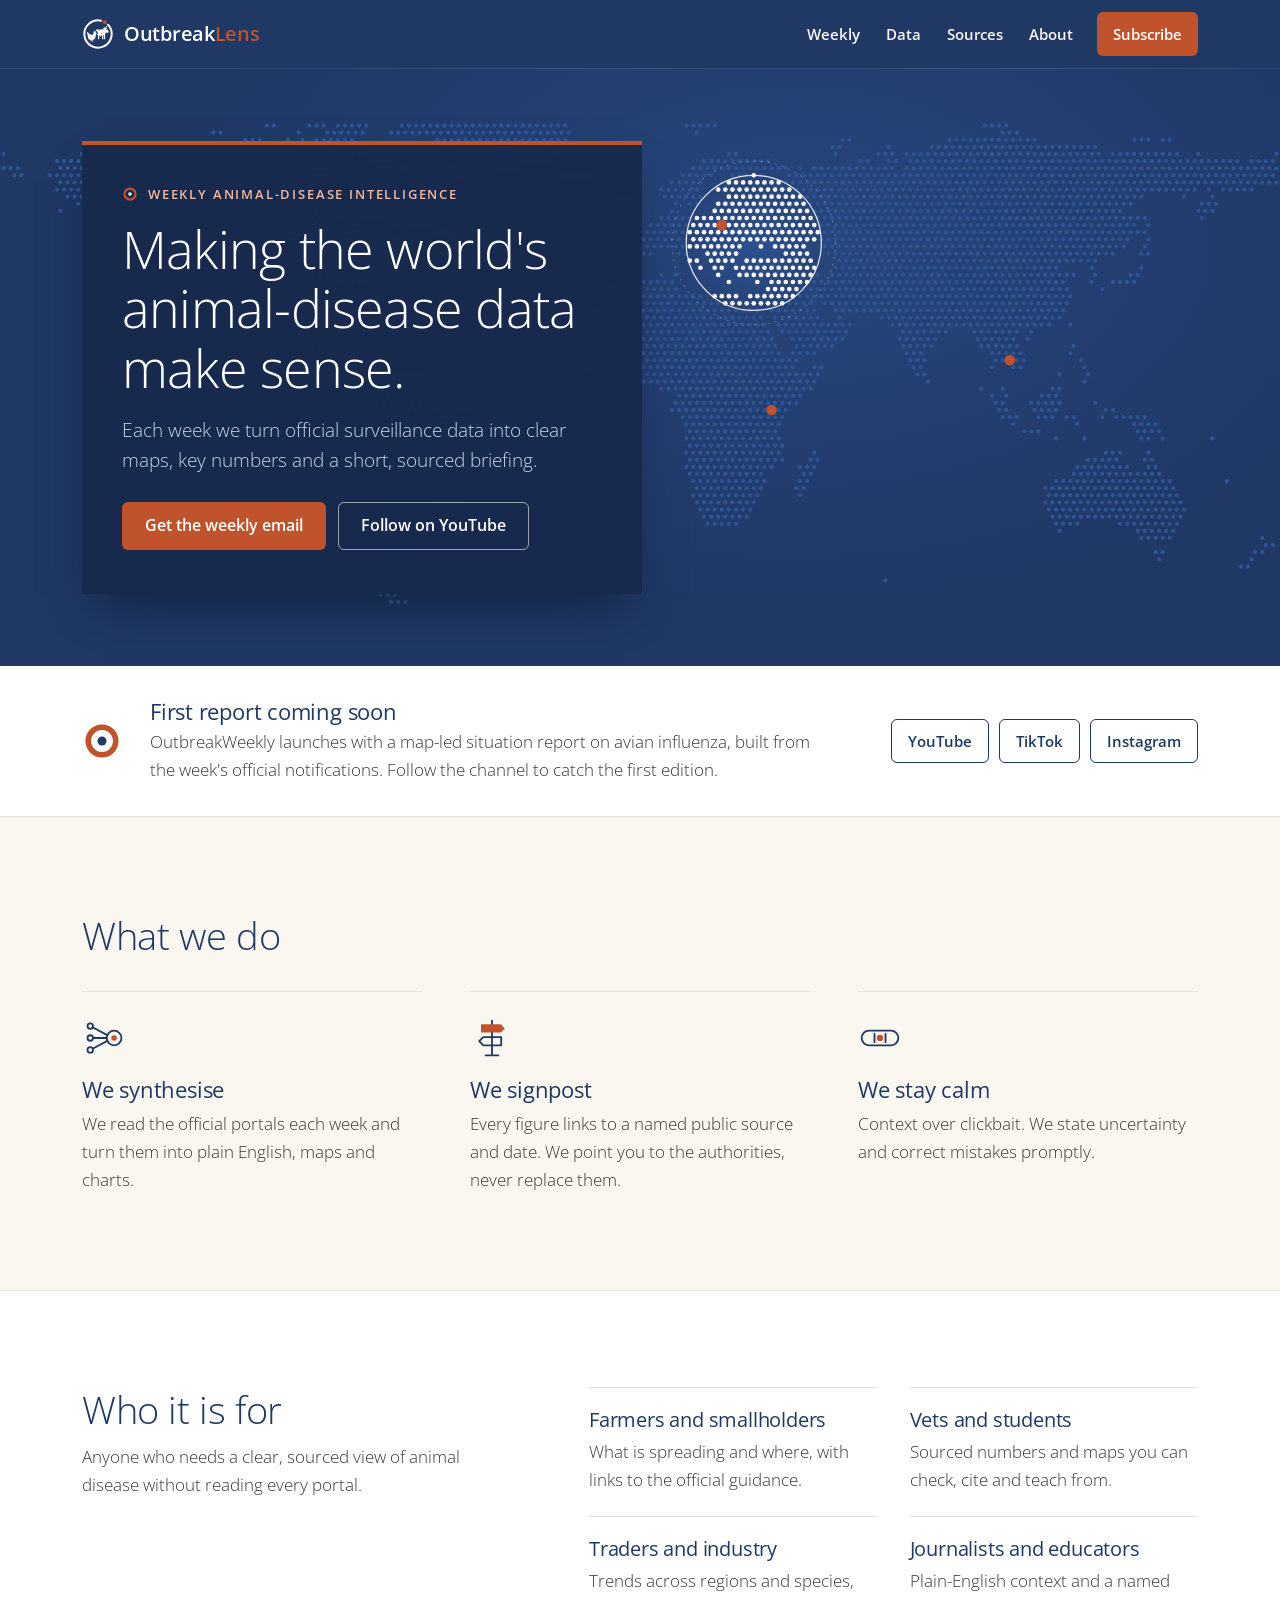
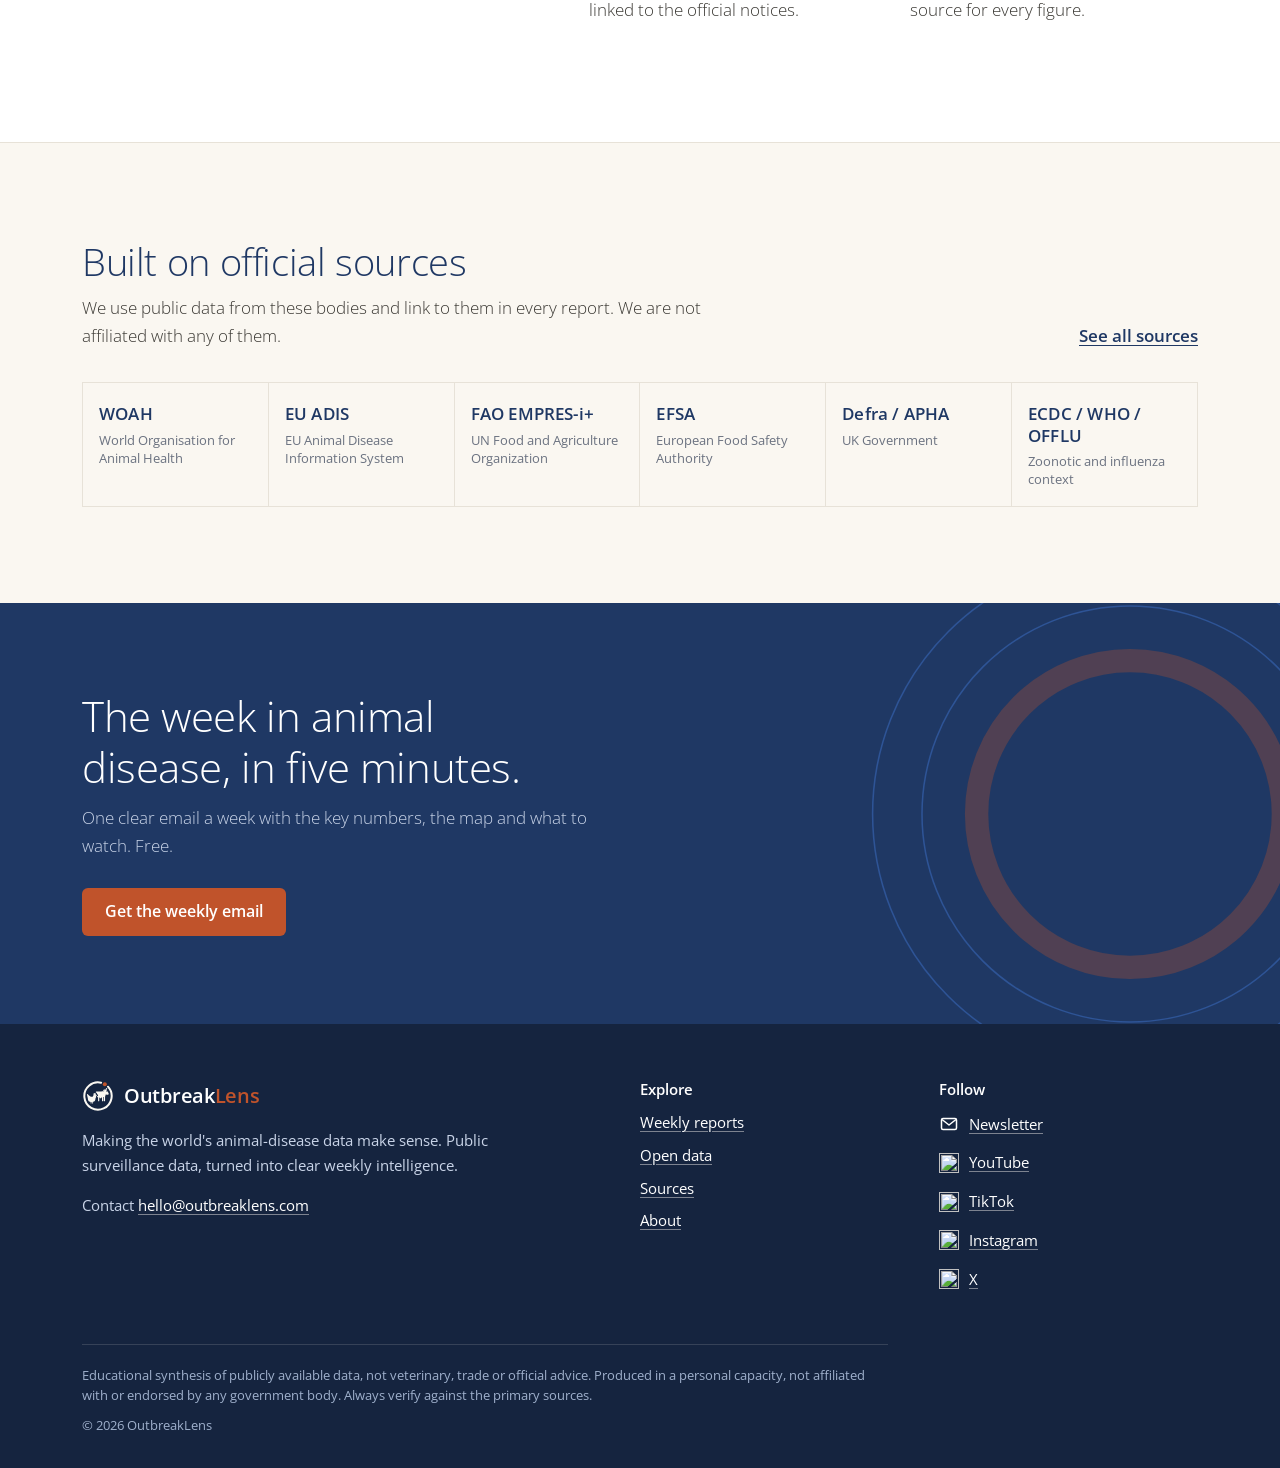
==== website/index.html @ 354661c5 "Add the currently deployed site (v5, 22 Oct 2026) as website/ to test the deploy workflow Co-Authore" ====
<!doctype html><html lang="en-GB"><head>
<meta charset="utf-8"><meta name="viewport" content="width=device-width,initial-scale=1">
<title>OutbreakLens | Weekly animal-disease intelligence</title><meta name="description" content="Weekly animal-disease intelligence. Official surveillance data turned into clear maps, key numbers and a short, sourced briefing.">
<meta name="theme-color" content="#1F3864">
<meta property="og:type" content="website"><meta property="og:site_name" content="OutbreakLens">
<meta property="og:title" content="OutbreakLens | Weekly animal-disease intelligence"><meta property="og:description" content="Weekly animal-disease intelligence. Official surveillance data turned into clear maps, key numbers and a short, sourced briefing.">
<meta property="og:image" content="https://outbreaklens.com/assets/og.png"><meta property="og:image:width" content="1200"><meta property="og:image:height" content="630"><meta property="og:image:alt" content="OutbreakLens. Making the world&#39;s animal-disease data make sense."><meta name="twitter:card" content="summary_large_image">
<link rel="preconnect" href="https://fonts.googleapis.com"><link rel="preconnect" href="https://fonts.gstatic.com" crossorigin>
<link href="https://fonts.googleapis.com/css2?family=Open+Sans:ital,wght@0,300;0,400;0,500;0,600;0,700;1,300&display=swap" rel="stylesheet">
<link rel="stylesheet" href="assets/styles.css">
<link rel="icon" type="image/svg+xml" href="assets/favicon.svg"><link rel="icon" href="assets/favicon.ico" sizes="any"><link rel="apple-touch-icon" href="assets/favicon-180.png">
</head><body>
<a class="skip" href="#main">Skip to main content</a>
<header class="site-header on-dark"><div class="wrap bar">
<a class="brand" href="index.html"><svg class="brand-mark" xmlns="http://www.w3.org/2000/svg" viewBox="0 0 96 96" aria-hidden="true" focusable="false"><path d="M78.01 20.06A41 41 0 1 1 57.19 8.04" fill="none" stroke="#FAF7F1" stroke-width="6" stroke-linecap="round"/><circle cx="68.5" cy="12.49" r="6" fill="#C0532B"/><path fill="#FAF7F1" fill-rule="evenodd" d="M73.55 29.53L73.8 28.75L74.13 28.11L74.32 27.84L74.65 27.46L75.34 26.91L75.5 26.75L75.7 26.43L75.82 26.08L75.86 25.78L75.83 25.48L75.75 25.19L75.61 24.92L75.42 24.68L75.19 24.49L74.93 24.34L74.64 24.25L74.42 24.22L74.12 24.23L73.83 24.3L73.55 24.42L72.75 25.04L72.05 25.75L71.52 26.5L71.08 27.31L70.74 28.18L70.45 29.28L70.13 29.1L69.81 28.97L69.37 28.85L68.96 28.78L67.95 28.72L66.87 28.81L65.79 29.03L64.79 29.37L63.95 29.8L63.63 30.02L63.31 30.3L63.08 30.59L62.9 30.92L62.85 31.2L62.88 31.47L63 31.72L63.25 31.99L63.54 32.18L63.91 32.35L64.42 32.49L64.92 32.58L65.46 32.62L66.03 32.62L66.62 32.57L67.22 32.49L67.8 32.36L68.41 32.19L67.78 32.55L66.99 32.94L65.82 33.41L65.21 33.6L64.57 33.75L62.74 33.96L60.77 34.11L57.66 34.23L48.79 34.39L46.55 34.48L44.32 34.61L42.81 34.75L42.51 34.81L42.1 35L41.92 35.15L41.72 35.37L41.6 35.57L41.48 35.85L41.42 36.3L41.49 36.75L41.69 37.16L41.88 37.39L42.12 37.58L42.92 37.97L43.44 38.31L43.81 38.63L44.19 39.06L44.58 39.64L44.9 40.36L45.06 41.02L45.16 41.98L45.25 42.27L45.4 42.53L45.59 42.76L45.83 42.95L46.94 43.5L47.2 43.67L47.48 43.9L47.74 44.2L47.96 44.54L48.09 44.81L48.22 45.19L48.29 45.72L48.26 46.25L48.13 46.77L47.9 47.25L47.58 47.68L47.21 48.01L46.84 48.24L45.95 48.67L45.59 48.96L45.41 49.21L45.28 49.48L45.21 49.78L45.19 50.12L45.28 50.57L45.46 50.91L45.71 51.2L46.03 51.41L46.31 51.53L46.68 51.59L48.2 51.67L48.2 62.5L48.25 62.8L48.38 63.15L48.55 63.4L48.82 63.66L49.15 63.85L49.51 63.95L50.32 63.96L50.69 63.9L51.04 63.74L51.34 63.51L51.6 63.15L51.74 62.8L51.79 62.43L51.79 51.58L52.64 51.56L52.57 51.92L52.55 52.25L52.6 52.64L52.69 52.96L52.82 53.26L53.01 53.58L53.25 53.87L53.51 54.11L53.98 54.43L54.52 54.67L55.1 54.81L55.7 54.85L56.37 54.77L57.01 54.56L57.6 54.22L58.1 53.77L58.45 53.24L58.57 52.96L58.65 52.64L58.7 52.05L58.65 51.73L58.57 51.42L59.98 51.38L59.98 62.43L60.03 62.8L60.16 63.15L60.43 63.51L60.73 63.74L61.07 63.9L61.44 63.96L62.25 63.95L62.62 63.85L62.94 63.66L63.17 63.46L63.38 63.15L63.52 62.8L63.56 62.5L63.57 51.29L65.34 51.25L65.36 62.43L65.42 62.87L65.62 63.28L65.92 63.61L66.31 63.85L66.67 63.95L67.66 63.96L68.04 63.92L68.25 63.85L68.52 63.7L68.7 63.57L68.9 63.34L69.02 63.15L69.13 62.87L69.2 62.43L69.2 50.29L69.94 47.77L70.51 46.01L71.16 44.29L71.75 42.98L72.36 43.32L73.01 43.63L73.69 43.89L74.42 44.08L75.18 44.22L75.97 44.3L76.8 44.3L77.65 44.24L77.93 44.2L78.44 44.03L78.89 43.78L79.26 43.44L79.43 43.25L79.7 42.81L79.89 42.32L80.01 41.79L80.06 41.23L80.03 40.64L79.92 40.05L79.72 39.45L79.44 38.87L78.15 36.73L77.33 35.49L76.54 34.39L75.42 33.01L74.71 32.27L74.36 31.95L73.67 31.42L73.3 31.18L73.41 30.22ZM75.53 35.26L75.46 35.49L75.34 35.71L75.2 35.88L75.02 36.04L74.81 36.15L74.58 36.23L74.34 36.25L74.1 36.23L73.87 36.17L73.66 36.06L73.47 35.91L73.31 35.72L73.19 35.51L73.12 35.28L73.09 35.04L73.11 34.8L73.18 34.57L73.29 34.36L73.44 34.17L73.62 34.01L73.85 33.89L74.08 33.82L74.32 33.8L74.56 33.82L74.79 33.89L75.01 34L75.19 34.16L75.34 34.34L75.46 34.55L75.53 34.78L75.55 35.02Z"/><g fill="#FAF7F1" transform="translate(9.64 34.87) scale(0.3866)"><path fill-rule="evenodd" d="M13.2 23A4.5 4.5 0 0 1 20.5 20.5C30 33 44 43 58 40L64.15 28.74A10 10 0 1 1 83.4 30.42C87 38 84 46 80 52A30 30 0 0 1 20 52ZM74.1 25A2.4 2.4 0 1 0 78.9 25A2.4 2.4 0 1 0 74.1 25Z"/><circle cx="68.5" cy="17.5" r="4.4"/><circle cx="74.5" cy="15" r="4.8"/><circle cx="80.6" cy="17.8" r="4.2"/><path d="M82.6 23.6L93 28.4L83.2 33Z"/><rect x="42" y="76" width="6" height="18" rx="3"/><rect x="55" y="76" width="6" height="18" rx="3"/></g></svg><span>Outbreak<span class="brand-lens">Lens</span></span></a>
<nav class="nav-desktop" aria-label="Main"><a href="weekly.html">Weekly</a><a href="data.html">Data</a><a href="sources.html">Sources</a><a href="about.html">About</a><a class="nav-cta" href="subscribe.html">Subscribe</a></nav>
<details class="nav-mobile"><summary>Menu <svg class="i-menu" viewBox="0 0 20 20" aria-hidden="true" focusable="false"><path d="M3 5.5h14M3 10h14M3 14.5h14" stroke="currentColor" stroke-width="2" stroke-linecap="round"/></svg><svg class="i-close" viewBox="0 0 20 20" aria-hidden="true" focusable="false"><path d="M5 5l10 10M15 5 5 15" stroke="currentColor" stroke-width="2" stroke-linecap="round"/></svg></summary><nav aria-label="Main"><a href="index.html" aria-current="page">Home</a><a href="weekly.html">Weekly</a><a href="data.html">Data</a><a href="sources.html">Sources</a><a href="about.html">About</a><a href="subscribe.html">Subscribe</a></nav></details>
</div></header>
<main id="main" tabindex="-1">
<section class="hero on-dark" aria-labelledby="hero-title">
<div class="hero-map"><svg class="hero-svg" viewBox="0 0 360 138" preserveAspectRatio="xMidYMid meet" aria-hidden="true" focusable="false"><defs><radialGradient id="lens-glow"><stop offset="0" stop-color="#2E5496" stop-opacity=".75"/><stop offset="1" stop-color="#2E5496" stop-opacity="0"/></radialGradient></defs><g fill="#2E5496"><g transform="translate(0 1)"><circle cx="75" r=".6"/><circle cx="77" r=".6"/><circle cx="87" r=".6"/><circle cx="89" r=".6"/><circle cx="91" r=".6"/><circle cx="95" r=".6"/><circle cx="97" r=".6"/><circle cx="99" r=".6"/><circle cx="101" r=".6"/><circle cx="103" r=".6"/><circle cx="113" r=".6"/><circle cx="115" r=".6"/><circle cx="117" r=".6"/><circle cx="119" r=".6"/><circle cx="121" r=".6"/><circle cx="123" r=".6"/><circle cx="125" r=".6"/><circle cx="127" r=".6"/><circle cx="129" r=".6"/><circle cx="131" r=".6"/><circle cx="133" r=".6"/><circle cx="135" r=".6"/><circle cx="137" r=".6"/><circle cx="139" r=".6"/><circle cx="141" r=".6"/><circle cx="143" r=".6"/><circle cx="145" r=".6"/><circle cx="147" r=".6"/><circle cx="149" r=".6"/><circle cx="151" r=".6"/><circle cx="153" r=".6"/><circle cx="155" r=".6"/><circle cx="157" r=".6"/><circle cx="159" r=".6"/><circle cx="193" r=".6"/><circle cx="195" r=".6"/><circle cx="197" r=".6"/><circle cx="199" r=".6"/><circle cx="201" r=".6"/><circle cx="277" r=".6"/><circle cx="279" r=".6"/><circle cx="281" r=".6"/><circle cx="283" r=".6"/></g><g transform="translate(0 3)"><circle cx="60" r=".6"/><circle cx="62" r=".6"/><circle cx="84" r=".6"/><circle cx="92" r=".6"/><circle cx="94" r=".6"/><circle cx="96" r=".6"/><circle cx="98" r=".6"/><circle cx="100" r=".6"/><circle cx="102" r=".6"/><circle cx="110" r=".6"/><circle cx="112" r=".6"/><circle cx="114" r=".6"/><circle cx="116" r=".6"/><circle cx="118" r=".6"/><circle cx="120" r=".6"/><circle cx="122" r=".6"/><circle cx="124" r=".6"/><circle cx="126" r=".6"/><circle cx="128" r=".6"/><circle cx="130" r=".6"/><circle cx="132" r=".6"/><circle cx="134" r=".6"/><circle cx="136" r=".6"/><circle cx="138" r=".6"/><circle cx="140" r=".6"/><circle cx="142" r=".6"/><circle cx="144" r=".6"/><circle cx="146" r=".6"/><circle cx="148" r=".6"/><circle cx="150" r=".6"/><circle cx="152" r=".6"/><circle cx="154" r=".6"/><circle cx="156" r=".6"/><circle cx="158" r=".6"/><circle cx="160" r=".6"/><circle cx="196" r=".6"/><circle cx="282" r=".6"/><circle cx="284" r=".6"/><circle cx="286" r=".6"/></g><g transform="translate(0 5)"><circle cx="69" r=".6"/><circle cx="71" r=".6"/><circle cx="73" r=".6"/><circle cx="81" r=".6"/><circle cx="85" r=".6"/><circle cx="89" r=".6"/><circle cx="91" r=".6"/><circle cx="93" r=".6"/><circle cx="95" r=".6"/><circle cx="97" r=".6"/><circle cx="99" r=".6"/><circle cx="123" r=".6"/><circle cx="125" r=".6"/><circle cx="127" r=".6"/><circle cx="129" r=".6"/><circle cx="131" r=".6"/><circle cx="133" r=".6"/><circle cx="135" r=".6"/><circle cx="137" r=".6"/><circle cx="139" r=".6"/><circle cx="141" r=".6"/><circle cx="143" r=".6"/><circle cx="145" r=".6"/><circle cx="147" r=".6"/><circle cx="149" r=".6"/><circle cx="151" r=".6"/><circle cx="153" r=".6"/><circle cx="155" r=".6"/><circle cx="157" r=".6"/><circle cx="159" r=".6"/><circle cx="237" r=".6"/><circle cx="239" r=".6"/><circle cx="267" r=".6"/><circle cx="269" r=".6"/><circle cx="271" r=".6"/><circle cx="273" r=".6"/><circle cx="275" r=".6"/><circle cx="277" r=".6"/><circle cx="279" r=".6"/><circle cx="281" r=".6"/><circle cx="283" r=".6"/><circle cx="285" r=".6"/><circle cx="287" r=".6"/><circle cx="289" r=".6"/><circle cx="291" r=".6"/><circle cx="319" r=".6"/><circle cx="321" r=".6"/><circle cx="323" r=".6"/><circle cx="327" r=".6"/><circle cx="329" r=".6"/></g><g transform="translate(0 7)"><circle cx="56" r=".6"/><circle cx="58" r=".6"/><circle cx="60" r=".6"/><circle cx="62" r=".6"/><circle cx="64" r=".6"/><circle cx="72" r=".6"/><circle cx="80" r=".6"/><circle cx="84" r=".6"/><circle cx="86" r=".6"/><circle cx="88" r=".6"/><circle cx="92" r=".6"/><circle cx="96" r=".6"/><circle cx="98" r=".6"/><circle cx="100" r=".6"/><circle cx="102" r=".6"/><circle cx="126" r=".6"/><circle cx="128" r=".6"/><circle cx="130" r=".6"/><circle cx="132" r=".6"/><circle cx="134" r=".6"/><circle cx="136" r=".6"/><circle cx="138" r=".6"/><circle cx="140" r=".6"/><circle cx="142" r=".6"/><circle cx="144" r=".6"/><circle cx="146" r=".6"/><circle cx="148" r=".6"/><circle cx="150" r=".6"/><circle cx="152" r=".6"/><circle cx="154" r=".6"/><circle cx="156" r=".6"/><circle cx="234" r=".6"/><circle cx="236" r=".6"/><circle cx="250" r=".6"/><circle cx="262" r=".6"/><circle cx="264" r=".6"/><circle cx="266" r=".6"/><circle cx="268" r=".6"/><circle cx="270" r=".6"/><circle cx="272" r=".6"/><circle cx="274" r=".6"/><circle cx="276" r=".6"/><circle cx="278" r=".6"/><circle cx="280" r=".6"/><circle cx="282" r=".6"/><circle cx="284" r=".6"/><circle cx="286" r=".6"/><circle cx="288" r=".6"/><circle cx="290" r=".6"/><circle cx="292" r=".6"/><circle cx="294" r=".6"/><circle cx="296" r=".6"/><circle cx="298" r=".6"/><circle cx="300" r=".6"/><circle cx="302" r=".6"/><circle cx="304" r=".6"/><circle cx="306" r=".6"/><circle cx="308" r=".6"/></g><g transform="translate(0 9)"><circle cx="1" r=".6"/><circle cx="23" r=".6"/><circle cx="25" r=".6"/><circle cx="57" r=".6"/><circle cx="63" r=".6"/><circle cx="65" r=".6"/><circle cx="67" r=".6"/><circle cx="69" r=".6"/><circle cx="71" r=".6"/><circle cx="73" r=".6"/><circle cx="75" r=".6"/><circle cx="85" r=".6"/><circle cx="87" r=".6"/><circle cx="93" r=".6"/><circle cx="95" r=".6"/><circle cx="97" r=".6"/><circle cx="99" r=".6"/><circle cx="101" r=".6"/><circle cx="103" r=".6"/><circle cx="105" r=".6"/><circle cx="107" r=".6"/><circle cx="129" r=".6"/><circle cx="131" r=".6"/><circle cx="133" r=".6"/><circle cx="135" r=".6"/><circle cx="137" r=".6"/><circle cx="139" r=".6"/><circle cx="141" r=".6"/><circle cx="143" r=".6"/><circle cx="145" r=".6"/><circle cx="147" r=".6"/><circle cx="149" r=".6"/><circle cx="151" r=".6"/><circle cx="153" r=".6"/><circle cx="157" r=".6"/><circle cx="205" r=".6"/><circle cx="207" r=".6"/><circle cx="235" r=".6"/><circle cx="247" r=".6"/><circle cx="249" r=".6"/><circle cx="251" r=".6"/><circle cx="255" r=".6"/><circle cx="257" r=".6"/><circle cx="259" r=".6"/><circle cx="261" r=".6"/><circle cx="263" r=".6"/><circle cx="265" r=".6"/><circle cx="267" r=".6"/><circle cx="269" r=".6"/><circle cx="271" r=".6"/><circle cx="273" r=".6"/><circle cx="275" r=".6"/><circle cx="277" r=".6"/><circle cx="279" r=".6"/><circle cx="281" r=".6"/><circle cx="283" r=".6"/><circle cx="285" r=".6"/><circle cx="287" r=".6"/><circle cx="289" r=".6"/><circle cx="291" r=".6"/><circle cx="293" r=".6"/><circle cx="295" r=".6"/><circle cx="297" r=".6"/><circle cx="299" r=".6"/><circle cx="301" r=".6"/><circle cx="303" r=".6"/><circle cx="305" r=".6"/><circle cx="307" r=".6"/><circle cx="309" r=".6"/><circle cx="313" r=".6"/><circle cx="315" r=".6"/><circle cx="317" r=".6"/><circle cx="319" r=".6"/><circle cx="321" r=".6"/><circle cx="323" r=".6"/><circle cx="325" r=".6"/><circle cx="327" r=".6"/><circle cx="329" r=".6"/><circle cx="331" r=".6"/><circle cx="337" r=".6"/><circle cx="359" r=".6"/></g><g transform="translate(0 11)"><circle cx="16" r=".6"/><circle cx="18" r=".6"/><circle cx="20" r=".6"/><circle cx="22" r=".6"/><circle cx="24" r=".6"/><circle cx="26" r=".6"/><circle cx="28" r=".6"/><circle cx="30" r=".6"/><circle cx="32" r=".6"/><circle cx="34" r=".6"/><circle cx="36" r=".6"/><circle cx="38" r=".6"/><circle cx="40" r=".6"/><circle cx="42" r=".6"/><circle cx="44" r=".6"/><circle cx="46" r=".6"/><circle cx="48" r=".6"/><circle cx="50" r=".6"/><circle cx="52" r=".6"/><circle cx="54" r=".6"/><circle cx="56" r=".6"/><circle cx="58" r=".6"/><circle cx="60" r=".6"/><circle cx="62" r=".6"/><circle cx="68" r=".6"/><circle cx="70" r=".6"/><circle cx="72" r=".6"/><circle cx="76" r=".6"/><circle cx="84" r=".6"/><circle cx="86" r=".6"/><circle cx="88" r=".6"/><circle cx="96" r=".6"/><circle cx="98" r=".6"/><circle cx="104" r=".6"/><circle cx="106" r=".6"/><circle cx="108" r=".6"/><circle cx="110" r=".6"/><circle cx="112" r=".6"/><circle cx="130" r=".6"/><circle cx="132" r=".6"/><circle cx="134" r=".6"/><circle cx="136" r=".6"/><circle cx="138" r=".6"/><circle cx="140" r=".6"/><circle cx="142" r=".6"/><circle cx="144" r=".6"/><circle cx="146" r=".6"/><circle cx="148" r=".6"/><circle cx="150" r=".6"/><circle cx="152" r=".6"/><circle cx="154" r=".6"/><circle cx="198" r=".6"/><circle cx="200" r=".6"/><circle cx="202" r=".6"/><circle cx="204" r=".6"/><circle cx="206" r=".6"/><circle cx="208" r=".6"/><circle cx="210" r=".6"/><circle cx="212" r=".6"/><circle cx="214" r=".6"/><circle cx="216" r=".6"/><circle cx="242" r=".6"/><circle cx="244" r=".6"/><circle cx="250" r=".6"/><circle cx="252" r=".6"/><circle cx="256" r=".6"/><circle cx="258" r=".6"/><circle cx="260" r=".6"/><circle cx="262" r=".6"/><circle cx="264" r=".6"/><circle cx="266" r=".6"/><circle cx="268" r=".6"/><circle cx="270" r=".6"/><circle cx="272" r=".6"/><circle cx="274" r=".6"/><circle cx="276" r=".6"/><circle cx="278" r=".6"/><circle cx="280" r=".6"/><circle cx="282" r=".6"/><circle cx="284" r=".6"/><circle cx="286" r=".6"/><circle cx="288" r=".6"/><circle cx="290" r=".6"/><circle cx="292" r=".6"/><circle cx="294" r=".6"/><circle cx="296" r=".6"/><circle cx="298" r=".6"/><circle cx="300" r=".6"/><circle cx="302" r=".6"/><circle cx="304" r=".6"/><circle cx="306" r=".6"/><circle cx="308" r=".6"/><circle cx="310" r=".6"/><circle cx="312" r=".6"/><circle cx="314" r=".6"/><circle cx="316" r=".6"/><circle cx="318" r=".6"/><circle cx="320" r=".6"/><circle cx="322" r=".6"/><circle cx="324" r=".6"/><circle cx="326" r=".6"/><circle cx="328" r=".6"/><circle cx="330" r=".6"/><circle cx="332" r=".6"/><circle cx="334" r=".6"/><circle cx="336" r=".6"/><circle cx="338" r=".6"/><circle cx="340" r=".6"/><circle cx="342" r=".6"/><circle cx="344" r=".6"/><circle cx="346" r=".6"/><circle cx="348" r=".6"/><circle cx="352" r=".6"/><circle cx="354" r=".6"/><circle cx="356" r=".6"/><circle cx="358" r=".6"/></g><g transform="translate(0 13)"><circle cx="1" r=".6"/><circle cx="3" r=".6"/><circle cx="5" r=".6"/><circle cx="17" r=".6"/><circle cx="19" r=".6"/><circle cx="21" r=".6"/><circle cx="23" r=".6"/><circle cx="25" r=".6"/><circle cx="27" r=".6"/><circle cx="29" r=".6"/><circle cx="31" r=".6"/><circle cx="33" r=".6"/><circle cx="35" r=".6"/><circle cx="37" r=".6"/><circle cx="39" r=".6"/><circle cx="41" r=".6"/><circle cx="43" r=".6"/><circle cx="45" r=".6"/><circle cx="47" r=".6"/><circle cx="49" r=".6"/><circle cx="51" r=".6"/><circle cx="53" r=".6"/><circle cx="55" r=".6"/><circle cx="57" r=".6"/><circle cx="59" r=".6"/><circle cx="61" r=".6"/><circle cx="63" r=".6"/><circle cx="65" r=".6"/><circle cx="67" r=".6"/><circle cx="69" r=".6"/><circle cx="71" r=".6"/><circle cx="73" r=".6"/><circle cx="75" r=".6"/><circle cx="77" r=".6"/><circle cx="79" r=".6"/><circle cx="81" r=".6"/><circle cx="83" r=".6"/><circle cx="85" r=".6"/><circle cx="87" r=".6"/><circle cx="89" r=".6"/><circle cx="91" r=".6"/><circle cx="93" r=".6"/><circle cx="95" r=".6"/><circle cx="97" r=".6"/><circle cx="107" r=".6"/><circle cx="109" r=".6"/><circle cx="111" r=".6"/><circle cx="113" r=".6"/><circle cx="115" r=".6"/><circle cx="127" r=".6"/><circle cx="129" r=".6"/><circle cx="131" r=".6"/><circle cx="133" r=".6"/><circle cx="135" r=".6"/><circle cx="137" r=".6"/><circle cx="139" r=".6"/><circle cx="141" r=".6"/><circle cx="143" r=".6"/><circle cx="145" r=".6"/><circle cx="195" r=".6"/><circle cx="197" r=".6"/><circle cx="199" r=".6"/><circle cx="201" r=".6"/><circle cx="203" r=".6"/><circle cx="205" r=".6"/><circle cx="207" r=".6"/><circle cx="209" r=".6"/><circle cx="211" r=".6"/><circle cx="213" r=".6"/><circle cx="215" r=".6"/><circle cx="217" r=".6"/><circle cx="219" r=".6"/><circle cx="221" r=".6"/><circle cx="225" r=".6"/><circle cx="229" r=".6"/><circle cx="231" r=".6"/><circle cx="233" r=".6"/><circle cx="235" r=".6"/><circle cx="237" r=".6"/><circle cx="239" r=".6"/><circle cx="241" r=".6"/><circle cx="243" r=".6"/><circle cx="245" r=".6"/><circle cx="247" r=".6"/><circle cx="249" r=".6"/><circle cx="251" r=".6"/><circle cx="255" r=".6"/><circle cx="257" r=".6"/><circle cx="259" r=".6"/><circle cx="261" r=".6"/><circle cx="263" r=".6"/><circle cx="265" r=".6"/><circle cx="267" r=".6"/><circle cx="269" r=".6"/><circle cx="271" r=".6"/><circle cx="273" r=".6"/><circle cx="275" r=".6"/><circle cx="277" r=".6"/><circle cx="279" r=".6"/><circle cx="281" r=".6"/><circle cx="283" r=".6"/><circle cx="285" r=".6"/><circle cx="287" r=".6"/><circle cx="289" r=".6"/><circle cx="291" r=".6"/><circle cx="293" r=".6"/><circle cx="295" r=".6"/><circle cx="297" r=".6"/><circle cx="299" r=".6"/><circle cx="301" r=".6"/><circle cx="303" r=".6"/><circle cx="305" r=".6"/><circle cx="307" r=".6"/><circle cx="309" r=".6"/><circle cx="311" r=".6"/><circle cx="313" r=".6"/><circle cx="315" r=".6"/><circle cx="317" r=".6"/><circle cx="319" r=".6"/><circle cx="321" r=".6"/><circle cx="323" r=".6"/><circle cx="325" r=".6"/><circle cx="327" r=".6"/><circle cx="329" r=".6"/><circle cx="331" r=".6"/><circle cx="333" r=".6"/><circle cx="335" r=".6"/><circle cx="337" r=".6"/><circle cx="339" r=".6"/><circle cx="341" r=".6"/><circle cx="343" r=".6"/><circle cx="345" r=".6"/><circle cx="347" r=".6"/><circle cx="349" r=".6"/><circle cx="351" r=".6"/><circle cx="353" r=".6"/><circle cx="355" r=".6"/><circle cx="357" r=".6"/><circle cx="359" r=".6"/></g><g transform="translate(0 15)"><circle cx="4" r=".6"/><circle cx="6" r=".6"/><circle cx="14" r=".6"/><circle cx="16" r=".6"/><circle cx="18" r=".6"/><circle cx="20" r=".6"/><circle cx="22" r=".6"/><circle cx="24" r=".6"/><circle cx="26" r=".6"/><circle cx="28" r=".6"/><circle cx="30" r=".6"/><circle cx="32" r=".6"/><circle cx="34" r=".6"/><circle cx="36" r=".6"/><circle cx="38" r=".6"/><circle cx="40" r=".6"/><circle cx="42" r=".6"/><circle cx="44" r=".6"/><circle cx="46" r=".6"/><circle cx="48" r=".6"/><circle cx="50" r=".6"/><circle cx="52" r=".6"/><circle cx="54" r=".6"/><circle cx="56" r=".6"/><circle cx="58" r=".6"/><circle cx="60" r=".6"/><circle cx="62" r=".6"/><circle cx="64" r=".6"/><circle cx="66" r=".6"/><circle cx="68" r=".6"/><circle cx="70" r=".6"/><circle cx="72" r=".6"/><circle cx="74" r=".6"/><circle cx="76" r=".6"/><circle cx="78" r=".6"/><circle cx="80" r=".6"/><circle cx="82" r=".6"/><circle cx="84" r=".6"/><circle cx="86" r=".6"/><circle cx="88" r=".6"/><circle cx="90" r=".6"/><circle cx="92" r=".6"/><circle cx="94" r=".6"/><circle cx="96" r=".6"/><circle cx="102" r=".6"/><circle cx="104" r=".6"/><circle cx="106" r=".6"/><circle cx="108" r=".6"/><circle cx="110" r=".6"/><circle cx="112" r=".6"/><circle cx="128" r=".6"/><circle cx="130" r=".6"/><circle cx="132" r=".6"/><circle cx="134" r=".6"/><circle cx="136" r=".6"/><circle cx="138" r=".6"/><circle cx="158" r=".6"/><circle cx="160" r=".6"/><circle cx="162" r=".6"/><circle cx="164" r=".6"/><circle cx="166" r=".6"/><circle cx="192" r=".6"/><circle cx="194" r=".6"/><circle cx="196" r=".6"/><circle cx="198" r=".6"/><circle cx="200" r=".6"/><circle cx="206" r=".6"/><circle cx="208" r=".6"/><circle cx="210" r=".6"/><circle cx="214" r=".6"/><circle cx="222" r=".6"/><circle cx="224" r=".6"/><circle cx="226" r=".6"/><circle cx="228" r=".6"/><circle cx="230" r=".6"/><circle cx="232" r=".6"/><circle cx="234" r=".6"/><circle cx="236" r=".6"/><circle cx="238" r=".6"/><circle cx="240" r=".6"/><circle cx="242" r=".6"/><circle cx="244" r=".6"/><circle cx="246" r=".6"/><circle cx="248" r=".6"/><circle cx="250" r=".6"/><circle cx="252" r=".6"/><circle cx="254" r=".6"/><circle cx="256" r=".6"/><circle cx="258" r=".6"/><circle cx="260" r=".6"/><circle cx="262" r=".6"/><circle cx="264" r=".6"/><circle cx="266" r=".6"/><circle cx="268" r=".6"/><circle cx="270" r=".6"/><circle cx="272" r=".6"/><circle cx="274" r=".6"/><circle cx="276" r=".6"/><circle cx="278" r=".6"/><circle cx="280" r=".6"/><circle cx="282" r=".6"/><circle cx="284" r=".6"/><circle cx="286" r=".6"/><circle cx="288" r=".6"/><circle cx="290" r=".6"/><circle cx="292" r=".6"/><circle cx="294" r=".6"/><circle cx="296" r=".6"/><circle cx="298" r=".6"/><circle cx="300" r=".6"/><circle cx="302" r=".6"/><circle cx="304" r=".6"/><circle cx="306" r=".6"/><circle cx="308" r=".6"/><circle cx="310" r=".6"/><circle cx="312" r=".6"/><circle cx="314" r=".6"/><circle cx="316" r=".6"/><circle cx="318" r=".6"/><circle cx="320" r=".6"/><circle cx="322" r=".6"/><circle cx="324" r=".6"/><circle cx="326" r=".6"/><circle cx="328" r=".6"/><circle cx="330" r=".6"/><circle cx="332" r=".6"/><circle cx="334" r=".6"/><circle cx="336" r=".6"/><circle cx="338" r=".6"/><circle cx="340" r=".6"/><circle cx="342" r=".6"/><circle cx="344" r=".6"/><circle cx="346" r=".6"/><circle cx="348" r=".6"/><circle cx="350" r=".6"/><circle cx="352" r=".6"/><circle cx="354" r=".6"/><circle cx="356" r=".6"/><circle cx="358" r=".6"/></g><g transform="translate(0 17)"><circle cx="17" r=".6"/><circle cx="19" r=".6"/><circle cx="21" r=".6"/><circle cx="23" r=".6"/><circle cx="25" r=".6"/><circle cx="27" r=".6"/><circle cx="29" r=".6"/><circle cx="31" r=".6"/><circle cx="33" r=".6"/><circle cx="35" r=".6"/><circle cx="37" r=".6"/><circle cx="39" r=".6"/><circle cx="41" r=".6"/><circle cx="43" r=".6"/><circle cx="45" r=".6"/><circle cx="47" r=".6"/><circle cx="49" r=".6"/><circle cx="51" r=".6"/><circle cx="53" r=".6"/><circle cx="55" r=".6"/><circle cx="57" r=".6"/><circle cx="59" r=".6"/><circle cx="61" r=".6"/><circle cx="63" r=".6"/><circle cx="65" r=".6"/><circle cx="67" r=".6"/><circle cx="69" r=".6"/><circle cx="71" r=".6"/><circle cx="73" r=".6"/><circle cx="75" r=".6"/><circle cx="77" r=".6"/><circle cx="79" r=".6"/><circle cx="81" r=".6"/><circle cx="83" r=".6"/><circle cx="85" r=".6"/><circle cx="87" r=".6"/><circle cx="89" r=".6"/><circle cx="109" r=".6"/><circle cx="111" r=".6"/><circle cx="115" r=".6"/><circle cx="131" r=".6"/><circle cx="133" r=".6"/><circle cx="135" r=".6"/><circle cx="137" r=".6"/><circle cx="189" r=".6"/><circle cx="191" r=".6"/><circle cx="193" r=".6"/><circle cx="195" r=".6"/><circle cx="197" r=".6"/><circle cx="203" r=".6"/><circle cx="221" r=".6"/><circle cx="223" r=".6"/><circle cx="225" r=".6"/><circle cx="227" r=".6"/><circle cx="229" r=".6"/><circle cx="231" r=".6"/><circle cx="233" r=".6"/><circle cx="235" r=".6"/><circle cx="237" r=".6"/><circle cx="239" r=".6"/><circle cx="241" r=".6"/><circle cx="243" r=".6"/><circle cx="245" r=".6"/><circle cx="247" r=".6"/><circle cx="249" r=".6"/><circle cx="251" r=".6"/><circle cx="253" r=".6"/><circle cx="255" r=".6"/><circle cx="257" r=".6"/><circle cx="259" r=".6"/><circle cx="261" r=".6"/><circle cx="263" r=".6"/><circle cx="265" r=".6"/><circle cx="267" r=".6"/><circle cx="269" r=".6"/><circle cx="271" r=".6"/><circle cx="273" r=".6"/><circle cx="275" r=".6"/><circle cx="277" r=".6"/><circle cx="279" r=".6"/><circle cx="281" r=".6"/><circle cx="283" r=".6"/><circle cx="285" r=".6"/><circle cx="287" r=".6"/><circle cx="289" r=".6"/><circle cx="291" r=".6"/><circle cx="293" r=".6"/><circle cx="295" r=".6"/><circle cx="297" r=".6"/><circle cx="299" r=".6"/><circle cx="301" r=".6"/><circle cx="303" r=".6"/><circle cx="305" r=".6"/><circle cx="307" r=".6"/><circle cx="309" r=".6"/><circle cx="311" r=".6"/><circle cx="313" r=".6"/><circle cx="315" r=".6"/><circle cx="317" r=".6"/><circle cx="319" r=".6"/><circle cx="321" r=".6"/><circle cx="323" r=".6"/><circle cx="325" r=".6"/><circle cx="327" r=".6"/><circle cx="329" r=".6"/><circle cx="331" r=".6"/><circle cx="333" r=".6"/><circle cx="335" r=".6"/><circle cx="337" r=".6"/><circle cx="339" r=".6"/><circle cx="341" r=".6"/><circle cx="343" r=".6"/><circle cx="345" r=".6"/><circle cx="347" r=".6"/><circle cx="349" r=".6"/><circle cx="351" r=".6"/><circle cx="353" r=".6"/><circle cx="355" r=".6"/><circle cx="357" r=".6"/><circle cx="359" r=".6"/></g><g transform="translate(0 19)"><circle cx="16" r=".6"/><circle cx="18" r=".6"/><circle cx="20" r=".6"/><circle cx="22" r=".6"/><circle cx="24" r=".6"/><circle cx="26" r=".6"/><circle cx="28" r=".6"/><circle cx="30" r=".6"/><circle cx="32" r=".6"/><circle cx="34" r=".6"/><circle cx="36" r=".6"/><circle cx="38" r=".6"/><circle cx="40" r=".6"/><circle cx="42" r=".6"/><circle cx="44" r=".6"/><circle cx="46" r=".6"/><circle cx="48" r=".6"/><circle cx="50" r=".6"/><circle cx="52" r=".6"/><circle cx="54" r=".6"/><circle cx="56" r=".6"/><circle cx="58" r=".6"/><circle cx="60" r=".6"/><circle cx="62" r=".6"/><circle cx="64" r=".6"/><circle cx="66" r=".6"/><circle cx="68" r=".6"/><circle cx="70" r=".6"/><circle cx="72" r=".6"/><circle cx="74" r=".6"/><circle cx="76" r=".6"/><circle cx="78" r=".6"/><circle cx="80" r=".6"/><circle cx="82" r=".6"/><circle cx="84" r=".6"/><circle cx="104" r=".6"/><circle cx="106" r=".6"/><circle cx="108" r=".6"/><circle cx="110" r=".6"/><circle cx="132" r=".6"/><circle cx="134" r=".6"/><circle cx="136" r=".6"/><circle cx="186" r=".6"/><circle cx="188" r=".6"/><circle cx="190" r=".6"/><circle cx="192" r=".6"/><circle cx="194" r=".6"/><circle cx="196" r=".6"/><circle cx="224" r=".6"/><circle cx="226" r=".6"/><circle cx="228" r=".6"/><circle cx="230" r=".6"/><circle cx="232" r=".6"/><circle cx="234" r=".6"/><circle cx="236" r=".6"/><circle cx="238" r=".6"/><circle cx="240" r=".6"/><circle cx="242" r=".6"/><circle cx="244" r=".6"/><circle cx="246" r=".6"/><circle cx="248" r=".6"/><circle cx="250" r=".6"/><circle cx="252" r=".6"/><circle cx="254" r=".6"/><circle cx="256" r=".6"/><circle cx="258" r=".6"/><circle cx="260" r=".6"/><circle cx="262" r=".6"/><circle cx="264" r=".6"/><circle cx="266" r=".6"/><circle cx="268" r=".6"/><circle cx="270" r=".6"/><circle cx="272" r=".6"/><circle cx="274" r=".6"/><circle cx="276" r=".6"/><circle cx="278" r=".6"/><circle cx="280" r=".6"/><circle cx="282" r=".6"/><circle cx="284" r=".6"/><circle cx="286" r=".6"/><circle cx="288" r=".6"/><circle cx="290" r=".6"/><circle cx="292" r=".6"/><circle cx="294" r=".6"/><circle cx="296" r=".6"/><circle cx="298" r=".6"/><circle cx="300" r=".6"/><circle cx="302" r=".6"/><circle cx="304" r=".6"/><circle cx="306" r=".6"/><circle cx="308" r=".6"/><circle cx="310" r=".6"/><circle cx="312" r=".6"/><circle cx="314" r=".6"/><circle cx="316" r=".6"/><circle cx="318" r=".6"/><circle cx="320" r=".6"/><circle cx="322" r=".6"/><circle cx="324" r=".6"/><circle cx="326" r=".6"/><circle cx="328" r=".6"/><circle cx="330" r=".6"/><circle cx="332" r=".6"/><circle cx="334" r=".6"/><circle cx="336" r=".6"/><circle cx="340" r=".6"/><circle cx="344" r=".6"/><circle cx="346" r=".6"/><circle cx="348" r=".6"/><circle cx="350" r=".6"/><circle cx="352" r=".6"/></g><g transform="translate(0 21)"><circle cx="19" r=".6"/><circle cx="21" r=".6"/><circle cx="23" r=".6"/><circle cx="25" r=".6"/><circle cx="43" r=".6"/><circle cx="45" r=".6"/><circle cx="47" r=".6"/><circle cx="49" r=".6"/><circle cx="51" r=".6"/><circle cx="53" r=".6"/><circle cx="55" r=".6"/><circle cx="57" r=".6"/><circle cx="59" r=".6"/><circle cx="61" r=".6"/><circle cx="63" r=".6"/><circle cx="65" r=".6"/><circle cx="67" r=".6"/><circle cx="69" r=".6"/><circle cx="71" r=".6"/><circle cx="73" r=".6"/><circle cx="75" r=".6"/><circle cx="77" r=".6"/><circle cx="79" r=".6"/><circle cx="81" r=".6"/><circle cx="83" r=".6"/><circle cx="85" r=".6"/><circle cx="103" r=".6"/><circle cx="105" r=".6"/><circle cx="107" r=".6"/><circle cx="109" r=".6"/><circle cx="115" r=".6"/><circle cx="187" r=".6"/><circle cx="189" r=".6"/><circle cx="191" r=".6"/><circle cx="193" r=".6"/><circle cx="195" r=".6"/><circle cx="197" r=".6"/><circle cx="227" r=".6"/><circle cx="229" r=".6"/><circle cx="231" r=".6"/><circle cx="233" r=".6"/><circle cx="235" r=".6"/><circle cx="237" r=".6"/><circle cx="239" r=".6"/><circle cx="241" r=".6"/><circle cx="243" r=".6"/><circle cx="245" r=".6"/><circle cx="247" r=".6"/><circle cx="249" r=".6"/><circle cx="251" r=".6"/><circle cx="253" r=".6"/><circle cx="255" r=".6"/><circle cx="257" r=".6"/><circle cx="259" r=".6"/><circle cx="261" r=".6"/><circle cx="263" r=".6"/><circle cx="265" r=".6"/><circle cx="267" r=".6"/><circle cx="269" r=".6"/><circle cx="271" r=".6"/><circle cx="273" r=".6"/><circle cx="275" r=".6"/><circle cx="277" r=".6"/><circle cx="279" r=".6"/><circle cx="281" r=".6"/><circle cx="283" r=".6"/><circle cx="285" r=".6"/><circle cx="287" r=".6"/><circle cx="289" r=".6"/><circle cx="291" r=".6"/><circle cx="293" r=".6"/><circle cx="295" r=".6"/><circle cx="297" r=".6"/><circle cx="299" r=".6"/><circle cx="301" r=".6"/><circle cx="303" r=".6"/><circle cx="305" r=".6"/><circle cx="307" r=".6"/><circle cx="309" r=".6"/><circle cx="311" r=".6"/><circle cx="313" r=".6"/><circle cx="315" r=".6"/><circle cx="317" r=".6"/><circle cx="319" r=".6"/><circle cx="321" r=".6"/><circle cx="333" r=".6"/><circle cx="341" r=".6"/></g><g transform="translate(0 23)"><circle cx="22" r=".6"/><circle cx="26" r=".6"/><circle cx="48" r=".6"/><circle cx="50" r=".6"/><circle cx="52" r=".6"/><circle cx="54" r=".6"/><circle cx="56" r=".6"/><circle cx="58" r=".6"/><circle cx="60" r=".6"/><circle cx="62" r=".6"/><circle cx="64" r=".6"/><circle cx="66" r=".6"/><circle cx="68" r=".6"/><circle cx="70" r=".6"/><circle cx="72" r=".6"/><circle cx="74" r=".6"/><circle cx="76" r=".6"/><circle cx="78" r=".6"/><circle cx="80" r=".6"/><circle cx="82" r=".6"/><circle cx="84" r=".6"/><circle cx="86" r=".6"/><circle cx="88" r=".6"/><circle cx="90" r=".6"/><circle cx="104" r=".6"/><circle cx="106" r=".6"/><circle cx="108" r=".6"/><circle cx="110" r=".6"/><circle cx="112" r=".6"/><circle cx="114" r=".6"/><circle cx="116" r=".6"/><circle cx="118" r=".6"/><circle cx="174" r=".6"/><circle cx="176" r=".6"/><circle cx="190" r=".6"/><circle cx="194" r=".6"/><circle cx="196" r=".6"/><circle cx="228" r=".6"/><circle cx="230" r=".6"/><circle cx="232" r=".6"/><circle cx="234" r=".6"/><circle cx="236" r=".6"/><circle cx="238" r=".6"/><circle cx="240" r=".6"/><circle cx="242" r=".6"/><circle cx="244" r=".6"/><circle cx="246" r=".6"/><circle cx="248" r=".6"/><circle cx="250" r=".6"/><circle cx="252" r=".6"/><circle cx="254" r=".6"/><circle cx="256" r=".6"/><circle cx="258" r=".6"/><circle cx="260" r=".6"/><circle cx="262" r=".6"/><circle cx="264" r=".6"/><circle cx="266" r=".6"/><circle cx="268" r=".6"/><circle cx="270" r=".6"/><circle cx="272" r=".6"/><circle cx="274" r=".6"/><circle cx="276" r=".6"/><circle cx="278" r=".6"/><circle cx="280" r=".6"/><circle cx="282" r=".6"/><circle cx="284" r=".6"/><circle cx="286" r=".6"/><circle cx="288" r=".6"/><circle cx="290" r=".6"/><circle cx="292" r=".6"/><circle cx="294" r=".6"/><circle cx="296" r=".6"/><circle cx="298" r=".6"/><circle cx="300" r=".6"/><circle cx="302" r=".6"/><circle cx="304" r=".6"/><circle cx="306" r=".6"/><circle cx="308" r=".6"/><circle cx="310" r=".6"/><circle cx="312" r=".6"/><circle cx="314" r=".6"/><circle cx="316" r=".6"/><circle cx="318" r=".6"/><circle cx="338" r=".6"/><circle cx="340" r=".6"/><circle cx="342" r=".6"/></g><g transform="translate(0 25)"><circle cx="17" r=".6"/><circle cx="51" r=".6"/><circle cx="53" r=".6"/><circle cx="55" r=".6"/><circle cx="57" r=".6"/><circle cx="59" r=".6"/><circle cx="61" r=".6"/><circle cx="63" r=".6"/><circle cx="65" r=".6"/><circle cx="67" r=".6"/><circle cx="69" r=".6"/><circle cx="71" r=".6"/><circle cx="73" r=".6"/><circle cx="75" r=".6"/><circle cx="77" r=".6"/><circle cx="79" r=".6"/><circle cx="81" r=".6"/><circle cx="83" r=".6"/><circle cx="85" r=".6"/><circle cx="87" r=".6"/><circle cx="89" r=".6"/><circle cx="91" r=".6"/><circle cx="93" r=".6"/><circle cx="95" r=".6"/><circle cx="97" r=".6"/><circle cx="103" r=".6"/><circle cx="105" r=".6"/><circle cx="107" r=".6"/><circle cx="109" r=".6"/><circle cx="111" r=".6"/><circle cx="113" r=".6"/><circle cx="115" r=".6"/><circle cx="117" r=".6"/><circle cx="119" r=".6"/><circle cx="121" r=".6"/><circle cx="173" r=".6"/><circle cx="175" r=".6"/><circle cx="177" r=".6"/><circle cx="189" r=".6"/><circle cx="229" r=".6"/><circle cx="231" r=".6"/><circle cx="233" r=".6"/><circle cx="235" r=".6"/><circle cx="237" r=".6"/><circle cx="239" r=".6"/><circle cx="241" r=".6"/><circle cx="243" r=".6"/><circle cx="245" r=".6"/><circle cx="247" r=".6"/><circle cx="249" r=".6"/><circle cx="251" r=".6"/><circle cx="253" r=".6"/><circle cx="255" r=".6"/><circle cx="257" r=".6"/><circle cx="259" r=".6"/><circle cx="261" r=".6"/><circle cx="263" r=".6"/><circle cx="265" r=".6"/><circle cx="267" r=".6"/><circle cx="269" r=".6"/><circle cx="271" r=".6"/><circle cx="273" r=".6"/><circle cx="275" r=".6"/><circle cx="277" r=".6"/><circle cx="279" r=".6"/><circle cx="281" r=".6"/><circle cx="283" r=".6"/><circle cx="285" r=".6"/><circle cx="287" r=".6"/><circle cx="289" r=".6"/><circle cx="291" r=".6"/><circle cx="293" r=".6"/><circle cx="295" r=".6"/><circle cx="297" r=".6"/><circle cx="299" r=".6"/><circle cx="301" r=".6"/><circle cx="303" r=".6"/><circle cx="305" r=".6"/><circle cx="307" r=".6"/><circle cx="309" r=".6"/><circle cx="311" r=".6"/><circle cx="313" r=".6"/><circle cx="315" r=".6"/><circle cx="337" r=".6"/><circle cx="339" r=".6"/><circle cx="341" r=".6"/></g><g transform="translate(0 27)"><circle cx="52" r=".6"/><circle cx="54" r=".6"/><circle cx="56" r=".6"/><circle cx="58" r=".6"/><circle cx="60" r=".6"/><circle cx="62" r=".6"/><circle cx="64" r=".6"/><circle cx="66" r=".6"/><circle cx="68" r=".6"/><circle cx="70" r=".6"/><circle cx="72" r=".6"/><circle cx="74" r=".6"/><circle cx="76" r=".6"/><circle cx="78" r=".6"/><circle cx="80" r=".6"/><circle cx="82" r=".6"/><circle cx="84" r=".6"/><circle cx="86" r=".6"/><circle cx="88" r=".6"/><circle cx="90" r=".6"/><circle cx="92" r=".6"/><circle cx="94" r=".6"/><circle cx="96" r=".6"/><circle cx="98" r=".6"/><circle cx="102" r=".6"/><circle cx="104" r=".6"/><circle cx="106" r=".6"/><circle cx="108" r=".6"/><circle cx="110" r=".6"/><circle cx="112" r=".6"/><circle cx="114" r=".6"/><circle cx="116" r=".6"/><circle cx="118" r=".6"/><circle cx="120" r=".6"/><circle cx="122" r=".6"/><circle cx="124" r=".6"/><circle cx="172" r=".6"/><circle cx="176" r=".6"/><circle cx="178" r=".6"/><circle cx="180" r=".6"/><circle cx="186" r=".6"/><circle cx="188" r=".6"/><circle cx="190" r=".6"/><circle cx="192" r=".6"/><circle cx="194" r=".6"/><circle cx="230" r=".6"/><circle cx="232" r=".6"/><circle cx="234" r=".6"/><circle cx="236" r=".6"/><circle cx="238" r=".6"/><circle cx="240" r=".6"/><circle cx="242" r=".6"/><circle cx="244" r=".6"/><circle cx="246" r=".6"/><circle cx="248" r=".6"/><circle cx="250" r=".6"/><circle cx="252" r=".6"/><circle cx="254" r=".6"/><circle cx="256" r=".6"/><circle cx="258" r=".6"/><circle cx="260" r=".6"/><circle cx="262" r=".6"/><circle cx="264" r=".6"/><circle cx="266" r=".6"/><circle cx="268" r=".6"/><circle cx="270" r=".6"/><circle cx="272" r=".6"/><circle cx="274" r=".6"/><circle cx="276" r=".6"/><circle cx="278" r=".6"/><circle cx="280" r=".6"/><circle cx="282" r=".6"/><circle cx="284" r=".6"/><circle cx="286" r=".6"/><circle cx="288" r=".6"/><circle cx="290" r=".6"/><circle cx="292" r=".6"/><circle cx="294" r=".6"/><circle cx="296" r=".6"/><circle cx="298" r=".6"/><circle cx="300" r=".6"/><circle cx="302" r=".6"/><circle cx="304" r=".6"/><circle cx="306" r=".6"/><circle cx="308" r=".6"/><circle cx="310" r=".6"/><circle cx="312" r=".6"/><circle cx="314" r=".6"/><circle cx="316" r=".6"/><circle cx="318" r=".6"/><circle cx="320" r=".6"/><circle cx="322" r=".6"/><circle cx="338" r=".6"/></g><g transform="translate(0 29)"><circle cx="53" r=".6"/><circle cx="55" r=".6"/><circle cx="57" r=".6"/><circle cx="59" r=".6"/><circle cx="61" r=".6"/><circle cx="63" r=".6"/><circle cx="65" r=".6"/><circle cx="67" r=".6"/><circle cx="69" r=".6"/><circle cx="71" r=".6"/><circle cx="73" r=".6"/><circle cx="75" r=".6"/><circle cx="77" r=".6"/><circle cx="79" r=".6"/><circle cx="81" r=".6"/><circle cx="83" r=".6"/><circle cx="85" r=".6"/><circle cx="87" r=".6"/><circle cx="89" r=".6"/><circle cx="91" r=".6"/><circle cx="93" r=".6"/><circle cx="95" r=".6"/><circle cx="97" r=".6"/><circle cx="99" r=".6"/><circle cx="101" r=".6"/><circle cx="103" r=".6"/><circle cx="105" r=".6"/><circle cx="107" r=".6"/><circle cx="109" r=".6"/><circle cx="111" r=".6"/><circle cx="113" r=".6"/><circle cx="115" r=".6"/><circle cx="117" r=".6"/><circle cx="119" r=".6"/><circle cx="121" r=".6"/><circle cx="123" r=".6"/><circle cx="177" r=".6"/><circle cx="179" r=".6"/><circle cx="183" r=".6"/><circle cx="185" r=".6"/><circle cx="187" r=".6"/><circle cx="189" r=".6"/><circle cx="191" r=".6"/><circle cx="193" r=".6"/><circle cx="231" r=".6"/><circle cx="233" r=".6"/><circle cx="235" r=".6"/><circle cx="237" r=".6"/><circle cx="239" r=".6"/><circle cx="241" r=".6"/><circle cx="243" r=".6"/><circle cx="245" r=".6"/><circle cx="247" r=".6"/><circle cx="249" r=".6"/><circle cx="251" r=".6"/><circle cx="253" r=".6"/><circle cx="255" r=".6"/><circle cx="257" r=".6"/><circle cx="259" r=".6"/><circle cx="261" r=".6"/><circle cx="263" r=".6"/><circle cx="265" r=".6"/><circle cx="267" r=".6"/><circle cx="269" r=".6"/><circle cx="271" r=".6"/><circle cx="273" r=".6"/><circle cx="275" r=".6"/><circle cx="277" r=".6"/><circle cx="279" r=".6"/><circle cx="281" r=".6"/><circle cx="283" r=".6"/><circle cx="285" r=".6"/><circle cx="287" r=".6"/><circle cx="289" r=".6"/><circle cx="291" r=".6"/><circle cx="293" r=".6"/><circle cx="295" r=".6"/><circle cx="297" r=".6"/><circle cx="299" r=".6"/><circle cx="301" r=".6"/><circle cx="303" r=".6"/><circle cx="305" r=".6"/><circle cx="307" r=".6"/><circle cx="309" r=".6"/><circle cx="311" r=".6"/><circle cx="313" r=".6"/><circle cx="315" r=".6"/><circle cx="317" r=".6"/><circle cx="319" r=".6"/><circle cx="323" r=".6"/></g><g transform="translate(0 31)"><circle cx="56" r=".6"/><circle cx="58" r=".6"/><circle cx="60" r=".6"/><circle cx="62" r=".6"/><circle cx="64" r=".6"/><circle cx="66" r=".6"/><circle cx="68" r=".6"/><circle cx="70" r=".6"/><circle cx="72" r=".6"/><circle cx="74" r=".6"/><circle cx="76" r=".6"/><circle cx="78" r=".6"/><circle cx="80" r=".6"/><circle cx="82" r=".6"/><circle cx="84" r=".6"/><circle cx="86" r=".6"/><circle cx="88" r=".6"/><circle cx="90" r=".6"/><circle cx="92" r=".6"/><circle cx="94" r=".6"/><circle cx="96" r=".6"/><circle cx="98" r=".6"/><circle cx="100" r=".6"/><circle cx="102" r=".6"/><circle cx="104" r=".6"/><circle cx="106" r=".6"/><circle cx="108" r=".6"/><circle cx="110" r=".6"/><circle cx="114" r=".6"/><circle cx="122" r=".6"/><circle cx="124" r=".6"/><circle cx="126" r=".6"/><circle cx="180" r=".6"/><circle cx="182" r=".6"/><circle cx="184" r=".6"/><circle cx="186" r=".6"/><circle cx="188" r=".6"/><circle cx="190" r=".6"/><circle cx="192" r=".6"/><circle cx="232" r=".6"/><circle cx="234" r=".6"/><circle cx="236" r=".6"/><circle cx="238" r=".6"/><circle cx="240" r=".6"/><circle cx="242" r=".6"/><circle cx="244" r=".6"/><circle cx="246" r=".6"/><circle cx="248" r=".6"/><circle cx="250" r=".6"/><circle cx="252" r=".6"/><circle cx="254" r=".6"/><circle cx="256" r=".6"/><circle cx="258" r=".6"/><circle cx="260" r=".6"/><circle cx="262" r=".6"/><circle cx="264" r=".6"/><circle cx="266" r=".6"/><circle cx="268" r=".6"/><circle cx="270" r=".6"/><circle cx="272" r=".6"/><circle cx="274" r=".6"/><circle cx="276" r=".6"/><circle cx="278" r=".6"/><circle cx="280" r=".6"/><circle cx="282" r=".6"/><circle cx="284" r=".6"/><circle cx="286" r=".6"/><circle cx="288" r=".6"/><circle cx="290" r=".6"/><circle cx="292" r=".6"/><circle cx="294" r=".6"/><circle cx="296" r=".6"/><circle cx="298" r=".6"/><circle cx="300" r=".6"/><circle cx="302" r=".6"/><circle cx="304" r=".6"/><circle cx="306" r=".6"/><circle cx="308" r=".6"/><circle cx="310" r=".6"/><circle cx="312" r=".6"/><circle cx="314" r=".6"/><circle cx="316" r=".6"/><circle cx="318" r=".6"/><circle cx="320" r=".6"/><circle cx="322" r=".6"/></g><g transform="translate(0 33)"><circle cx="57" r=".6"/><circle cx="59" r=".6"/><circle cx="61" r=".6"/><circle cx="63" r=".6"/><circle cx="65" r=".6"/><circle cx="67" r=".6"/><circle cx="69" r=".6"/><circle cx="71" r=".6"/><circle cx="73" r=".6"/><circle cx="75" r=".6"/><circle cx="77" r=".6"/><circle cx="79" r=".6"/><circle cx="81" r=".6"/><circle cx="83" r=".6"/><circle cx="85" r=".6"/><circle cx="87" r=".6"/><circle cx="89" r=".6"/><circle cx="91" r=".6"/><circle cx="93" r=".6"/><circle cx="95" r=".6"/><circle cx="97" r=".6"/><circle cx="99" r=".6"/><circle cx="101" r=".6"/><circle cx="103" r=".6"/><circle cx="105" r=".6"/><circle cx="107" r=".6"/><circle cx="109" r=".6"/><circle cx="111" r=".6"/><circle cx="113" r=".6"/><circle cx="115" r=".6"/><circle cx="127" r=".6"/><circle cx="179" r=".6"/><circle cx="181" r=".6"/><circle cx="183" r=".6"/><circle cx="185" r=".6"/><circle cx="187" r=".6"/><circle cx="189" r=".6"/><circle cx="191" r=".6"/><circle cx="193" r=".6"/><circle cx="231" r=".6"/><circle cx="233" r=".6"/><circle cx="235" r=".6"/><circle cx="237" r=".6"/><circle cx="239" r=".6"/><circle cx="241" r=".6"/><circle cx="243" r=".6"/><circle cx="245" r=".6"/><circle cx="247" r=".6"/><circle cx="249" r=".6"/><circle cx="251" r=".6"/><circle cx="253" r=".6"/><circle cx="255" r=".6"/><circle cx="257" r=".6"/><circle cx="259" r=".6"/><circle cx="261" r=".6"/><circle cx="263" r=".6"/><circle cx="265" r=".6"/><circle cx="267" r=".6"/><circle cx="269" r=".6"/><circle cx="271" r=".6"/><circle cx="273" r=".6"/><circle cx="275" r=".6"/><circle cx="277" r=".6"/><circle cx="279" r=".6"/><circle cx="281" r=".6"/><circle cx="283" r=".6"/><circle cx="285" r=".6"/><circle cx="287" r=".6"/><circle cx="289" r=".6"/><circle cx="291" r=".6"/><circle cx="293" r=".6"/><circle cx="295" r=".6"/><circle cx="297" r=".6"/><circle cx="299" r=".6"/><circle cx="301" r=".6"/><circle cx="303" r=".6"/><circle cx="305" r=".6"/><circle cx="307" r=".6"/><circle cx="309" r=".6"/><circle cx="311" r=".6"/><circle cx="313" r=".6"/><circle cx="315" r=".6"/><circle cx="317" r=".6"/><circle cx="323" r=".6"/></g><g transform="translate(0 35)"><circle cx="58" r=".6"/><circle cx="60" r=".6"/><circle cx="62" r=".6"/><circle cx="64" r=".6"/><circle cx="66" r=".6"/><circle cx="68" r=".6"/><circle cx="70" r=".6"/><circle cx="72" r=".6"/><circle cx="74" r=".6"/><circle cx="76" r=".6"/><circle cx="78" r=".6"/><circle cx="80" r=".6"/><circle cx="82" r=".6"/><circle cx="84" r=".6"/><circle cx="86" r=".6"/><circle cx="88" r=".6"/><circle cx="90" r=".6"/><circle cx="92" r=".6"/><circle cx="94" r=".6"/><circle cx="96" r=".6"/><circle cx="98" r=".6"/><circle cx="100" r=".6"/><circle cx="102" r=".6"/><circle cx="104" r=".6"/><circle cx="106" r=".6"/><circle cx="108" r=".6"/><circle cx="110" r=".6"/><circle cx="112" r=".6"/><circle cx="116" r=".6"/><circle cx="180" r=".6"/><circle cx="182" r=".6"/><circle cx="184" r=".6"/><circle cx="186" r=".6"/><circle cx="188" r=".6"/><circle cx="190" r=".6"/><circle cx="192" r=".6"/><circle cx="232" r=".6"/><circle cx="234" r=".6"/><circle cx="236" r=".6"/><circle cx="238" r=".6"/><circle cx="240" r=".6"/><circle cx="242" r=".6"/><circle cx="244" r=".6"/><circle cx="246" r=".6"/><circle cx="248" r=".6"/><circle cx="250" r=".6"/><circle cx="252" r=".6"/><circle cx="254" r=".6"/><circle cx="256" r=".6"/><circle cx="258" r=".6"/><circle cx="260" r=".6"/><circle cx="262" r=".6"/><circle cx="264" r=".6"/><circle cx="266" r=".6"/><circle cx="268" r=".6"/><circle cx="270" r=".6"/><circle cx="272" r=".6"/><circle cx="274" r=".6"/><circle cx="276" r=".6"/><circle cx="278" r=".6"/><circle cx="280" r=".6"/><circle cx="282" r=".6"/><circle cx="284" r=".6"/><circle cx="286" r=".6"/><circle cx="288" r=".6"/><circle cx="290" r=".6"/><circle cx="292" r=".6"/><circle cx="294" r=".6"/><circle cx="296" r=".6"/><circle cx="298" r=".6"/><circle cx="300" r=".6"/><circle cx="302" r=".6"/><circle cx="304" r=".6"/><circle cx="306" r=".6"/><circle cx="308" r=".6"/><circle cx="310" r=".6"/><circle cx="312" r=".6"/><circle cx="314" r=".6"/><circle cx="316" r=".6"/><circle cx="322" r=".6"/></g><g transform="translate(0 37)"><circle cx="57" r=".6"/><circle cx="59" r=".6"/><circle cx="61" r=".6"/><circle cx="63" r=".6"/><circle cx="65" r=".6"/><circle cx="67" r=".6"/><circle cx="69" r=".6"/><circle cx="71" r=".6"/><circle cx="73" r=".6"/><circle cx="75" r=".6"/><circle cx="77" r=".6"/><circle cx="79" r=".6"/><circle cx="81" r=".6"/><circle cx="83" r=".6"/><circle cx="85" r=".6"/><circle cx="87" r=".6"/><circle cx="89" r=".6"/><circle cx="91" r=".6"/><circle cx="93" r=".6"/><circle cx="95" r=".6"/><circle cx="97" r=".6"/><circle cx="99" r=".6"/><circle cx="101" r=".6"/><circle cx="103" r=".6"/><circle cx="105" r=".6"/><circle cx="107" r=".6"/><circle cx="109" r=".6"/><circle cx="171" r=".6"/><circle cx="173" r=".6"/><circle cx="175" r=".6"/><circle cx="177" r=".6"/><circle cx="179" r=".6"/><circle cx="181" r=".6"/><circle cx="183" r=".6"/><circle cx="191" r=".6"/><circle cx="193" r=".6"/><circle cx="233" r=".6"/><circle cx="235" r=".6"/><circle cx="237" r=".6"/><circle cx="239" r=".6"/><circle cx="241" r=".6"/><circle cx="243" r=".6"/><circle cx="245" r=".6"/><circle cx="247" r=".6"/><circle cx="249" r=".6"/><circle cx="251" r=".6"/><circle cx="253" r=".6"/><circle cx="255" r=".6"/><circle cx="257" r=".6"/><circle cx="259" r=".6"/><circle cx="261" r=".6"/><circle cx="263" r=".6"/><circle cx="265" r=".6"/><circle cx="267" r=".6"/><circle cx="269" r=".6"/><circle cx="271" r=".6"/><circle cx="273" r=".6"/><circle cx="275" r=".6"/><circle cx="277" r=".6"/><circle cx="279" r=".6"/><circle cx="281" r=".6"/><circle cx="283" r=".6"/><circle cx="285" r=".6"/><circle cx="287" r=".6"/><circle cx="289" r=".6"/><circle cx="291" r=".6"/><circle cx="293" r=".6"/><circle cx="295" r=".6"/><circle cx="297" r=".6"/><circle cx="299" r=".6"/><circle cx="301" r=".6"/><circle cx="303" r=".6"/><circle cx="305" r=".6"/><circle cx="307" r=".6"/><circle cx="309" r=".6"/><circle cx="311" r=".6"/><circle cx="313" r=".6"/><circle cx="321" r=".6"/><circle cx="323" r=".6"/></g><g transform="translate(0 39)"><circle cx="56" r=".6"/><circle cx="58" r=".6"/><circle cx="60" r=".6"/><circle cx="62" r=".6"/><circle cx="64" r=".6"/><circle cx="66" r=".6"/><circle cx="68" r=".6"/><circle cx="70" r=".6"/><circle cx="72" r=".6"/><circle cx="74" r=".6"/><circle cx="76" r=".6"/><circle cx="78" r=".6"/><circle cx="80" r=".6"/><circle cx="82" r=".6"/><circle cx="84" r=".6"/><circle cx="86" r=".6"/><circle cx="88" r=".6"/><circle cx="90" r=".6"/><circle cx="92" r=".6"/><circle cx="94" r=".6"/><circle cx="96" r=".6"/><circle cx="98" r=".6"/><circle cx="100" r=".6"/><circle cx="102" r=".6"/><circle cx="104" r=".6"/><circle cx="106" r=".6"/><circle cx="172" r=".6"/><circle cx="174" r=".6"/><circle cx="176" r=".6"/><circle cx="178" r=".6"/><circle cx="180" r=".6"/><circle cx="236" r=".6"/><circle cx="238" r=".6"/><circle cx="240" r=".6"/><circle cx="242" r=".6"/><circle cx="244" r=".6"/><circle cx="246" r=".6"/><circle cx="248" r=".6"/><circle cx="250" r=".6"/><circle cx="252" r=".6"/><circle cx="254" r=".6"/><circle cx="256" r=".6"/><circle cx="258" r=".6"/><circle cx="260" r=".6"/><circle cx="262" r=".6"/><circle cx="264" r=".6"/><circle cx="266" r=".6"/><circle cx="268" r=".6"/><circle cx="270" r=".6"/><circle cx="272" r=".6"/><circle cx="274" r=".6"/><circle cx="276" r=".6"/><circle cx="278" r=".6"/><circle cx="280" r=".6"/><circle cx="282" r=".6"/><circle cx="284" r=".6"/><circle cx="286" r=".6"/><circle cx="288" r=".6"/><circle cx="290" r=".6"/><circle cx="292" r=".6"/><circle cx="294" r=".6"/><circle cx="296" r=".6"/><circle cx="298" r=".6"/><circle cx="300" r=".6"/><circle cx="302" r=".6"/><circle cx="304" r=".6"/><circle cx="306" r=".6"/><circle cx="308" r=".6"/></g><g transform="translate(0 41)"><circle cx="57" r=".6"/><circle cx="59" r=".6"/><circle cx="61" r=".6"/><circle cx="63" r=".6"/><circle cx="65" r=".6"/><circle cx="67" r=".6"/><circle cx="69" r=".6"/><circle cx="71" r=".6"/><circle cx="73" r=".6"/><circle cx="75" r=".6"/><circle cx="77" r=".6"/><circle cx="79" r=".6"/><circle cx="81" r=".6"/><circle cx="83" r=".6"/><circle cx="85" r=".6"/><circle cx="87" r=".6"/><circle cx="89" r=".6"/><circle cx="91" r=".6"/><circle cx="93" r=".6"/><circle cx="95" r=".6"/><circle cx="97" r=".6"/><circle cx="99" r=".6"/><circle cx="101" r=".6"/><circle cx="103" r=".6"/><circle cx="171" r=".6"/><circle cx="173" r=".6"/><circle cx="175" r=".6"/><circle cx="177" r=".6"/><circle cx="179" r=".6"/><circle cx="235" r=".6"/><circle cx="237" r=".6"/><circle cx="239" r=".6"/><circle cx="241" r=".6"/><circle cx="243" r=".6"/><circle cx="245" r=".6"/><circle cx="247" r=".6"/><circle cx="249" r=".6"/><circle cx="251" r=".6"/><circle cx="253" r=".6"/><circle cx="255" r=".6"/><circle cx="257" r=".6"/><circle cx="259" r=".6"/><circle cx="261" r=".6"/><circle cx="263" r=".6"/><circle cx="265" r=".6"/><circle cx="267" r=".6"/><circle cx="269" r=".6"/><circle cx="271" r=".6"/><circle cx="273" r=".6"/><circle cx="275" r=".6"/><circle cx="277" r=".6"/><circle cx="279" r=".6"/><circle cx="281" r=".6"/><circle cx="283" r=".6"/><circle cx="285" r=".6"/><circle cx="287" r=".6"/><circle cx="289" r=".6"/><circle cx="291" r=".6"/><circle cx="293" r=".6"/><circle cx="295" r=".6"/><circle cx="297" r=".6"/><circle cx="307" r=".6"/><circle cx="321" r=".6"/></g><g transform="translate(0 43)"><circle cx="58" r=".6"/><circle cx="60" r=".6"/><circle cx="62" r=".6"/><circle cx="64" r=".6"/><circle cx="66" r=".6"/><circle cx="68" r=".6"/><circle cx="70" r=".6"/><circle cx="72" r=".6"/><circle cx="74" r=".6"/><circle cx="76" r=".6"/><circle cx="78" r=".6"/><circle cx="80" r=".6"/><circle cx="82" r=".6"/><circle cx="84" r=".6"/><circle cx="86" r=".6"/><circle cx="88" r=".6"/><circle cx="90" r=".6"/><circle cx="92" r=".6"/><circle cx="94" r=".6"/><circle cx="96" r=".6"/><circle cx="98" r=".6"/><circle cx="100" r=".6"/><circle cx="102" r=".6"/><circle cx="172" r=".6"/><circle cx="174" r=".6"/><circle cx="176" r=".6"/><circle cx="178" r=".6"/><circle cx="186" r=".6"/><circle cx="190" r=".6"/><circle cx="230" r=".6"/><circle cx="234" r=".6"/><circle cx="236" r=".6"/><circle cx="238" r=".6"/><circle cx="240" r=".6"/><circle cx="242" r=".6"/><circle cx="244" r=".6"/><circle cx="246" r=".6"/><circle cx="248" r=".6"/><circle cx="250" r=".6"/><circle cx="252" r=".6"/><circle cx="254" r=".6"/><circle cx="256" r=".6"/><circle cx="258" r=".6"/><circle cx="260" r=".6"/><circle cx="262" r=".6"/><circle cx="264" r=".6"/><circle cx="266" r=".6"/><circle cx="268" r=".6"/><circle cx="270" r=".6"/><circle cx="272" r=".6"/><circle cx="274" r=".6"/><circle cx="276" r=".6"/><circle cx="278" r=".6"/><circle cx="280" r=".6"/><circle cx="282" r=".6"/><circle cx="284" r=".6"/><circle cx="286" r=".6"/><circle cx="288" r=".6"/><circle cx="290" r=".6"/><circle cx="292" r=".6"/><circle cx="294" r=".6"/><circle cx="296" r=".6"/><circle cx="298" r=".6"/><circle cx="300" r=".6"/><circle cx="302" r=".6"/><circle cx="308" r=".6"/><circle cx="318" r=".6"/><circle cx="320" r=".6"/></g><g transform="translate(0 45)"><circle cx="61" r=".6"/><circle cx="63" r=".6"/><circle cx="65" r=".6"/><circle cx="67" r=".6"/><circle cx="69" r=".6"/><circle cx="71" r=".6"/><circle cx="73" r=".6"/><circle cx="75" r=".6"/><circle cx="77" r=".6"/><circle cx="79" r=".6"/><circle cx="81" r=".6"/><circle cx="83" r=".6"/><circle cx="85" r=".6"/><circle cx="87" r=".6"/><circle cx="89" r=".6"/><circle cx="91" r=".6"/><circle cx="93" r=".6"/><circle cx="95" r=".6"/><circle cx="97" r=".6"/><circle cx="99" r=".6"/><circle cx="101" r=".6"/><circle cx="103" r=".6"/><circle cx="175" r=".6"/><circle cx="177" r=".6"/><circle cx="179" r=".6"/><circle cx="181" r=".6"/><circle cx="183" r=".6"/><circle cx="185" r=".6"/><circle cx="187" r=".6"/><circle cx="189" r=".6"/><circle cx="229" r=".6"/><circle cx="231" r=".6"/><circle cx="233" r=".6"/><circle cx="235" r=".6"/><circle cx="237" r=".6"/><circle cx="239" r=".6"/><circle cx="241" r=".6"/><circle cx="243" r=".6"/><circle cx="245" r=".6"/><circle cx="247" r=".6"/><circle cx="249" r=".6"/><circle cx="251" r=".6"/><circle cx="253" r=".6"/><circle cx="255" r=".6"/><circle cx="257" r=".6"/><circle cx="259" r=".6"/><circle cx="261" r=".6"/><circle cx="263" r=".6"/><circle cx="265" r=".6"/><circle cx="267" r=".6"/><circle cx="269" r=".6"/><circle cx="271" r=".6"/><circle cx="273" r=".6"/><circle cx="275" r=".6"/><circle cx="277" r=".6"/><circle cx="279" r=".6"/><circle cx="281" r=".6"/><circle cx="283" r=".6"/><circle cx="285" r=".6"/><circle cx="287" r=".6"/><circle cx="289" r=".6"/><circle cx="291" r=".6"/><circle cx="293" r=".6"/><circle cx="295" r=".6"/><circle cx="297" r=".6"/><circle cx="299" r=".6"/><circle cx="307" r=".6"/><circle cx="313" r=".6"/><circle cx="315" r=".6"/><circle cx="317" r=".6"/><circle cx="319" r=".6"/></g><g transform="translate(0 47)"><circle cx="64" r=".6"/><circle cx="66" r=".6"/><circle cx="68" r=".6"/><circle cx="70" r=".6"/><circle cx="72" r=".6"/><circle cx="74" r=".6"/><circle cx="76" r=".6"/><circle cx="78" r=".6"/><circle cx="80" r=".6"/><circle cx="82" r=".6"/><circle cx="84" r=".6"/><circle cx="86" r=".6"/><circle cx="88" r=".6"/><circle cx="90" r=".6"/><circle cx="92" r=".6"/><circle cx="94" r=".6"/><circle cx="96" r=".6"/><circle cx="98" r=".6"/><circle cx="100" r=".6"/><circle cx="172" r=".6"/><circle cx="174" r=".6"/><circle cx="176" r=".6"/><circle cx="178" r=".6"/><circle cx="180" r=".6"/><circle cx="182" r=".6"/><circle cx="184" r=".6"/><circle cx="186" r=".6"/><circle cx="188" r=".6"/><circle cx="190" r=".6"/><circle cx="226" r=".6"/><circle cx="228" r=".6"/><circle cx="230" r=".6"/><circle cx="232" r=".6"/><circle cx="234" r=".6"/><circle cx="236" r=".6"/><circle cx="238" r=".6"/><circle cx="240" r=".6"/><circle cx="242" r=".6"/><circle cx="244" r=".6"/><circle cx="246" r=".6"/><circle cx="248" r=".6"/><circle cx="250" r=".6"/><circle cx="252" r=".6"/><circle cx="254" r=".6"/><circle cx="256" r=".6"/><circle cx="258" r=".6"/><circle cx="260" r=".6"/><circle cx="262" r=".6"/><circle cx="264" r=".6"/><circle cx="266" r=".6"/><circle cx="268" r=".6"/><circle cx="270" r=".6"/><circle cx="272" r=".6"/><circle cx="274" r=".6"/><circle cx="276" r=".6"/><circle cx="278" r=".6"/><circle cx="280" r=".6"/><circle cx="282" r=".6"/><circle cx="284" r=".6"/><circle cx="286" r=".6"/><circle cx="288" r=".6"/><circle cx="290" r=".6"/><circle cx="292" r=".6"/><circle cx="294" r=".6"/><circle cx="296" r=".6"/><circle cx="298" r=".6"/><circle cx="300" r=".6"/><circle cx="310" r=".6"/></g><g transform="translate(0 49)"><circle cx="65" r=".6"/><circle cx="67" r=".6"/><circle cx="69" r=".6"/><circle cx="71" r=".6"/><circle cx="73" r=".6"/><circle cx="75" r=".6"/><circle cx="77" r=".6"/><circle cx="79" r=".6"/><circle cx="81" r=".6"/><circle cx="83" r=".6"/><circle cx="85" r=".6"/><circle cx="87" r=".6"/><circle cx="89" r=".6"/><circle cx="91" r=".6"/><circle cx="93" r=".6"/><circle cx="95" r=".6"/><circle cx="97" r=".6"/><circle cx="171" r=".6"/><circle cx="173" r=".6"/><circle cx="175" r=".6"/><circle cx="177" r=".6"/><circle cx="179" r=".6"/><circle cx="181" r=".6"/><circle cx="183" r=".6"/><circle cx="185" r=".6"/><circle cx="187" r=".6"/><circle cx="189" r=".6"/><circle cx="191" r=".6"/><circle cx="193" r=".6"/><circle cx="195" r=".6"/><circle cx="197" r=".6"/><circle cx="225" r=".6"/><circle cx="227" r=".6"/><circle cx="229" r=".6"/><circle cx="231" r=".6"/><circle cx="233" r=".6"/><circle cx="235" r=".6"/><circle cx="237" r=".6"/><circle cx="239" r=".6"/><circle cx="241" r=".6"/><circle cx="243" r=".6"/><circle cx="245" r=".6"/><circle cx="247" r=".6"/><circle cx="249" r=".6"/><circle cx="251" r=".6"/><circle cx="253" r=".6"/><circle cx="255" r=".6"/><circle cx="257" r=".6"/><circle cx="259" r=".6"/><circle cx="261" r=".6"/><circle cx="263" r=".6"/><circle cx="265" r=".6"/><circle cx="267" r=".6"/><circle cx="269" r=".6"/><circle cx="271" r=".6"/><circle cx="273" r=".6"/><circle cx="275" r=".6"/><circle cx="277" r=".6"/><circle cx="279" r=".6"/><circle cx="281" r=".6"/><circle cx="283" r=".6"/><circle cx="285" r=".6"/><circle cx="287" r=".6"/><circle cx="289" r=".6"/><circle cx="291" r=".6"/><circle cx="293" r=".6"/><circle cx="295" r=".6"/><circle cx="297" r=".6"/><circle cx="299" r=".6"/><circle cx="301" r=".6"/></g><g transform="translate(0 51)"><circle cx="66" r=".6"/><circle cx="68" r=".6"/><circle cx="70" r=".6"/><circle cx="72" r=".6"/><circle cx="74" r=".6"/><circle cx="76" r=".6"/><circle cx="78" r=".6"/><circle cx="80" r=".6"/><circle cx="82" r=".6"/><circle cx="84" r=".6"/><circle cx="98" r=".6"/><circle cx="170" r=".6"/><circle cx="172" r=".6"/><circle cx="174" r=".6"/><circle cx="176" r=".6"/><circle cx="178" r=".6"/><circle cx="180" r=".6"/><circle cx="182" r=".6"/><circle cx="184" r=".6"/><circle cx="186" r=".6"/><circle cx="188" r=".6"/><circle cx="190" r=".6"/><circle cx="192" r=".6"/><circle cx="194" r=".6"/><circle cx="196" r=".6"/><circle cx="198" r=".6"/><circle cx="200" r=".6"/><circle cx="202" r=".6"/><circle cx="222" r=".6"/><circle cx="224" r=".6"/><circle cx="226" r=".6"/><circle cx="228" r=".6"/><circle cx="232" r=".6"/><circle cx="234" r=".6"/><circle cx="236" r=".6"/><circle cx="238" r=".6"/><circle cx="240" r=".6"/><circle cx="242" r=".6"/><circle cx="244" r=".6"/><circle cx="246" r=".6"/><circle cx="248" r=".6"/><circle cx="250" r=".6"/><circle cx="252" r=".6"/><circle cx="254" r=".6"/><circle cx="256" r=".6"/><circle cx="258" r=".6"/><circle cx="260" r=".6"/><circle cx="262" r=".6"/><circle cx="264" r=".6"/><circle cx="266" r=".6"/><circle cx="268" r=".6"/><circle cx="270" r=".6"/><circle cx="272" r=".6"/><circle cx="274" r=".6"/><circle cx="276" r=".6"/><circle cx="278" r=".6"/><circle cx="280" r=".6"/><circle cx="282" r=".6"/><circle cx="284" r=".6"/><circle cx="286" r=".6"/><circle cx="288" r=".6"/><circle cx="290" r=".6"/><circle cx="292" r=".6"/><circle cx="294" r=".6"/><circle cx="296" r=".6"/><circle cx="298" r=".6"/><circle cx="300" r=".6"/></g><g transform="translate(0 53)"><circle cx="67" r=".6"/><circle cx="71" r=".6"/><circle cx="73" r=".6"/><circle cx="75" r=".6"/><circle cx="77" r=".6"/><circle cx="79" r=".6"/><circle cx="81" r=".6"/><circle cx="99" r=".6"/><circle cx="167" r=".6"/><circle cx="169" r=".6"/><circle cx="171" r=".6"/><circle cx="173" r=".6"/><circle cx="175" r=".6"/><circle cx="177" r=".6"/><circle cx="179" r=".6"/><circle cx="181" r=".6"/><circle cx="183" r=".6"/><circle cx="185" r=".6"/><circle cx="187" r=".6"/><circle cx="189" r=".6"/><circle cx="191" r=".6"/><circle cx="193" r=".6"/><circle cx="195" r=".6"/><circle cx="197" r=".6"/><circle cx="199" r=".6"/><circle cx="201" r=".6"/><circle cx="203" r=".6"/><circle cx="205" r=".6"/><circle cx="207" r=".6"/><circle cx="209" r=".6"/><circle cx="211" r=".6"/><circle cx="213" r=".6"/><circle cx="217" r=".6"/><circle cx="219" r=".6"/><circle cx="221" r=".6"/><circle cx="223" r=".6"/><circle cx="225" r=".6"/><circle cx="227" r=".6"/><circle cx="229" r=".6"/><circle cx="235" r=".6"/><circle cx="237" r=".6"/><circle cx="239" r=".6"/><circle cx="241" r=".6"/><circle cx="243" r=".6"/><circle cx="245" r=".6"/><circle cx="247" r=".6"/><circle cx="249" r=".6"/><circle cx="251" r=".6"/><circle cx="253" r=".6"/><circle cx="255" r=".6"/><circle cx="257" r=".6"/><circle cx="259" r=".6"/><circle cx="261" r=".6"/><circle cx="263" r=".6"/><circle cx="265" r=".6"/><circle cx="267" r=".6"/><circle cx="269" r=".6"/><circle cx="271" r=".6"/><circle cx="273" r=".6"/><circle cx="275" r=".6"/><circle cx="277" r=".6"/><circle cx="279" r=".6"/><circle cx="281" r=".6"/><circle cx="283" r=".6"/><circle cx="285" r=".6"/><circle cx="287" r=".6"/><circle cx="289" r=".6"/><circle cx="291" r=".6"/><circle cx="293" r=".6"/><circle cx="295" r=".6"/><circle cx="297" r=".6"/><circle cx="299" r=".6"/></g><g transform="translate(0 55)"><circle cx="68" r=".6"/><circle cx="72" r=".6"/><circle cx="74" r=".6"/><circle cx="76" r=".6"/><circle cx="78" r=".6"/><circle cx="80" r=".6"/><circle cx="82" r=".6"/><circle cx="102" r=".6"/><circle cx="166" r=".6"/><circle cx="168" r=".6"/><circle cx="170" r=".6"/><circle cx="172" r=".6"/><circle cx="174" r=".6"/><circle cx="176" r=".6"/><circle cx="178" r=".6"/><circle cx="180" r=".6"/><circle cx="182" r=".6"/><circle cx="184" r=".6"/><circle cx="186" r=".6"/><circle cx="188" r=".6"/><circle cx="190" r=".6"/><circle cx="192" r=".6"/><circle cx="194" r=".6"/><circle cx="196" r=".6"/><circle cx="198" r=".6"/><circle cx="200" r=".6"/><circle cx="202" r=".6"/><circle cx="204" r=".6"/><circle cx="206" r=".6"/><circle cx="208" r=".6"/><circle cx="210" r=".6"/><circle cx="212" r=".6"/><circle cx="214" r=".6"/><circle cx="218" r=".6"/><circle cx="220" r=".6"/><circle cx="222" r=".6"/><circle cx="224" r=".6"/><circle cx="226" r=".6"/><circle cx="228" r=".6"/><circle cx="230" r=".6"/><circle cx="236" r=".6"/><circle cx="248" r=".6"/><circle cx="250" r=".6"/><circle cx="252" r=".6"/><circle cx="254" r=".6"/><circle cx="256" r=".6"/><circle cx="258" r=".6"/><circle cx="260" r=".6"/><circle cx="262" r=".6"/><circle cx="264" r=".6"/><circle cx="266" r=".6"/><circle cx="268" r=".6"/><circle cx="270" r=".6"/><circle cx="272" r=".6"/><circle cx="274" r=".6"/><circle cx="276" r=".6"/><circle cx="278" r=".6"/><circle cx="280" r=".6"/><circle cx="282" r=".6"/><circle cx="284" r=".6"/><circle cx="286" r=".6"/><circle cx="288" r=".6"/><circle cx="290" r=".6"/><circle cx="292" r=".6"/><circle cx="294" r=".6"/><circle cx="296" r=".6"/><circle cx="298" r=".6"/></g><g transform="translate(0 57)"><circle cx="75" r=".6"/><circle cx="77" r=".6"/><circle cx="79" r=".6"/><circle cx="81" r=".6"/><circle cx="97" r=".6"/><circle cx="99" r=".6"/><circle cx="165" r=".6"/><circle cx="167" r=".6"/><circle cx="169" r=".6"/><circle cx="171" r=".6"/><circle cx="173" r=".6"/><circle cx="175" r=".6"/><circle cx="177" r=".6"/><circle cx="179" r=".6"/><circle cx="181" r=".6"/><circle cx="183" r=".6"/><circle cx="185" r=".6"/><circle cx="187" r=".6"/><circle cx="189" r=".6"/><circle cx="191" r=".6"/><circle cx="193" r=".6"/><circle cx="195" r=".6"/><circle cx="197" r=".6"/><circle cx="199" r=".6"/><circle cx="201" r=".6"/><circle cx="203" r=".6"/><circle cx="205" r=".6"/><circle cx="207" r=".6"/><circle cx="209" r=".6"/><circle cx="211" r=".6"/><circle cx="213" r=".6"/><circle cx="215" r=".6"/><circle cx="219" r=".6"/><circle cx="221" r=".6"/><circle cx="223" r=".6"/><circle cx="225" r=".6"/><circle cx="227" r=".6"/><circle cx="229" r=".6"/><circle cx="231" r=".6"/><circle cx="233" r=".6"/><circle cx="235" r=".6"/><circle cx="237" r=".6"/><circle cx="239" r=".6"/><circle cx="251" r=".6"/><circle cx="253" r=".6"/><circle cx="255" r=".6"/><circle cx="257" r=".6"/><circle cx="259" r=".6"/><circle cx="261" r=".6"/><circle cx="263" r=".6"/><circle cx="265" r=".6"/><circle cx="267" r=".6"/><circle cx="269" r=".6"/><circle cx="271" r=".6"/><circle cx="273" r=".6"/><circle cx="275" r=".6"/><circle cx="277" r=".6"/><circle cx="279" r=".6"/><circle cx="281" r=".6"/><circle cx="283" r=".6"/><circle cx="285" r=".6"/><circle cx="287" r=".6"/><circle cx="289" r=".6"/><circle cx="291" r=".6"/><circle cx="293" r=".6"/><circle cx="295" r=".6"/><circle cx="301" r=".6"/></g><g transform="translate(0 59)"><circle cx="76" r=".6"/><circle cx="78" r=".6"/><circle cx="80" r=".6"/><circle cx="82" r=".6"/><circle cx="90" r=".6"/><circle cx="92" r=".6"/><circle cx="102" r=".6"/><circle cx="104" r=".6"/><circle cx="164" r=".6"/><circle cx="166" r=".6"/><circle cx="168" r=".6"/><circle cx="170" r=".6"/><circle cx="172" r=".6"/><circle cx="174" r=".6"/><circle cx="176" r=".6"/><circle cx="178" r=".6"/><circle cx="180" r=".6"/><circle cx="182" r=".6"/><circle cx="184" r=".6"/><circle cx="186" r=".6"/><circle cx="188" r=".6"/><circle cx="190" r=".6"/><circle cx="192" r=".6"/><circle cx="194" r=".6"/><circle cx="196" r=".6"/><circle cx="198" r=".6"/><circle cx="200" r=".6"/><circle cx="202" r=".6"/><circle cx="204" r=".6"/><circle cx="206" r=".6"/><circle cx="208" r=".6"/><circle cx="210" r=".6"/><circle cx="212" r=".6"/><circle cx="214" r=".6"/><circle cx="216" r=".6"/><circle cx="220" r=".6"/><circle cx="222" r=".6"/><circle cx="224" r=".6"/><circle cx="226" r=".6"/><circle cx="228" r=".6"/><circle cx="230" r=".6"/><circle cx="232" r=".6"/><circle cx="234" r=".6"/><circle cx="236" r=".6"/><circle cx="238" r=".6"/><circle cx="254" r=".6"/><circle cx="256" r=".6"/><circle cx="258" r=".6"/><circle cx="260" r=".6"/><circle cx="262" r=".6"/><circle cx="264" r=".6"/><circle cx="266" r=".6"/><circle cx="274" r=".6"/><circle cx="276" r=".6"/><circle cx="278" r=".6"/><circle cx="280" r=".6"/><circle cx="282" r=".6"/><circle cx="284" r=".6"/><circle cx="286" r=".6"/><circle cx="290" r=".6"/></g><g transform="translate(0 61)"><circle cx="77" r=".6"/><circle cx="79" r=".6"/><circle cx="81" r=".6"/><circle cx="83" r=".6"/><circle cx="89" r=".6"/><circle cx="91" r=".6"/><circle cx="109" r=".6"/><circle cx="165" r=".6"/><circle cx="167" r=".6"/><circle cx="169" r=".6"/><circle cx="171" r=".6"/><circle cx="173" r=".6"/><circle cx="175" r=".6"/><circle cx="177" r=".6"/><circle cx="179" r=".6"/><circle cx="181" r=".6"/><circle cx="183" r=".6"/><circle cx="185" r=".6"/><circle cx="187" r=".6"/><circle cx="189" r=".6"/><circle cx="191" r=".6"/><circle cx="193" r=".6"/><circle cx="195" r=".6"/><circle cx="197" r=".6"/><circle cx="199" r=".6"/><circle cx="201" r=".6"/><circle cx="203" r=".6"/><circle cx="205" r=".6"/><circle cx="207" r=".6"/><circle cx="209" r=".6"/><circle cx="211" r=".6"/><circle cx="213" r=".6"/><circle cx="215" r=".6"/><circle cx="217" r=".6"/><circle cx="223" r=".6"/><circle cx="225" r=".6"/><circle cx="227" r=".6"/><circle cx="229" r=".6"/><circle cx="231" r=".6"/><circle cx="233" r=".6"/><circle cx="235" r=".6"/><circle cx="237" r=".6"/><circle cx="253" r=".6"/><circle cx="255" r=".6"/><circle cx="257" r=".6"/><circle cx="259" r=".6"/><circle cx="261" r=".6"/><circle cx="263" r=".6"/><circle cx="275" r=".6"/><circle cx="277" r=".6"/><circle cx="279" r=".6"/><circle cx="281" r=".6"/><circle cx="283" r=".6"/><circle cx="285" r=".6"/><circle cx="289" r=".6"/></g><g transform="translate(0 63)"><circle cx="80" r=".6"/><circle cx="82" r=".6"/><circle cx="84" r=".6"/><circle cx="86" r=".6"/><circle cx="88" r=".6"/><circle cx="90" r=".6"/><circle cx="164" r=".6"/><circle cx="166" r=".6"/><circle cx="168" r=".6"/><circle cx="170" r=".6"/><circle cx="172" r=".6"/><circle cx="174" r=".6"/><circle cx="176" r=".6"/><circle cx="178" r=".6"/><circle cx="180" r=".6"/><circle cx="182" r=".6"/><circle cx="184" r=".6"/><circle cx="186" r=".6"/><circle cx="188" r=".6"/><circle cx="190" r=".6"/><circle cx="192" r=".6"/><circle cx="194" r=".6"/><circle cx="196" r=".6"/><circle cx="198" r=".6"/><circle cx="200" r=".6"/><circle cx="202" r=".6"/><circle cx="204" r=".6"/><circle cx="206" r=".6"/><circle cx="208" r=".6"/><circle cx="210" r=".6"/><circle cx="212" r=".6"/><circle cx="214" r=".6"/><circle cx="216" r=".6"/><circle cx="218" r=".6"/><circle cx="224" r=".6"/><circle cx="226" r=".6"/><circle cx="228" r=".6"/><circle cx="230" r=".6"/><circle cx="232" r=".6"/><circle cx="234" r=".6"/><circle cx="254" r=".6"/><circle cx="256" r=".6"/><circle cx="258" r=".6"/><circle cx="260" r=".6"/><circle cx="262" r=".6"/><circle cx="276" r=".6"/><circle cx="278" r=".6"/><circle cx="280" r=".6"/><circle cx="282" r=".6"/><circle cx="284" r=".6"/><circle cx="286" r=".6"/><circle cx="302" r=".6"/></g><g transform="translate(0 65)"><circle cx="89" r=".6"/><circle cx="91" r=".6"/><circle cx="93" r=".6"/><circle cx="95" r=".6"/><circle cx="163" r=".6"/><circle cx="165" r=".6"/><circle cx="167" r=".6"/><circle cx="169" r=".6"/><circle cx="171" r=".6"/><circle cx="173" r=".6"/><circle cx="175" r=".6"/><circle cx="177" r=".6"/><circle cx="179" r=".6"/><circle cx="181" r=".6"/><circle cx="183" r=".6"/><circle cx="185" r=".6"/><circle cx="187" r=".6"/><circle cx="189" r=".6"/><circle cx="191" r=".6"/><circle cx="193" r=".6"/><circle cx="195" r=".6"/><circle cx="197" r=".6"/><circle cx="199" r=".6"/><circle cx="201" r=".6"/><circle cx="203" r=".6"/><circle cx="205" r=".6"/><circle cx="207" r=".6"/><circle cx="209" r=".6"/><circle cx="211" r=".6"/><circle cx="213" r=".6"/><circle cx="215" r=".6"/><circle cx="217" r=".6"/><circle cx="219" r=".6"/><circle cx="223" r=".6"/><circle cx="225" r=".6"/><circle cx="227" r=".6"/><circle cx="229" r=".6"/><circle cx="255" r=".6"/><circle cx="257" r=".6"/><circle cx="259" r=".6"/><circle cx="279" r=".6"/><circle cx="281" r=".6"/><circle cx="283" r=".6"/><circle cx="285" r=".6"/><circle cx="287" r=".6"/><circle cx="301" r=".6"/></g><g transform="translate(0 67)"><circle cx="94" r=".6"/><circle cx="96" r=".6"/><circle cx="164" r=".6"/><circle cx="166" r=".6"/><circle cx="168" r=".6"/><circle cx="170" r=".6"/><circle cx="172" r=".6"/><circle cx="174" r=".6"/><circle cx="176" r=".6"/><circle cx="178" r=".6"/><circle cx="180" r=".6"/><circle cx="182" r=".6"/><circle cx="184" r=".6"/><circle cx="186" r=".6"/><circle cx="188" r=".6"/><circle cx="190" r=".6"/><circle cx="192" r=".6"/><circle cx="194" r=".6"/><circle cx="196" r=".6"/><circle cx="198" r=".6"/><circle cx="200" r=".6"/><circle cx="202" r=".6"/><circle cx="204" r=".6"/><circle cx="206" r=".6"/><circle cx="208" r=".6"/><circle cx="210" r=".6"/><circle cx="212" r=".6"/><circle cx="214" r=".6"/><circle cx="216" r=".6"/><circle cx="218" r=".6"/><circle cx="220" r=".6"/><circle cx="222" r=".6"/><circle cx="224" r=".6"/><circle cx="256" r=".6"/><circle cx="258" r=".6"/><circle cx="260" r=".6"/><circle cx="280" r=".6"/><circle cx="282" r=".6"/><circle cx="286" r=".6"/><circle cx="288" r=".6"/><circle cx="304" r=".6"/></g><g transform="translate(0 69)"><circle cx="95" r=".6"/><circle cx="105" r=".6"/><circle cx="107" r=".6"/><circle cx="109" r=".6"/><circle cx="111" r=".6"/><circle cx="165" r=".6"/><circle cx="167" r=".6"/><circle cx="169" r=".6"/><circle cx="171" r=".6"/><circle cx="173" r=".6"/><circle cx="175" r=".6"/><circle cx="177" r=".6"/><circle cx="179" r=".6"/><circle cx="181" r=".6"/><circle cx="183" r=".6"/><circle cx="185" r=".6"/><circle cx="187" r=".6"/><circle cx="189" r=".6"/><circle cx="191" r=".6"/><circle cx="193" r=".6"/><circle cx="195" r=".6"/><circle cx="197" r=".6"/><circle cx="199" r=".6"/><circle cx="201" r=".6"/><circle cx="203" r=".6"/><circle cx="205" r=".6"/><circle cx="207" r=".6"/><circle cx="209" r=".6"/><circle cx="211" r=".6"/><circle cx="213" r=".6"/><circle cx="215" r=".6"/><circle cx="217" r=".6"/><circle cx="219" r=".6"/><circle cx="221" r=".6"/><circle cx="223" r=".6"/><circle cx="229" r=".6"/><circle cx="231" r=".6"/><circle cx="257" r=".6"/><circle cx="259" r=".6"/><circle cx="279" r=".6"/><circle cx="285" r=".6"/><circle cx="287" r=".6"/><circle cx="305" r=".6"/></g><g transform="translate(0 71)"><circle cx="100" r=".6"/><circle cx="102" r=".6"/><circle cx="104" r=".6"/><circle cx="106" r=".6"/><circle cx="108" r=".6"/><circle cx="110" r=".6"/><circle cx="112" r=".6"/><circle cx="114" r=".6"/><circle cx="116" r=".6"/><circle cx="118" r=".6"/><circle cx="168" r=".6"/><circle cx="170" r=".6"/><circle cx="172" r=".6"/><circle cx="174" r=".6"/><circle cx="176" r=".6"/><circle cx="178" r=".6"/><circle cx="180" r=".6"/><circle cx="182" r=".6"/><circle cx="184" r=".6"/><circle cx="186" r=".6"/><circle cx="188" r=".6"/><circle cx="190" r=".6"/><circle cx="192" r=".6"/><circle cx="194" r=".6"/><circle cx="196" r=".6"/><circle cx="198" r=".6"/><circle cx="200" r=".6"/><circle cx="202" r=".6"/><circle cx="204" r=".6"/><circle cx="206" r=".6"/><circle cx="208" r=".6"/><circle cx="210" r=".6"/><circle cx="212" r=".6"/><circle cx="214" r=".6"/><circle cx="216" r=".6"/><circle cx="218" r=".6"/><circle cx="220" r=".6"/><circle cx="222" r=".6"/><circle cx="224" r=".6"/><circle cx="226" r=".6"/><circle cx="228" r=".6"/><circle cx="230" r=".6"/><circle cx="258" r=".6"/><circle cx="260" r=".6"/><circle cx="298" r=".6"/><circle cx="306" r=".6"/></g><g transform="translate(0 73)"><circle cx="103" r=".6"/><circle cx="105" r=".6"/><circle cx="107" r=".6"/><circle cx="109" r=".6"/><circle cx="111" r=".6"/><circle cx="113" r=".6"/><circle cx="115" r=".6"/><circle cx="117" r=".6"/><circle cx="119" r=".6"/><circle cx="121" r=".6"/><circle cx="169" r=".6"/><circle cx="171" r=".6"/><circle cx="173" r=".6"/><circle cx="175" r=".6"/><circle cx="177" r=".6"/><circle cx="179" r=".6"/><circle cx="181" r=".6"/><circle cx="183" r=".6"/><circle cx="185" r=".6"/><circle cx="187" r=".6"/><circle cx="189" r=".6"/><circle cx="191" r=".6"/><circle cx="193" r=".6"/><circle cx="195" r=".6"/><circle cx="197" r=".6"/><circle cx="199" r=".6"/><circle cx="201" r=".6"/><circle cx="203" r=".6"/><circle cx="205" r=".6"/><circle cx="207" r=".6"/><circle cx="209" r=".6"/><circle cx="211" r=".6"/><circle cx="213" r=".6"/><circle cx="215" r=".6"/><circle cx="217" r=".6"/><circle cx="219" r=".6"/><circle cx="221" r=".6"/><circle cx="223" r=".6"/><circle cx="225" r=".6"/><circle cx="227" r=".6"/><circle cx="229" r=".6"/><circle cx="261" r=".6"/><circle cx="305" r=".6"/></g><g transform="translate(0 75)"><circle cx="104" r=".6"/><circle cx="106" r=".6"/><circle cx="108" r=".6"/><circle cx="110" r=".6"/><circle cx="112" r=".6"/><circle cx="114" r=".6"/><circle cx="116" r=".6"/><circle cx="118" r=".6"/><circle cx="120" r=".6"/><circle cx="122" r=".6"/><circle cx="124" r=".6"/><circle cx="126" r=".6"/><circle cx="172" r=".6"/><circle cx="174" r=".6"/><circle cx="178" r=".6"/><circle cx="186" r=".6"/><circle cx="188" r=".6"/><circle cx="190" r=".6"/><circle cx="192" r=".6"/><circle cx="194" r=".6"/><circle cx="196" r=".6"/><circle cx="198" r=".6"/><circle cx="200" r=".6"/><circle cx="202" r=".6"/><circle cx="204" r=".6"/><circle cx="206" r=".6"/><circle cx="208" r=".6"/><circle cx="210" r=".6"/><circle cx="212" r=".6"/><circle cx="214" r=".6"/><circle cx="216" r=".6"/><circle cx="218" r=".6"/><circle cx="220" r=".6"/><circle cx="222" r=".6"/><circle cx="224" r=".6"/><circle cx="226" r=".6"/><circle cx="228" r=".6"/><circle cx="276" r=".6"/><circle cx="282" r=".6"/><circle cx="296" r=".6"/><circle cx="298" r=".6"/></g><g transform="translate(0 77)"><circle cx="103" r=".6"/><circle cx="105" r=".6"/><circle cx="107" r=".6"/><circle cx="109" r=".6"/><circle cx="111" r=".6"/><circle cx="113" r=".6"/><circle cx="115" r=".6"/><circle cx="117" r=".6"/><circle cx="119" r=".6"/><circle cx="121" r=".6"/><circle cx="123" r=".6"/><circle cx="125" r=".6"/><circle cx="127" r=".6"/><circle cx="129" r=".6"/><circle cx="191" r=".6"/><circle cx="193" r=".6"/><circle cx="195" r=".6"/><circle cx="197" r=".6"/><circle cx="199" r=".6"/><circle cx="201" r=".6"/><circle cx="203" r=".6"/><circle cx="205" r=".6"/><circle cx="207" r=".6"/><circle cx="209" r=".6"/><circle cx="211" r=".6"/><circle cx="213" r=".6"/><circle cx="215" r=".6"/><circle cx="217" r=".6"/><circle cx="219" r=".6"/><circle cx="221" r=".6"/><circle cx="223" r=".6"/><circle cx="225" r=".6"/><circle cx="279" r=".6"/><circle cx="283" r=".6"/><circle cx="293" r=".6"/><circle cx="295" r=".6"/><circle cx="297" r=".6"/></g><g transform="translate(0 79)"><circle cx="102" r=".6"/><circle cx="104" r=".6"/><circle cx="106" r=".6"/><circle cx="108" r=".6"/><circle cx="110" r=".6"/><circle cx="112" r=".6"/><circle cx="114" r=".6"/><circle cx="116" r=".6"/><circle cx="118" r=".6"/><circle cx="120" r=".6"/><circle cx="122" r=".6"/><circle cx="124" r=".6"/><circle cx="126" r=".6"/><circle cx="128" r=".6"/><circle cx="130" r=".6"/><circle cx="190" r=".6"/><circle cx="192" r=".6"/><circle cx="194" r=".6"/><circle cx="196" r=".6"/><circle cx="198" r=".6"/><circle cx="200" r=".6"/><circle cx="202" r=".6"/><circle cx="204" r=".6"/><circle cx="206" r=".6"/><circle cx="208" r=".6"/><circle cx="210" r=".6"/><circle cx="212" r=".6"/><circle cx="214" r=".6"/><circle cx="216" r=".6"/><circle cx="218" r=".6"/><circle cx="220" r=".6"/><circle cx="222" r=".6"/><circle cx="224" r=".6"/><circle cx="280" r=".6"/><circle cx="282" r=".6"/><circle cx="290" r=".6"/><circle cx="292" r=".6"/><circle cx="294" r=".6"/><circle cx="296" r=".6"/><circle cx="298" r=".6"/><circle cx="308" r=".6"/></g><g transform="translate(0 81)"><circle cx="101" r=".6"/><circle cx="103" r=".6"/><circle cx="105" r=".6"/><circle cx="107" r=".6"/><circle cx="109" r=".6"/><circle cx="111" r=".6"/><circle cx="113" r=".6"/><circle cx="115" r=".6"/><circle cx="117" r=".6"/><circle cx="119" r=".6"/><circle cx="121" r=".6"/><circle cx="123" r=".6"/><circle cx="125" r=".6"/><circle cx="127" r=".6"/><circle cx="129" r=".6"/><circle cx="131" r=".6"/><circle cx="133" r=".6"/><circle cx="189" r=".6"/><circle cx="191" r=".6"/><circle cx="193" r=".6"/><circle cx="195" r=".6"/><circle cx="197" r=".6"/><circle cx="199" r=".6"/><circle cx="201" r=".6"/><circle cx="203" r=".6"/><circle cx="205" r=".6"/><circle cx="207" r=".6"/><circle cx="209" r=".6"/><circle cx="211" r=".6"/><circle cx="213" r=".6"/><circle cx="215" r=".6"/><circle cx="219" r=".6"/><circle cx="221" r=".6"/><circle cx="281" r=".6"/><circle cx="283" r=".6"/><circle cx="291" r=".6"/><circle cx="293" r=".6"/><circle cx="295" r=".6"/><circle cx="297" r=".6"/><circle cx="311" r=".6"/><circle cx="313" r=".6"/></g><g transform="translate(0 83)"><circle cx="100" r=".6"/><circle cx="102" r=".6"/><circle cx="104" r=".6"/><circle cx="106" r=".6"/><circle cx="108" r=".6"/><circle cx="110" r=".6"/><circle cx="112" r=".6"/><circle cx="114" r=".6"/><circle cx="116" r=".6"/><circle cx="118" r=".6"/><circle cx="120" r=".6"/><circle cx="122" r=".6"/><circle cx="124" r=".6"/><circle cx="126" r=".6"/><circle cx="128" r=".6"/><circle cx="130" r=".6"/><circle cx="132" r=".6"/><circle cx="134" r=".6"/><circle cx="136" r=".6"/><circle cx="138" r=".6"/><circle cx="140" r=".6"/><circle cx="192" r=".6"/><circle cx="194" r=".6"/><circle cx="196" r=".6"/><circle cx="198" r=".6"/><circle cx="200" r=".6"/><circle cx="202" r=".6"/><circle cx="204" r=".6"/><circle cx="206" r=".6"/><circle cx="208" r=".6"/><circle cx="210" r=".6"/><circle cx="212" r=".6"/><circle cx="214" r=".6"/><circle cx="216" r=".6"/><circle cx="218" r=".6"/><circle cx="220" r=".6"/><circle cx="282" r=".6"/><circle cx="284" r=".6"/><circle cx="286" r=".6"/><circle cx="292" r=".6"/><circle cx="294" r=".6"/><circle cx="296" r=".6"/><circle cx="300" r=".6"/><circle cx="302" r=".6"/><circle cx="310" r=".6"/><circle cx="314" r=".6"/><circle cx="316" r=".6"/><circle cx="318" r=".6"/><circle cx="320" r=".6"/><circle cx="322" r=".6"/></g><g transform="translate(0 85)"><circle cx="99" r=".6"/><circle cx="101" r=".6"/><circle cx="103" r=".6"/><circle cx="105" r=".6"/><circle cx="107" r=".6"/><circle cx="109" r=".6"/><circle cx="111" r=".6"/><circle cx="113" r=".6"/><circle cx="115" r=".6"/><circle cx="117" r=".6"/><circle cx="119" r=".6"/><circle cx="121" r=".6"/><circle cx="123" r=".6"/><circle cx="125" r=".6"/><circle cx="127" r=".6"/><circle cx="129" r=".6"/><circle cx="131" r=".6"/><circle cx="133" r=".6"/><circle cx="135" r=".6"/><circle cx="137" r=".6"/><circle cx="139" r=".6"/><circle cx="141" r=".6"/><circle cx="143" r=".6"/><circle cx="193" r=".6"/><circle cx="195" r=".6"/><circle cx="197" r=".6"/><circle cx="199" r=".6"/><circle cx="201" r=".6"/><circle cx="203" r=".6"/><circle cx="205" r=".6"/><circle cx="207" r=".6"/><circle cx="209" r=".6"/><circle cx="211" r=".6"/><circle cx="213" r=".6"/><circle cx="215" r=".6"/><circle cx="217" r=".6"/><circle cx="219" r=".6"/><circle cx="285" r=".6"/><circle cx="303" r=".6"/><circle cx="319" r=".6"/><circle cx="321" r=".6"/><circle cx="323" r=".6"/><circle cx="325" r=".6"/></g><g transform="translate(0 87)"><circle cx="102" r=".6"/><circle cx="104" r=".6"/><circle cx="106" r=".6"/><circle cx="108" r=".6"/><circle cx="110" r=".6"/><circle cx="112" r=".6"/><circle cx="114" r=".6"/><circle cx="116" r=".6"/><circle cx="118" r=".6"/><circle cx="120" r=".6"/><circle cx="122" r=".6"/><circle cx="124" r=".6"/><circle cx="126" r=".6"/><circle cx="128" r=".6"/><circle cx="130" r=".6"/><circle cx="132" r=".6"/><circle cx="134" r=".6"/><circle cx="136" r=".6"/><circle cx="138" r=".6"/><circle cx="140" r=".6"/><circle cx="142" r=".6"/><circle cx="144" r=".6"/><circle cx="194" r=".6"/><circle cx="196" r=".6"/><circle cx="198" r=".6"/><circle cx="200" r=".6"/><circle cx="202" r=".6"/><circle cx="204" r=".6"/><circle cx="206" r=".6"/><circle cx="208" r=".6"/><circle cx="210" r=".6"/><circle cx="212" r=".6"/><circle cx="214" r=".6"/><circle cx="216" r=".6"/><circle cx="218" r=".6"/><circle cx="288" r=".6"/><circle cx="290" r=".6"/><circle cx="292" r=".6"/><circle cx="320" r=".6"/><circle cx="322" r=".6"/><circle cx="324" r=".6"/><circle cx="326" r=".6"/></g><g transform="translate(0 89)"><circle cx="103" r=".6"/><circle cx="105" r=".6"/><circle cx="107" r=".6"/><circle cx="109" r=".6"/><circle cx="111" r=".6"/><circle cx="113" r=".6"/><circle cx="115" r=".6"/><circle cx="117" r=".6"/><circle cx="119" r=".6"/><circle cx="121" r=".6"/><circle cx="123" r=".6"/><circle cx="125" r=".6"/><circle cx="127" r=".6"/><circle cx="129" r=".6"/><circle cx="131" r=".6"/><circle cx="133" r=".6"/><circle cx="135" r=".6"/><circle cx="137" r=".6"/><circle cx="139" r=".6"/><circle cx="141" r=".6"/><circle cx="143" r=".6"/><circle cx="193" r=".6"/><circle cx="195" r=".6"/><circle cx="197" r=".6"/><circle cx="199" r=".6"/><circle cx="201" r=".6"/><circle cx="203" r=".6"/><circle cx="205" r=".6"/><circle cx="207" r=".6"/><circle cx="209" r=".6"/><circle cx="211" r=".6"/><circle cx="213" r=".6"/><circle cx="215" r=".6"/><circle cx="217" r=".6"/><circle cx="219" r=".6"/><circle cx="297" r=".6"/><circle cx="305" r=".6"/><circle cx="321" r=".6"/><circle cx="323" r=".6"/><circle cx="327" r=".6"/><circle cx="341" r=".6"/></g><g transform="translate(0 91)"><circle cx="104" r=".6"/><circle cx="106" r=".6"/><circle cx="108" r=".6"/><circle cx="110" r=".6"/><circle cx="112" r=".6"/><circle cx="114" r=".6"/><circle cx="116" r=".6"/><circle cx="118" r=".6"/><circle cx="120" r=".6"/><circle cx="122" r=".6"/><circle cx="124" r=".6"/><circle cx="126" r=".6"/><circle cx="128" r=".6"/><circle cx="130" r=".6"/><circle cx="132" r=".6"/><circle cx="134" r=".6"/><circle cx="136" r=".6"/><circle cx="138" r=".6"/><circle cx="140" r=".6"/><circle cx="142" r=".6"/><circle cx="194" r=".6"/><circle cx="196" r=".6"/><circle cx="198" r=".6"/><circle cx="200" r=".6"/><circle cx="202" r=".6"/><circle cx="204" r=".6"/><circle cx="206" r=".6"/><circle cx="208" r=".6"/><circle cx="210" r=".6"/><circle cx="212" r=".6"/><circle cx="214" r=".6"/><circle cx="216" r=".6"/><circle cx="218" r=".6"/><circle cx="220" r=".6"/></g><g transform="translate(0 93)"><circle cx="105" r=".6"/><circle cx="107" r=".6"/><circle cx="109" r=".6"/><circle cx="111" r=".6"/><circle cx="113" r=".6"/><circle cx="115" r=".6"/><circle cx="117" r=".6"/><circle cx="119" r=".6"/><circle cx="121" r=".6"/><circle cx="123" r=".6"/><circle cx="125" r=".6"/><circle cx="127" r=".6"/><circle cx="129" r=".6"/><circle cx="131" r=".6"/><circle cx="133" r=".6"/><circle cx="135" r=".6"/><circle cx="137" r=".6"/><circle cx="139" r=".6"/><circle cx="141" r=".6"/><circle cx="193" r=".6"/><circle cx="195" r=".6"/><circle cx="197" r=".6"/><circle cx="199" r=".6"/><circle cx="201" r=".6"/><circle cx="203" r=".6"/><circle cx="205" r=".6"/><circle cx="207" r=".6"/><circle cx="209" r=".6"/><circle cx="211" r=".6"/><circle cx="213" r=".6"/><circle cx="215" r=".6"/><circle cx="217" r=".6"/><circle cx="219" r=".6"/><circle cx="229" r=".6"/><circle cx="311" r=".6"/><circle cx="313" r=".6"/><circle cx="315" r=".6"/><circle cx="323" r=".6"/></g><g transform="translate(0 95)"><circle cx="106" r=".6"/><circle cx="108" r=".6"/><circle cx="110" r=".6"/><circle cx="112" r=".6"/><circle cx="114" r=".6"/><circle cx="116" r=".6"/><circle cx="118" r=".6"/><circle cx="120" r=".6"/><circle cx="122" r=".6"/><circle cx="124" r=".6"/><circle cx="126" r=".6"/><circle cx="128" r=".6"/><circle cx="130" r=".6"/><circle cx="132" r=".6"/><circle cx="134" r=".6"/><circle cx="136" r=".6"/><circle cx="138" r=".6"/><circle cx="140" r=".6"/><circle cx="194" r=".6"/><circle cx="196" r=".6"/><circle cx="198" r=".6"/><circle cx="200" r=".6"/><circle cx="202" r=".6"/><circle cx="204" r=".6"/><circle cx="206" r=".6"/><circle cx="208" r=".6"/><circle cx="210" r=".6"/><circle cx="212" r=".6"/><circle cx="214" r=".6"/><circle cx="216" r=".6"/><circle cx="218" r=".6"/><circle cx="220" r=".6"/><circle cx="228" r=".6"/><circle cx="230" r=".6"/><circle cx="306" r=".6"/><circle cx="308" r=".6"/><circle cx="310" r=".6"/><circle cx="312" r=".6"/><circle cx="314" r=".6"/><circle cx="322" r=".6"/><circle cx="324" r=".6"/></g><g transform="translate(0 97)"><circle cx="109" r=".6"/><circle cx="111" r=".6"/><circle cx="113" r=".6"/><circle cx="115" r=".6"/><circle cx="117" r=".6"/><circle cx="119" r=".6"/><circle cx="121" r=".6"/><circle cx="123" r=".6"/><circle cx="125" r=".6"/><circle cx="127" r=".6"/><circle cx="129" r=".6"/><circle cx="131" r=".6"/><circle cx="133" r=".6"/><circle cx="135" r=".6"/><circle cx="137" r=".6"/><circle cx="139" r=".6"/><circle cx="193" r=".6"/><circle cx="195" r=".6"/><circle cx="197" r=".6"/><circle cx="199" r=".6"/><circle cx="201" r=".6"/><circle cx="203" r=".6"/><circle cx="205" r=".6"/><circle cx="207" r=".6"/><circle cx="209" r=".6"/><circle cx="211" r=".6"/><circle cx="213" r=".6"/><circle cx="215" r=".6"/><circle cx="217" r=".6"/><circle cx="225" r=".6"/><circle cx="227" r=".6"/><circle cx="229" r=".6"/><circle cx="303" r=".6"/><circle cx="305" r=".6"/><circle cx="307" r=".6"/><circle cx="309" r=".6"/><circle cx="311" r=".6"/><circle cx="313" r=".6"/><circle cx="315" r=".6"/><circle cx="317" r=".6"/><circle cx="323" r=".6"/><circle cx="325" r=".6"/></g><g transform="translate(0 99)"><circle cx="110" r=".6"/><circle cx="112" r=".6"/><circle cx="114" r=".6"/><circle cx="116" r=".6"/><circle cx="118" r=".6"/><circle cx="120" r=".6"/><circle cx="122" r=".6"/><circle cx="124" r=".6"/><circle cx="126" r=".6"/><circle cx="128" r=".6"/><circle cx="130" r=".6"/><circle cx="132" r=".6"/><circle cx="134" r=".6"/><circle cx="136" r=".6"/><circle cx="138" r=".6"/><circle cx="140" r=".6"/><circle cx="194" r=".6"/><circle cx="196" r=".6"/><circle cx="198" r=".6"/><circle cx="200" r=".6"/><circle cx="202" r=".6"/><circle cx="204" r=".6"/><circle cx="206" r=".6"/><circle cx="208" r=".6"/><circle cx="210" r=".6"/><circle cx="212" r=".6"/><circle cx="214" r=".6"/><circle cx="226" r=".6"/><circle cx="228" r=".6"/><circle cx="302" r=".6"/><circle cx="304" r=".6"/><circle cx="306" r=".6"/><circle cx="308" r=".6"/><circle cx="310" r=".6"/><circle cx="312" r=".6"/><circle cx="314" r=".6"/><circle cx="316" r=".6"/><circle cx="318" r=".6"/><circle cx="320" r=".6"/><circle cx="322" r=".6"/><circle cx="324" r=".6"/><circle cx="326" r=".6"/></g><g transform="translate(0 101)"><circle cx="111" r=".6"/><circle cx="113" r=".6"/><circle cx="115" r=".6"/><circle cx="117" r=".6"/><circle cx="119" r=".6"/><circle cx="121" r=".6"/><circle cx="123" r=".6"/><circle cx="125" r=".6"/><circle cx="127" r=".6"/><circle cx="129" r=".6"/><circle cx="131" r=".6"/><circle cx="133" r=".6"/><circle cx="135" r=".6"/><circle cx="137" r=".6"/><circle cx="139" r=".6"/><circle cx="195" r=".6"/><circle cx="197" r=".6"/><circle cx="199" r=".6"/><circle cx="201" r=".6"/><circle cx="203" r=".6"/><circle cx="205" r=".6"/><circle cx="207" r=".6"/><circle cx="209" r=".6"/><circle cx="211" r=".6"/><circle cx="213" r=".6"/><circle cx="215" r=".6"/><circle cx="225" r=".6"/><circle cx="227" r=".6"/><circle cx="297" r=".6"/><circle cx="299" r=".6"/><circle cx="301" r=".6"/><circle cx="303" r=".6"/><circle cx="305" r=".6"/><circle cx="307" r=".6"/><circle cx="309" r=".6"/><circle cx="311" r=".6"/><circle cx="313" r=".6"/><circle cx="315" r=".6"/><circle cx="317" r=".6"/><circle cx="319" r=".6"/><circle cx="321" r=".6"/><circle cx="323" r=".6"/><circle cx="325" r=".6"/><circle cx="327" r=".6"/><circle cx="329" r=".6"/><circle cx="345" r=".6"/></g><g transform="translate(0 103)"><circle cx="110" r=".6"/><circle cx="112" r=".6"/><circle cx="114" r=".6"/><circle cx="116" r=".6"/><circle cx="118" r=".6"/><circle cx="120" r=".6"/><circle cx="122" r=".6"/><circle cx="124" r=".6"/><circle cx="126" r=".6"/><circle cx="128" r=".6"/><circle cx="130" r=".6"/><circle cx="132" r=".6"/><circle cx="134" r=".6"/><circle cx="136" r=".6"/><circle cx="196" r=".6"/><circle cx="198" r=".6"/><circle cx="200" r=".6"/><circle cx="202" r=".6"/><circle cx="204" r=".6"/><circle cx="206" r=".6"/><circle cx="208" r=".6"/><circle cx="210" r=".6"/><circle cx="212" r=".6"/><circle cx="214" r=".6"/><circle cx="224" r=".6"/><circle cx="226" r=".6"/><circle cx="294" r=".6"/><circle cx="296" r=".6"/><circle cx="298" r=".6"/><circle cx="300" r=".6"/><circle cx="302" r=".6"/><circle cx="304" r=".6"/><circle cx="306" r=".6"/><circle cx="308" r=".6"/><circle cx="310" r=".6"/><circle cx="312" r=".6"/><circle cx="314" r=".6"/><circle cx="316" r=".6"/><circle cx="318" r=".6"/><circle cx="320" r=".6"/><circle cx="322" r=".6"/><circle cx="324" r=".6"/><circle cx="326" r=".6"/><circle cx="328" r=".6"/><circle cx="330" r=".6"/></g><g transform="translate(0 105)"><circle cx="111" r=".6"/><circle cx="113" r=".6"/><circle cx="115" r=".6"/><circle cx="117" r=".6"/><circle cx="119" r=".6"/><circle cx="121" r=".6"/><circle cx="123" r=".6"/><circle cx="125" r=".6"/><circle cx="127" r=".6"/><circle cx="129" r=".6"/><circle cx="131" r=".6"/><circle cx="195" r=".6"/><circle cx="197" r=".6"/><circle cx="199" r=".6"/><circle cx="201" r=".6"/><circle cx="203" r=".6"/><circle cx="205" r=".6"/><circle cx="207" r=".6"/><circle cx="209" r=".6"/><circle cx="211" r=".6"/><circle cx="213" r=".6"/><circle cx="225" r=".6"/><circle cx="295" r=".6"/><circle cx="297" r=".6"/><circle cx="299" r=".6"/><circle cx="301" r=".6"/><circle cx="303" r=".6"/><circle cx="305" r=".6"/><circle cx="307" r=".6"/><circle cx="309" r=".6"/><circle cx="311" r=".6"/><circle cx="313" r=".6"/><circle cx="315" r=".6"/><circle cx="317" r=".6"/><circle cx="319" r=".6"/><circle cx="321" r=".6"/><circle cx="323" r=".6"/><circle cx="325" r=".6"/><circle cx="327" r=".6"/><circle cx="329" r=".6"/><circle cx="331" r=".6"/></g><g transform="translate(0 107)"><circle cx="110" r=".6"/><circle cx="112" r=".6"/><circle cx="114" r=".6"/><circle cx="116" r=".6"/><circle cx="118" r=".6"/><circle cx="120" r=".6"/><circle cx="122" r=".6"/><circle cx="124" r=".6"/><circle cx="126" r=".6"/><circle cx="128" r=".6"/><circle cx="130" r=".6"/><circle cx="196" r=".6"/><circle cx="198" r=".6"/><circle cx="200" r=".6"/><circle cx="202" r=".6"/><circle cx="204" r=".6"/><circle cx="206" r=".6"/><circle cx="208" r=".6"/><circle cx="210" r=".6"/><circle cx="212" r=".6"/><circle cx="294" r=".6"/><circle cx="296" r=".6"/><circle cx="298" r=".6"/><circle cx="300" r=".6"/><circle cx="302" r=".6"/><circle cx="304" r=".6"/><circle cx="306" r=".6"/><circle cx="308" r=".6"/><circle cx="310" r=".6"/><circle cx="312" r=".6"/><circle cx="314" r=".6"/><circle cx="316" r=".6"/><circle cx="318" r=".6"/><circle cx="320" r=".6"/><circle cx="322" r=".6"/><circle cx="324" r=".6"/><circle cx="326" r=".6"/><circle cx="328" r=".6"/><circle cx="330" r=".6"/><circle cx="332" r=".6"/></g><g transform="translate(0 109)"><circle cx="109" r=".6"/><circle cx="111" r=".6"/><circle cx="113" r=".6"/><circle cx="115" r=".6"/><circle cx="117" r=".6"/><circle cx="119" r=".6"/><circle cx="121" r=".6"/><circle cx="123" r=".6"/><circle cx="125" r=".6"/><circle cx="127" r=".6"/><circle cx="129" r=".6"/><circle cx="197" r=".6"/><circle cx="199" r=".6"/><circle cx="201" r=".6"/><circle cx="203" r=".6"/><circle cx="205" r=".6"/><circle cx="207" r=".6"/><circle cx="209" r=".6"/><circle cx="211" r=".6"/><circle cx="295" r=".6"/><circle cx="297" r=".6"/><circle cx="299" r=".6"/><circle cx="301" r=".6"/><circle cx="303" r=".6"/><circle cx="305" r=".6"/><circle cx="307" r=".6"/><circle cx="309" r=".6"/><circle cx="311" r=".6"/><circle cx="313" r=".6"/><circle cx="315" r=".6"/><circle cx="317" r=".6"/><circle cx="319" r=".6"/><circle cx="321" r=".6"/><circle cx="323" r=".6"/><circle cx="325" r=".6"/><circle cx="327" r=".6"/><circle cx="329" r=".6"/><circle cx="331" r=".6"/><circle cx="333" r=".6"/></g><g transform="translate(0 111)"><circle cx="110" r=".6"/><circle cx="112" r=".6"/><circle cx="114" r=".6"/><circle cx="116" r=".6"/><circle cx="118" r=".6"/><circle cx="120" r=".6"/><circle cx="122" r=".6"/><circle cx="124" r=".6"/><circle cx="126" r=".6"/><circle cx="128" r=".6"/><circle cx="198" r=".6"/><circle cx="200" r=".6"/><circle cx="202" r=".6"/><circle cx="204" r=".6"/><circle cx="206" r=".6"/><circle cx="208" r=".6"/><circle cx="210" r=".6"/><circle cx="296" r=".6"/><circle cx="298" r=".6"/><circle cx="300" r=".6"/><circle cx="302" r=".6"/><circle cx="304" r=".6"/><circle cx="306" r=".6"/><circle cx="308" r=".6"/><circle cx="310" r=".6"/><circle cx="312" r=".6"/><circle cx="314" r=".6"/><circle cx="316" r=".6"/><circle cx="318" r=".6"/><circle cx="320" r=".6"/><circle cx="322" r=".6"/><circle cx="324" r=".6"/><circle cx="326" r=".6"/><circle cx="328" r=".6"/><circle cx="330" r=".6"/><circle cx="332" r=".6"/></g><g transform="translate(0 113)"><circle cx="109" r=".6"/><circle cx="111" r=".6"/><circle cx="113" r=".6"/><circle cx="115" r=".6"/><circle cx="117" r=".6"/><circle cx="119" r=".6"/><circle cx="121" r=".6"/><circle cx="123" r=".6"/><circle cx="125" r=".6"/><circle cx="127" r=".6"/><circle cx="199" r=".6"/><circle cx="201" r=".6"/><circle cx="203" r=".6"/><circle cx="205" r=".6"/><circle cx="207" r=".6"/><circle cx="297" r=".6"/><circle cx="299" r=".6"/><circle cx="301" r=".6"/><circle cx="303" r=".6"/><circle cx="315" r=".6"/><circle cx="317" r=".6"/><circle cx="319" r=".6"/><circle cx="321" r=".6"/><circle cx="323" r=".6"/><circle cx="325" r=".6"/><circle cx="327" r=".6"/><circle cx="329" r=".6"/><circle cx="331" r=".6"/></g><g transform="translate(0 115)"><circle cx="108" r=".6"/><circle cx="110" r=".6"/><circle cx="112" r=".6"/><circle cx="114" r=".6"/><circle cx="116" r=".6"/><circle cx="118" r=".6"/><circle cx="120" r=".6"/><circle cx="122" r=".6"/><circle cx="298" r=".6"/><circle cx="320" r=".6"/><circle cx="322" r=".6"/><circle cx="324" r=".6"/><circle cx="326" r=".6"/><circle cx="328" r=".6"/><circle cx="330" r=".6"/></g><g transform="translate(0 117)"><circle cx="107" r=".6"/><circle cx="109" r=".6"/><circle cx="111" r=".6"/><circle cx="113" r=".6"/><circle cx="115" r=".6"/><circle cx="117" r=".6"/><circle cx="119" r=".6"/><circle cx="121" r=".6"/><circle cx="123" r=".6"/><circle cx="321" r=".6"/><circle cx="323" r=".6"/><circle cx="325" r=".6"/><circle cx="327" r=".6"/><circle cx="329" r=".6"/><circle cx="355" r=".6"/></g><g transform="translate(0 119)"><circle cx="108" r=".6"/><circle cx="110" r=".6"/><circle cx="112" r=".6"/><circle cx="114" r=".6"/><circle cx="116" r=".6"/><circle cx="356" r=".6"/><circle cx="358" r=".6"/></g><g transform="translate(0 121)"><circle cx="107" r=".6"/><circle cx="109" r=".6"/><circle cx="111" r=".6"/><circle cx="113" r=".6"/><circle cx="117" r=".6"/><circle cx="325" r=".6"/><circle cx="327" r=".6"/><circle cx="353" r=".6"/><circle cx="355" r=".6"/></g><g transform="translate(0 123)"><circle cx="106" r=".6"/><circle cx="108" r=".6"/><circle cx="110" r=".6"/><circle cx="112" r=".6"/><circle cx="114" r=".6"/><circle cx="326" r=".6"/><circle cx="352" r=".6"/></g><g transform="translate(0 125)"><circle cx="107" r=".6"/><circle cx="109" r=".6"/><circle cx="111" r=".6"/><circle cx="113" r=".6"/><circle cx="349" r=".6"/><circle cx="351" r=".6"/></g><g transform="translate(0 127)"><circle cx="106" r=".6"/><circle cx="108" r=".6"/><circle cx="110" r=".6"/><circle cx="112" r=".6"/></g><g transform="translate(0 129)"><circle cx="105" r=".6"/><circle cx="107" r=".6"/><circle cx="109" r=".6"/><circle cx="111" r=".6"/><circle cx="249" r=".6"/></g><g transform="translate(0 131)"><circle cx="106" r=".6"/><circle cx="108" r=".6"/><circle cx="110" r=".6"/></g><g transform="translate(0 133)"><circle cx="107" r=".6"/><circle cx="109" r=".6"/><circle cx="111" r=".6"/></g><g transform="translate(0 135)"><circle cx="110" r=".6"/><circle cx="112" r=".6"/><circle cx="114" r=".6"/></g></g><circle cx="212" cy="34" r="19" fill="url(#lens-glow)"/><g fill="#FAF7F1"><g transform="translate(0 15)"><circle cx="212" r=".66"/></g><g transform="translate(0 17)"><circle cx="205" r=".66"/><circle cx="207" r=".66"/><circle cx="209" r=".66"/><circle cx="211" r=".66"/><circle cx="213" r=".66"/><circle cx="215" r=".66"/><circle cx="217" r=".66"/><circle cx="219" r=".66"/></g><g transform="translate(0 19)"><circle cx="202" r=".66"/><circle cx="204" r=".66"/><circle cx="206" r=".66"/><circle cx="208" r=".66"/><circle cx="210" r=".66"/><circle cx="212" r=".66"/><circle cx="214" r=".66"/><circle cx="216" r=".66"/><circle cx="218" r=".66"/><circle cx="220" r=".66"/><circle cx="222" r=".66"/></g><g transform="translate(0 21)"><circle cx="205" r=".66"/><circle cx="207" r=".66"/><circle cx="209" r=".66"/><circle cx="211" r=".66"/><circle cx="213" r=".66"/><circle cx="215" r=".66"/><circle cx="217" r=".66"/><circle cx="219" r=".66"/><circle cx="221" r=".66"/><circle cx="223" r=".66"/><circle cx="225" r=".66"/></g><g transform="translate(0 23)"><circle cx="202" r=".66"/><circle cx="204" r=".66"/><circle cx="206" r=".66"/><circle cx="208" r=".66"/><circle cx="210" r=".66"/><circle cx="212" r=".66"/><circle cx="214" r=".66"/><circle cx="216" r=".66"/><circle cx="218" r=".66"/><circle cx="220" r=".66"/><circle cx="222" r=".66"/><circle cx="224" r=".66"/><circle cx="226" r=".66"/></g><g transform="translate(0 25)"><circle cx="201" r=".66"/><circle cx="203" r=".66"/><circle cx="205" r=".66"/><circle cx="207" r=".66"/><circle cx="209" r=".66"/><circle cx="211" r=".66"/><circle cx="213" r=".66"/><circle cx="215" r=".66"/><circle cx="217" r=".66"/><circle cx="219" r=".66"/><circle cx="221" r=".66"/><circle cx="223" r=".66"/><circle cx="225" r=".66"/><circle cx="227" r=".66"/></g><g transform="translate(0 27)"><circle cx="196" r=".66"/><circle cx="198" r=".66"/><circle cx="200" r=".66"/><circle cx="202" r=".66"/><circle cx="204" r=".66"/><circle cx="206" r=".66"/><circle cx="208" r=".66"/><circle cx="210" r=".66"/><circle cx="212" r=".66"/><circle cx="214" r=".66"/><circle cx="216" r=".66"/><circle cx="218" r=".66"/><circle cx="220" r=".66"/><circle cx="222" r=".66"/><circle cx="224" r=".66"/><circle cx="226" r=".66"/><circle cx="228" r=".66"/></g><g transform="translate(0 29)"><circle cx="195" r=".66"/><circle cx="197" r=".66"/><circle cx="199" r=".66"/><circle cx="201" r=".66"/><circle cx="205" r=".66"/><circle cx="207" r=".66"/><circle cx="209" r=".66"/><circle cx="211" r=".66"/><circle cx="213" r=".66"/><circle cx="215" r=".66"/><circle cx="217" r=".66"/><circle cx="219" r=".66"/><circle cx="221" r=".66"/><circle cx="223" r=".66"/><circle cx="225" r=".66"/><circle cx="227" r=".66"/><circle cx="229" r=".66"/></g><g transform="translate(0 31)"><circle cx="194" r=".66"/><circle cx="196" r=".66"/><circle cx="198" r=".66"/><circle cx="200" r=".66"/><circle cx="202" r=".66"/><circle cx="204" r=".66"/><circle cx="206" r=".66"/><circle cx="208" r=".66"/><circle cx="210" r=".66"/><circle cx="212" r=".66"/><circle cx="214" r=".66"/><circle cx="216" r=".66"/><circle cx="218" r=".66"/><circle cx="220" r=".66"/><circle cx="222" r=".66"/><circle cx="224" r=".66"/><circle cx="226" r=".66"/><circle cx="228" r=".66"/><circle cx="230" r=".66"/></g><g transform="translate(0 33)"><circle cx="195" r=".66"/><circle cx="197" r=".66"/><circle cx="199" r=".66"/><circle cx="201" r=".66"/><circle cx="203" r=".66"/><circle cx="205" r=".66"/><circle cx="207" r=".66"/><circle cx="209" r=".66"/><circle cx="211" r=".66"/><circle cx="213" r=".66"/><circle cx="215" r=".66"/><circle cx="217" r=".66"/><circle cx="219" r=".66"/><circle cx="221" r=".66"/><circle cx="223" r=".66"/><circle cx="225" r=".66"/><circle cx="227" r=".66"/><circle cx="229" r=".66"/></g><g transform="translate(0 35)"><circle cx="194" r=".66"/><circle cx="196" r=".66"/><circle cx="198" r=".66"/><circle cx="200" r=".66"/><circle cx="202" r=".66"/><circle cx="204" r=".66"/><circle cx="206" r=".66"/><circle cx="208" r=".66"/><circle cx="214" r=".66"/><circle cx="218" r=".66"/><circle cx="220" r=".66"/><circle cx="222" r=".66"/><circle cx="224" r=".66"/><circle cx="226" r=".66"/></g><g transform="translate(0 37)"><circle cx="199" r=".66"/><circle cx="201" r=".66"/><circle cx="203" r=".66"/><circle cx="205" r=".66"/><circle cx="207" r=".66"/><circle cx="221" r=".66"/><circle cx="223" r=".66"/><circle cx="225" r=".66"/><circle cx="227" r=".66"/></g><g transform="translate(0 39)"><circle cx="194" r=".66"/><circle cx="196" r=".66"/><circle cx="200" r=".66"/><circle cx="202" r=".66"/><circle cx="204" r=".66"/><circle cx="206" r=".66"/><circle cx="210" r=".66"/><circle cx="212" r=".66"/><circle cx="214" r=".66"/><circle cx="216" r=".66"/><circle cx="218" r=".66"/><circle cx="220" r=".66"/><circle cx="222" r=".66"/><circle cx="224" r=".66"/><circle cx="226" r=".66"/><circle cx="228" r=".66"/></g><g transform="translate(0 41)"><circle cx="197" r=".66"/><circle cx="201" r=".66"/><circle cx="203" r=".66"/><circle cx="207" r=".66"/><circle cx="209" r=".66"/><circle cx="211" r=".66"/><circle cx="213" r=".66"/><circle cx="215" r=".66"/><circle cx="217" r=".66"/><circle cx="219" r=".66"/><circle cx="221" r=".66"/><circle cx="223" r=".66"/><circle cx="225" r=".66"/><circle cx="227" r=".66"/><circle cx="229" r=".66"/></g><g transform="translate(0 43)"><circle cx="202" r=".66"/><circle cx="208" r=".66"/><circle cx="210" r=".66"/><circle cx="212" r=".66"/><circle cx="214" r=".66"/><circle cx="216" r=".66"/><circle cx="218" r=".66"/><circle cx="220" r=".66"/><circle cx="222" r=".66"/><circle cx="224" r=".66"/><circle cx="226" r=".66"/><circle cx="228" r=".66"/></g><g transform="translate(0 45)"><circle cx="205" r=".66"/><circle cx="213" r=".66"/><circle cx="217" r=".66"/><circle cx="219" r=".66"/><circle cx="221" r=".66"/><circle cx="223" r=".66"/><circle cx="225" r=".66"/><circle cx="227" r=".66"/></g><g transform="translate(0 47)"><circle cx="216" r=".66"/><circle cx="218" r=".66"/><circle cx="220" r=".66"/><circle cx="222" r=".66"/><circle cx="224" r=".66"/></g><g transform="translate(0 49)"><circle cx="201" r=".66"/><circle cx="203" r=".66"/><circle cx="205" r=".66"/><circle cx="207" r=".66"/><circle cx="211" r=".66"/><circle cx="213" r=".66"/><circle cx="215" r=".66"/><circle cx="217" r=".66"/><circle cx="219" r=".66"/><circle cx="221" r=".66"/><circle cx="223" r=".66"/></g><g transform="translate(0 51)"><circle cx="204" r=".66"/><circle cx="206" r=".66"/><circle cx="208" r=".66"/><circle cx="210" r=".66"/><circle cx="212" r=".66"/><circle cx="214" r=".66"/><circle cx="216" r=".66"/><circle cx="218" r=".66"/><circle cx="220" r=".66"/></g></g><circle cx="212" cy="34" r="19" fill="none" stroke="#FAF7F1" stroke-opacity=".9" stroke-width="1.25" vector-effect="non-scaling-stroke"/><circle cx="212" cy="34" r="23" fill="none" stroke="#FAF7F1" stroke-opacity=".3" stroke-width="1" stroke-dasharray="2 5" vector-effect="non-scaling-stroke"/><circle class="sig-pulse d1" cx="203" cy="29" r="1.6"/><circle class="sig-pulse d2" cx="284" cy="67" r="1.6"/><circle class="sig-pulse d3" cx="217" cy="81" r="1.6"/><g fill="#C0532B"><circle cx="203" cy="29" r="1.5"/><circle cx="284" cy="67" r="1.5"/><circle cx="217" cy="81" r="1.5"/></g></svg></div>
<div class="hero-inner"><div class="hero-panel">
<p class="kicker"><svg class="kicker-mark" viewBox="0 0 32 32" aria-hidden="true" focusable="false"><circle cx="16" cy="16" r="11" fill="none" stroke="#C0532B" stroke-width="4.5"/><circle cx="16" cy="16" r="3.6" fill="#FAF7F1"/></svg>Weekly animal-disease intelligence</p>
<h1 id="hero-title">Making the world&#39;s <span class="nw">animal-disease</span> data make sense.</h1>
<p class="lead">Each week we turn official surveillance data into clear maps, key numbers and a short, sourced briefing.</p>
<div class="actions"><a class="btn btn-primary" href="subscribe.html">Get the weekly email</a><a class="btn btn-light" href="https://www.youtube.com/@outbreaklens" target="_blank" rel="noopener">Follow on YouTube<span class="vh"> (opens in a new tab)</span></a></div>
</div></div>
</section>
<section class="status" aria-labelledby="status-title"><div class="wrap status-inner">
<svg class="status-mark" viewBox="0 0 32 32" aria-hidden="true" focusable="false"><circle cx="16" cy="16" r="11" fill="none" stroke="#C0532B" stroke-width="4.5"/><circle cx="16" cy="16" r="3.6" fill="#1F3864"/></svg>
<div><h2 id="status-title">First report coming soon</h2>
<p>OutbreakWeekly launches with a map-led situation report on avian influenza, built from the week&#39;s official notifications. Follow the channel to catch the first edition.</p></div>
<div class="actions-row"><a class="btn btn-outline btn-sm" href="https://www.youtube.com/@outbreaklens" target="_blank" rel="noopener">YouTube<span class="vh"> (opens in a new tab)</span></a><a class="btn btn-outline btn-sm" href="https://www.tiktok.com/@outbreaklens" target="_blank" rel="noopener">TikTok<span class="vh"> (opens in a new tab)</span></a><a class="btn btn-outline btn-sm" href="https://www.instagram.com/outbreaklens" target="_blank" rel="noopener">Instagram<span class="vh"> (opens in a new tab)</span></a></div>
</div></section>
<section class="section" aria-labelledby="what-title"><div class="wrap">
<div class="section-head"><h2 id="what-title">What we do</h2></div>
<div class="pillars">
<div class="pillar"><svg class="icon" viewBox="0 0 48 48" aria-hidden="true" focusable="false"><g fill="none" stroke="currentColor" stroke-width="2" stroke-linecap="round" stroke-linejoin="round"><circle cx="9" cy="11" r="3"/><circle cx="9" cy="24" r="3"/><circle cx="9" cy="37" r="3"/><path d="M12 12.6 27.6 20.8M12 24h15M12 35.4 27.6 27.2"/><circle cx="35" cy="24" r="8"/></g><circle cx="35" cy="24" r="3" fill="#C0532B"/></svg><h3>We synthesise</h3><p>We read the official portals each week and turn them into plain English, maps and charts.</p></div>
<div class="pillar"><svg class="icon" viewBox="0 0 48 48" aria-hidden="true" focusable="false"><g fill="none" stroke="currentColor" stroke-width="2" stroke-linecap="round" stroke-linejoin="round"><path d="M24 5v38M17 43h14"/><path d="M34 23H14.5L10 27.5l4.5 4.5H34z"/></g><path d="M12 9h21.5l4.5 4.5-4.5 4.5H12z" fill="#C0532B"/></svg><h3>We signpost</h3><p>Every figure links to a named public source and date. We point you to the authorities, never replace them.</p></div>
<div class="pillar"><svg class="icon" viewBox="0 0 48 48" aria-hidden="true" focusable="false"><g fill="none" stroke="currentColor" stroke-width="2" stroke-linecap="round" stroke-linejoin="round"><rect x="4" y="16" width="40" height="16" rx="8"/><path d="M18 19.5v9M30 19.5v9"/></g><circle cx="24" cy="24" r="3.5" fill="#C0532B"/></svg><h3>We stay calm</h3><p>Context over clickbait. We state uncertainty and correct mistakes promptly.</p></div>
</div></div></section>

<section class="section band-white" aria-labelledby="who-title"><div class="wrap split">
<div class="section-head"><h2 id="who-title">Who it is for</h2><p>Anyone who needs a clear, sourced view of animal disease without reading every portal.</p></div>
<ul class="audience">
<li><h3>Farmers and smallholders</h3><p>What is spreading and where, with links to the official guidance.</p></li>
<li><h3>Vets and students</h3><p>Sourced numbers and maps you can check, cite and teach from.</p></li>
<li><h3>Traders and industry</h3><p>Trends across regions and species, linked to the official notices.</p></li>
<li><h3>Journalists and educators</h3><p>Plain-English context and a named source for every figure.</p></li>
</ul></div></section>

<section class="section" aria-labelledby="src-title"><div class="wrap">
<div class="head-row"><div class="section-head"><h2 id="src-title">Built on official sources</h2>
<p>We use public data from these bodies and link to them in every report. We are not affiliated with any of them.</p></div>
<a class="more" href="sources.html">See all sources</a></div>
<ul class="source-row">
<li><b>WOAH</b><span>World Organisation for Animal Health</span></li>
<li><b>EU ADIS</b><span>EU Animal Disease Information System</span></li>
<li><b>FAO EMPRES-i+</b><span>UN Food and Agriculture Organization</span></li>
<li><b>EFSA</b><span>European Food Safety Authority</span></li>
<li><b>Defra / APHA</b><span>UK Government</span></li>
<li><b>ECDC / WHO / OFFLU</b><span>Zoonotic and influenza context</span></li>
</ul></div></section>

<section class="cta-band on-dark" aria-labelledby="cta-title"><svg class="rings" viewBox="0 0 400 400" aria-hidden="true" focusable="false"><circle cx="200" cy="200" r="198" fill="none" stroke="#2E5496" stroke-width="1.2"/><circle cx="200" cy="200" r="160" fill="none" stroke="#2E5496" stroke-width="1.2"/><circle cx="200" cy="200" r="118" fill="none" stroke="#C0532B" stroke-opacity=".3" stroke-width="18"/></svg><div class="wrap">
<h2 id="cta-title">The week in animal disease, in five minutes.</h2>
<p>One clear email a week with the key numbers, the map and what to watch. Free.</p>
<a class="btn btn-primary" href="subscribe.html">Get the weekly email</a>
</div></section>
</main>
<footer class="site-footer on-dark"><div class="wrap">
<div class="foot-grid">
<div class="foot-brand"><a class="brand" href="index.html"><svg class="brand-mark" xmlns="http://www.w3.org/2000/svg" viewBox="0 0 96 96" aria-hidden="true" focusable="false"><path d="M78.01 20.06A41 41 0 1 1 57.19 8.04" fill="none" stroke="#FAF7F1" stroke-width="6" stroke-linecap="round"/><circle cx="68.5" cy="12.49" r="6" fill="#C0532B"/><path fill="#FAF7F1" fill-rule="evenodd" d="M73.55 29.53L73.8 28.75L74.13 28.11L74.32 27.84L74.65 27.46L75.34 26.91L75.5 26.75L75.7 26.43L75.82 26.08L75.86 25.78L75.83 25.48L75.75 25.19L75.61 24.92L75.42 24.68L75.19 24.49L74.93 24.34L74.64 24.25L74.42 24.22L74.12 24.23L73.83 24.3L73.55 24.42L72.75 25.04L72.05 25.75L71.52 26.5L71.08 27.31L70.74 28.18L70.45 29.28L70.13 29.1L69.81 28.97L69.37 28.85L68.96 28.78L67.95 28.72L66.87 28.81L65.79 29.03L64.79 29.37L63.95 29.8L63.63 30.02L63.31 30.3L63.08 30.59L62.9 30.92L62.85 31.2L62.88 31.47L63 31.72L63.25 31.99L63.54 32.18L63.91 32.35L64.42 32.49L64.92 32.58L65.46 32.62L66.03 32.62L66.62 32.57L67.22 32.49L67.8 32.36L68.41 32.19L67.78 32.55L66.99 32.94L65.82 33.41L65.21 33.6L64.57 33.75L62.74 33.96L60.77 34.11L57.66 34.23L48.79 34.39L46.55 34.48L44.32 34.61L42.81 34.75L42.51 34.81L42.1 35L41.92 35.15L41.72 35.37L41.6 35.57L41.48 35.85L41.42 36.3L41.49 36.75L41.69 37.16L41.88 37.39L42.12 37.58L42.92 37.97L43.44 38.31L43.81 38.63L44.19 39.06L44.58 39.64L44.9 40.36L45.06 41.02L45.16 41.98L45.25 42.27L45.4 42.53L45.59 42.76L45.83 42.95L46.94 43.5L47.2 43.67L47.48 43.9L47.74 44.2L47.96 44.54L48.09 44.81L48.22 45.19L48.29 45.72L48.26 46.25L48.13 46.77L47.9 47.25L47.58 47.68L47.21 48.01L46.84 48.24L45.95 48.67L45.59 48.96L45.41 49.21L45.28 49.48L45.21 49.78L45.19 50.12L45.28 50.57L45.46 50.91L45.71 51.2L46.03 51.41L46.31 51.53L46.68 51.59L48.2 51.67L48.2 62.5L48.25 62.8L48.38 63.15L48.55 63.4L48.82 63.66L49.15 63.85L49.51 63.95L50.32 63.96L50.69 63.9L51.04 63.74L51.34 63.51L51.6 63.15L51.74 62.8L51.79 62.43L51.79 51.58L52.64 51.56L52.57 51.92L52.55 52.25L52.6 52.64L52.69 52.96L52.82 53.26L53.01 53.58L53.25 53.87L53.51 54.11L53.98 54.43L54.52 54.67L55.1 54.81L55.7 54.85L56.37 54.77L57.01 54.56L57.6 54.22L58.1 53.77L58.45 53.24L58.57 52.96L58.65 52.64L58.7 52.05L58.65 51.73L58.57 51.42L59.98 51.38L59.98 62.43L60.03 62.8L60.16 63.15L60.43 63.51L60.73 63.74L61.07 63.9L61.44 63.96L62.25 63.95L62.62 63.85L62.94 63.66L63.17 63.46L63.38 63.15L63.52 62.8L63.56 62.5L63.57 51.29L65.34 51.25L65.36 62.43L65.42 62.87L65.62 63.28L65.92 63.61L66.31 63.85L66.67 63.95L67.66 63.96L68.04 63.92L68.25 63.85L68.52 63.7L68.7 63.57L68.9 63.34L69.02 63.15L69.13 62.87L69.2 62.43L69.2 50.29L69.94 47.77L70.51 46.01L71.16 44.29L71.75 42.98L72.36 43.32L73.01 43.63L73.69 43.89L74.42 44.08L75.18 44.22L75.97 44.3L76.8 44.3L77.65 44.24L77.93 44.2L78.44 44.03L78.89 43.78L79.26 43.44L79.43 43.25L79.7 42.81L79.89 42.32L80.01 41.79L80.06 41.23L80.03 40.64L79.92 40.05L79.72 39.45L79.44 38.87L78.15 36.73L77.33 35.49L76.54 34.39L75.42 33.01L74.71 32.27L74.36 31.95L73.67 31.42L73.3 31.18L73.41 30.22ZM75.53 35.26L75.46 35.49L75.34 35.71L75.2 35.88L75.02 36.04L74.81 36.15L74.58 36.23L74.34 36.25L74.1 36.23L73.87 36.17L73.66 36.06L73.47 35.91L73.31 35.72L73.19 35.51L73.12 35.28L73.09 35.04L73.11 34.8L73.18 34.57L73.29 34.36L73.44 34.17L73.62 34.01L73.85 33.89L74.08 33.82L74.32 33.8L74.56 33.82L74.79 33.89L75.01 34L75.19 34.16L75.34 34.34L75.46 34.55L75.53 34.78L75.55 35.02Z"/><g fill="#FAF7F1" transform="translate(9.64 34.87) scale(0.3866)"><path fill-rule="evenodd" d="M13.2 23A4.5 4.5 0 0 1 20.5 20.5C30 33 44 43 58 40L64.15 28.74A10 10 0 1 1 83.4 30.42C87 38 84 46 80 52A30 30 0 0 1 20 52ZM74.1 25A2.4 2.4 0 1 0 78.9 25A2.4 2.4 0 1 0 74.1 25Z"/><circle cx="68.5" cy="17.5" r="4.4"/><circle cx="74.5" cy="15" r="4.8"/><circle cx="80.6" cy="17.8" r="4.2"/><path d="M82.6 23.6L93 28.4L83.2 33Z"/><rect x="42" y="76" width="6" height="18" rx="3"/><rect x="55" y="76" width="6" height="18" rx="3"/></g></svg><span>Outbreak<span class="brand-lens">Lens</span></span></a>
<p>Making the world&#39;s animal-disease data make sense. Public surveillance data, turned into clear weekly intelligence.</p>
<p>Contact <a href="mailto:hello@outbreaklens.com">hello@outbreaklens.com</a></p></div>
<nav aria-label="Footer"><h2>Explore</h2><ul class="foot-links"><li><a href="weekly.html">Weekly reports</a></li><li><a href="data.html">Open data</a></li><li><a href="sources.html">Sources</a></li><li><a href="about.html">About</a></li></ul></nav>
<div><h2>Follow</h2><ul class="foot-links"><li><a class="plat" href="subscribe.html"><svg viewBox="0 0 20 20" aria-hidden="true" focusable="false"><rect x="2.5" y="4.5" width="15" height="11" rx="1.5" fill="none" stroke="currentColor" stroke-width="1.5"/><path d="m3 5.5 7 5.5 7-5.5" fill="none" stroke="currentColor" stroke-width="1.5" stroke-linejoin="round"/></svg>Newsletter</a></li><li><a class="plat" href="https://www.youtube.com/@outbreaklens" target="_blank" rel="noopener"><img src="https://cdn.simpleicons.org/youtube/FAF7F1" width="20" height="20" alt="" loading="lazy" decoding="async" referrerpolicy="no-referrer">YouTube<span class="vh"> (opens in a new tab)</span></a></li><li><a class="plat" href="https://www.tiktok.com/@outbreaklens" target="_blank" rel="noopener"><img src="https://cdn.simpleicons.org/tiktok/FAF7F1" width="20" height="20" alt="" loading="lazy" decoding="async" referrerpolicy="no-referrer">TikTok<span class="vh"> (opens in a new tab)</span></a></li><li><a class="plat" href="https://www.instagram.com/outbreaklens" target="_blank" rel="noopener"><img src="https://cdn.simpleicons.org/instagram/FAF7F1" width="20" height="20" alt="" loading="lazy" decoding="async" referrerpolicy="no-referrer">Instagram<span class="vh"> (opens in a new tab)</span></a></li><li><a class="plat" href="https://x.com/OutbreakWeekly" target="_blank" rel="noopener"><img src="https://cdn.simpleicons.org/x/FAF7F1" width="20" height="20" alt="" loading="lazy" decoding="async" referrerpolicy="no-referrer">X<span class="vh"> (opens in a new tab)</span></a></li></ul></div>
</div>
<p class="disclaimer">Educational synthesis of publicly available data, not veterinary, trade or official advice. Produced in a personal capacity, not affiliated with or endorsed by any government body. Always verify against the primary sources.</p>
<p class="copyright">&copy; 2026 OutbreakLens</p>
</div></footer></body></html>
---- website/assets/styles.css ----
:root{--navy:#1F3864;--navy2:#2E5496;--navy-deep:#17294B;--navy-ink:#15243F;
--accent:#C0532B;--accent-dark:#A9461F;--accent-soft:#F2B8A0;
--paper:#FAF7F1;--card:#fff;--ink:#1c1b19;--ink2:#3b3934;--muted:#6b7280;--line:#e7e2d8;--green:#2E7D32;
--on-dark:#FAF7F1;--on-dark2:#C9D4E8;--on-dark3:#9fb0cc;
--font:"Open Sans",system-ui,Arial,sans-serif;
--gutter:16px;--wrap:1180px;--radius:10px}
@media(min-width:768px){:root{--gutter:24px}}
@media(min-width:1024px){:root{--gutter:32px}}
*,*::before,*::after{box-sizing:border-box}
html{-webkit-text-size-adjust:100%;text-size-adjust:100%}
body{margin:0;background:var(--paper);color:var(--ink);font-family:var(--font);font-weight:300;font-size:17px;line-height:1.65;
overflow-wrap:break-word;-webkit-font-smoothing:antialiased}
svg,iframe,img{max-width:100%}
h1,h2,h3{font-family:var(--font);font-weight:300;color:var(--navy);line-height:1.2;letter-spacing:-.01em;margin:0 0 .5em;text-wrap:balance}
h3,.status h2,.card h2,.report-card h2,.promise-box h2,.signup h2,.follow h2{font-weight:400}
strong,b{font-weight:600}
.note,figcaption,.stat span,.source-row span,.domain,.meta,.crumbs,.site-footer,.data-table td{font-weight:400}
p{margin:0 0 1em}
a{color:var(--navy);text-decoration-thickness:1px;text-underline-offset:.2em}
a:hover{color:var(--accent-dark)}
:focus-visible{outline:3px solid var(--accent);outline-offset:3px}
.on-dark :focus-visible{outline-color:var(--accent-soft)}
main:focus{outline:none}
[id]{scroll-margin-top:84px}
.wrap{width:100%;max-width:var(--wrap);margin:0 auto;padding:0 var(--gutter)}
.narrow{max-width:46rem}
.nw{white-space:nowrap}
.vh{position:absolute!important;width:1px;height:1px;padding:0;margin:-1px;overflow:hidden;clip:rect(0 0 0 0);white-space:nowrap;border:0}
.skip{position:absolute;left:12px;top:-64px;z-index:100;background:var(--paper);color:var(--navy);padding:10px 16px;border-radius:6px;font-weight:600}
.skip:focus{top:12px}

/* header */
.site-header{position:sticky;top:0;z-index:50;background:var(--navy);border-bottom:1px solid rgba(250,247,241,.1)}
.bar{display:flex;align-items:center;justify-content:space-between;gap:16px;min-height:60px}
.brand{display:inline-flex;align-items:center;gap:10px;color:#fff;text-decoration:none;
font-weight:600;font-size:1.25rem;letter-spacing:-.015em;line-height:1}
.brand:hover{color:#fff}
.brand-mark{width:32px;height:32px;flex:none}
.brand-lens{color:var(--accent)}
.nav-desktop{display:none}
.nav-desktop a{color:var(--on-dark);text-decoration:none;font-size:.9375rem;font-weight:600;padding:10px 12px;border-radius:6px}
.nav-desktop a:hover{background:rgba(250,247,241,.08);color:#fff}
.nav-desktop a[aria-current="page"]{color:#fff;text-decoration:underline;text-decoration-color:var(--accent);
text-decoration-thickness:2px;text-underline-offset:9px}
.nav-desktop a.nav-cta{margin-left:10px;background:var(--accent);color:#fff;font-weight:600;padding:10px 16px;text-decoration:none}
.nav-desktop a.nav-cta:hover{background:var(--accent-dark)}
.nav-desktop a.nav-cta[aria-current="page"]{box-shadow:0 0 0 2px var(--navy),0 0 0 3.5px var(--accent-soft)}
.nav-mobile summary{display:inline-flex;align-items:center;gap:8px;min-height:44px;padding:0 14px;
border:1px solid rgba(250,247,241,.4);border-radius:6px;color:#fff;font-weight:600;font-size:.9375rem;
cursor:pointer;list-style:none;-webkit-user-select:none;user-select:none}
.nav-mobile summary::-webkit-details-marker{display:none}
.nav-mobile summary::marker{content:""}
.nav-mobile svg{width:18px;height:18px;display:block}
.nav-mobile .i-close,.nav-mobile[open] .i-menu{display:none}
.nav-mobile[open] .i-close{display:block}
.nav-mobile[open] summary{background:rgba(250,247,241,.12)}
.nav-mobile nav{position:absolute;left:0;right:0;top:100%;background:var(--navy-deep);border-bottom:4px solid var(--accent);
padding:6px 0 10px;box-shadow:0 18px 32px rgba(8,16,34,.35)}
.nav-mobile nav a{display:block;padding:13px var(--gutter);color:#fff;text-decoration:none;font-size:1.0625rem;
font-weight:600;border-left:4px solid transparent}
.nav-mobile nav a:hover{background:rgba(250,247,241,.06)}
.nav-mobile nav a[aria-current="page"]{border-left-color:var(--accent);background:rgba(250,247,241,.05)}
@media(min-width:768px){.bar{min-height:68px}.nav-desktop{display:flex;align-items:center;gap:2px}.nav-mobile{display:none}}

/* buttons */
.btn{display:inline-flex;align-items:center;justify-content:center;gap:8px;min-height:48px;padding:12px 22px;
border:1.5px solid transparent;border-radius:6px;font-family:var(--font);font-weight:600;font-size:1rem;line-height:1.2;
text-align:center;text-decoration:none;transition:background-color .15s,border-color .15s,color .15s}
.btn-primary{background:var(--accent);color:#fff}
.btn-primary:hover{background:var(--accent-dark);color:#fff}
.btn-light{border-color:rgba(250,247,241,.6);color:#fff}
.btn-light:hover{background:rgba(250,247,241,.1);border-color:#fff;color:#fff}
.btn-outline{border-color:var(--navy);color:var(--navy);background:transparent}
.btn-outline:hover{background:var(--navy);color:#fff}
.btn-sm{min-height:44px;padding:10px 16px;font-size:.9375rem}
.actions{display:flex;flex-direction:column;gap:12px}
.actions-row{display:flex;flex-wrap:wrap;gap:10px}
@media(min-width:480px){.actions{flex-direction:row;flex-wrap:wrap}}

/* hero */
.hero{position:relative;background:var(--navy) radial-gradient(70% 90% at 62% 28%,#27467d 0,rgba(31,56,100,0) 70%);color:var(--on-dark);overflow:hidden}
.hero-map{line-height:0;overflow:hidden}
.hero-svg{display:block;width:172%;max-width:none;height:auto;margin-left:-44%}
.sig-pulse{fill:none;stroke:var(--accent);stroke-width:1.5px;vector-effect:non-scaling-stroke;transform-box:fill-box;
transform-origin:center;opacity:0;animation:sig 3.6s cubic-bezier(.2,.6,.3,1) infinite}
.sig-pulse.d2{animation-delay:1.2s}.sig-pulse.d3{animation-delay:2.4s}
@keyframes sig{0%{transform:scale(1);opacity:.95}100%{transform:scale(4.4);opacity:0}}
.hero-inner{position:relative;padding:0 var(--gutter) 44px}
.hero-panel{position:relative;margin-top:-36px;background:var(--navy-deep);border-top:4px solid var(--accent);
padding:24px 20px 28px;box-shadow:0 22px 44px -18px rgba(6,14,30,.6)}
.kicker{display:flex;align-items:flex-start;gap:10px;margin:0 0 16px;color:var(--accent-soft);font-size:.8125rem;font-weight:600;
letter-spacing:.14em;text-transform:uppercase;line-height:1.4}
.kicker svg{width:16px;height:16px;flex:none;margin-top:1px}
.hero h1{color:#fff;font-size:clamp(2rem,1.3rem + 3vw,3.25rem);font-weight:300;line-height:1.14;letter-spacing:-.015em;margin:0 0 18px}
.hero .lead{color:var(--on-dark2);font-size:1.0625rem;line-height:1.6;margin:0 0 26px;max-width:32em}
@media(min-width:768px){
.hero-svg{width:122%;margin-left:-14%}
.hero-inner{padding-bottom:64px}
.hero-panel{margin-top:-64px;max-width:640px;padding:32px 36px 36px}
.hero .lead{font-size:1.1875rem}}
@media(min-width:1100px){
.hero{display:grid;align-items:center}
.hero-map,.hero-inner{grid-area:1/1}
.hero-svg{width:100%;max-width:1680px;margin:0 auto}
.hero-inner{width:100%;max-width:var(--wrap);margin:0 auto;padding:72px var(--gutter)}
.hero-panel{margin:0;max-width:520px;padding:40px 40px 44px;background:rgba(23,41,75,.92);
-webkit-backdrop-filter:blur(2px);backdrop-filter:blur(2px)}}
@media(min-width:1280px){.hero-panel{max-width:560px}}

/* sections */
.section{padding:56px 0}
@media(min-width:768px){.section{padding:80px 0}}
@media(min-width:1100px){.section{padding:96px 0}}
.band-white{background:var(--card);border-top:1px solid var(--line);border-bottom:1px solid var(--line)}
.section-head{max-width:42rem;margin:0 0 32px}
.section-head h2{font-size:clamp(1.75rem,1.35rem + 1.6vw,2.375rem);margin:0 0 10px}
.section-head p{margin:0;color:var(--ink2);font-size:1.0625rem}
.head-row{display:flex;flex-wrap:wrap;align-items:flex-end;justify-content:space-between;gap:12px 32px;margin:0 0 32px}
.head-row .section-head{margin:0}
.more{font-weight:600}

/* status strip (pre-launch) */
.status{background:var(--card);border-bottom:1px solid var(--line);padding:28px 0}
.status-inner{display:grid;gap:16px}
.status-mark{width:40px;height:40px}
.status h2{font-size:1.375rem;margin:0 0 4px}
.status p{margin:0;color:var(--ink2);max-width:40em}
@media(min-width:960px){.status{padding:32px 0}.status-inner{grid-template-columns:auto minmax(0,1fr) auto;align-items:center;gap:28px}}

/* what we do */
.pillars{display:grid;gap:32px}
@media(min-width:768px){.pillars{grid-template-columns:repeat(3,minmax(0,1fr));gap:28px}}
@media(min-width:1100px){.pillars{gap:48px}}
.pillar{border-top:1px solid var(--line);padding-top:24px}
.icon{width:44px;height:44px;color:var(--navy);display:block;margin:0 0 16px}
.pillar h3{font-size:1.375rem;margin:0 0 8px}
.pillar p{margin:0;color:var(--ink2)}

/* who it is for */
.split{display:grid}
@media(min-width:1100px){.split{grid-template-columns:minmax(0,5fr) minmax(0,7fr);gap:72px;align-items:start}}
.audience{list-style:none;margin:0;padding:0;display:grid}
@media(min-width:640px){.audience{grid-template-columns:repeat(2,minmax(0,1fr));column-gap:32px}}
.audience li{border-top:1px solid var(--line);padding:20px 0 22px}
.audience h3{font-size:1.25rem;margin:0 0 6px}
.audience p{margin:0;color:var(--ink2)}

/* official sources row */
.source-row{list-style:none;margin:0;padding:0;display:grid;grid-template-columns:repeat(2,minmax(0,1fr));
border-top:1px solid var(--line);border-left:1px solid var(--line)}
@media(min-width:768px){.source-row{grid-template-columns:repeat(3,minmax(0,1fr))}}
@media(min-width:1100px){.source-row{grid-template-columns:repeat(6,minmax(0,1fr))}}
.source-row li{border-right:1px solid var(--line);border-bottom:1px solid var(--line);padding:20px 16px 18px}
.source-row b{display:block;font-size:1.0625rem;font-weight:600;color:var(--navy);letter-spacing:.01em;line-height:1.25}
.source-row span{display:block;margin-top:6px;font-size:.8125rem;color:var(--muted);line-height:1.4}

/* call to action band */
.cta-band{position:relative;overflow:hidden;background:var(--navy);color:var(--on-dark);padding:64px 0}
.cta-band .wrap{position:relative}
.cta-band h2{color:#fff;font-size:clamp(1.75rem,1.3rem + 1.9vw,2.625rem);max-width:15em;margin:0 0 12px}
.cta-band p{color:var(--on-dark2);max-width:32em;margin:0 0 28px;font-size:1.0625rem}
.rings{position:absolute;pointer-events:none;width:380px;height:380px;right:-300px;top:-40px;opacity:.6}
@media(min-width:768px){.cta-band{padding:88px 0}.rings{width:520px;height:520px;right:-110px;top:50%;transform:translateY(-50%);opacity:1}}

/* inner page head */
.page-head{position:relative;overflow:hidden;background:var(--navy);color:var(--on-dark);padding:44px 0 48px}
.page-head .wrap{position:relative}
.page-head h1{color:#fff;font-size:clamp(2rem,1.45rem + 2.4vw,3.25rem);line-height:1.08;letter-spacing:-.018em;max-width:17em;margin:0 0 14px}
.page-head .lead{color:var(--on-dark2);font-size:clamp(1.0625rem,1rem + .35vw,1.25rem);max-width:38em;margin:0}
.page-head .lead a{color:#fff}
.page-head .actions{margin-top:28px}
.page-head .rings{top:-60px}
.page-head.overlap{padding-bottom:92px}
@media(min-width:768px){.page-head{padding:72px 0 76px}.page-head .rings{right:-90px;width:460px;height:460px;top:50%}
.page-head.overlap{padding-bottom:124px}}
.crumbs{background:var(--navy);color:var(--on-dark2);font-size:.9375rem;padding:14px 0}
.crumbs a{color:#fff}

/* cards */
.cards{display:grid;gap:16px}
@media(min-width:640px){.cards{grid-template-columns:repeat(2,minmax(0,1fr))}}
@media(min-width:1024px){.cards{grid-template-columns:repeat(3,minmax(0,1fr));gap:20px}}
.card{display:flex;flex-direction:column;background:var(--card);border:1px solid var(--line);border-radius:var(--radius);padding:24px}
.card h2{font-size:1.375rem;margin:0 0 8px}
.card p{margin:0 0 16px;color:var(--ink2)}
.card .domain{margin:auto 0 6px;font-size:.8125rem;color:var(--muted)}
.card-link{display:inline-flex;align-items:center;gap:6px;font-weight:600;min-height:32px}
.i-ext{width:14px;height:14px;flex:none}

/* lists */
.checklist{list-style:none;margin:0 0 32px;padding:0}
.checklist li{position:relative;padding:13px 0 13px 34px;border-top:1px solid var(--line)}
.checklist li:last-child{border-bottom:1px solid var(--line)}
.checklist li::before{content:"";position:absolute;left:3px;top:20px;width:14px;height:8px;
border-left:2.5px solid var(--green);border-bottom:2.5px solid var(--green);transform:rotate(-45deg)}
.promise{list-style:none;margin:0 0 24px;padding:0}
.promise li{position:relative;padding:14px 0 14px 34px;border-top:1px solid var(--line)}
.promise li:first-child{border-top:0}
.promise li::before{content:"";position:absolute;left:0;top:17px;width:20px;height:20px;border-radius:50%;border:4px solid var(--accent)}
.promise li::after{content:"";position:absolute;left:8px;top:25px;width:4px;height:4px;border-radius:50%;background:var(--navy)}

/* prose and about */
.prose{max-width:42rem}
.prose h1{font-size:clamp(1.875rem,1.4rem + 2vw,2.75rem)}
.prose h2{font-size:1.5rem;margin:1.8em 0 .5em}
.prose h2:first-child{margin-top:0}
.prose h3{font-size:1.25rem;margin:1.5em 0 .4em}
.prose ul{padding-left:1.25em;margin:0 0 1em}
.prose li{margin:0 0 .4em}
.prose blockquote{margin:24px 0;padding:14px 20px;border-left:4px solid var(--accent);background:var(--card);color:var(--ink2)}
.prose hr{border:0;border-top:1px solid var(--line);margin:32px 0}
.prose code{font-size:.9em;background:var(--card);border:1px solid var(--line);border-radius:4px;padding:1px 5px}
.prose .actions{margin-top:28px}
.intro{font-size:1.1875rem;line-height:1.55}
.note{font-size:.875rem;color:var(--muted)}
.about{display:grid;gap:40px}
.promise-box{background:var(--card);border:1px solid var(--line);border-top:4px solid var(--navy);border-radius:var(--radius);padding:28px 24px}
.promise-box h2{font-size:1.5rem;margin:0 0 8px}
@media(min-width:1024px){.about{grid-template-columns:minmax(0,1fr) 380px;gap:72px;align-items:start}
.promise-box{position:sticky;top:96px}}

/* subscribe */
.section.pull{padding-top:0}
.signup{position:relative;max-width:640px;margin-top:-56px;background:var(--card);border:1px solid var(--line);
border-top:4px solid var(--accent);border-radius:var(--radius);padding:28px 20px 24px;box-shadow:0 24px 48px -28px rgba(20,30,50,.45)}
.signup h2{font-size:1.5rem;margin:0 0 4px}
.signup .embed{min-height:120px;margin:12px 0 8px}
.signup .note{margin:0}
.follow{margin-top:48px}
.follow h2{font-size:1.25rem;margin:0 0 14px}
@media(min-width:768px){.signup{margin-top:-76px;padding:36px 40px 32px}}

/* weekly and data */
.report-card{display:grid;gap:8px;max-width:760px;background:var(--card);border:1px solid var(--line);border-left:4px solid var(--accent);
border-radius:var(--radius);padding:24px;color:var(--ink);text-decoration:none}
.report-card:hover{border-color:var(--navy2);border-left-color:var(--accent);color:var(--ink)}
.report-card h2{font-size:1.5rem;margin:0}
.report-card p{margin:0;color:var(--ink2)}
.report-card .meta{display:flex;flex-wrap:wrap;gap:10px;align-items:center;font-size:.875rem;color:var(--muted)}
.report-card .go{font-weight:600;color:var(--navy);text-decoration:underline;text-underline-offset:.2em}
.tag{display:inline-block;font-size:.75rem;font-weight:600;color:var(--navy2);background:#eef2f9;border-radius:999px;padding:2px 10px}
.archive-note{margin:20px 0 0}
.data-table{width:100%;border-collapse:separate;border-spacing:0;background:var(--card);border:1px solid var(--line);
border-radius:var(--radius);overflow:hidden;margin:0 0 20px}
.data-table th{background:var(--navy);color:#fff;text-align:left;font-weight:600;font-size:.875rem;padding:12px 16px}
.data-table td{padding:14px 16px;border-top:1px solid var(--line);vertical-align:top}
@media(max-width:639px){
.data-table,.data-table tbody{display:block}
.data-table thead{position:absolute;width:1px;height:1px;overflow:hidden;clip:rect(0 0 0 0)}
.data-table tr{display:block;padding:14px 16px;border-top:1px solid var(--line)}
.data-table tbody tr:first-child{border-top:0}
.data-table td{display:grid;grid-template-columns:6.5rem minmax(0,1fr);gap:12px;padding:4px 0;border:0}
.data-table td::before{content:attr(data-label);font-size:.8125rem;font-weight:600;color:var(--muted)}}

/* this week (full mode) */
.stats{display:grid;grid-template-columns:repeat(2,minmax(0,1fr));gap:1px;background:var(--line);border:1px solid var(--line);
border-radius:var(--radius);overflow:hidden;margin:0 0 56px}
@media(min-width:900px){.stats{grid-template-columns:repeat(4,minmax(0,1fr))}}
.stat{background:var(--paper);padding:20px 18px}
.stat b{display:block;font-weight:300;font-size:clamp(2rem,1.5rem + 1.8vw,2.875rem);color:var(--navy);line-height:1.1;margin:0 0 6px}
.stat span{display:block;font-size:.875rem;color:var(--muted);line-height:1.4}
.mapfig{margin:0}
.mapframe{border:1px solid var(--line);border-radius:var(--radius);overflow:hidden;background:var(--card)}
.mapframe iframe{display:block;width:100%;height:420px;border:0}
.mapfig figcaption{margin-top:10px;font-size:.875rem;color:var(--muted)}
@media(min-width:768px){.mapframe iframe{height:540px}}
.report{display:grid;gap:32px}
@media(min-width:1024px){.report{grid-template-columns:minmax(0,1fr) minmax(0,1fr);gap:48px;align-items:start}
.report .mapframe{position:sticky;top:92px}.report .mapframe iframe{height:600px}}

/* footer */
.site-footer{background:var(--navy-ink);color:var(--on-dark2);padding:56px 0 32px;font-size:.9375rem}
.site-footer a{color:#fff;text-decoration-color:rgba(250,247,241,.45)}
.site-footer a:hover{color:var(--accent-soft)}
.site-footer .brand{margin:0 0 16px;text-decoration:none}
.site-footer h2{font-size:.9375rem;font-weight:600;letter-spacing:0;color:#fff;margin:0 0 12px}
.foot-grid{display:grid;gap:32px}
@media(min-width:768px){.foot-grid{grid-template-columns:minmax(0,2fr) minmax(0,1fr) minmax(0,1fr);gap:40px}}
.foot-brand p{max-width:28em}
.foot-links{list-style:none;margin:0;padding:0}
.foot-links li{margin:0 0 8px}
.plat{display:inline-flex;align-items:center;gap:10px;min-height:28px}
.plat img,.plat svg{width:20px;height:20px;flex:none}
.disclaimer{margin:40px 0 0;padding-top:20px;border-top:1px solid rgba(250,247,241,.14);font-size:.8125rem;line-height:1.55;color:var(--on-dark3);max-width:62em}
.copyright{margin:10px 0 0;font-size:.8125rem;color:var(--on-dark3)}

@media(prefers-reduced-motion:reduce){*{transition:none!important}
.sig-pulse{animation:none;opacity:.55;transform:scale(2.2)}}
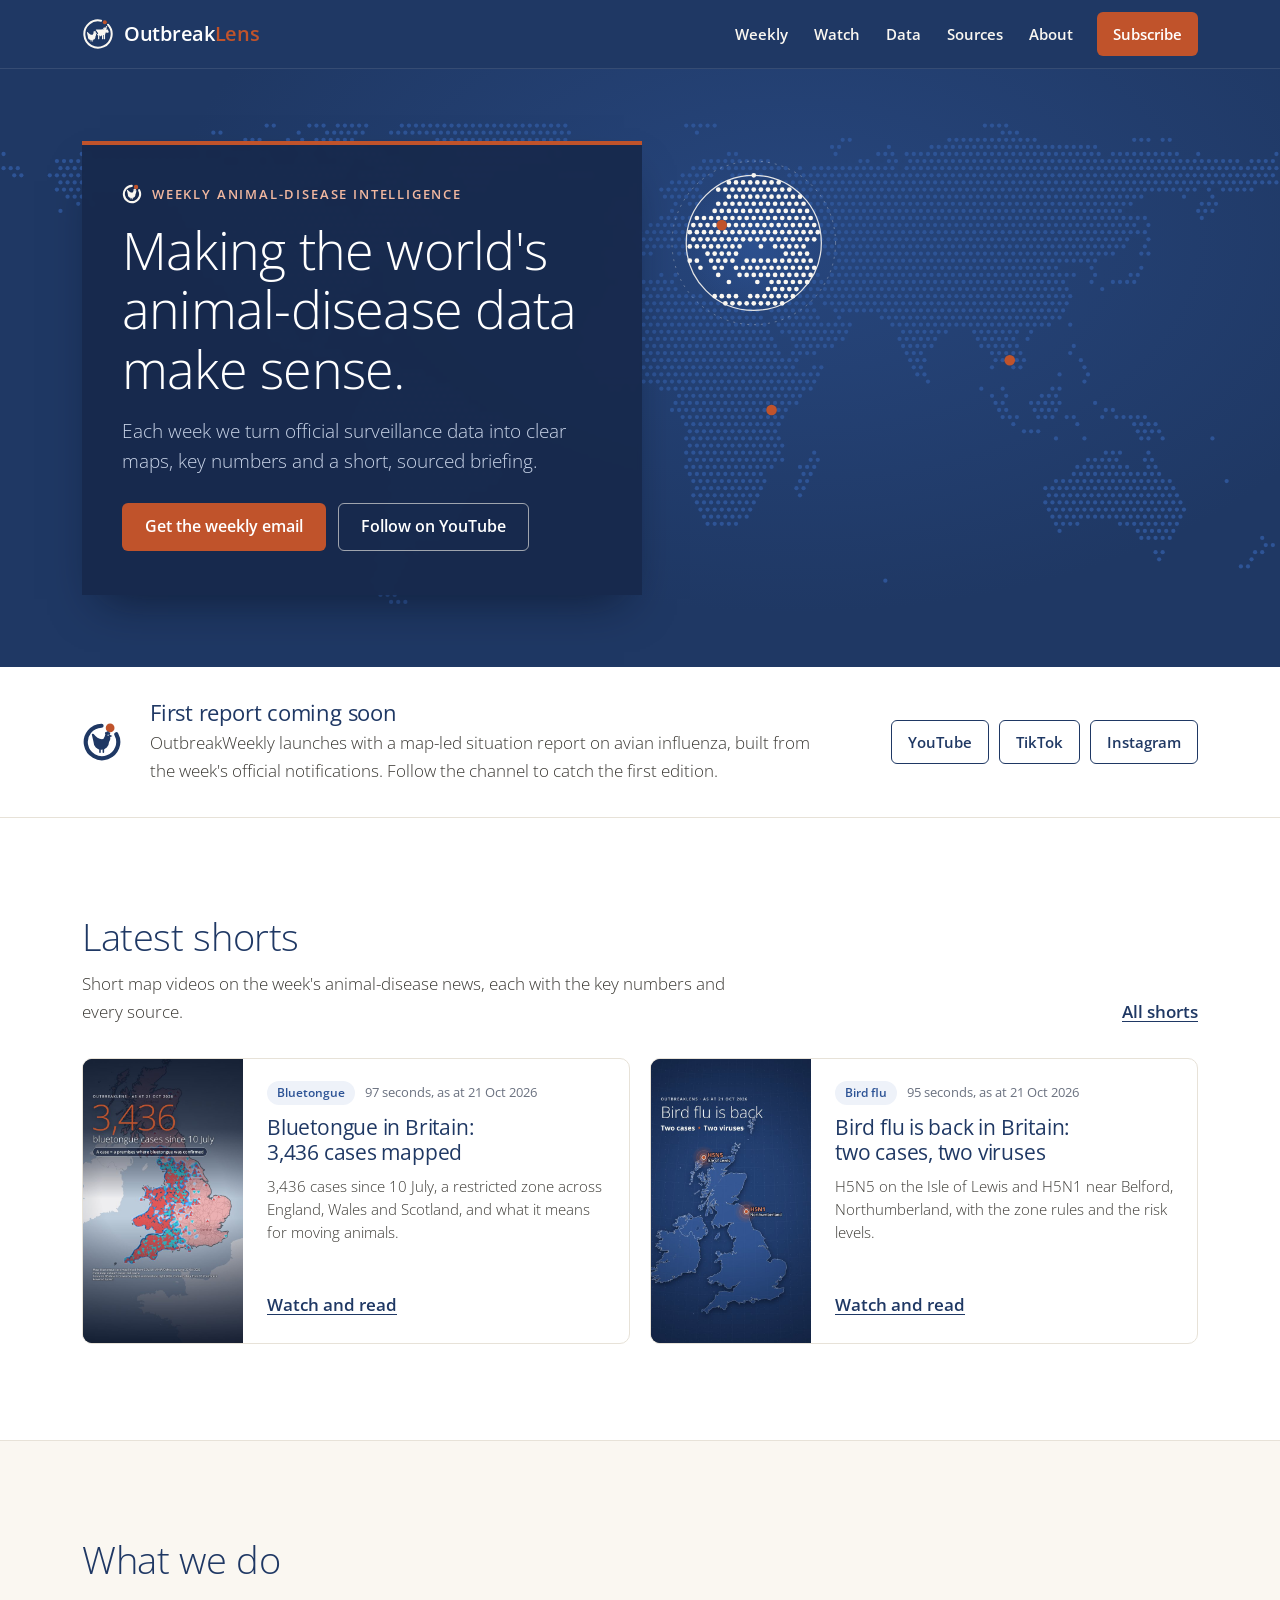
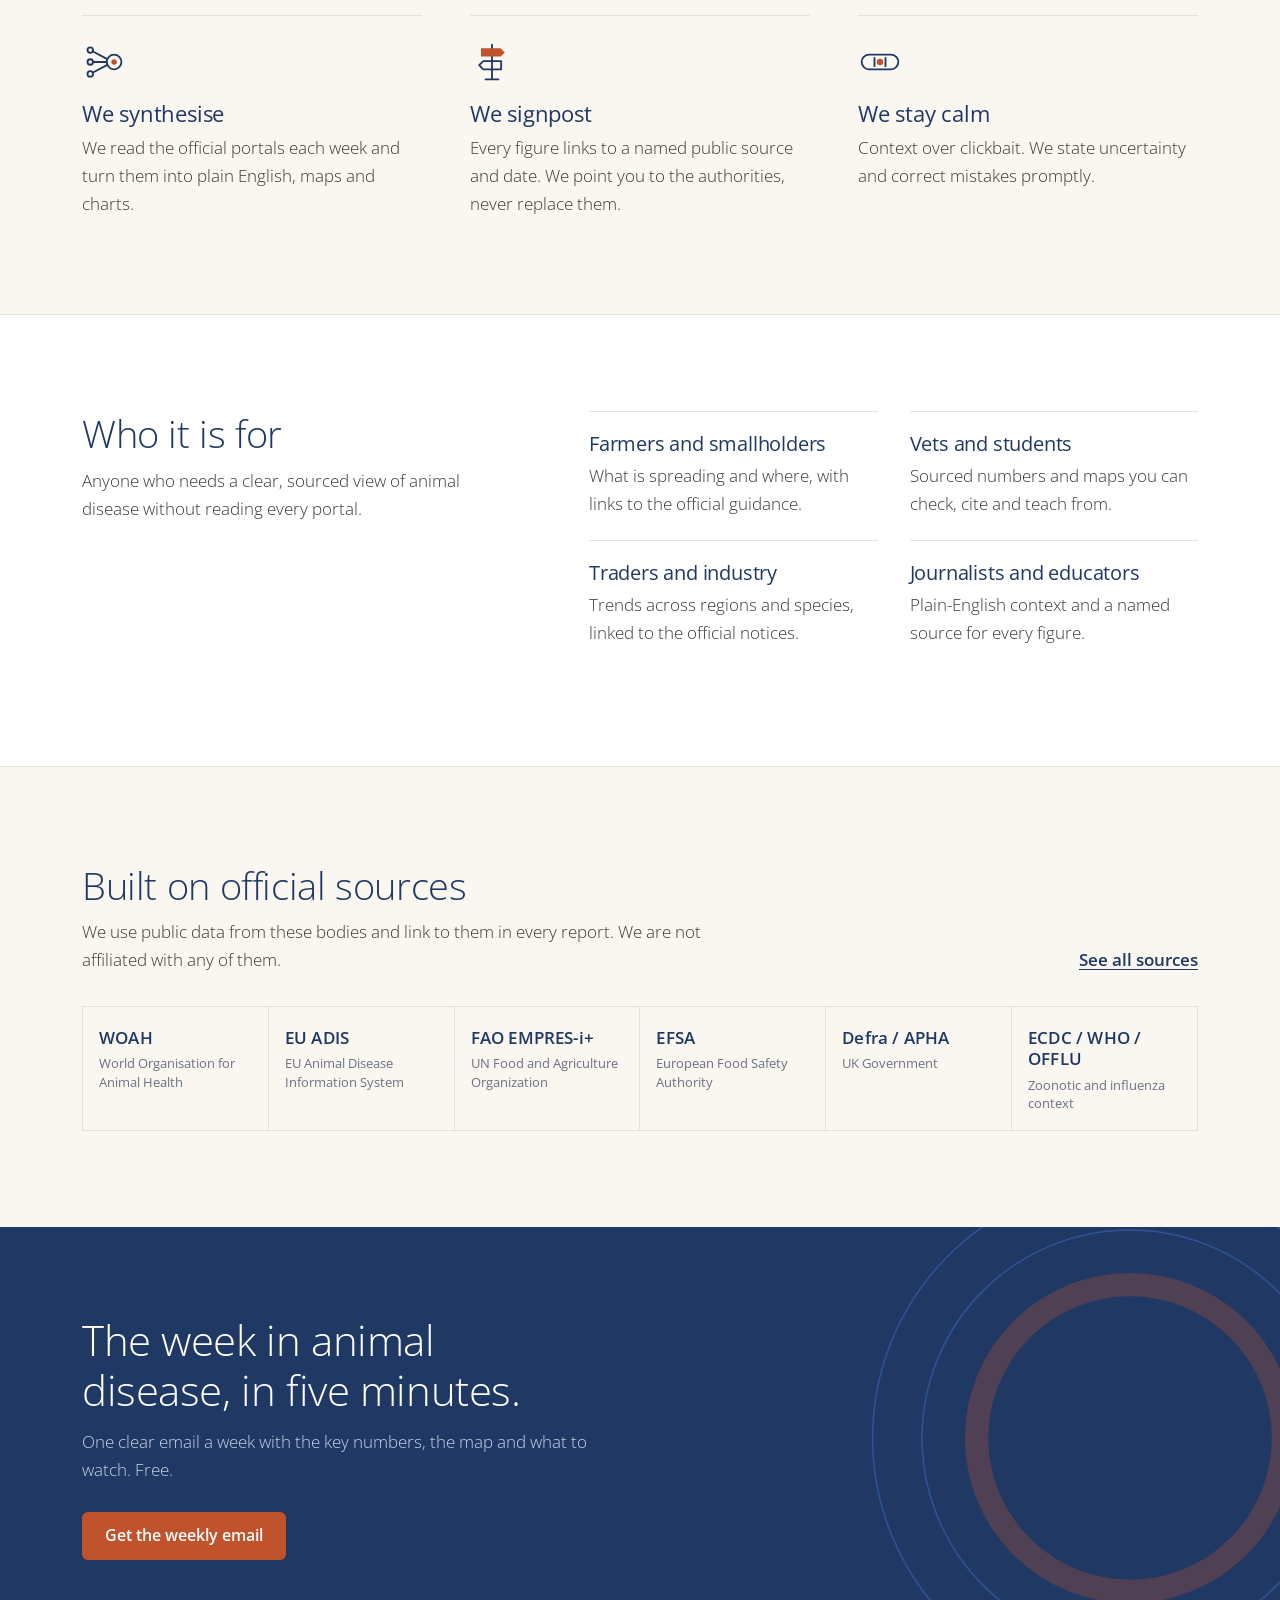
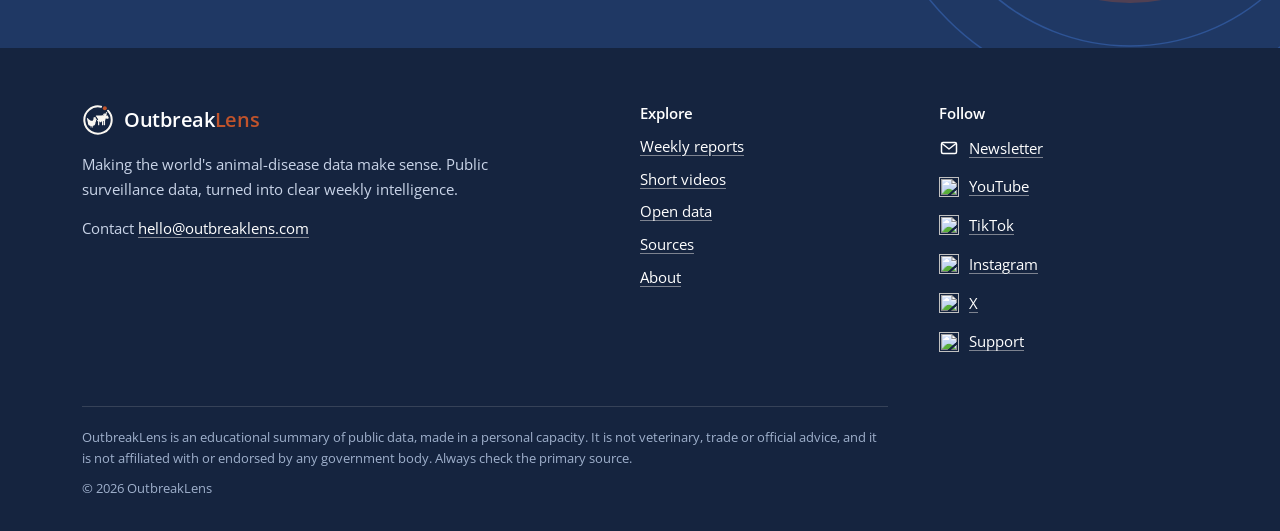
==== commit 01e11db4: "Site v6: search basics, structured data, Watch section with a page per short, Ko-fi, generator and b" ====
--- a/website/index.html
+++ b/website/index.html
@@ -1,36 +1,44 @@
 <!doctype html><html lang="en-GB"><head>
 <meta charset="utf-8"><meta name="viewport" content="width=device-width,initial-scale=1">
 <title>OutbreakLens | Weekly animal-disease intelligence</title><meta name="description" content="Weekly animal-disease intelligence. Official surveillance data turned into clear maps, key numbers and a short, sourced briefing.">
+<meta name="robots" content="index,follow"><link rel="canonical" href="https://outbreaklens.com/">
 <meta name="theme-color" content="#1F3864">
 <meta property="og:type" content="website"><meta property="og:site_name" content="OutbreakLens">
-<meta property="og:title" content="OutbreakLens | Weekly animal-disease intelligence"><meta property="og:description" content="Weekly animal-disease intelligence. Official surveillance data turned into clear maps, key numbers and a short, sourced briefing.">
+<meta property="og:title" content="OutbreakLens | Weekly animal-disease intelligence"><meta property="og:description" content="Weekly animal-disease intelligence. Official surveillance data turned into clear maps, key numbers and a short, sourced briefing."><meta property="og:url" content="https://outbreaklens.com/">
 <meta property="og:image" content="https://outbreaklens.com/assets/og.png"><meta property="og:image:width" content="1200"><meta property="og:image:height" content="630"><meta property="og:image:alt" content="OutbreakLens. Making the world&#39;s animal-disease data make sense."><meta name="twitter:card" content="summary_large_image">
 <link rel="preconnect" href="https://fonts.googleapis.com"><link rel="preconnect" href="https://fonts.gstatic.com" crossorigin>
 <link href="https://fonts.googleapis.com/css2?family=Open+Sans:ital,wght@0,300;0,400;0,500;0,600;0,700;1,300&display=swap" rel="stylesheet">
-<link rel="stylesheet" href="assets/styles.css">
+<link rel="stylesheet" href="assets/styles.css?v=b3e9b15c">
 <link rel="icon" type="image/svg+xml" href="assets/favicon.svg"><link rel="icon" href="assets/favicon.ico" sizes="any"><link rel="apple-touch-icon" href="assets/favicon-180.png">
+<script type="application/ld+json">{"@context":"https://schema.org","@graph":[{"@type":"Organization","@id":"https://outbreaklens.com/#organization","name":"OutbreakLens","url":"https://outbreaklens.com","logo":"https://outbreaklens.com/assets/logo-1024.png","sameAs":["https://www.youtube.com/@outbreaklens","https://www.tiktok.com/@outbreaklens","https://www.instagram.com/outbreaklens","https://x.com/OutbreakWeekly","https://ko-fi.com/outbreaklens"]},{"@type":"WebSite","@id":"https://outbreaklens.com/#website","name":"OutbreakLens","url":"https://outbreaklens.com","inLanguage":"en-GB","publisher":{"@id":"https://outbreaklens.com/#organization"}}]}</script>
 </head><body>
 <a class="skip" href="#main">Skip to main content</a>
 <header class="site-header on-dark"><div class="wrap bar">
 <a class="brand" href="index.html"><svg class="brand-mark" xmlns="http://www.w3.org/2000/svg" viewBox="0 0 96 96" aria-hidden="true" focusable="false"><path d="M78.01 20.06A41 41 0 1 1 57.19 8.04" fill="none" stroke="#FAF7F1" stroke-width="6" stroke-linecap="round"/><circle cx="68.5" cy="12.49" r="6" fill="#C0532B"/><path fill="#FAF7F1" fill-rule="evenodd" d="M73.55 29.53L73.8 28.75L74.13 28.11L74.32 27.84L74.65 27.46L75.34 26.91L75.5 26.75L75.7 26.43L75.82 26.08L75.86 25.78L75.83 25.48L75.75 25.19L75.61 24.92L75.42 24.68L75.19 24.49L74.93 24.34L74.64 24.25L74.42 24.22L74.12 24.23L73.83 24.3L73.55 24.42L72.75 25.04L72.05 25.75L71.52 26.5L71.08 27.31L70.74 28.18L70.45 29.28L70.13 29.1L69.81 28.97L69.37 28.85L68.96 28.78L67.95 28.72L66.87 28.81L65.79 29.03L64.79 29.37L63.95 29.8L63.63 30.02L63.31 30.3L63.08 30.59L62.9 30.92L62.85 31.2L62.88 31.47L63 31.72L63.25 31.99L63.54 32.18L63.91 32.35L64.42 32.49L64.92 32.58L65.46 32.62L66.03 32.62L66.62 32.57L67.22 32.49L67.8 32.36L68.41 32.19L67.78 32.55L66.99 32.94L65.82 33.41L65.21 33.6L64.57 33.75L62.74 33.96L60.77 34.11L57.66 34.23L48.79 34.39L46.55 34.48L44.32 34.61L42.81 34.75L42.51 34.81L42.1 35L41.92 35.15L41.72 35.37L41.6 35.57L41.48 35.85L41.42 36.3L41.49 36.75L41.69 37.16L41.88 37.39L42.12 37.58L42.92 37.97L43.44 38.31L43.81 38.63L44.19 39.06L44.58 39.64L44.9 40.36L45.06 41.02L45.16 41.98L45.25 42.27L45.4 42.53L45.59 42.76L45.83 42.95L46.94 43.5L47.2 43.67L47.48 43.9L47.74 44.2L47.96 44.54L48.09 44.81L48.22 45.19L48.29 45.72L48.26 46.25L48.13 46.77L47.9 47.25L47.58 47.68L47.21 48.01L46.84 48.24L45.95 48.67L45.59 48.96L45.41 49.21L45.28 49.48L45.21 49.78L45.19 50.12L45.28 50.57L45.46 50.91L45.71 51.2L46.03 51.41L46.31 51.53L46.68 51.59L48.2 51.67L48.2 62.5L48.25 62.8L48.38 63.15L48.55 63.4L48.82 63.66L49.15 63.85L49.51 63.95L50.32 63.96L50.69 63.9L51.04 63.74L51.34 63.51L51.6 63.15L51.74 62.8L51.79 62.43L51.79 51.58L52.64 51.56L52.57 51.92L52.55 52.25L52.6 52.64L52.69 52.96L52.82 53.26L53.01 53.58L53.25 53.87L53.51 54.11L53.98 54.43L54.52 54.67L55.1 54.81L55.7 54.85L56.37 54.77L57.01 54.56L57.6 54.22L58.1 53.77L58.45 53.24L58.57 52.96L58.65 52.64L58.7 52.05L58.65 51.73L58.57 51.42L59.98 51.38L59.98 62.43L60.03 62.8L60.16 63.15L60.43 63.51L60.73 63.74L61.07 63.9L61.44 63.96L62.25 63.95L62.62 63.85L62.94 63.66L63.17 63.46L63.38 63.15L63.52 62.8L63.56 62.5L63.57 51.29L65.34 51.25L65.36 62.43L65.42 62.87L65.62 63.28L65.92 63.61L66.31 63.85L66.67 63.95L67.66 63.96L68.04 63.92L68.25 63.85L68.52 63.7L68.7 63.57L68.9 63.34L69.02 63.15L69.13 62.87L69.2 62.43L69.2 50.29L69.94 47.77L70.51 46.01L71.16 44.29L71.75 42.98L72.36 43.32L73.01 43.63L73.69 43.89L74.42 44.08L75.18 44.22L75.97 44.3L76.8 44.3L77.65 44.24L77.93 44.2L78.44 44.03L78.89 43.78L79.26 43.44L79.43 43.25L79.7 42.81L79.89 42.32L80.01 41.79L80.06 41.23L80.03 40.64L79.92 40.05L79.72 39.45L79.44 38.87L78.15 36.73L77.33 35.49L76.54 34.39L75.42 33.01L74.71 32.27L74.36 31.95L73.67 31.42L73.3 31.18L73.41 30.22ZM75.53 35.26L75.46 35.49L75.34 35.71L75.2 35.88L75.02 36.04L74.81 36.15L74.58 36.23L74.34 36.25L74.1 36.23L73.87 36.17L73.66 36.06L73.47 35.91L73.31 35.72L73.19 35.51L73.12 35.28L73.09 35.04L73.11 34.8L73.18 34.57L73.29 34.36L73.44 34.17L73.62 34.01L73.85 33.89L74.08 33.82L74.32 33.8L74.56 33.82L74.79 33.89L75.01 34L75.19 34.16L75.34 34.34L75.46 34.55L75.53 34.78L75.55 35.02Z"/><g fill="#FAF7F1" transform="translate(9.64 34.87) scale(0.3866)"><path fill-rule="evenodd" d="M13.2 23A4.5 4.5 0 0 1 20.5 20.5C30 33 44 43 58 40L64.15 28.74A10 10 0 1 1 83.4 30.42C87 38 84 46 80 52A30 30 0 0 1 20 52ZM74.1 25A2.4 2.4 0 1 0 78.9 25A2.4 2.4 0 1 0 74.1 25Z"/><circle cx="68.5" cy="17.5" r="4.4"/><circle cx="74.5" cy="15" r="4.8"/><circle cx="80.6" cy="17.8" r="4.2"/><path d="M82.6 23.6L93 28.4L83.2 33Z"/><rect x="42" y="76" width="6" height="18" rx="3"/><rect x="55" y="76" width="6" height="18" rx="3"/></g></svg><span>Outbreak<span class="brand-lens">Lens</span></span></a>
-<nav class="nav-desktop" aria-label="Main"><a href="weekly.html">Weekly</a><a href="data.html">Data</a><a href="sources.html">Sources</a><a href="about.html">About</a><a class="nav-cta" href="subscribe.html">Subscribe</a></nav>
-<details class="nav-mobile"><summary>Menu <svg class="i-menu" viewBox="0 0 20 20" aria-hidden="true" focusable="false"><path d="M3 5.5h14M3 10h14M3 14.5h14" stroke="currentColor" stroke-width="2" stroke-linecap="round"/></svg><svg class="i-close" viewBox="0 0 20 20" aria-hidden="true" focusable="false"><path d="M5 5l10 10M15 5 5 15" stroke="currentColor" stroke-width="2" stroke-linecap="round"/></svg></summary><nav aria-label="Main"><a href="index.html" aria-current="page">Home</a><a href="weekly.html">Weekly</a><a href="data.html">Data</a><a href="sources.html">Sources</a><a href="about.html">About</a><a href="subscribe.html">Subscribe</a></nav></details>
+<nav class="nav-desktop" aria-label="Main"><a href="weekly.html">Weekly</a><a href="watch.html">Watch</a><a href="data.html">Data</a><a href="sources.html">Sources</a><a href="about.html">About</a><a class="nav-cta" href="subscribe.html">Subscribe</a></nav>
+<details class="nav-mobile"><summary>Menu <svg class="i-menu" viewBox="0 0 20 20" aria-hidden="true" focusable="false"><path d="M3 5.5h14M3 10h14M3 14.5h14" stroke="currentColor" stroke-width="2" stroke-linecap="round"/></svg><svg class="i-close" viewBox="0 0 20 20" aria-hidden="true" focusable="false"><path d="M5 5l10 10M15 5 5 15" stroke="currentColor" stroke-width="2" stroke-linecap="round"/></svg></summary><nav aria-label="Main"><a href="index.html" aria-current="page">Home</a><a href="weekly.html">Weekly</a><a href="watch.html">Watch</a><a href="data.html">Data</a><a href="sources.html">Sources</a><a href="about.html">About</a><a href="subscribe.html">Subscribe</a></nav></details>
 </div></header>
 <main id="main" tabindex="-1">
 <section class="hero on-dark" aria-labelledby="hero-title">
 <div class="hero-map"><svg class="hero-svg" viewBox="0 0 360 138" preserveAspectRatio="xMidYMid meet" aria-hidden="true" focusable="false"><defs><radialGradient id="lens-glow"><stop offset="0" stop-color="#2E5496" stop-opacity=".75"/><stop offset="1" stop-color="#2E5496" stop-opacity="0"/></radialGradient></defs><g fill="#2E5496"><g transform="translate(0 1)"><circle cx="75" r=".6"/><circle cx="77" r=".6"/><circle cx="87" r=".6"/><circle cx="89" r=".6"/><circle cx="91" r=".6"/><circle cx="95" r=".6"/><circle cx="97" r=".6"/><circle cx="99" r=".6"/><circle cx="101" r=".6"/><circle cx="103" r=".6"/><circle cx="113" r=".6"/><circle cx="115" r=".6"/><circle cx="117" r=".6"/><circle cx="119" r=".6"/><circle cx="121" r=".6"/><circle cx="123" r=".6"/><circle cx="125" r=".6"/><circle cx="127" r=".6"/><circle cx="129" r=".6"/><circle cx="131" r=".6"/><circle cx="133" r=".6"/><circle cx="135" r=".6"/><circle cx="137" r=".6"/><circle cx="139" r=".6"/><circle cx="141" r=".6"/><circle cx="143" r=".6"/><circle cx="145" r=".6"/><circle cx="147" r=".6"/><circle cx="149" r=".6"/><circle cx="151" r=".6"/><circle cx="153" r=".6"/><circle cx="155" r=".6"/><circle cx="157" r=".6"/><circle cx="159" r=".6"/><circle cx="193" r=".6"/><circle cx="195" r=".6"/><circle cx="197" r=".6"/><circle cx="199" r=".6"/><circle cx="201" r=".6"/><circle cx="277" r=".6"/><circle cx="279" r=".6"/><circle cx="281" r=".6"/><circle cx="283" r=".6"/></g><g transform="translate(0 3)"><circle cx="60" r=".6"/><circle cx="62" r=".6"/><circle cx="84" r=".6"/><circle cx="92" r=".6"/><circle cx="94" r=".6"/><circle cx="96" r=".6"/><circle cx="98" r=".6"/><circle cx="100" r=".6"/><circle cx="102" r=".6"/><circle cx="110" r=".6"/><circle cx="112" r=".6"/><circle cx="114" r=".6"/><circle cx="116" r=".6"/><circle cx="118" r=".6"/><circle cx="120" r=".6"/><circle cx="122" r=".6"/><circle cx="124" r=".6"/><circle cx="126" r=".6"/><circle cx="128" r=".6"/><circle cx="130" r=".6"/><circle cx="132" r=".6"/><circle cx="134" r=".6"/><circle cx="136" r=".6"/><circle cx="138" r=".6"/><circle cx="140" r=".6"/><circle cx="142" r=".6"/><circle cx="144" r=".6"/><circle cx="146" r=".6"/><circle cx="148" r=".6"/><circle cx="150" r=".6"/><circle cx="152" r=".6"/><circle cx="154" r=".6"/><circle cx="156" r=".6"/><circle cx="158" r=".6"/><circle cx="160" r=".6"/><circle cx="196" r=".6"/><circle cx="282" r=".6"/><circle cx="284" r=".6"/><circle cx="286" r=".6"/></g><g transform="translate(0 5)"><circle cx="69" r=".6"/><circle cx="71" r=".6"/><circle cx="73" r=".6"/><circle cx="81" r=".6"/><circle cx="85" r=".6"/><circle cx="89" r=".6"/><circle cx="91" r=".6"/><circle cx="93" r=".6"/><circle cx="95" r=".6"/><circle cx="97" r=".6"/><circle cx="99" r=".6"/><circle cx="123" r=".6"/><circle cx="125" r=".6"/><circle cx="127" r=".6"/><circle cx="129" r=".6"/><circle cx="131" r=".6"/><circle cx="133" r=".6"/><circle cx="135" r=".6"/><circle cx="137" r=".6"/><circle cx="139" r=".6"/><circle cx="141" r=".6"/><circle cx="143" r=".6"/><circle cx="145" r=".6"/><circle cx="147" r=".6"/><circle cx="149" r=".6"/><circle cx="151" r=".6"/><circle cx="153" r=".6"/><circle cx="155" r=".6"/><circle cx="157" r=".6"/><circle cx="159" r=".6"/><circle cx="237" r=".6"/><circle cx="239" r=".6"/><circle cx="267" r=".6"/><circle cx="269" r=".6"/><circle cx="271" r=".6"/><circle cx="273" r=".6"/><circle cx="275" r=".6"/><circle cx="277" r=".6"/><circle cx="279" r=".6"/><circle cx="281" r=".6"/><circle cx="283" r=".6"/><circle cx="285" r=".6"/><circle cx="287" r=".6"/><circle cx="289" r=".6"/><circle cx="291" r=".6"/><circle cx="319" r=".6"/><circle cx="321" r=".6"/><circle cx="323" r=".6"/><circle cx="327" r=".6"/><circle cx="329" r=".6"/></g><g transform="translate(0 7)"><circle cx="56" r=".6"/><circle cx="58" r=".6"/><circle cx="60" r=".6"/><circle cx="62" r=".6"/><circle cx="64" r=".6"/><circle cx="72" r=".6"/><circle cx="80" r=".6"/><circle cx="84" r=".6"/><circle cx="86" r=".6"/><circle cx="88" r=".6"/><circle cx="92" r=".6"/><circle cx="96" r=".6"/><circle cx="98" r=".6"/><circle cx="100" r=".6"/><circle cx="102" r=".6"/><circle cx="126" r=".6"/><circle cx="128" r=".6"/><circle cx="130" r=".6"/><circle cx="132" r=".6"/><circle cx="134" r=".6"/><circle cx="136" r=".6"/><circle cx="138" r=".6"/><circle cx="140" r=".6"/><circle cx="142" r=".6"/><circle cx="144" r=".6"/><circle cx="146" r=".6"/><circle cx="148" r=".6"/><circle cx="150" r=".6"/><circle cx="152" r=".6"/><circle cx="154" r=".6"/><circle cx="156" r=".6"/><circle cx="234" r=".6"/><circle cx="236" r=".6"/><circle cx="250" r=".6"/><circle cx="262" r=".6"/><circle cx="264" r=".6"/><circle cx="266" r=".6"/><circle cx="268" r=".6"/><circle cx="270" r=".6"/><circle cx="272" r=".6"/><circle cx="274" r=".6"/><circle cx="276" r=".6"/><circle cx="278" r=".6"/><circle cx="280" r=".6"/><circle cx="282" r=".6"/><circle cx="284" r=".6"/><circle cx="286" r=".6"/><circle cx="288" r=".6"/><circle cx="290" r=".6"/><circle cx="292" r=".6"/><circle cx="294" r=".6"/><circle cx="296" r=".6"/><circle cx="298" r=".6"/><circle cx="300" r=".6"/><circle cx="302" r=".6"/><circle cx="304" r=".6"/><circle cx="306" r=".6"/><circle cx="308" r=".6"/></g><g transform="translate(0 9)"><circle cx="1" r=".6"/><circle cx="23" r=".6"/><circle cx="25" r=".6"/><circle cx="57" r=".6"/><circle cx="63" r=".6"/><circle cx="65" r=".6"/><circle cx="67" r=".6"/><circle cx="69" r=".6"/><circle cx="71" r=".6"/><circle cx="73" r=".6"/><circle cx="75" r=".6"/><circle cx="85" r=".6"/><circle cx="87" r=".6"/><circle cx="93" r=".6"/><circle cx="95" r=".6"/><circle cx="97" r=".6"/><circle cx="99" r=".6"/><circle cx="101" r=".6"/><circle cx="103" r=".6"/><circle cx="105" r=".6"/><circle cx="107" r=".6"/><circle cx="129" r=".6"/><circle cx="131" r=".6"/><circle cx="133" r=".6"/><circle cx="135" r=".6"/><circle cx="137" r=".6"/><circle cx="139" r=".6"/><circle cx="141" r=".6"/><circle cx="143" r=".6"/><circle cx="145" r=".6"/><circle cx="147" r=".6"/><circle cx="149" r=".6"/><circle cx="151" r=".6"/><circle cx="153" r=".6"/><circle cx="157" r=".6"/><circle cx="205" r=".6"/><circle cx="207" r=".6"/><circle cx="235" r=".6"/><circle cx="247" r=".6"/><circle cx="249" r=".6"/><circle cx="251" r=".6"/><circle cx="255" r=".6"/><circle cx="257" r=".6"/><circle cx="259" r=".6"/><circle cx="261" r=".6"/><circle cx="263" r=".6"/><circle cx="265" r=".6"/><circle cx="267" r=".6"/><circle cx="269" r=".6"/><circle cx="271" r=".6"/><circle cx="273" r=".6"/><circle cx="275" r=".6"/><circle cx="277" r=".6"/><circle cx="279" r=".6"/><circle cx="281" r=".6"/><circle cx="283" r=".6"/><circle cx="285" r=".6"/><circle cx="287" r=".6"/><circle cx="289" r=".6"/><circle cx="291" r=".6"/><circle cx="293" r=".6"/><circle cx="295" r=".6"/><circle cx="297" r=".6"/><circle cx="299" r=".6"/><circle cx="301" r=".6"/><circle cx="303" r=".6"/><circle cx="305" r=".6"/><circle cx="307" r=".6"/><circle cx="309" r=".6"/><circle cx="313" r=".6"/><circle cx="315" r=".6"/><circle cx="317" r=".6"/><circle cx="319" r=".6"/><circle cx="321" r=".6"/><circle cx="323" r=".6"/><circle cx="325" r=".6"/><circle cx="327" r=".6"/><circle cx="329" r=".6"/><circle cx="331" r=".6"/><circle cx="337" r=".6"/><circle cx="359" r=".6"/></g><g transform="translate(0 11)"><circle cx="16" r=".6"/><circle cx="18" r=".6"/><circle cx="20" r=".6"/><circle cx="22" r=".6"/><circle cx="24" r=".6"/><circle cx="26" r=".6"/><circle cx="28" r=".6"/><circle cx="30" r=".6"/><circle cx="32" r=".6"/><circle cx="34" r=".6"/><circle cx="36" r=".6"/><circle cx="38" r=".6"/><circle cx="40" r=".6"/><circle cx="42" r=".6"/><circle cx="44" r=".6"/><circle cx="46" r=".6"/><circle cx="48" r=".6"/><circle cx="50" r=".6"/><circle cx="52" r=".6"/><circle cx="54" r=".6"/><circle cx="56" r=".6"/><circle cx="58" r=".6"/><circle cx="60" r=".6"/><circle cx="62" r=".6"/><circle cx="68" r=".6"/><circle cx="70" r=".6"/><circle cx="72" r=".6"/><circle cx="76" r=".6"/><circle cx="84" r=".6"/><circle cx="86" r=".6"/><circle cx="88" r=".6"/><circle cx="96" r=".6"/><circle cx="98" r=".6"/><circle cx="104" r=".6"/><circle cx="106" r=".6"/><circle cx="108" r=".6"/><circle cx="110" r=".6"/><circle cx="112" r=".6"/><circle cx="130" r=".6"/><circle cx="132" r=".6"/><circle cx="134" r=".6"/><circle cx="136" r=".6"/><circle cx="138" r=".6"/><circle cx="140" r=".6"/><circle cx="142" r=".6"/><circle cx="144" r=".6"/><circle cx="146" r=".6"/><circle cx="148" r=".6"/><circle cx="150" r=".6"/><circle cx="152" r=".6"/><circle cx="154" r=".6"/><circle cx="198" r=".6"/><circle cx="200" r=".6"/><circle cx="202" r=".6"/><circle cx="204" r=".6"/><circle cx="206" r=".6"/><circle cx="208" r=".6"/><circle cx="210" r=".6"/><circle cx="212" r=".6"/><circle cx="214" r=".6"/><circle cx="216" r=".6"/><circle cx="242" r=".6"/><circle cx="244" r=".6"/><circle cx="250" r=".6"/><circle cx="252" r=".6"/><circle cx="256" r=".6"/><circle cx="258" r=".6"/><circle cx="260" r=".6"/><circle cx="262" r=".6"/><circle cx="264" r=".6"/><circle cx="266" r=".6"/><circle cx="268" r=".6"/><circle cx="270" r=".6"/><circle cx="272" r=".6"/><circle cx="274" r=".6"/><circle cx="276" r=".6"/><circle cx="278" r=".6"/><circle cx="280" r=".6"/><circle cx="282" r=".6"/><circle cx="284" r=".6"/><circle cx="286" r=".6"/><circle cx="288" r=".6"/><circle cx="290" r=".6"/><circle cx="292" r=".6"/><circle cx="294" r=".6"/><circle cx="296" r=".6"/><circle cx="298" r=".6"/><circle cx="300" r=".6"/><circle cx="302" r=".6"/><circle cx="304" r=".6"/><circle cx="306" r=".6"/><circle cx="308" r=".6"/><circle cx="310" r=".6"/><circle cx="312" r=".6"/><circle cx="314" r=".6"/><circle cx="316" r=".6"/><circle cx="318" r=".6"/><circle cx="320" r=".6"/><circle cx="322" r=".6"/><circle cx="324" r=".6"/><circle cx="326" r=".6"/><circle cx="328" r=".6"/><circle cx="330" r=".6"/><circle cx="332" r=".6"/><circle cx="334" r=".6"/><circle cx="336" r=".6"/><circle cx="338" r=".6"/><circle cx="340" r=".6"/><circle cx="342" r=".6"/><circle cx="344" r=".6"/><circle cx="346" r=".6"/><circle cx="348" r=".6"/><circle cx="352" r=".6"/><circle cx="354" r=".6"/><circle cx="356" r=".6"/><circle cx="358" r=".6"/></g><g transform="translate(0 13)"><circle cx="1" r=".6"/><circle cx="3" r=".6"/><circle cx="5" r=".6"/><circle cx="17" r=".6"/><circle cx="19" r=".6"/><circle cx="21" r=".6"/><circle cx="23" r=".6"/><circle cx="25" r=".6"/><circle cx="27" r=".6"/><circle cx="29" r=".6"/><circle cx="31" r=".6"/><circle cx="33" r=".6"/><circle cx="35" r=".6"/><circle cx="37" r=".6"/><circle cx="39" r=".6"/><circle cx="41" r=".6"/><circle cx="43" r=".6"/><circle cx="45" r=".6"/><circle cx="47" r=".6"/><circle cx="49" r=".6"/><circle cx="51" r=".6"/><circle cx="53" r=".6"/><circle cx="55" r=".6"/><circle cx="57" r=".6"/><circle cx="59" r=".6"/><circle cx="61" r=".6"/><circle cx="63" r=".6"/><circle cx="65" r=".6"/><circle cx="67" r=".6"/><circle cx="69" r=".6"/><circle cx="71" r=".6"/><circle cx="73" r=".6"/><circle cx="75" r=".6"/><circle cx="77" r=".6"/><circle cx="79" r=".6"/><circle cx="81" r=".6"/><circle cx="83" r=".6"/><circle cx="85" r=".6"/><circle cx="87" r=".6"/><circle cx="89" r=".6"/><circle cx="91" r=".6"/><circle cx="93" r=".6"/><circle cx="95" r=".6"/><circle cx="97" r=".6"/><circle cx="107" r=".6"/><circle cx="109" r=".6"/><circle cx="111" r=".6"/><circle cx="113" r=".6"/><circle cx="115" r=".6"/><circle cx="127" r=".6"/><circle cx="129" r=".6"/><circle cx="131" r=".6"/><circle cx="133" r=".6"/><circle cx="135" r=".6"/><circle cx="137" r=".6"/><circle cx="139" r=".6"/><circle cx="141" r=".6"/><circle cx="143" r=".6"/><circle cx="145" r=".6"/><circle cx="195" r=".6"/><circle cx="197" r=".6"/><circle cx="199" r=".6"/><circle cx="201" r=".6"/><circle cx="203" r=".6"/><circle cx="205" r=".6"/><circle cx="207" r=".6"/><circle cx="209" r=".6"/><circle cx="211" r=".6"/><circle cx="213" r=".6"/><circle cx="215" r=".6"/><circle cx="217" r=".6"/><circle cx="219" r=".6"/><circle cx="221" r=".6"/><circle cx="225" r=".6"/><circle cx="229" r=".6"/><circle cx="231" r=".6"/><circle cx="233" r=".6"/><circle cx="235" r=".6"/><circle cx="237" r=".6"/><circle cx="239" r=".6"/><circle cx="241" r=".6"/><circle cx="243" r=".6"/><circle cx="245" r=".6"/><circle cx="247" r=".6"/><circle cx="249" r=".6"/><circle cx="251" r=".6"/><circle cx="255" r=".6"/><circle cx="257" r=".6"/><circle cx="259" r=".6"/><circle cx="261" r=".6"/><circle cx="263" r=".6"/><circle cx="265" r=".6"/><circle cx="267" r=".6"/><circle cx="269" r=".6"/><circle cx="271" r=".6"/><circle cx="273" r=".6"/><circle cx="275" r=".6"/><circle cx="277" r=".6"/><circle cx="279" r=".6"/><circle cx="281" r=".6"/><circle cx="283" r=".6"/><circle cx="285" r=".6"/><circle cx="287" r=".6"/><circle cx="289" r=".6"/><circle cx="291" r=".6"/><circle cx="293" r=".6"/><circle cx="295" r=".6"/><circle cx="297" r=".6"/><circle cx="299" r=".6"/><circle cx="301" r=".6"/><circle cx="303" r=".6"/><circle cx="305" r=".6"/><circle cx="307" r=".6"/><circle cx="309" r=".6"/><circle cx="311" r=".6"/><circle cx="313" r=".6"/><circle cx="315" r=".6"/><circle cx="317" r=".6"/><circle cx="319" r=".6"/><circle cx="321" r=".6"/><circle cx="323" r=".6"/><circle cx="325" r=".6"/><circle cx="327" r=".6"/><circle cx="329" r=".6"/><circle cx="331" r=".6"/><circle cx="333" r=".6"/><circle cx="335" r=".6"/><circle cx="337" r=".6"/><circle cx="339" r=".6"/><circle cx="341" r=".6"/><circle cx="343" r=".6"/><circle cx="345" r=".6"/><circle cx="347" r=".6"/><circle cx="349" r=".6"/><circle cx="351" r=".6"/><circle cx="353" r=".6"/><circle cx="355" r=".6"/><circle cx="357" r=".6"/><circle cx="359" r=".6"/></g><g transform="translate(0 15)"><circle cx="4" r=".6"/><circle cx="6" r=".6"/><circle cx="14" r=".6"/><circle cx="16" r=".6"/><circle cx="18" r=".6"/><circle cx="20" r=".6"/><circle cx="22" r=".6"/><circle cx="24" r=".6"/><circle cx="26" r=".6"/><circle cx="28" r=".6"/><circle cx="30" r=".6"/><circle cx="32" r=".6"/><circle cx="34" r=".6"/><circle cx="36" r=".6"/><circle cx="38" r=".6"/><circle cx="40" r=".6"/><circle cx="42" r=".6"/><circle cx="44" r=".6"/><circle cx="46" r=".6"/><circle cx="48" r=".6"/><circle cx="50" r=".6"/><circle cx="52" r=".6"/><circle cx="54" r=".6"/><circle cx="56" r=".6"/><circle cx="58" r=".6"/><circle cx="60" r=".6"/><circle cx="62" r=".6"/><circle cx="64" r=".6"/><circle cx="66" r=".6"/><circle cx="68" r=".6"/><circle cx="70" r=".6"/><circle cx="72" r=".6"/><circle cx="74" r=".6"/><circle cx="76" r=".6"/><circle cx="78" r=".6"/><circle cx="80" r=".6"/><circle cx="82" r=".6"/><circle cx="84" r=".6"/><circle cx="86" r=".6"/><circle cx="88" r=".6"/><circle cx="90" r=".6"/><circle cx="92" r=".6"/><circle cx="94" r=".6"/><circle cx="96" r=".6"/><circle cx="102" r=".6"/><circle cx="104" r=".6"/><circle cx="106" r=".6"/><circle cx="108" r=".6"/><circle cx="110" r=".6"/><circle cx="112" r=".6"/><circle cx="128" r=".6"/><circle cx="130" r=".6"/><circle cx="132" r=".6"/><circle cx="134" r=".6"/><circle cx="136" r=".6"/><circle cx="138" r=".6"/><circle cx="158" r=".6"/><circle cx="160" r=".6"/><circle cx="162" r=".6"/><circle cx="164" r=".6"/><circle cx="166" r=".6"/><circle cx="192" r=".6"/><circle cx="194" r=".6"/><circle cx="196" r=".6"/><circle cx="198" r=".6"/><circle cx="200" r=".6"/><circle cx="206" r=".6"/><circle cx="208" r=".6"/><circle cx="210" r=".6"/><circle cx="214" r=".6"/><circle cx="222" r=".6"/><circle cx="224" r=".6"/><circle cx="226" r=".6"/><circle cx="228" r=".6"/><circle cx="230" r=".6"/><circle cx="232" r=".6"/><circle cx="234" r=".6"/><circle cx="236" r=".6"/><circle cx="238" r=".6"/><circle cx="240" r=".6"/><circle cx="242" r=".6"/><circle cx="244" r=".6"/><circle cx="246" r=".6"/><circle cx="248" r=".6"/><circle cx="250" r=".6"/><circle cx="252" r=".6"/><circle cx="254" r=".6"/><circle cx="256" r=".6"/><circle cx="258" r=".6"/><circle cx="260" r=".6"/><circle cx="262" r=".6"/><circle cx="264" r=".6"/><circle cx="266" r=".6"/><circle cx="268" r=".6"/><circle cx="270" r=".6"/><circle cx="272" r=".6"/><circle cx="274" r=".6"/><circle cx="276" r=".6"/><circle cx="278" r=".6"/><circle cx="280" r=".6"/><circle cx="282" r=".6"/><circle cx="284" r=".6"/><circle cx="286" r=".6"/><circle cx="288" r=".6"/><circle cx="290" r=".6"/><circle cx="292" r=".6"/><circle cx="294" r=".6"/><circle cx="296" r=".6"/><circle cx="298" r=".6"/><circle cx="300" r=".6"/><circle cx="302" r=".6"/><circle cx="304" r=".6"/><circle cx="306" r=".6"/><circle cx="308" r=".6"/><circle cx="310" r=".6"/><circle cx="312" r=".6"/><circle cx="314" r=".6"/><circle cx="316" r=".6"/><circle cx="318" r=".6"/><circle cx="320" r=".6"/><circle cx="322" r=".6"/><circle cx="324" r=".6"/><circle cx="326" r=".6"/><circle cx="328" r=".6"/><circle cx="330" r=".6"/><circle cx="332" r=".6"/><circle cx="334" r=".6"/><circle cx="336" r=".6"/><circle cx="338" r=".6"/><circle cx="340" r=".6"/><circle cx="342" r=".6"/><circle cx="344" r=".6"/><circle cx="346" r=".6"/><circle cx="348" r=".6"/><circle cx="350" r=".6"/><circle cx="352" r=".6"/><circle cx="354" r=".6"/><circle cx="356" r=".6"/><circle cx="358" r=".6"/></g><g transform="translate(0 17)"><circle cx="17" r=".6"/><circle cx="19" r=".6"/><circle cx="21" r=".6"/><circle cx="23" r=".6"/><circle cx="25" r=".6"/><circle cx="27" r=".6"/><circle cx="29" r=".6"/><circle cx="31" r=".6"/><circle cx="33" r=".6"/><circle cx="35" r=".6"/><circle cx="37" r=".6"/><circle cx="39" r=".6"/><circle cx="41" r=".6"/><circle cx="43" r=".6"/><circle cx="45" r=".6"/><circle cx="47" r=".6"/><circle cx="49" r=".6"/><circle cx="51" r=".6"/><circle cx="53" r=".6"/><circle cx="55" r=".6"/><circle cx="57" r=".6"/><circle cx="59" r=".6"/><circle cx="61" r=".6"/><circle cx="63" r=".6"/><circle cx="65" r=".6"/><circle cx="67" r=".6"/><circle cx="69" r=".6"/><circle cx="71" r=".6"/><circle cx="73" r=".6"/><circle cx="75" r=".6"/><circle cx="77" r=".6"/><circle cx="79" r=".6"/><circle cx="81" r=".6"/><circle cx="83" r=".6"/><circle cx="85" r=".6"/><circle cx="87" r=".6"/><circle cx="89" r=".6"/><circle cx="109" r=".6"/><circle cx="111" r=".6"/><circle cx="115" r=".6"/><circle cx="131" r=".6"/><circle cx="133" r=".6"/><circle cx="135" r=".6"/><circle cx="137" r=".6"/><circle cx="189" r=".6"/><circle cx="191" r=".6"/><circle cx="193" r=".6"/><circle cx="195" r=".6"/><circle cx="197" r=".6"/><circle cx="203" r=".6"/><circle cx="221" r=".6"/><circle cx="223" r=".6"/><circle cx="225" r=".6"/><circle cx="227" r=".6"/><circle cx="229" r=".6"/><circle cx="231" r=".6"/><circle cx="233" r=".6"/><circle cx="235" r=".6"/><circle cx="237" r=".6"/><circle cx="239" r=".6"/><circle cx="241" r=".6"/><circle cx="243" r=".6"/><circle cx="245" r=".6"/><circle cx="247" r=".6"/><circle cx="249" r=".6"/><circle cx="251" r=".6"/><circle cx="253" r=".6"/><circle cx="255" r=".6"/><circle cx="257" r=".6"/><circle cx="259" r=".6"/><circle cx="261" r=".6"/><circle cx="263" r=".6"/><circle cx="265" r=".6"/><circle cx="267" r=".6"/><circle cx="269" r=".6"/><circle cx="271" r=".6"/><circle cx="273" r=".6"/><circle cx="275" r=".6"/><circle cx="277" r=".6"/><circle cx="279" r=".6"/><circle cx="281" r=".6"/><circle cx="283" r=".6"/><circle cx="285" r=".6"/><circle cx="287" r=".6"/><circle cx="289" r=".6"/><circle cx="291" r=".6"/><circle cx="293" r=".6"/><circle cx="295" r=".6"/><circle cx="297" r=".6"/><circle cx="299" r=".6"/><circle cx="301" r=".6"/><circle cx="303" r=".6"/><circle cx="305" r=".6"/><circle cx="307" r=".6"/><circle cx="309" r=".6"/><circle cx="311" r=".6"/><circle cx="313" r=".6"/><circle cx="315" r=".6"/><circle cx="317" r=".6"/><circle cx="319" r=".6"/><circle cx="321" r=".6"/><circle cx="323" r=".6"/><circle cx="325" r=".6"/><circle cx="327" r=".6"/><circle cx="329" r=".6"/><circle cx="331" r=".6"/><circle cx="333" r=".6"/><circle cx="335" r=".6"/><circle cx="337" r=".6"/><circle cx="339" r=".6"/><circle cx="341" r=".6"/><circle cx="343" r=".6"/><circle cx="345" r=".6"/><circle cx="347" r=".6"/><circle cx="349" r=".6"/><circle cx="351" r=".6"/><circle cx="353" r=".6"/><circle cx="355" r=".6"/><circle cx="357" r=".6"/><circle cx="359" r=".6"/></g><g transform="translate(0 19)"><circle cx="16" r=".6"/><circle cx="18" r=".6"/><circle cx="20" r=".6"/><circle cx="22" r=".6"/><circle cx="24" r=".6"/><circle cx="26" r=".6"/><circle cx="28" r=".6"/><circle cx="30" r=".6"/><circle cx="32" r=".6"/><circle cx="34" r=".6"/><circle cx="36" r=".6"/><circle cx="38" r=".6"/><circle cx="40" r=".6"/><circle cx="42" r=".6"/><circle cx="44" r=".6"/><circle cx="46" r=".6"/><circle cx="48" r=".6"/><circle cx="50" r=".6"/><circle cx="52" r=".6"/><circle cx="54" r=".6"/><circle cx="56" r=".6"/><circle cx="58" r=".6"/><circle cx="60" r=".6"/><circle cx="62" r=".6"/><circle cx="64" r=".6"/><circle cx="66" r=".6"/><circle cx="68" r=".6"/><circle cx="70" r=".6"/><circle cx="72" r=".6"/><circle cx="74" r=".6"/><circle cx="76" r=".6"/><circle cx="78" r=".6"/><circle cx="80" r=".6"/><circle cx="82" r=".6"/><circle cx="84" r=".6"/><circle cx="104" r=".6"/><circle cx="106" r=".6"/><circle cx="108" r=".6"/><circle cx="110" r=".6"/><circle cx="132" r=".6"/><circle cx="134" r=".6"/><circle cx="136" r=".6"/><circle cx="186" r=".6"/><circle cx="188" r=".6"/><circle cx="190" r=".6"/><circle cx="192" r=".6"/><circle cx="194" r=".6"/><circle cx="196" r=".6"/><circle cx="224" r=".6"/><circle cx="226" r=".6"/><circle cx="228" r=".6"/><circle cx="230" r=".6"/><circle cx="232" r=".6"/><circle cx="234" r=".6"/><circle cx="236" r=".6"/><circle cx="238" r=".6"/><circle cx="240" r=".6"/><circle cx="242" r=".6"/><circle cx="244" r=".6"/><circle cx="246" r=".6"/><circle cx="248" r=".6"/><circle cx="250" r=".6"/><circle cx="252" r=".6"/><circle cx="254" r=".6"/><circle cx="256" r=".6"/><circle cx="258" r=".6"/><circle cx="260" r=".6"/><circle cx="262" r=".6"/><circle cx="264" r=".6"/><circle cx="266" r=".6"/><circle cx="268" r=".6"/><circle cx="270" r=".6"/><circle cx="272" r=".6"/><circle cx="274" r=".6"/><circle cx="276" r=".6"/><circle cx="278" r=".6"/><circle cx="280" r=".6"/><circle cx="282" r=".6"/><circle cx="284" r=".6"/><circle cx="286" r=".6"/><circle cx="288" r=".6"/><circle cx="290" r=".6"/><circle cx="292" r=".6"/><circle cx="294" r=".6"/><circle cx="296" r=".6"/><circle cx="298" r=".6"/><circle cx="300" r=".6"/><circle cx="302" r=".6"/><circle cx="304" r=".6"/><circle cx="306" r=".6"/><circle cx="308" r=".6"/><circle cx="310" r=".6"/><circle cx="312" r=".6"/><circle cx="314" r=".6"/><circle cx="316" r=".6"/><circle cx="318" r=".6"/><circle cx="320" r=".6"/><circle cx="322" r=".6"/><circle cx="324" r=".6"/><circle cx="326" r=".6"/><circle cx="328" r=".6"/><circle cx="330" r=".6"/><circle cx="332" r=".6"/><circle cx="334" r=".6"/><circle cx="336" r=".6"/><circle cx="340" r=".6"/><circle cx="344" r=".6"/><circle cx="346" r=".6"/><circle cx="348" r=".6"/><circle cx="350" r=".6"/><circle cx="352" r=".6"/></g><g transform="translate(0 21)"><circle cx="19" r=".6"/><circle cx="21" r=".6"/><circle cx="23" r=".6"/><circle cx="25" r=".6"/><circle cx="43" r=".6"/><circle cx="45" r=".6"/><circle cx="47" r=".6"/><circle cx="49" r=".6"/><circle cx="51" r=".6"/><circle cx="53" r=".6"/><circle cx="55" r=".6"/><circle cx="57" r=".6"/><circle cx="59" r=".6"/><circle cx="61" r=".6"/><circle cx="63" r=".6"/><circle cx="65" r=".6"/><circle cx="67" r=".6"/><circle cx="69" r=".6"/><circle cx="71" r=".6"/><circle cx="73" r=".6"/><circle cx="75" r=".6"/><circle cx="77" r=".6"/><circle cx="79" r=".6"/><circle cx="81" r=".6"/><circle cx="83" r=".6"/><circle cx="85" r=".6"/><circle cx="103" r=".6"/><circle cx="105" r=".6"/><circle cx="107" r=".6"/><circle cx="109" r=".6"/><circle cx="115" r=".6"/><circle cx="187" r=".6"/><circle cx="189" r=".6"/><circle cx="191" r=".6"/><circle cx="193" r=".6"/><circle cx="195" r=".6"/><circle cx="197" r=".6"/><circle cx="227" r=".6"/><circle cx="229" r=".6"/><circle cx="231" r=".6"/><circle cx="233" r=".6"/><circle cx="235" r=".6"/><circle cx="237" r=".6"/><circle cx="239" r=".6"/><circle cx="241" r=".6"/><circle cx="243" r=".6"/><circle cx="245" r=".6"/><circle cx="247" r=".6"/><circle cx="249" r=".6"/><circle cx="251" r=".6"/><circle cx="253" r=".6"/><circle cx="255" r=".6"/><circle cx="257" r=".6"/><circle cx="259" r=".6"/><circle cx="261" r=".6"/><circle cx="263" r=".6"/><circle cx="265" r=".6"/><circle cx="267" r=".6"/><circle cx="269" r=".6"/><circle cx="271" r=".6"/><circle cx="273" r=".6"/><circle cx="275" r=".6"/><circle cx="277" r=".6"/><circle cx="279" r=".6"/><circle cx="281" r=".6"/><circle cx="283" r=".6"/><circle cx="285" r=".6"/><circle cx="287" r=".6"/><circle cx="289" r=".6"/><circle cx="291" r=".6"/><circle cx="293" r=".6"/><circle cx="295" r=".6"/><circle cx="297" r=".6"/><circle cx="299" r=".6"/><circle cx="301" r=".6"/><circle cx="303" r=".6"/><circle cx="305" r=".6"/><circle cx="307" r=".6"/><circle cx="309" r=".6"/><circle cx="311" r=".6"/><circle cx="313" r=".6"/><circle cx="315" r=".6"/><circle cx="317" r=".6"/><circle cx="319" r=".6"/><circle cx="321" r=".6"/><circle cx="333" r=".6"/><circle cx="341" r=".6"/></g><g transform="translate(0 23)"><circle cx="22" r=".6"/><circle cx="26" r=".6"/><circle cx="48" r=".6"/><circle cx="50" r=".6"/><circle cx="52" r=".6"/><circle cx="54" r=".6"/><circle cx="56" r=".6"/><circle cx="58" r=".6"/><circle cx="60" r=".6"/><circle cx="62" r=".6"/><circle cx="64" r=".6"/><circle cx="66" r=".6"/><circle cx="68" r=".6"/><circle cx="70" r=".6"/><circle cx="72" r=".6"/><circle cx="74" r=".6"/><circle cx="76" r=".6"/><circle cx="78" r=".6"/><circle cx="80" r=".6"/><circle cx="82" r=".6"/><circle cx="84" r=".6"/><circle cx="86" r=".6"/><circle cx="88" r=".6"/><circle cx="90" r=".6"/><circle cx="104" r=".6"/><circle cx="106" r=".6"/><circle cx="108" r=".6"/><circle cx="110" r=".6"/><circle cx="112" r=".6"/><circle cx="114" r=".6"/><circle cx="116" r=".6"/><circle cx="118" r=".6"/><circle cx="174" r=".6"/><circle cx="176" r=".6"/><circle cx="190" r=".6"/><circle cx="194" r=".6"/><circle cx="196" r=".6"/><circle cx="228" r=".6"/><circle cx="230" r=".6"/><circle cx="232" r=".6"/><circle cx="234" r=".6"/><circle cx="236" r=".6"/><circle cx="238" r=".6"/><circle cx="240" r=".6"/><circle cx="242" r=".6"/><circle cx="244" r=".6"/><circle cx="246" r=".6"/><circle cx="248" r=".6"/><circle cx="250" r=".6"/><circle cx="252" r=".6"/><circle cx="254" r=".6"/><circle cx="256" r=".6"/><circle cx="258" r=".6"/><circle cx="260" r=".6"/><circle cx="262" r=".6"/><circle cx="264" r=".6"/><circle cx="266" r=".6"/><circle cx="268" r=".6"/><circle cx="270" r=".6"/><circle cx="272" r=".6"/><circle cx="274" r=".6"/><circle cx="276" r=".6"/><circle cx="278" r=".6"/><circle cx="280" r=".6"/><circle cx="282" r=".6"/><circle cx="284" r=".6"/><circle cx="286" r=".6"/><circle cx="288" r=".6"/><circle cx="290" r=".6"/><circle cx="292" r=".6"/><circle cx="294" r=".6"/><circle cx="296" r=".6"/><circle cx="298" r=".6"/><circle cx="300" r=".6"/><circle cx="302" r=".6"/><circle cx="304" r=".6"/><circle cx="306" r=".6"/><circle cx="308" r=".6"/><circle cx="310" r=".6"/><circle cx="312" r=".6"/><circle cx="314" r=".6"/><circle cx="316" r=".6"/><circle cx="318" r=".6"/><circle cx="338" r=".6"/><circle cx="340" r=".6"/><circle cx="342" r=".6"/></g><g transform="translate(0 25)"><circle cx="17" r=".6"/><circle cx="51" r=".6"/><circle cx="53" r=".6"/><circle cx="55" r=".6"/><circle cx="57" r=".6"/><circle cx="59" r=".6"/><circle cx="61" r=".6"/><circle cx="63" r=".6"/><circle cx="65" r=".6"/><circle cx="67" r=".6"/><circle cx="69" r=".6"/><circle cx="71" r=".6"/><circle cx="73" r=".6"/><circle cx="75" r=".6"/><circle cx="77" r=".6"/><circle cx="79" r=".6"/><circle cx="81" r=".6"/><circle cx="83" r=".6"/><circle cx="85" r=".6"/><circle cx="87" r=".6"/><circle cx="89" r=".6"/><circle cx="91" r=".6"/><circle cx="93" r=".6"/><circle cx="95" r=".6"/><circle cx="97" r=".6"/><circle cx="103" r=".6"/><circle cx="105" r=".6"/><circle cx="107" r=".6"/><circle cx="109" r=".6"/><circle cx="111" r=".6"/><circle cx="113" r=".6"/><circle cx="115" r=".6"/><circle cx="117" r=".6"/><circle cx="119" r=".6"/><circle cx="121" r=".6"/><circle cx="173" r=".6"/><circle cx="175" r=".6"/><circle cx="177" r=".6"/><circle cx="189" r=".6"/><circle cx="229" r=".6"/><circle cx="231" r=".6"/><circle cx="233" r=".6"/><circle cx="235" r=".6"/><circle cx="237" r=".6"/><circle cx="239" r=".6"/><circle cx="241" r=".6"/><circle cx="243" r=".6"/><circle cx="245" r=".6"/><circle cx="247" r=".6"/><circle cx="249" r=".6"/><circle cx="251" r=".6"/><circle cx="253" r=".6"/><circle cx="255" r=".6"/><circle cx="257" r=".6"/><circle cx="259" r=".6"/><circle cx="261" r=".6"/><circle cx="263" r=".6"/><circle cx="265" r=".6"/><circle cx="267" r=".6"/><circle cx="269" r=".6"/><circle cx="271" r=".6"/><circle cx="273" r=".6"/><circle cx="275" r=".6"/><circle cx="277" r=".6"/><circle cx="279" r=".6"/><circle cx="281" r=".6"/><circle cx="283" r=".6"/><circle cx="285" r=".6"/><circle cx="287" r=".6"/><circle cx="289" r=".6"/><circle cx="291" r=".6"/><circle cx="293" r=".6"/><circle cx="295" r=".6"/><circle cx="297" r=".6"/><circle cx="299" r=".6"/><circle cx="301" r=".6"/><circle cx="303" r=".6"/><circle cx="305" r=".6"/><circle cx="307" r=".6"/><circle cx="309" r=".6"/><circle cx="311" r=".6"/><circle cx="313" r=".6"/><circle cx="315" r=".6"/><circle cx="337" r=".6"/><circle cx="339" r=".6"/><circle cx="341" r=".6"/></g><g transform="translate(0 27)"><circle cx="52" r=".6"/><circle cx="54" r=".6"/><circle cx="56" r=".6"/><circle cx="58" r=".6"/><circle cx="60" r=".6"/><circle cx="62" r=".6"/><circle cx="64" r=".6"/><circle cx="66" r=".6"/><circle cx="68" r=".6"/><circle cx="70" r=".6"/><circle cx="72" r=".6"/><circle cx="74" r=".6"/><circle cx="76" r=".6"/><circle cx="78" r=".6"/><circle cx="80" r=".6"/><circle cx="82" r=".6"/><circle cx="84" r=".6"/><circle cx="86" r=".6"/><circle cx="88" r=".6"/><circle cx="90" r=".6"/><circle cx="92" r=".6"/><circle cx="94" r=".6"/><circle cx="96" r=".6"/><circle cx="98" r=".6"/><circle cx="102" r=".6"/><circle cx="104" r=".6"/><circle cx="106" r=".6"/><circle cx="108" r=".6"/><circle cx="110" r=".6"/><circle cx="112" r=".6"/><circle cx="114" r=".6"/><circle cx="116" r=".6"/><circle cx="118" r=".6"/><circle cx="120" r=".6"/><circle cx="122" r=".6"/><circle cx="124" r=".6"/><circle cx="172" r=".6"/><circle cx="176" r=".6"/><circle cx="178" r=".6"/><circle cx="180" r=".6"/><circle cx="186" r=".6"/><circle cx="188" r=".6"/><circle cx="190" r=".6"/><circle cx="192" r=".6"/><circle cx="194" r=".6"/><circle cx="230" r=".6"/><circle cx="232" r=".6"/><circle cx="234" r=".6"/><circle cx="236" r=".6"/><circle cx="238" r=".6"/><circle cx="240" r=".6"/><circle cx="242" r=".6"/><circle cx="244" r=".6"/><circle cx="246" r=".6"/><circle cx="248" r=".6"/><circle cx="250" r=".6"/><circle cx="252" r=".6"/><circle cx="254" r=".6"/><circle cx="256" r=".6"/><circle cx="258" r=".6"/><circle cx="260" r=".6"/><circle cx="262" r=".6"/><circle cx="264" r=".6"/><circle cx="266" r=".6"/><circle cx="268" r=".6"/><circle cx="270" r=".6"/><circle cx="272" r=".6"/><circle cx="274" r=".6"/><circle cx="276" r=".6"/><circle cx="278" r=".6"/><circle cx="280" r=".6"/><circle cx="282" r=".6"/><circle cx="284" r=".6"/><circle cx="286" r=".6"/><circle cx="288" r=".6"/><circle cx="290" r=".6"/><circle cx="292" r=".6"/><circle cx="294" r=".6"/><circle cx="296" r=".6"/><circle cx="298" r=".6"/><circle cx="300" r=".6"/><circle cx="302" r=".6"/><circle cx="304" r=".6"/><circle cx="306" r=".6"/><circle cx="308" r=".6"/><circle cx="310" r=".6"/><circle cx="312" r=".6"/><circle cx="314" r=".6"/><circle cx="316" r=".6"/><circle cx="318" r=".6"/><circle cx="320" r=".6"/><circle cx="322" r=".6"/><circle cx="338" r=".6"/></g><g transform="translate(0 29)"><circle cx="53" r=".6"/><circle cx="55" r=".6"/><circle cx="57" r=".6"/><circle cx="59" r=".6"/><circle cx="61" r=".6"/><circle cx="63" r=".6"/><circle cx="65" r=".6"/><circle cx="67" r=".6"/><circle cx="69" r=".6"/><circle cx="71" r=".6"/><circle cx="73" r=".6"/><circle cx="75" r=".6"/><circle cx="77" r=".6"/><circle cx="79" r=".6"/><circle cx="81" r=".6"/><circle cx="83" r=".6"/><circle cx="85" r=".6"/><circle cx="87" r=".6"/><circle cx="89" r=".6"/><circle cx="91" r=".6"/><circle cx="93" r=".6"/><circle cx="95" r=".6"/><circle cx="97" r=".6"/><circle cx="99" r=".6"/><circle cx="101" r=".6"/><circle cx="103" r=".6"/><circle cx="105" r=".6"/><circle cx="107" r=".6"/><circle cx="109" r=".6"/><circle cx="111" r=".6"/><circle cx="113" r=".6"/><circle cx="115" r=".6"/><circle cx="117" r=".6"/><circle cx="119" r=".6"/><circle cx="121" r=".6"/><circle cx="123" r=".6"/><circle cx="177" r=".6"/><circle cx="179" r=".6"/><circle cx="183" r=".6"/><circle cx="185" r=".6"/><circle cx="187" r=".6"/><circle cx="189" r=".6"/><circle cx="191" r=".6"/><circle cx="193" r=".6"/><circle cx="231" r=".6"/><circle cx="233" r=".6"/><circle cx="235" r=".6"/><circle cx="237" r=".6"/><circle cx="239" r=".6"/><circle cx="241" r=".6"/><circle cx="243" r=".6"/><circle cx="245" r=".6"/><circle cx="247" r=".6"/><circle cx="249" r=".6"/><circle cx="251" r=".6"/><circle cx="253" r=".6"/><circle cx="255" r=".6"/><circle cx="257" r=".6"/><circle cx="259" r=".6"/><circle cx="261" r=".6"/><circle cx="263" r=".6"/><circle cx="265" r=".6"/><circle cx="267" r=".6"/><circle cx="269" r=".6"/><circle cx="271" r=".6"/><circle cx="273" r=".6"/><circle cx="275" r=".6"/><circle cx="277" r=".6"/><circle cx="279" r=".6"/><circle cx="281" r=".6"/><circle cx="283" r=".6"/><circle cx="285" r=".6"/><circle cx="287" r=".6"/><circle cx="289" r=".6"/><circle cx="291" r=".6"/><circle cx="293" r=".6"/><circle cx="295" r=".6"/><circle cx="297" r=".6"/><circle cx="299" r=".6"/><circle cx="301" r=".6"/><circle cx="303" r=".6"/><circle cx="305" r=".6"/><circle cx="307" r=".6"/><circle cx="309" r=".6"/><circle cx="311" r=".6"/><circle cx="313" r=".6"/><circle cx="315" r=".6"/><circle cx="317" r=".6"/><circle cx="319" r=".6"/><circle cx="323" r=".6"/></g><g transform="translate(0 31)"><circle cx="56" r=".6"/><circle cx="58" r=".6"/><circle cx="60" r=".6"/><circle cx="62" r=".6"/><circle cx="64" r=".6"/><circle cx="66" r=".6"/><circle cx="68" r=".6"/><circle cx="70" r=".6"/><circle cx="72" r=".6"/><circle cx="74" r=".6"/><circle cx="76" r=".6"/><circle cx="78" r=".6"/><circle cx="80" r=".6"/><circle cx="82" r=".6"/><circle cx="84" r=".6"/><circle cx="86" r=".6"/><circle cx="88" r=".6"/><circle cx="90" r=".6"/><circle cx="92" r=".6"/><circle cx="94" r=".6"/><circle cx="96" r=".6"/><circle cx="98" r=".6"/><circle cx="100" r=".6"/><circle cx="102" r=".6"/><circle cx="104" r=".6"/><circle cx="106" r=".6"/><circle cx="108" r=".6"/><circle cx="110" r=".6"/><circle cx="114" r=".6"/><circle cx="122" r=".6"/><circle cx="124" r=".6"/><circle cx="126" r=".6"/><circle cx="180" r=".6"/><circle cx="182" r=".6"/><circle cx="184" r=".6"/><circle cx="186" r=".6"/><circle cx="188" r=".6"/><circle cx="190" r=".6"/><circle cx="192" r=".6"/><circle cx="232" r=".6"/><circle cx="234" r=".6"/><circle cx="236" r=".6"/><circle cx="238" r=".6"/><circle cx="240" r=".6"/><circle cx="242" r=".6"/><circle cx="244" r=".6"/><circle cx="246" r=".6"/><circle cx="248" r=".6"/><circle cx="250" r=".6"/><circle cx="252" r=".6"/><circle cx="254" r=".6"/><circle cx="256" r=".6"/><circle cx="258" r=".6"/><circle cx="260" r=".6"/><circle cx="262" r=".6"/><circle cx="264" r=".6"/><circle cx="266" r=".6"/><circle cx="268" r=".6"/><circle cx="270" r=".6"/><circle cx="272" r=".6"/><circle cx="274" r=".6"/><circle cx="276" r=".6"/><circle cx="278" r=".6"/><circle cx="280" r=".6"/><circle cx="282" r=".6"/><circle cx="284" r=".6"/><circle cx="286" r=".6"/><circle cx="288" r=".6"/><circle cx="290" r=".6"/><circle cx="292" r=".6"/><circle cx="294" r=".6"/><circle cx="296" r=".6"/><circle cx="298" r=".6"/><circle cx="300" r=".6"/><circle cx="302" r=".6"/><circle cx="304" r=".6"/><circle cx="306" r=".6"/><circle cx="308" r=".6"/><circle cx="310" r=".6"/><circle cx="312" r=".6"/><circle cx="314" r=".6"/><circle cx="316" r=".6"/><circle cx="318" r=".6"/><circle cx="320" r=".6"/><circle cx="322" r=".6"/></g><g transform="translate(0 33)"><circle cx="57" r=".6"/><circle cx="59" r=".6"/><circle cx="61" r=".6"/><circle cx="63" r=".6"/><circle cx="65" r=".6"/><circle cx="67" r=".6"/><circle cx="69" r=".6"/><circle cx="71" r=".6"/><circle cx="73" r=".6"/><circle cx="75" r=".6"/><circle cx="77" r=".6"/><circle cx="79" r=".6"/><circle cx="81" r=".6"/><circle cx="83" r=".6"/><circle cx="85" r=".6"/><circle cx="87" r=".6"/><circle cx="89" r=".6"/><circle cx="91" r=".6"/><circle cx="93" r=".6"/><circle cx="95" r=".6"/><circle cx="97" r=".6"/><circle cx="99" r=".6"/><circle cx="101" r=".6"/><circle cx="103" r=".6"/><circle cx="105" r=".6"/><circle cx="107" r=".6"/><circle cx="109" r=".6"/><circle cx="111" r=".6"/><circle cx="113" r=".6"/><circle cx="115" r=".6"/><circle cx="127" r=".6"/><circle cx="179" r=".6"/><circle cx="181" r=".6"/><circle cx="183" r=".6"/><circle cx="185" r=".6"/><circle cx="187" r=".6"/><circle cx="189" r=".6"/><circle cx="191" r=".6"/><circle cx="193" r=".6"/><circle cx="231" r=".6"/><circle cx="233" r=".6"/><circle cx="235" r=".6"/><circle cx="237" r=".6"/><circle cx="239" r=".6"/><circle cx="241" r=".6"/><circle cx="243" r=".6"/><circle cx="245" r=".6"/><circle cx="247" r=".6"/><circle cx="249" r=".6"/><circle cx="251" r=".6"/><circle cx="253" r=".6"/><circle cx="255" r=".6"/><circle cx="257" r=".6"/><circle cx="259" r=".6"/><circle cx="261" r=".6"/><circle cx="263" r=".6"/><circle cx="265" r=".6"/><circle cx="267" r=".6"/><circle cx="269" r=".6"/><circle cx="271" r=".6"/><circle cx="273" r=".6"/><circle cx="275" r=".6"/><circle cx="277" r=".6"/><circle cx="279" r=".6"/><circle cx="281" r=".6"/><circle cx="283" r=".6"/><circle cx="285" r=".6"/><circle cx="287" r=".6"/><circle cx="289" r=".6"/><circle cx="291" r=".6"/><circle cx="293" r=".6"/><circle cx="295" r=".6"/><circle cx="297" r=".6"/><circle cx="299" r=".6"/><circle cx="301" r=".6"/><circle cx="303" r=".6"/><circle cx="305" r=".6"/><circle cx="307" r=".6"/><circle cx="309" r=".6"/><circle cx="311" r=".6"/><circle cx="313" r=".6"/><circle cx="315" r=".6"/><circle cx="317" r=".6"/><circle cx="323" r=".6"/></g><g transform="translate(0 35)"><circle cx="58" r=".6"/><circle cx="60" r=".6"/><circle cx="62" r=".6"/><circle cx="64" r=".6"/><circle cx="66" r=".6"/><circle cx="68" r=".6"/><circle cx="70" r=".6"/><circle cx="72" r=".6"/><circle cx="74" r=".6"/><circle cx="76" r=".6"/><circle cx="78" r=".6"/><circle cx="80" r=".6"/><circle cx="82" r=".6"/><circle cx="84" r=".6"/><circle cx="86" r=".6"/><circle cx="88" r=".6"/><circle cx="90" r=".6"/><circle cx="92" r=".6"/><circle cx="94" r=".6"/><circle cx="96" r=".6"/><circle cx="98" r=".6"/><circle cx="100" r=".6"/><circle cx="102" r=".6"/><circle cx="104" r=".6"/><circle cx="106" r=".6"/><circle cx="108" r=".6"/><circle cx="110" r=".6"/><circle cx="112" r=".6"/><circle cx="116" r=".6"/><circle cx="180" r=".6"/><circle cx="182" r=".6"/><circle cx="184" r=".6"/><circle cx="186" r=".6"/><circle cx="188" r=".6"/><circle cx="190" r=".6"/><circle cx="192" r=".6"/><circle cx="232" r=".6"/><circle cx="234" r=".6"/><circle cx="236" r=".6"/><circle cx="238" r=".6"/><circle cx="240" r=".6"/><circle cx="242" r=".6"/><circle cx="244" r=".6"/><circle cx="246" r=".6"/><circle cx="248" r=".6"/><circle cx="250" r=".6"/><circle cx="252" r=".6"/><circle cx="254" r=".6"/><circle cx="256" r=".6"/><circle cx="258" r=".6"/><circle cx="260" r=".6"/><circle cx="262" r=".6"/><circle cx="264" r=".6"/><circle cx="266" r=".6"/><circle cx="268" r=".6"/><circle cx="270" r=".6"/><circle cx="272" r=".6"/><circle cx="274" r=".6"/><circle cx="276" r=".6"/><circle cx="278" r=".6"/><circle cx="280" r=".6"/><circle cx="282" r=".6"/><circle cx="284" r=".6"/><circle cx="286" r=".6"/><circle cx="288" r=".6"/><circle cx="290" r=".6"/><circle cx="292" r=".6"/><circle cx="294" r=".6"/><circle cx="296" r=".6"/><circle cx="298" r=".6"/><circle cx="300" r=".6"/><circle cx="302" r=".6"/><circle cx="304" r=".6"/><circle cx="306" r=".6"/><circle cx="308" r=".6"/><circle cx="310" r=".6"/><circle cx="312" r=".6"/><circle cx="314" r=".6"/><circle cx="316" r=".6"/><circle cx="322" r=".6"/></g><g transform="translate(0 37)"><circle cx="57" r=".6"/><circle cx="59" r=".6"/><circle cx="61" r=".6"/><circle cx="63" r=".6"/><circle cx="65" r=".6"/><circle cx="67" r=".6"/><circle cx="69" r=".6"/><circle cx="71" r=".6"/><circle cx="73" r=".6"/><circle cx="75" r=".6"/><circle cx="77" r=".6"/><circle cx="79" r=".6"/><circle cx="81" r=".6"/><circle cx="83" r=".6"/><circle cx="85" r=".6"/><circle cx="87" r=".6"/><circle cx="89" r=".6"/><circle cx="91" r=".6"/><circle cx="93" r=".6"/><circle cx="95" r=".6"/><circle cx="97" r=".6"/><circle cx="99" r=".6"/><circle cx="101" r=".6"/><circle cx="103" r=".6"/><circle cx="105" r=".6"/><circle cx="107" r=".6"/><circle cx="109" r=".6"/><circle cx="171" r=".6"/><circle cx="173" r=".6"/><circle cx="175" r=".6"/><circle cx="177" r=".6"/><circle cx="179" r=".6"/><circle cx="181" r=".6"/><circle cx="183" r=".6"/><circle cx="191" r=".6"/><circle cx="193" r=".6"/><circle cx="233" r=".6"/><circle cx="235" r=".6"/><circle cx="237" r=".6"/><circle cx="239" r=".6"/><circle cx="241" r=".6"/><circle cx="243" r=".6"/><circle cx="245" r=".6"/><circle cx="247" r=".6"/><circle cx="249" r=".6"/><circle cx="251" r=".6"/><circle cx="253" r=".6"/><circle cx="255" r=".6"/><circle cx="257" r=".6"/><circle cx="259" r=".6"/><circle cx="261" r=".6"/><circle cx="263" r=".6"/><circle cx="265" r=".6"/><circle cx="267" r=".6"/><circle cx="269" r=".6"/><circle cx="271" r=".6"/><circle cx="273" r=".6"/><circle cx="275" r=".6"/><circle cx="277" r=".6"/><circle cx="279" r=".6"/><circle cx="281" r=".6"/><circle cx="283" r=".6"/><circle cx="285" r=".6"/><circle cx="287" r=".6"/><circle cx="289" r=".6"/><circle cx="291" r=".6"/><circle cx="293" r=".6"/><circle cx="295" r=".6"/><circle cx="297" r=".6"/><circle cx="299" r=".6"/><circle cx="301" r=".6"/><circle cx="303" r=".6"/><circle cx="305" r=".6"/><circle cx="307" r=".6"/><circle cx="309" r=".6"/><circle cx="311" r=".6"/><circle cx="313" r=".6"/><circle cx="321" r=".6"/><circle cx="323" r=".6"/></g><g transform="translate(0 39)"><circle cx="56" r=".6"/><circle cx="58" r=".6"/><circle cx="60" r=".6"/><circle cx="62" r=".6"/><circle cx="64" r=".6"/><circle cx="66" r=".6"/><circle cx="68" r=".6"/><circle cx="70" r=".6"/><circle cx="72" r=".6"/><circle cx="74" r=".6"/><circle cx="76" r=".6"/><circle cx="78" r=".6"/><circle cx="80" r=".6"/><circle cx="82" r=".6"/><circle cx="84" r=".6"/><circle cx="86" r=".6"/><circle cx="88" r=".6"/><circle cx="90" r=".6"/><circle cx="92" r=".6"/><circle cx="94" r=".6"/><circle cx="96" r=".6"/><circle cx="98" r=".6"/><circle cx="100" r=".6"/><circle cx="102" r=".6"/><circle cx="104" r=".6"/><circle cx="106" r=".6"/><circle cx="172" r=".6"/><circle cx="174" r=".6"/><circle cx="176" r=".6"/><circle cx="178" r=".6"/><circle cx="180" r=".6"/><circle cx="236" r=".6"/><circle cx="238" r=".6"/><circle cx="240" r=".6"/><circle cx="242" r=".6"/><circle cx="244" r=".6"/><circle cx="246" r=".6"/><circle cx="248" r=".6"/><circle cx="250" r=".6"/><circle cx="252" r=".6"/><circle cx="254" r=".6"/><circle cx="256" r=".6"/><circle cx="258" r=".6"/><circle cx="260" r=".6"/><circle cx="262" r=".6"/><circle cx="264" r=".6"/><circle cx="266" r=".6"/><circle cx="268" r=".6"/><circle cx="270" r=".6"/><circle cx="272" r=".6"/><circle cx="274" r=".6"/><circle cx="276" r=".6"/><circle cx="278" r=".6"/><circle cx="280" r=".6"/><circle cx="282" r=".6"/><circle cx="284" r=".6"/><circle cx="286" r=".6"/><circle cx="288" r=".6"/><circle cx="290" r=".6"/><circle cx="292" r=".6"/><circle cx="294" r=".6"/><circle cx="296" r=".6"/><circle cx="298" r=".6"/><circle cx="300" r=".6"/><circle cx="302" r=".6"/><circle cx="304" r=".6"/><circle cx="306" r=".6"/><circle cx="308" r=".6"/></g><g transform="translate(0 41)"><circle cx="57" r=".6"/><circle cx="59" r=".6"/><circle cx="61" r=".6"/><circle cx="63" r=".6"/><circle cx="65" r=".6"/><circle cx="67" r=".6"/><circle cx="69" r=".6"/><circle cx="71" r=".6"/><circle cx="73" r=".6"/><circle cx="75" r=".6"/><circle cx="77" r=".6"/><circle cx="79" r=".6"/><circle cx="81" r=".6"/><circle cx="83" r=".6"/><circle cx="85" r=".6"/><circle cx="87" r=".6"/><circle cx="89" r=".6"/><circle cx="91" r=".6"/><circle cx="93" r=".6"/><circle cx="95" r=".6"/><circle cx="97" r=".6"/><circle cx="99" r=".6"/><circle cx="101" r=".6"/><circle cx="103" r=".6"/><circle cx="171" r=".6"/><circle cx="173" r=".6"/><circle cx="175" r=".6"/><circle cx="177" r=".6"/><circle cx="179" r=".6"/><circle cx="235" r=".6"/><circle cx="237" r=".6"/><circle cx="239" r=".6"/><circle cx="241" r=".6"/><circle cx="243" r=".6"/><circle cx="245" r=".6"/><circle cx="247" r=".6"/><circle cx="249" r=".6"/><circle cx="251" r=".6"/><circle cx="253" r=".6"/><circle cx="255" r=".6"/><circle cx="257" r=".6"/><circle cx="259" r=".6"/><circle cx="261" r=".6"/><circle cx="263" r=".6"/><circle cx="265" r=".6"/><circle cx="267" r=".6"/><circle cx="269" r=".6"/><circle cx="271" r=".6"/><circle cx="273" r=".6"/><circle cx="275" r=".6"/><circle cx="277" r=".6"/><circle cx="279" r=".6"/><circle cx="281" r=".6"/><circle cx="283" r=".6"/><circle cx="285" r=".6"/><circle cx="287" r=".6"/><circle cx="289" r=".6"/><circle cx="291" r=".6"/><circle cx="293" r=".6"/><circle cx="295" r=".6"/><circle cx="297" r=".6"/><circle cx="307" r=".6"/><circle cx="321" r=".6"/></g><g transform="translate(0 43)"><circle cx="58" r=".6"/><circle cx="60" r=".6"/><circle cx="62" r=".6"/><circle cx="64" r=".6"/><circle cx="66" r=".6"/><circle cx="68" r=".6"/><circle cx="70" r=".6"/><circle cx="72" r=".6"/><circle cx="74" r=".6"/><circle cx="76" r=".6"/><circle cx="78" r=".6"/><circle cx="80" r=".6"/><circle cx="82" r=".6"/><circle cx="84" r=".6"/><circle cx="86" r=".6"/><circle cx="88" r=".6"/><circle cx="90" r=".6"/><circle cx="92" r=".6"/><circle cx="94" r=".6"/><circle cx="96" r=".6"/><circle cx="98" r=".6"/><circle cx="100" r=".6"/><circle cx="102" r=".6"/><circle cx="172" r=".6"/><circle cx="174" r=".6"/><circle cx="176" r=".6"/><circle cx="178" r=".6"/><circle cx="186" r=".6"/><circle cx="190" r=".6"/><circle cx="230" r=".6"/><circle cx="234" r=".6"/><circle cx="236" r=".6"/><circle cx="238" r=".6"/><circle cx="240" r=".6"/><circle cx="242" r=".6"/><circle cx="244" r=".6"/><circle cx="246" r=".6"/><circle cx="248" r=".6"/><circle cx="250" r=".6"/><circle cx="252" r=".6"/><circle cx="254" r=".6"/><circle cx="256" r=".6"/><circle cx="258" r=".6"/><circle cx="260" r=".6"/><circle cx="262" r=".6"/><circle cx="264" r=".6"/><circle cx="266" r=".6"/><circle cx="268" r=".6"/><circle cx="270" r=".6"/><circle cx="272" r=".6"/><circle cx="274" r=".6"/><circle cx="276" r=".6"/><circle cx="278" r=".6"/><circle cx="280" r=".6"/><circle cx="282" r=".6"/><circle cx="284" r=".6"/><circle cx="286" r=".6"/><circle cx="288" r=".6"/><circle cx="290" r=".6"/><circle cx="292" r=".6"/><circle cx="294" r=".6"/><circle cx="296" r=".6"/><circle cx="298" r=".6"/><circle cx="300" r=".6"/><circle cx="302" r=".6"/><circle cx="308" r=".6"/><circle cx="318" r=".6"/><circle cx="320" r=".6"/></g><g transform="translate(0 45)"><circle cx="61" r=".6"/><circle cx="63" r=".6"/><circle cx="65" r=".6"/><circle cx="67" r=".6"/><circle cx="69" r=".6"/><circle cx="71" r=".6"/><circle cx="73" r=".6"/><circle cx="75" r=".6"/><circle cx="77" r=".6"/><circle cx="79" r=".6"/><circle cx="81" r=".6"/><circle cx="83" r=".6"/><circle cx="85" r=".6"/><circle cx="87" r=".6"/><circle cx="89" r=".6"/><circle cx="91" r=".6"/><circle cx="93" r=".6"/><circle cx="95" r=".6"/><circle cx="97" r=".6"/><circle cx="99" r=".6"/><circle cx="101" r=".6"/><circle cx="103" r=".6"/><circle cx="175" r=".6"/><circle cx="177" r=".6"/><circle cx="179" r=".6"/><circle cx="181" r=".6"/><circle cx="183" r=".6"/><circle cx="185" r=".6"/><circle cx="187" r=".6"/><circle cx="189" r=".6"/><circle cx="229" r=".6"/><circle cx="231" r=".6"/><circle cx="233" r=".6"/><circle cx="235" r=".6"/><circle cx="237" r=".6"/><circle cx="239" r=".6"/><circle cx="241" r=".6"/><circle cx="243" r=".6"/><circle cx="245" r=".6"/><circle cx="247" r=".6"/><circle cx="249" r=".6"/><circle cx="251" r=".6"/><circle cx="253" r=".6"/><circle cx="255" r=".6"/><circle cx="257" r=".6"/><circle cx="259" r=".6"/><circle cx="261" r=".6"/><circle cx="263" r=".6"/><circle cx="265" r=".6"/><circle cx="267" r=".6"/><circle cx="269" r=".6"/><circle cx="271" r=".6"/><circle cx="273" r=".6"/><circle cx="275" r=".6"/><circle cx="277" r=".6"/><circle cx="279" r=".6"/><circle cx="281" r=".6"/><circle cx="283" r=".6"/><circle cx="285" r=".6"/><circle cx="287" r=".6"/><circle cx="289" r=".6"/><circle cx="291" r=".6"/><circle cx="293" r=".6"/><circle cx="295" r=".6"/><circle cx="297" r=".6"/><circle cx="299" r=".6"/><circle cx="307" r=".6"/><circle cx="313" r=".6"/><circle cx="315" r=".6"/><circle cx="317" r=".6"/><circle cx="319" r=".6"/></g><g transform="translate(0 47)"><circle cx="64" r=".6"/><circle cx="66" r=".6"/><circle cx="68" r=".6"/><circle cx="70" r=".6"/><circle cx="72" r=".6"/><circle cx="74" r=".6"/><circle cx="76" r=".6"/><circle cx="78" r=".6"/><circle cx="80" r=".6"/><circle cx="82" r=".6"/><circle cx="84" r=".6"/><circle cx="86" r=".6"/><circle cx="88" r=".6"/><circle cx="90" r=".6"/><circle cx="92" r=".6"/><circle cx="94" r=".6"/><circle cx="96" r=".6"/><circle cx="98" r=".6"/><circle cx="100" r=".6"/><circle cx="172" r=".6"/><circle cx="174" r=".6"/><circle cx="176" r=".6"/><circle cx="178" r=".6"/><circle cx="180" r=".6"/><circle cx="182" r=".6"/><circle cx="184" r=".6"/><circle cx="186" r=".6"/><circle cx="188" r=".6"/><circle cx="190" r=".6"/><circle cx="226" r=".6"/><circle cx="228" r=".6"/><circle cx="230" r=".6"/><circle cx="232" r=".6"/><circle cx="234" r=".6"/><circle cx="236" r=".6"/><circle cx="238" r=".6"/><circle cx="240" r=".6"/><circle cx="242" r=".6"/><circle cx="244" r=".6"/><circle cx="246" r=".6"/><circle cx="248" r=".6"/><circle cx="250" r=".6"/><circle cx="252" r=".6"/><circle cx="254" r=".6"/><circle cx="256" r=".6"/><circle cx="258" r=".6"/><circle cx="260" r=".6"/><circle cx="262" r=".6"/><circle cx="264" r=".6"/><circle cx="266" r=".6"/><circle cx="268" r=".6"/><circle cx="270" r=".6"/><circle cx="272" r=".6"/><circle cx="274" r=".6"/><circle cx="276" r=".6"/><circle cx="278" r=".6"/><circle cx="280" r=".6"/><circle cx="282" r=".6"/><circle cx="284" r=".6"/><circle cx="286" r=".6"/><circle cx="288" r=".6"/><circle cx="290" r=".6"/><circle cx="292" r=".6"/><circle cx="294" r=".6"/><circle cx="296" r=".6"/><circle cx="298" r=".6"/><circle cx="300" r=".6"/><circle cx="310" r=".6"/></g><g transform="translate(0 49)"><circle cx="65" r=".6"/><circle cx="67" r=".6"/><circle cx="69" r=".6"/><circle cx="71" r=".6"/><circle cx="73" r=".6"/><circle cx="75" r=".6"/><circle cx="77" r=".6"/><circle cx="79" r=".6"/><circle cx="81" r=".6"/><circle cx="83" r=".6"/><circle cx="85" r=".6"/><circle cx="87" r=".6"/><circle cx="89" r=".6"/><circle cx="91" r=".6"/><circle cx="93" r=".6"/><circle cx="95" r=".6"/><circle cx="97" r=".6"/><circle cx="171" r=".6"/><circle cx="173" r=".6"/><circle cx="175" r=".6"/><circle cx="177" r=".6"/><circle cx="179" r=".6"/><circle cx="181" r=".6"/><circle cx="183" r=".6"/><circle cx="185" r=".6"/><circle cx="187" r=".6"/><circle cx="189" r=".6"/><circle cx="191" r=".6"/><circle cx="193" r=".6"/><circle cx="195" r=".6"/><circle cx="197" r=".6"/><circle cx="225" r=".6"/><circle cx="227" r=".6"/><circle cx="229" r=".6"/><circle cx="231" r=".6"/><circle cx="233" r=".6"/><circle cx="235" r=".6"/><circle cx="237" r=".6"/><circle cx="239" r=".6"/><circle cx="241" r=".6"/><circle cx="243" r=".6"/><circle cx="245" r=".6"/><circle cx="247" r=".6"/><circle cx="249" r=".6"/><circle cx="251" r=".6"/><circle cx="253" r=".6"/><circle cx="255" r=".6"/><circle cx="257" r=".6"/><circle cx="259" r=".6"/><circle cx="261" r=".6"/><circle cx="263" r=".6"/><circle cx="265" r=".6"/><circle cx="267" r=".6"/><circle cx="269" r=".6"/><circle cx="271" r=".6"/><circle cx="273" r=".6"/><circle cx="275" r=".6"/><circle cx="277" r=".6"/><circle cx="279" r=".6"/><circle cx="281" r=".6"/><circle cx="283" r=".6"/><circle cx="285" r=".6"/><circle cx="287" r=".6"/><circle cx="289" r=".6"/><circle cx="291" r=".6"/><circle cx="293" r=".6"/><circle cx="295" r=".6"/><circle cx="297" r=".6"/><circle cx="299" r=".6"/><circle cx="301" r=".6"/></g><g transform="translate(0 51)"><circle cx="66" r=".6"/><circle cx="68" r=".6"/><circle cx="70" r=".6"/><circle cx="72" r=".6"/><circle cx="74" r=".6"/><circle cx="76" r=".6"/><circle cx="78" r=".6"/><circle cx="80" r=".6"/><circle cx="82" r=".6"/><circle cx="84" r=".6"/><circle cx="98" r=".6"/><circle cx="170" r=".6"/><circle cx="172" r=".6"/><circle cx="174" r=".6"/><circle cx="176" r=".6"/><circle cx="178" r=".6"/><circle cx="180" r=".6"/><circle cx="182" r=".6"/><circle cx="184" r=".6"/><circle cx="186" r=".6"/><circle cx="188" r=".6"/><circle cx="190" r=".6"/><circle cx="192" r=".6"/><circle cx="194" r=".6"/><circle cx="196" r=".6"/><circle cx="198" r=".6"/><circle cx="200" r=".6"/><circle cx="202" r=".6"/><circle cx="222" r=".6"/><circle cx="224" r=".6"/><circle cx="226" r=".6"/><circle cx="228" r=".6"/><circle cx="232" r=".6"/><circle cx="234" r=".6"/><circle cx="236" r=".6"/><circle cx="238" r=".6"/><circle cx="240" r=".6"/><circle cx="242" r=".6"/><circle cx="244" r=".6"/><circle cx="246" r=".6"/><circle cx="248" r=".6"/><circle cx="250" r=".6"/><circle cx="252" r=".6"/><circle cx="254" r=".6"/><circle cx="256" r=".6"/><circle cx="258" r=".6"/><circle cx="260" r=".6"/><circle cx="262" r=".6"/><circle cx="264" r=".6"/><circle cx="266" r=".6"/><circle cx="268" r=".6"/><circle cx="270" r=".6"/><circle cx="272" r=".6"/><circle cx="274" r=".6"/><circle cx="276" r=".6"/><circle cx="278" r=".6"/><circle cx="280" r=".6"/><circle cx="282" r=".6"/><circle cx="284" r=".6"/><circle cx="286" r=".6"/><circle cx="288" r=".6"/><circle cx="290" r=".6"/><circle cx="292" r=".6"/><circle cx="294" r=".6"/><circle cx="296" r=".6"/><circle cx="298" r=".6"/><circle cx="300" r=".6"/></g><g transform="translate(0 53)"><circle cx="67" r=".6"/><circle cx="71" r=".6"/><circle cx="73" r=".6"/><circle cx="75" r=".6"/><circle cx="77" r=".6"/><circle cx="79" r=".6"/><circle cx="81" r=".6"/><circle cx="99" r=".6"/><circle cx="167" r=".6"/><circle cx="169" r=".6"/><circle cx="171" r=".6"/><circle cx="173" r=".6"/><circle cx="175" r=".6"/><circle cx="177" r=".6"/><circle cx="179" r=".6"/><circle cx="181" r=".6"/><circle cx="183" r=".6"/><circle cx="185" r=".6"/><circle cx="187" r=".6"/><circle cx="189" r=".6"/><circle cx="191" r=".6"/><circle cx="193" r=".6"/><circle cx="195" r=".6"/><circle cx="197" r=".6"/><circle cx="199" r=".6"/><circle cx="201" r=".6"/><circle cx="203" r=".6"/><circle cx="205" r=".6"/><circle cx="207" r=".6"/><circle cx="209" r=".6"/><circle cx="211" r=".6"/><circle cx="213" r=".6"/><circle cx="217" r=".6"/><circle cx="219" r=".6"/><circle cx="221" r=".6"/><circle cx="223" r=".6"/><circle cx="225" r=".6"/><circle cx="227" r=".6"/><circle cx="229" r=".6"/><circle cx="235" r=".6"/><circle cx="237" r=".6"/><circle cx="239" r=".6"/><circle cx="241" r=".6"/><circle cx="243" r=".6"/><circle cx="245" r=".6"/><circle cx="247" r=".6"/><circle cx="249" r=".6"/><circle cx="251" r=".6"/><circle cx="253" r=".6"/><circle cx="255" r=".6"/><circle cx="257" r=".6"/><circle cx="259" r=".6"/><circle cx="261" r=".6"/><circle cx="263" r=".6"/><circle cx="265" r=".6"/><circle cx="267" r=".6"/><circle cx="269" r=".6"/><circle cx="271" r=".6"/><circle cx="273" r=".6"/><circle cx="275" r=".6"/><circle cx="277" r=".6"/><circle cx="279" r=".6"/><circle cx="281" r=".6"/><circle cx="283" r=".6"/><circle cx="285" r=".6"/><circle cx="287" r=".6"/><circle cx="289" r=".6"/><circle cx="291" r=".6"/><circle cx="293" r=".6"/><circle cx="295" r=".6"/><circle cx="297" r=".6"/><circle cx="299" r=".6"/></g><g transform="translate(0 55)"><circle cx="68" r=".6"/><circle cx="72" r=".6"/><circle cx="74" r=".6"/><circle cx="76" r=".6"/><circle cx="78" r=".6"/><circle cx="80" r=".6"/><circle cx="82" r=".6"/><circle cx="102" r=".6"/><circle cx="166" r=".6"/><circle cx="168" r=".6"/><circle cx="170" r=".6"/><circle cx="172" r=".6"/><circle cx="174" r=".6"/><circle cx="176" r=".6"/><circle cx="178" r=".6"/><circle cx="180" r=".6"/><circle cx="182" r=".6"/><circle cx="184" r=".6"/><circle cx="186" r=".6"/><circle cx="188" r=".6"/><circle cx="190" r=".6"/><circle cx="192" r=".6"/><circle cx="194" r=".6"/><circle cx="196" r=".6"/><circle cx="198" r=".6"/><circle cx="200" r=".6"/><circle cx="202" r=".6"/><circle cx="204" r=".6"/><circle cx="206" r=".6"/><circle cx="208" r=".6"/><circle cx="210" r=".6"/><circle cx="212" r=".6"/><circle cx="214" r=".6"/><circle cx="218" r=".6"/><circle cx="220" r=".6"/><circle cx="222" r=".6"/><circle cx="224" r=".6"/><circle cx="226" r=".6"/><circle cx="228" r=".6"/><circle cx="230" r=".6"/><circle cx="236" r=".6"/><circle cx="248" r=".6"/><circle cx="250" r=".6"/><circle cx="252" r=".6"/><circle cx="254" r=".6"/><circle cx="256" r=".6"/><circle cx="258" r=".6"/><circle cx="260" r=".6"/><circle cx="262" r=".6"/><circle cx="264" r=".6"/><circle cx="266" r=".6"/><circle cx="268" r=".6"/><circle cx="270" r=".6"/><circle cx="272" r=".6"/><circle cx="274" r=".6"/><circle cx="276" r=".6"/><circle cx="278" r=".6"/><circle cx="280" r=".6"/><circle cx="282" r=".6"/><circle cx="284" r=".6"/><circle cx="286" r=".6"/><circle cx="288" r=".6"/><circle cx="290" r=".6"/><circle cx="292" r=".6"/><circle cx="294" r=".6"/><circle cx="296" r=".6"/><circle cx="298" r=".6"/></g><g transform="translate(0 57)"><circle cx="75" r=".6"/><circle cx="77" r=".6"/><circle cx="79" r=".6"/><circle cx="81" r=".6"/><circle cx="97" r=".6"/><circle cx="99" r=".6"/><circle cx="165" r=".6"/><circle cx="167" r=".6"/><circle cx="169" r=".6"/><circle cx="171" r=".6"/><circle cx="173" r=".6"/><circle cx="175" r=".6"/><circle cx="177" r=".6"/><circle cx="179" r=".6"/><circle cx="181" r=".6"/><circle cx="183" r=".6"/><circle cx="185" r=".6"/><circle cx="187" r=".6"/><circle cx="189" r=".6"/><circle cx="191" r=".6"/><circle cx="193" r=".6"/><circle cx="195" r=".6"/><circle cx="197" r=".6"/><circle cx="199" r=".6"/><circle cx="201" r=".6"/><circle cx="203" r=".6"/><circle cx="205" r=".6"/><circle cx="207" r=".6"/><circle cx="209" r=".6"/><circle cx="211" r=".6"/><circle cx="213" r=".6"/><circle cx="215" r=".6"/><circle cx="219" r=".6"/><circle cx="221" r=".6"/><circle cx="223" r=".6"/><circle cx="225" r=".6"/><circle cx="227" r=".6"/><circle cx="229" r=".6"/><circle cx="231" r=".6"/><circle cx="233" r=".6"/><circle cx="235" r=".6"/><circle cx="237" r=".6"/><circle cx="239" r=".6"/><circle cx="251" r=".6"/><circle cx="253" r=".6"/><circle cx="255" r=".6"/><circle cx="257" r=".6"/><circle cx="259" r=".6"/><circle cx="261" r=".6"/><circle cx="263" r=".6"/><circle cx="265" r=".6"/><circle cx="267" r=".6"/><circle cx="269" r=".6"/><circle cx="271" r=".6"/><circle cx="273" r=".6"/><circle cx="275" r=".6"/><circle cx="277" r=".6"/><circle cx="279" r=".6"/><circle cx="281" r=".6"/><circle cx="283" r=".6"/><circle cx="285" r=".6"/><circle cx="287" r=".6"/><circle cx="289" r=".6"/><circle cx="291" r=".6"/><circle cx="293" r=".6"/><circle cx="295" r=".6"/><circle cx="301" r=".6"/></g><g transform="translate(0 59)"><circle cx="76" r=".6"/><circle cx="78" r=".6"/><circle cx="80" r=".6"/><circle cx="82" r=".6"/><circle cx="90" r=".6"/><circle cx="92" r=".6"/><circle cx="102" r=".6"/><circle cx="104" r=".6"/><circle cx="164" r=".6"/><circle cx="166" r=".6"/><circle cx="168" r=".6"/><circle cx="170" r=".6"/><circle cx="172" r=".6"/><circle cx="174" r=".6"/><circle cx="176" r=".6"/><circle cx="178" r=".6"/><circle cx="180" r=".6"/><circle cx="182" r=".6"/><circle cx="184" r=".6"/><circle cx="186" r=".6"/><circle cx="188" r=".6"/><circle cx="190" r=".6"/><circle cx="192" r=".6"/><circle cx="194" r=".6"/><circle cx="196" r=".6"/><circle cx="198" r=".6"/><circle cx="200" r=".6"/><circle cx="202" r=".6"/><circle cx="204" r=".6"/><circle cx="206" r=".6"/><circle cx="208" r=".6"/><circle cx="210" r=".6"/><circle cx="212" r=".6"/><circle cx="214" r=".6"/><circle cx="216" r=".6"/><circle cx="220" r=".6"/><circle cx="222" r=".6"/><circle cx="224" r=".6"/><circle cx="226" r=".6"/><circle cx="228" r=".6"/><circle cx="230" r=".6"/><circle cx="232" r=".6"/><circle cx="234" r=".6"/><circle cx="236" r=".6"/><circle cx="238" r=".6"/><circle cx="254" r=".6"/><circle cx="256" r=".6"/><circle cx="258" r=".6"/><circle cx="260" r=".6"/><circle cx="262" r=".6"/><circle cx="264" r=".6"/><circle cx="266" r=".6"/><circle cx="274" r=".6"/><circle cx="276" r=".6"/><circle cx="278" r=".6"/><circle cx="280" r=".6"/><circle cx="282" r=".6"/><circle cx="284" r=".6"/><circle cx="286" r=".6"/><circle cx="290" r=".6"/></g><g transform="translate(0 61)"><circle cx="77" r=".6"/><circle cx="79" r=".6"/><circle cx="81" r=".6"/><circle cx="83" r=".6"/><circle cx="89" r=".6"/><circle cx="91" r=".6"/><circle cx="109" r=".6"/><circle cx="165" r=".6"/><circle cx="167" r=".6"/><circle cx="169" r=".6"/><circle cx="171" r=".6"/><circle cx="173" r=".6"/><circle cx="175" r=".6"/><circle cx="177" r=".6"/><circle cx="179" r=".6"/><circle cx="181" r=".6"/><circle cx="183" r=".6"/><circle cx="185" r=".6"/><circle cx="187" r=".6"/><circle cx="189" r=".6"/><circle cx="191" r=".6"/><circle cx="193" r=".6"/><circle cx="195" r=".6"/><circle cx="197" r=".6"/><circle cx="199" r=".6"/><circle cx="201" r=".6"/><circle cx="203" r=".6"/><circle cx="205" r=".6"/><circle cx="207" r=".6"/><circle cx="209" r=".6"/><circle cx="211" r=".6"/><circle cx="213" r=".6"/><circle cx="215" r=".6"/><circle cx="217" r=".6"/><circle cx="223" r=".6"/><circle cx="225" r=".6"/><circle cx="227" r=".6"/><circle cx="229" r=".6"/><circle cx="231" r=".6"/><circle cx="233" r=".6"/><circle cx="235" r=".6"/><circle cx="237" r=".6"/><circle cx="253" r=".6"/><circle cx="255" r=".6"/><circle cx="257" r=".6"/><circle cx="259" r=".6"/><circle cx="261" r=".6"/><circle cx="263" r=".6"/><circle cx="275" r=".6"/><circle cx="277" r=".6"/><circle cx="279" r=".6"/><circle cx="281" r=".6"/><circle cx="283" r=".6"/><circle cx="285" r=".6"/><circle cx="289" r=".6"/></g><g transform="translate(0 63)"><circle cx="80" r=".6"/><circle cx="82" r=".6"/><circle cx="84" r=".6"/><circle cx="86" r=".6"/><circle cx="88" r=".6"/><circle cx="90" r=".6"/><circle cx="164" r=".6"/><circle cx="166" r=".6"/><circle cx="168" r=".6"/><circle cx="170" r=".6"/><circle cx="172" r=".6"/><circle cx="174" r=".6"/><circle cx="176" r=".6"/><circle cx="178" r=".6"/><circle cx="180" r=".6"/><circle cx="182" r=".6"/><circle cx="184" r=".6"/><circle cx="186" r=".6"/><circle cx="188" r=".6"/><circle cx="190" r=".6"/><circle cx="192" r=".6"/><circle cx="194" r=".6"/><circle cx="196" r=".6"/><circle cx="198" r=".6"/><circle cx="200" r=".6"/><circle cx="202" r=".6"/><circle cx="204" r=".6"/><circle cx="206" r=".6"/><circle cx="208" r=".6"/><circle cx="210" r=".6"/><circle cx="212" r=".6"/><circle cx="214" r=".6"/><circle cx="216" r=".6"/><circle cx="218" r=".6"/><circle cx="224" r=".6"/><circle cx="226" r=".6"/><circle cx="228" r=".6"/><circle cx="230" r=".6"/><circle cx="232" r=".6"/><circle cx="234" r=".6"/><circle cx="254" r=".6"/><circle cx="256" r=".6"/><circle cx="258" r=".6"/><circle cx="260" r=".6"/><circle cx="262" r=".6"/><circle cx="276" r=".6"/><circle cx="278" r=".6"/><circle cx="280" r=".6"/><circle cx="282" r=".6"/><circle cx="284" r=".6"/><circle cx="286" r=".6"/><circle cx="302" r=".6"/></g><g transform="translate(0 65)"><circle cx="89" r=".6"/><circle cx="91" r=".6"/><circle cx="93" r=".6"/><circle cx="95" r=".6"/><circle cx="163" r=".6"/><circle cx="165" r=".6"/><circle cx="167" r=".6"/><circle cx="169" r=".6"/><circle cx="171" r=".6"/><circle cx="173" r=".6"/><circle cx="175" r=".6"/><circle cx="177" r=".6"/><circle cx="179" r=".6"/><circle cx="181" r=".6"/><circle cx="183" r=".6"/><circle cx="185" r=".6"/><circle cx="187" r=".6"/><circle cx="189" r=".6"/><circle cx="191" r=".6"/><circle cx="193" r=".6"/><circle cx="195" r=".6"/><circle cx="197" r=".6"/><circle cx="199" r=".6"/><circle cx="201" r=".6"/><circle cx="203" r=".6"/><circle cx="205" r=".6"/><circle cx="207" r=".6"/><circle cx="209" r=".6"/><circle cx="211" r=".6"/><circle cx="213" r=".6"/><circle cx="215" r=".6"/><circle cx="217" r=".6"/><circle cx="219" r=".6"/><circle cx="223" r=".6"/><circle cx="225" r=".6"/><circle cx="227" r=".6"/><circle cx="229" r=".6"/><circle cx="255" r=".6"/><circle cx="257" r=".6"/><circle cx="259" r=".6"/><circle cx="279" r=".6"/><circle cx="281" r=".6"/><circle cx="283" r=".6"/><circle cx="285" r=".6"/><circle cx="287" r=".6"/><circle cx="301" r=".6"/></g><g transform="translate(0 67)"><circle cx="94" r=".6"/><circle cx="96" r=".6"/><circle cx="164" r=".6"/><circle cx="166" r=".6"/><circle cx="168" r=".6"/><circle cx="170" r=".6"/><circle cx="172" r=".6"/><circle cx="174" r=".6"/><circle cx="176" r=".6"/><circle cx="178" r=".6"/><circle cx="180" r=".6"/><circle cx="182" r=".6"/><circle cx="184" r=".6"/><circle cx="186" r=".6"/><circle cx="188" r=".6"/><circle cx="190" r=".6"/><circle cx="192" r=".6"/><circle cx="194" r=".6"/><circle cx="196" r=".6"/><circle cx="198" r=".6"/><circle cx="200" r=".6"/><circle cx="202" r=".6"/><circle cx="204" r=".6"/><circle cx="206" r=".6"/><circle cx="208" r=".6"/><circle cx="210" r=".6"/><circle cx="212" r=".6"/><circle cx="214" r=".6"/><circle cx="216" r=".6"/><circle cx="218" r=".6"/><circle cx="220" r=".6"/><circle cx="222" r=".6"/><circle cx="224" r=".6"/><circle cx="256" r=".6"/><circle cx="258" r=".6"/><circle cx="260" r=".6"/><circle cx="280" r=".6"/><circle cx="282" r=".6"/><circle cx="286" r=".6"/><circle cx="288" r=".6"/><circle cx="304" r=".6"/></g><g transform="translate(0 69)"><circle cx="95" r=".6"/><circle cx="105" r=".6"/><circle cx="107" r=".6"/><circle cx="109" r=".6"/><circle cx="111" r=".6"/><circle cx="165" r=".6"/><circle cx="167" r=".6"/><circle cx="169" r=".6"/><circle cx="171" r=".6"/><circle cx="173" r=".6"/><circle cx="175" r=".6"/><circle cx="177" r=".6"/><circle cx="179" r=".6"/><circle cx="181" r=".6"/><circle cx="183" r=".6"/><circle cx="185" r=".6"/><circle cx="187" r=".6"/><circle cx="189" r=".6"/><circle cx="191" r=".6"/><circle cx="193" r=".6"/><circle cx="195" r=".6"/><circle cx="197" r=".6"/><circle cx="199" r=".6"/><circle cx="201" r=".6"/><circle cx="203" r=".6"/><circle cx="205" r=".6"/><circle cx="207" r=".6"/><circle cx="209" r=".6"/><circle cx="211" r=".6"/><circle cx="213" r=".6"/><circle cx="215" r=".6"/><circle cx="217" r=".6"/><circle cx="219" r=".6"/><circle cx="221" r=".6"/><circle cx="223" r=".6"/><circle cx="229" r=".6"/><circle cx="231" r=".6"/><circle cx="257" r=".6"/><circle cx="259" r=".6"/><circle cx="279" r=".6"/><circle cx="285" r=".6"/><circle cx="287" r=".6"/><circle cx="305" r=".6"/></g><g transform="translate(0 71)"><circle cx="100" r=".6"/><circle cx="102" r=".6"/><circle cx="104" r=".6"/><circle cx="106" r=".6"/><circle cx="108" r=".6"/><circle cx="110" r=".6"/><circle cx="112" r=".6"/><circle cx="114" r=".6"/><circle cx="116" r=".6"/><circle cx="118" r=".6"/><circle cx="168" r=".6"/><circle cx="170" r=".6"/><circle cx="172" r=".6"/><circle cx="174" r=".6"/><circle cx="176" r=".6"/><circle cx="178" r=".6"/><circle cx="180" r=".6"/><circle cx="182" r=".6"/><circle cx="184" r=".6"/><circle cx="186" r=".6"/><circle cx="188" r=".6"/><circle cx="190" r=".6"/><circle cx="192" r=".6"/><circle cx="194" r=".6"/><circle cx="196" r=".6"/><circle cx="198" r=".6"/><circle cx="200" r=".6"/><circle cx="202" r=".6"/><circle cx="204" r=".6"/><circle cx="206" r=".6"/><circle cx="208" r=".6"/><circle cx="210" r=".6"/><circle cx="212" r=".6"/><circle cx="214" r=".6"/><circle cx="216" r=".6"/><circle cx="218" r=".6"/><circle cx="220" r=".6"/><circle cx="222" r=".6"/><circle cx="224" r=".6"/><circle cx="226" r=".6"/><circle cx="228" r=".6"/><circle cx="230" r=".6"/><circle cx="258" r=".6"/><circle cx="260" r=".6"/><circle cx="298" r=".6"/><circle cx="306" r=".6"/></g><g transform="translate(0 73)"><circle cx="103" r=".6"/><circle cx="105" r=".6"/><circle cx="107" r=".6"/><circle cx="109" r=".6"/><circle cx="111" r=".6"/><circle cx="113" r=".6"/><circle cx="115" r=".6"/><circle cx="117" r=".6"/><circle cx="119" r=".6"/><circle cx="121" r=".6"/><circle cx="169" r=".6"/><circle cx="171" r=".6"/><circle cx="173" r=".6"/><circle cx="175" r=".6"/><circle cx="177" r=".6"/><circle cx="179" r=".6"/><circle cx="181" r=".6"/><circle cx="183" r=".6"/><circle cx="185" r=".6"/><circle cx="187" r=".6"/><circle cx="189" r=".6"/><circle cx="191" r=".6"/><circle cx="193" r=".6"/><circle cx="195" r=".6"/><circle cx="197" r=".6"/><circle cx="199" r=".6"/><circle cx="201" r=".6"/><circle cx="203" r=".6"/><circle cx="205" r=".6"/><circle cx="207" r=".6"/><circle cx="209" r=".6"/><circle cx="211" r=".6"/><circle cx="213" r=".6"/><circle cx="215" r=".6"/><circle cx="217" r=".6"/><circle cx="219" r=".6"/><circle cx="221" r=".6"/><circle cx="223" r=".6"/><circle cx="225" r=".6"/><circle cx="227" r=".6"/><circle cx="229" r=".6"/><circle cx="261" r=".6"/><circle cx="305" r=".6"/></g><g transform="translate(0 75)"><circle cx="104" r=".6"/><circle cx="106" r=".6"/><circle cx="108" r=".6"/><circle cx="110" r=".6"/><circle cx="112" r=".6"/><circle cx="114" r=".6"/><circle cx="116" r=".6"/><circle cx="118" r=".6"/><circle cx="120" r=".6"/><circle cx="122" r=".6"/><circle cx="124" r=".6"/><circle cx="126" r=".6"/><circle cx="172" r=".6"/><circle cx="174" r=".6"/><circle cx="178" r=".6"/><circle cx="186" r=".6"/><circle cx="188" r=".6"/><circle cx="190" r=".6"/><circle cx="192" r=".6"/><circle cx="194" r=".6"/><circle cx="196" r=".6"/><circle cx="198" r=".6"/><circle cx="200" r=".6"/><circle cx="202" r=".6"/><circle cx="204" r=".6"/><circle cx="206" r=".6"/><circle cx="208" r=".6"/><circle cx="210" r=".6"/><circle cx="212" r=".6"/><circle cx="214" r=".6"/><circle cx="216" r=".6"/><circle cx="218" r=".6"/><circle cx="220" r=".6"/><circle cx="222" r=".6"/><circle cx="224" r=".6"/><circle cx="226" r=".6"/><circle cx="228" r=".6"/><circle cx="276" r=".6"/><circle cx="282" r=".6"/><circle cx="296" r=".6"/><circle cx="298" r=".6"/></g><g transform="translate(0 77)"><circle cx="103" r=".6"/><circle cx="105" r=".6"/><circle cx="107" r=".6"/><circle cx="109" r=".6"/><circle cx="111" r=".6"/><circle cx="113" r=".6"/><circle cx="115" r=".6"/><circle cx="117" r=".6"/><circle cx="119" r=".6"/><circle cx="121" r=".6"/><circle cx="123" r=".6"/><circle cx="125" r=".6"/><circle cx="127" r=".6"/><circle cx="129" r=".6"/><circle cx="191" r=".6"/><circle cx="193" r=".6"/><circle cx="195" r=".6"/><circle cx="197" r=".6"/><circle cx="199" r=".6"/><circle cx="201" r=".6"/><circle cx="203" r=".6"/><circle cx="205" r=".6"/><circle cx="207" r=".6"/><circle cx="209" r=".6"/><circle cx="211" r=".6"/><circle cx="213" r=".6"/><circle cx="215" r=".6"/><circle cx="217" r=".6"/><circle cx="219" r=".6"/><circle cx="221" r=".6"/><circle cx="223" r=".6"/><circle cx="225" r=".6"/><circle cx="279" r=".6"/><circle cx="283" r=".6"/><circle cx="293" r=".6"/><circle cx="295" r=".6"/><circle cx="297" r=".6"/></g><g transform="translate(0 79)"><circle cx="102" r=".6"/><circle cx="104" r=".6"/><circle cx="106" r=".6"/><circle cx="108" r=".6"/><circle cx="110" r=".6"/><circle cx="112" r=".6"/><circle cx="114" r=".6"/><circle cx="116" r=".6"/><circle cx="118" r=".6"/><circle cx="120" r=".6"/><circle cx="122" r=".6"/><circle cx="124" r=".6"/><circle cx="126" r=".6"/><circle cx="128" r=".6"/><circle cx="130" r=".6"/><circle cx="190" r=".6"/><circle cx="192" r=".6"/><circle cx="194" r=".6"/><circle cx="196" r=".6"/><circle cx="198" r=".6"/><circle cx="200" r=".6"/><circle cx="202" r=".6"/><circle cx="204" r=".6"/><circle cx="206" r=".6"/><circle cx="208" r=".6"/><circle cx="210" r=".6"/><circle cx="212" r=".6"/><circle cx="214" r=".6"/><circle cx="216" r=".6"/><circle cx="218" r=".6"/><circle cx="220" r=".6"/><circle cx="222" r=".6"/><circle cx="224" r=".6"/><circle cx="280" r=".6"/><circle cx="282" r=".6"/><circle cx="290" r=".6"/><circle cx="292" r=".6"/><circle cx="294" r=".6"/><circle cx="296" r=".6"/><circle cx="298" r=".6"/><circle cx="308" r=".6"/></g><g transform="translate(0 81)"><circle cx="101" r=".6"/><circle cx="103" r=".6"/><circle cx="105" r=".6"/><circle cx="107" r=".6"/><circle cx="109" r=".6"/><circle cx="111" r=".6"/><circle cx="113" r=".6"/><circle cx="115" r=".6"/><circle cx="117" r=".6"/><circle cx="119" r=".6"/><circle cx="121" r=".6"/><circle cx="123" r=".6"/><circle cx="125" r=".6"/><circle cx="127" r=".6"/><circle cx="129" r=".6"/><circle cx="131" r=".6"/><circle cx="133" r=".6"/><circle cx="189" r=".6"/><circle cx="191" r=".6"/><circle cx="193" r=".6"/><circle cx="195" r=".6"/><circle cx="197" r=".6"/><circle cx="199" r=".6"/><circle cx="201" r=".6"/><circle cx="203" r=".6"/><circle cx="205" r=".6"/><circle cx="207" r=".6"/><circle cx="209" r=".6"/><circle cx="211" r=".6"/><circle cx="213" r=".6"/><circle cx="215" r=".6"/><circle cx="219" r=".6"/><circle cx="221" r=".6"/><circle cx="281" r=".6"/><circle cx="283" r=".6"/><circle cx="291" r=".6"/><circle cx="293" r=".6"/><circle cx="295" r=".6"/><circle cx="297" r=".6"/><circle cx="311" r=".6"/><circle cx="313" r=".6"/></g><g transform="translate(0 83)"><circle cx="100" r=".6"/><circle cx="102" r=".6"/><circle cx="104" r=".6"/><circle cx="106" r=".6"/><circle cx="108" r=".6"/><circle cx="110" r=".6"/><circle cx="112" r=".6"/><circle cx="114" r=".6"/><circle cx="116" r=".6"/><circle cx="118" r=".6"/><circle cx="120" r=".6"/><circle cx="122" r=".6"/><circle cx="124" r=".6"/><circle cx="126" r=".6"/><circle cx="128" r=".6"/><circle cx="130" r=".6"/><circle cx="132" r=".6"/><circle cx="134" r=".6"/><circle cx="136" r=".6"/><circle cx="138" r=".6"/><circle cx="140" r=".6"/><circle cx="192" r=".6"/><circle cx="194" r=".6"/><circle cx="196" r=".6"/><circle cx="198" r=".6"/><circle cx="200" r=".6"/><circle cx="202" r=".6"/><circle cx="204" r=".6"/><circle cx="206" r=".6"/><circle cx="208" r=".6"/><circle cx="210" r=".6"/><circle cx="212" r=".6"/><circle cx="214" r=".6"/><circle cx="216" r=".6"/><circle cx="218" r=".6"/><circle cx="220" r=".6"/><circle cx="282" r=".6"/><circle cx="284" r=".6"/><circle cx="286" r=".6"/><circle cx="292" r=".6"/><circle cx="294" r=".6"/><circle cx="296" r=".6"/><circle cx="300" r=".6"/><circle cx="302" r=".6"/><circle cx="310" r=".6"/><circle cx="314" r=".6"/><circle cx="316" r=".6"/><circle cx="318" r=".6"/><circle cx="320" r=".6"/><circle cx="322" r=".6"/></g><g transform="translate(0 85)"><circle cx="99" r=".6"/><circle cx="101" r=".6"/><circle cx="103" r=".6"/><circle cx="105" r=".6"/><circle cx="107" r=".6"/><circle cx="109" r=".6"/><circle cx="111" r=".6"/><circle cx="113" r=".6"/><circle cx="115" r=".6"/><circle cx="117" r=".6"/><circle cx="119" r=".6"/><circle cx="121" r=".6"/><circle cx="123" r=".6"/><circle cx="125" r=".6"/><circle cx="127" r=".6"/><circle cx="129" r=".6"/><circle cx="131" r=".6"/><circle cx="133" r=".6"/><circle cx="135" r=".6"/><circle cx="137" r=".6"/><circle cx="139" r=".6"/><circle cx="141" r=".6"/><circle cx="143" r=".6"/><circle cx="193" r=".6"/><circle cx="195" r=".6"/><circle cx="197" r=".6"/><circle cx="199" r=".6"/><circle cx="201" r=".6"/><circle cx="203" r=".6"/><circle cx="205" r=".6"/><circle cx="207" r=".6"/><circle cx="209" r=".6"/><circle cx="211" r=".6"/><circle cx="213" r=".6"/><circle cx="215" r=".6"/><circle cx="217" r=".6"/><circle cx="219" r=".6"/><circle cx="285" r=".6"/><circle cx="303" r=".6"/><circle cx="319" r=".6"/><circle cx="321" r=".6"/><circle cx="323" r=".6"/><circle cx="325" r=".6"/></g><g transform="translate(0 87)"><circle cx="102" r=".6"/><circle cx="104" r=".6"/><circle cx="106" r=".6"/><circle cx="108" r=".6"/><circle cx="110" r=".6"/><circle cx="112" r=".6"/><circle cx="114" r=".6"/><circle cx="116" r=".6"/><circle cx="118" r=".6"/><circle cx="120" r=".6"/><circle cx="122" r=".6"/><circle cx="124" r=".6"/><circle cx="126" r=".6"/><circle cx="128" r=".6"/><circle cx="130" r=".6"/><circle cx="132" r=".6"/><circle cx="134" r=".6"/><circle cx="136" r=".6"/><circle cx="138" r=".6"/><circle cx="140" r=".6"/><circle cx="142" r=".6"/><circle cx="144" r=".6"/><circle cx="194" r=".6"/><circle cx="196" r=".6"/><circle cx="198" r=".6"/><circle cx="200" r=".6"/><circle cx="202" r=".6"/><circle cx="204" r=".6"/><circle cx="206" r=".6"/><circle cx="208" r=".6"/><circle cx="210" r=".6"/><circle cx="212" r=".6"/><circle cx="214" r=".6"/><circle cx="216" r=".6"/><circle cx="218" r=".6"/><circle cx="288" r=".6"/><circle cx="290" r=".6"/><circle cx="292" r=".6"/><circle cx="320" r=".6"/><circle cx="322" r=".6"/><circle cx="324" r=".6"/><circle cx="326" r=".6"/></g><g transform="translate(0 89)"><circle cx="103" r=".6"/><circle cx="105" r=".6"/><circle cx="107" r=".6"/><circle cx="109" r=".6"/><circle cx="111" r=".6"/><circle cx="113" r=".6"/><circle cx="115" r=".6"/><circle cx="117" r=".6"/><circle cx="119" r=".6"/><circle cx="121" r=".6"/><circle cx="123" r=".6"/><circle cx="125" r=".6"/><circle cx="127" r=".6"/><circle cx="129" r=".6"/><circle cx="131" r=".6"/><circle cx="133" r=".6"/><circle cx="135" r=".6"/><circle cx="137" r=".6"/><circle cx="139" r=".6"/><circle cx="141" r=".6"/><circle cx="143" r=".6"/><circle cx="193" r=".6"/><circle cx="195" r=".6"/><circle cx="197" r=".6"/><circle cx="199" r=".6"/><circle cx="201" r=".6"/><circle cx="203" r=".6"/><circle cx="205" r=".6"/><circle cx="207" r=".6"/><circle cx="209" r=".6"/><circle cx="211" r=".6"/><circle cx="213" r=".6"/><circle cx="215" r=".6"/><circle cx="217" r=".6"/><circle cx="219" r=".6"/><circle cx="297" r=".6"/><circle cx="305" r=".6"/><circle cx="321" r=".6"/><circle cx="323" r=".6"/><circle cx="327" r=".6"/><circle cx="341" r=".6"/></g><g transform="translate(0 91)"><circle cx="104" r=".6"/><circle cx="106" r=".6"/><circle cx="108" r=".6"/><circle cx="110" r=".6"/><circle cx="112" r=".6"/><circle cx="114" r=".6"/><circle cx="116" r=".6"/><circle cx="118" r=".6"/><circle cx="120" r=".6"/><circle cx="122" r=".6"/><circle cx="124" r=".6"/><circle cx="126" r=".6"/><circle cx="128" r=".6"/><circle cx="130" r=".6"/><circle cx="132" r=".6"/><circle cx="134" r=".6"/><circle cx="136" r=".6"/><circle cx="138" r=".6"/><circle cx="140" r=".6"/><circle cx="142" r=".6"/><circle cx="194" r=".6"/><circle cx="196" r=".6"/><circle cx="198" r=".6"/><circle cx="200" r=".6"/><circle cx="202" r=".6"/><circle cx="204" r=".6"/><circle cx="206" r=".6"/><circle cx="208" r=".6"/><circle cx="210" r=".6"/><circle cx="212" r=".6"/><circle cx="214" r=".6"/><circle cx="216" r=".6"/><circle cx="218" r=".6"/><circle cx="220" r=".6"/></g><g transform="translate(0 93)"><circle cx="105" r=".6"/><circle cx="107" r=".6"/><circle cx="109" r=".6"/><circle cx="111" r=".6"/><circle cx="113" r=".6"/><circle cx="115" r=".6"/><circle cx="117" r=".6"/><circle cx="119" r=".6"/><circle cx="121" r=".6"/><circle cx="123" r=".6"/><circle cx="125" r=".6"/><circle cx="127" r=".6"/><circle cx="129" r=".6"/><circle cx="131" r=".6"/><circle cx="133" r=".6"/><circle cx="135" r=".6"/><circle cx="137" r=".6"/><circle cx="139" r=".6"/><circle cx="141" r=".6"/><circle cx="193" r=".6"/><circle cx="195" r=".6"/><circle cx="197" r=".6"/><circle cx="199" r=".6"/><circle cx="201" r=".6"/><circle cx="203" r=".6"/><circle cx="205" r=".6"/><circle cx="207" r=".6"/><circle cx="209" r=".6"/><circle cx="211" r=".6"/><circle cx="213" r=".6"/><circle cx="215" r=".6"/><circle cx="217" r=".6"/><circle cx="219" r=".6"/><circle cx="229" r=".6"/><circle cx="311" r=".6"/><circle cx="313" r=".6"/><circle cx="315" r=".6"/><circle cx="323" r=".6"/></g><g transform="translate(0 95)"><circle cx="106" r=".6"/><circle cx="108" r=".6"/><circle cx="110" r=".6"/><circle cx="112" r=".6"/><circle cx="114" r=".6"/><circle cx="116" r=".6"/><circle cx="118" r=".6"/><circle cx="120" r=".6"/><circle cx="122" r=".6"/><circle cx="124" r=".6"/><circle cx="126" r=".6"/><circle cx="128" r=".6"/><circle cx="130" r=".6"/><circle cx="132" r=".6"/><circle cx="134" r=".6"/><circle cx="136" r=".6"/><circle cx="138" r=".6"/><circle cx="140" r=".6"/><circle cx="194" r=".6"/><circle cx="196" r=".6"/><circle cx="198" r=".6"/><circle cx="200" r=".6"/><circle cx="202" r=".6"/><circle cx="204" r=".6"/><circle cx="206" r=".6"/><circle cx="208" r=".6"/><circle cx="210" r=".6"/><circle cx="212" r=".6"/><circle cx="214" r=".6"/><circle cx="216" r=".6"/><circle cx="218" r=".6"/><circle cx="220" r=".6"/><circle cx="228" r=".6"/><circle cx="230" r=".6"/><circle cx="306" r=".6"/><circle cx="308" r=".6"/><circle cx="310" r=".6"/><circle cx="312" r=".6"/><circle cx="314" r=".6"/><circle cx="322" r=".6"/><circle cx="324" r=".6"/></g><g transform="translate(0 97)"><circle cx="109" r=".6"/><circle cx="111" r=".6"/><circle cx="113" r=".6"/><circle cx="115" r=".6"/><circle cx="117" r=".6"/><circle cx="119" r=".6"/><circle cx="121" r=".6"/><circle cx="123" r=".6"/><circle cx="125" r=".6"/><circle cx="127" r=".6"/><circle cx="129" r=".6"/><circle cx="131" r=".6"/><circle cx="133" r=".6"/><circle cx="135" r=".6"/><circle cx="137" r=".6"/><circle cx="139" r=".6"/><circle cx="193" r=".6"/><circle cx="195" r=".6"/><circle cx="197" r=".6"/><circle cx="199" r=".6"/><circle cx="201" r=".6"/><circle cx="203" r=".6"/><circle cx="205" r=".6"/><circle cx="207" r=".6"/><circle cx="209" r=".6"/><circle cx="211" r=".6"/><circle cx="213" r=".6"/><circle cx="215" r=".6"/><circle cx="217" r=".6"/><circle cx="225" r=".6"/><circle cx="227" r=".6"/><circle cx="229" r=".6"/><circle cx="303" r=".6"/><circle cx="305" r=".6"/><circle cx="307" r=".6"/><circle cx="309" r=".6"/><circle cx="311" r=".6"/><circle cx="313" r=".6"/><circle cx="315" r=".6"/><circle cx="317" r=".6"/><circle cx="323" r=".6"/><circle cx="325" r=".6"/></g><g transform="translate(0 99)"><circle cx="110" r=".6"/><circle cx="112" r=".6"/><circle cx="114" r=".6"/><circle cx="116" r=".6"/><circle cx="118" r=".6"/><circle cx="120" r=".6"/><circle cx="122" r=".6"/><circle cx="124" r=".6"/><circle cx="126" r=".6"/><circle cx="128" r=".6"/><circle cx="130" r=".6"/><circle cx="132" r=".6"/><circle cx="134" r=".6"/><circle cx="136" r=".6"/><circle cx="138" r=".6"/><circle cx="140" r=".6"/><circle cx="194" r=".6"/><circle cx="196" r=".6"/><circle cx="198" r=".6"/><circle cx="200" r=".6"/><circle cx="202" r=".6"/><circle cx="204" r=".6"/><circle cx="206" r=".6"/><circle cx="208" r=".6"/><circle cx="210" r=".6"/><circle cx="212" r=".6"/><circle cx="214" r=".6"/><circle cx="226" r=".6"/><circle cx="228" r=".6"/><circle cx="302" r=".6"/><circle cx="304" r=".6"/><circle cx="306" r=".6"/><circle cx="308" r=".6"/><circle cx="310" r=".6"/><circle cx="312" r=".6"/><circle cx="314" r=".6"/><circle cx="316" r=".6"/><circle cx="318" r=".6"/><circle cx="320" r=".6"/><circle cx="322" r=".6"/><circle cx="324" r=".6"/><circle cx="326" r=".6"/></g><g transform="translate(0 101)"><circle cx="111" r=".6"/><circle cx="113" r=".6"/><circle cx="115" r=".6"/><circle cx="117" r=".6"/><circle cx="119" r=".6"/><circle cx="121" r=".6"/><circle cx="123" r=".6"/><circle cx="125" r=".6"/><circle cx="127" r=".6"/><circle cx="129" r=".6"/><circle cx="131" r=".6"/><circle cx="133" r=".6"/><circle cx="135" r=".6"/><circle cx="137" r=".6"/><circle cx="139" r=".6"/><circle cx="195" r=".6"/><circle cx="197" r=".6"/><circle cx="199" r=".6"/><circle cx="201" r=".6"/><circle cx="203" r=".6"/><circle cx="205" r=".6"/><circle cx="207" r=".6"/><circle cx="209" r=".6"/><circle cx="211" r=".6"/><circle cx="213" r=".6"/><circle cx="215" r=".6"/><circle cx="225" r=".6"/><circle cx="227" r=".6"/><circle cx="297" r=".6"/><circle cx="299" r=".6"/><circle cx="301" r=".6"/><circle cx="303" r=".6"/><circle cx="305" r=".6"/><circle cx="307" r=".6"/><circle cx="309" r=".6"/><circle cx="311" r=".6"/><circle cx="313" r=".6"/><circle cx="315" r=".6"/><circle cx="317" r=".6"/><circle cx="319" r=".6"/><circle cx="321" r=".6"/><circle cx="323" r=".6"/><circle cx="325" r=".6"/><circle cx="327" r=".6"/><circle cx="329" r=".6"/><circle cx="345" r=".6"/></g><g transform="translate(0 103)"><circle cx="110" r=".6"/><circle cx="112" r=".6"/><circle cx="114" r=".6"/><circle cx="116" r=".6"/><circle cx="118" r=".6"/><circle cx="120" r=".6"/><circle cx="122" r=".6"/><circle cx="124" r=".6"/><circle cx="126" r=".6"/><circle cx="128" r=".6"/><circle cx="130" r=".6"/><circle cx="132" r=".6"/><circle cx="134" r=".6"/><circle cx="136" r=".6"/><circle cx="196" r=".6"/><circle cx="198" r=".6"/><circle cx="200" r=".6"/><circle cx="202" r=".6"/><circle cx="204" r=".6"/><circle cx="206" r=".6"/><circle cx="208" r=".6"/><circle cx="210" r=".6"/><circle cx="212" r=".6"/><circle cx="214" r=".6"/><circle cx="224" r=".6"/><circle cx="226" r=".6"/><circle cx="294" r=".6"/><circle cx="296" r=".6"/><circle cx="298" r=".6"/><circle cx="300" r=".6"/><circle cx="302" r=".6"/><circle cx="304" r=".6"/><circle cx="306" r=".6"/><circle cx="308" r=".6"/><circle cx="310" r=".6"/><circle cx="312" r=".6"/><circle cx="314" r=".6"/><circle cx="316" r=".6"/><circle cx="318" r=".6"/><circle cx="320" r=".6"/><circle cx="322" r=".6"/><circle cx="324" r=".6"/><circle cx="326" r=".6"/><circle cx="328" r=".6"/><circle cx="330" r=".6"/></g><g transform="translate(0 105)"><circle cx="111" r=".6"/><circle cx="113" r=".6"/><circle cx="115" r=".6"/><circle cx="117" r=".6"/><circle cx="119" r=".6"/><circle cx="121" r=".6"/><circle cx="123" r=".6"/><circle cx="125" r=".6"/><circle cx="127" r=".6"/><circle cx="129" r=".6"/><circle cx="131" r=".6"/><circle cx="195" r=".6"/><circle cx="197" r=".6"/><circle cx="199" r=".6"/><circle cx="201" r=".6"/><circle cx="203" r=".6"/><circle cx="205" r=".6"/><circle cx="207" r=".6"/><circle cx="209" r=".6"/><circle cx="211" r=".6"/><circle cx="213" r=".6"/><circle cx="225" r=".6"/><circle cx="295" r=".6"/><circle cx="297" r=".6"/><circle cx="299" r=".6"/><circle cx="301" r=".6"/><circle cx="303" r=".6"/><circle cx="305" r=".6"/><circle cx="307" r=".6"/><circle cx="309" r=".6"/><circle cx="311" r=".6"/><circle cx="313" r=".6"/><circle cx="315" r=".6"/><circle cx="317" r=".6"/><circle cx="319" r=".6"/><circle cx="321" r=".6"/><circle cx="323" r=".6"/><circle cx="325" r=".6"/><circle cx="327" r=".6"/><circle cx="329" r=".6"/><circle cx="331" r=".6"/></g><g transform="translate(0 107)"><circle cx="110" r=".6"/><circle cx="112" r=".6"/><circle cx="114" r=".6"/><circle cx="116" r=".6"/><circle cx="118" r=".6"/><circle cx="120" r=".6"/><circle cx="122" r=".6"/><circle cx="124" r=".6"/><circle cx="126" r=".6"/><circle cx="128" r=".6"/><circle cx="130" r=".6"/><circle cx="196" r=".6"/><circle cx="198" r=".6"/><circle cx="200" r=".6"/><circle cx="202" r=".6"/><circle cx="204" r=".6"/><circle cx="206" r=".6"/><circle cx="208" r=".6"/><circle cx="210" r=".6"/><circle cx="212" r=".6"/><circle cx="294" r=".6"/><circle cx="296" r=".6"/><circle cx="298" r=".6"/><circle cx="300" r=".6"/><circle cx="302" r=".6"/><circle cx="304" r=".6"/><circle cx="306" r=".6"/><circle cx="308" r=".6"/><circle cx="310" r=".6"/><circle cx="312" r=".6"/><circle cx="314" r=".6"/><circle cx="316" r=".6"/><circle cx="318" r=".6"/><circle cx="320" r=".6"/><circle cx="322" r=".6"/><circle cx="324" r=".6"/><circle cx="326" r=".6"/><circle cx="328" r=".6"/><circle cx="330" r=".6"/><circle cx="332" r=".6"/></g><g transform="translate(0 109)"><circle cx="109" r=".6"/><circle cx="111" r=".6"/><circle cx="113" r=".6"/><circle cx="115" r=".6"/><circle cx="117" r=".6"/><circle cx="119" r=".6"/><circle cx="121" r=".6"/><circle cx="123" r=".6"/><circle cx="125" r=".6"/><circle cx="127" r=".6"/><circle cx="129" r=".6"/><circle cx="197" r=".6"/><circle cx="199" r=".6"/><circle cx="201" r=".6"/><circle cx="203" r=".6"/><circle cx="205" r=".6"/><circle cx="207" r=".6"/><circle cx="209" r=".6"/><circle cx="211" r=".6"/><circle cx="295" r=".6"/><circle cx="297" r=".6"/><circle cx="299" r=".6"/><circle cx="301" r=".6"/><circle cx="303" r=".6"/><circle cx="305" r=".6"/><circle cx="307" r=".6"/><circle cx="309" r=".6"/><circle cx="311" r=".6"/><circle cx="313" r=".6"/><circle cx="315" r=".6"/><circle cx="317" r=".6"/><circle cx="319" r=".6"/><circle cx="321" r=".6"/><circle cx="323" r=".6"/><circle cx="325" r=".6"/><circle cx="327" r=".6"/><circle cx="329" r=".6"/><circle cx="331" r=".6"/><circle cx="333" r=".6"/></g><g transform="translate(0 111)"><circle cx="110" r=".6"/><circle cx="112" r=".6"/><circle cx="114" r=".6"/><circle cx="116" r=".6"/><circle cx="118" r=".6"/><circle cx="120" r=".6"/><circle cx="122" r=".6"/><circle cx="124" r=".6"/><circle cx="126" r=".6"/><circle cx="128" r=".6"/><circle cx="198" r=".6"/><circle cx="200" r=".6"/><circle cx="202" r=".6"/><circle cx="204" r=".6"/><circle cx="206" r=".6"/><circle cx="208" r=".6"/><circle cx="210" r=".6"/><circle cx="296" r=".6"/><circle cx="298" r=".6"/><circle cx="300" r=".6"/><circle cx="302" r=".6"/><circle cx="304" r=".6"/><circle cx="306" r=".6"/><circle cx="308" r=".6"/><circle cx="310" r=".6"/><circle cx="312" r=".6"/><circle cx="314" r=".6"/><circle cx="316" r=".6"/><circle cx="318" r=".6"/><circle cx="320" r=".6"/><circle cx="322" r=".6"/><circle cx="324" r=".6"/><circle cx="326" r=".6"/><circle cx="328" r=".6"/><circle cx="330" r=".6"/><circle cx="332" r=".6"/></g><g transform="translate(0 113)"><circle cx="109" r=".6"/><circle cx="111" r=".6"/><circle cx="113" r=".6"/><circle cx="115" r=".6"/><circle cx="117" r=".6"/><circle cx="119" r=".6"/><circle cx="121" r=".6"/><circle cx="123" r=".6"/><circle cx="125" r=".6"/><circle cx="127" r=".6"/><circle cx="199" r=".6"/><circle cx="201" r=".6"/><circle cx="203" r=".6"/><circle cx="205" r=".6"/><circle cx="207" r=".6"/><circle cx="297" r=".6"/><circle cx="299" r=".6"/><circle cx="301" r=".6"/><circle cx="303" r=".6"/><circle cx="315" r=".6"/><circle cx="317" r=".6"/><circle cx="319" r=".6"/><circle cx="321" r=".6"/><circle cx="323" r=".6"/><circle cx="325" r=".6"/><circle cx="327" r=".6"/><circle cx="329" r=".6"/><circle cx="331" r=".6"/></g><g transform="translate(0 115)"><circle cx="108" r=".6"/><circle cx="110" r=".6"/><circle cx="112" r=".6"/><circle cx="114" r=".6"/><circle cx="116" r=".6"/><circle cx="118" r=".6"/><circle cx="120" r=".6"/><circle cx="122" r=".6"/><circle cx="298" r=".6"/><circle cx="320" r=".6"/><circle cx="322" r=".6"/><circle cx="324" r=".6"/><circle cx="326" r=".6"/><circle cx="328" r=".6"/><circle cx="330" r=".6"/></g><g transform="translate(0 117)"><circle cx="107" r=".6"/><circle cx="109" r=".6"/><circle cx="111" r=".6"/><circle cx="113" r=".6"/><circle cx="115" r=".6"/><circle cx="117" r=".6"/><circle cx="119" r=".6"/><circle cx="121" r=".6"/><circle cx="123" r=".6"/><circle cx="321" r=".6"/><circle cx="323" r=".6"/><circle cx="325" r=".6"/><circle cx="327" r=".6"/><circle cx="329" r=".6"/><circle cx="355" r=".6"/></g><g transform="translate(0 119)"><circle cx="108" r=".6"/><circle cx="110" r=".6"/><circle cx="112" r=".6"/><circle cx="114" r=".6"/><circle cx="116" r=".6"/><circle cx="356" r=".6"/><circle cx="358" r=".6"/></g><g transform="translate(0 121)"><circle cx="107" r=".6"/><circle cx="109" r=".6"/><circle cx="111" r=".6"/><circle cx="113" r=".6"/><circle cx="117" r=".6"/><circle cx="325" r=".6"/><circle cx="327" r=".6"/><circle cx="353" r=".6"/><circle cx="355" r=".6"/></g><g transform="translate(0 123)"><circle cx="106" r=".6"/><circle cx="108" r=".6"/><circle cx="110" r=".6"/><circle cx="112" r=".6"/><circle cx="114" r=".6"/><circle cx="326" r=".6"/><circle cx="352" r=".6"/></g><g transform="translate(0 125)"><circle cx="107" r=".6"/><circle cx="109" r=".6"/><circle cx="111" r=".6"/><circle cx="113" r=".6"/><circle cx="349" r=".6"/><circle cx="351" r=".6"/></g><g transform="translate(0 127)"><circle cx="106" r=".6"/><circle cx="108" r=".6"/><circle cx="110" r=".6"/><circle cx="112" r=".6"/></g><g transform="translate(0 129)"><circle cx="105" r=".6"/><circle cx="107" r=".6"/><circle cx="109" r=".6"/><circle cx="111" r=".6"/><circle cx="249" r=".6"/></g><g transform="translate(0 131)"><circle cx="106" r=".6"/><circle cx="108" r=".6"/><circle cx="110" r=".6"/></g><g transform="translate(0 133)"><circle cx="107" r=".6"/><circle cx="109" r=".6"/><circle cx="111" r=".6"/></g><g transform="translate(0 135)"><circle cx="110" r=".6"/><circle cx="112" r=".6"/><circle cx="114" r=".6"/></g></g><circle cx="212" cy="34" r="19" fill="url(#lens-glow)"/><g fill="#FAF7F1"><g transform="translate(0 15)"><circle cx="212" r=".66"/></g><g transform="translate(0 17)"><circle cx="205" r=".66"/><circle cx="207" r=".66"/><circle cx="209" r=".66"/><circle cx="211" r=".66"/><circle cx="213" r=".66"/><circle cx="215" r=".66"/><circle cx="217" r=".66"/><circle cx="219" r=".66"/></g><g transform="translate(0 19)"><circle cx="202" r=".66"/><circle cx="204" r=".66"/><circle cx="206" r=".66"/><circle cx="208" r=".66"/><circle cx="210" r=".66"/><circle cx="212" r=".66"/><circle cx="214" r=".66"/><circle cx="216" r=".66"/><circle cx="218" r=".66"/><circle cx="220" r=".66"/><circle cx="222" r=".66"/></g><g transform="translate(0 21)"><circle cx="205" r=".66"/><circle cx="207" r=".66"/><circle cx="209" r=".66"/><circle cx="211" r=".66"/><circle cx="213" r=".66"/><circle cx="215" r=".66"/><circle cx="217" r=".66"/><circle cx="219" r=".66"/><circle cx="221" r=".66"/><circle cx="223" r=".66"/><circle cx="225" r=".66"/></g><g transform="translate(0 23)"><circle cx="202" r=".66"/><circle cx="204" r=".66"/><circle cx="206" r=".66"/><circle cx="208" r=".66"/><circle cx="210" r=".66"/><circle cx="212" r=".66"/><circle cx="214" r=".66"/><circle cx="216" r=".66"/><circle cx="218" r=".66"/><circle cx="220" r=".66"/><circle cx="222" r=".66"/><circle cx="224" r=".66"/><circle cx="226" r=".66"/></g><g transform="translate(0 25)"><circle cx="201" r=".66"/><circle cx="203" r=".66"/><circle cx="205" r=".66"/><circle cx="207" r=".66"/><circle cx="209" r=".66"/><circle cx="211" r=".66"/><circle cx="213" r=".66"/><circle cx="215" r=".66"/><circle cx="217" r=".66"/><circle cx="219" r=".66"/><circle cx="221" r=".66"/><circle cx="223" r=".66"/><circle cx="225" r=".66"/><circle cx="227" r=".66"/></g><g transform="translate(0 27)"><circle cx="196" r=".66"/><circle cx="198" r=".66"/><circle cx="200" r=".66"/><circle cx="202" r=".66"/><circle cx="204" r=".66"/><circle cx="206" r=".66"/><circle cx="208" r=".66"/><circle cx="210" r=".66"/><circle cx="212" r=".66"/><circle cx="214" r=".66"/><circle cx="216" r=".66"/><circle cx="218" r=".66"/><circle cx="220" r=".66"/><circle cx="222" r=".66"/><circle cx="224" r=".66"/><circle cx="226" r=".66"/><circle cx="228" r=".66"/></g><g transform="translate(0 29)"><circle cx="195" r=".66"/><circle cx="197" r=".66"/><circle cx="199" r=".66"/><circle cx="201" r=".66"/><circle cx="205" r=".66"/><circle cx="207" r=".66"/><circle cx="209" r=".66"/><circle cx="211" r=".66"/><circle cx="213" r=".66"/><circle cx="215" r=".66"/><circle cx="217" r=".66"/><circle cx="219" r=".66"/><circle cx="221" r=".66"/><circle cx="223" r=".66"/><circle cx="225" r=".66"/><circle cx="227" r=".66"/><circle cx="229" r=".66"/></g><g transform="translate(0 31)"><circle cx="194" r=".66"/><circle cx="196" r=".66"/><circle cx="198" r=".66"/><circle cx="200" r=".66"/><circle cx="202" r=".66"/><circle cx="204" r=".66"/><circle cx="206" r=".66"/><circle cx="208" r=".66"/><circle cx="210" r=".66"/><circle cx="212" r=".66"/><circle cx="214" r=".66"/><circle cx="216" r=".66"/><circle cx="218" r=".66"/><circle cx="220" r=".66"/><circle cx="222" r=".66"/><circle cx="224" r=".66"/><circle cx="226" r=".66"/><circle cx="228" r=".66"/><circle cx="230" r=".66"/></g><g transform="translate(0 33)"><circle cx="195" r=".66"/><circle cx="197" r=".66"/><circle cx="199" r=".66"/><circle cx="201" r=".66"/><circle cx="203" r=".66"/><circle cx="205" r=".66"/><circle cx="207" r=".66"/><circle cx="209" r=".66"/><circle cx="211" r=".66"/><circle cx="213" r=".66"/><circle cx="215" r=".66"/><circle cx="217" r=".66"/><circle cx="219" r=".66"/><circle cx="221" r=".66"/><circle cx="223" r=".66"/><circle cx="225" r=".66"/><circle cx="227" r=".66"/><circle cx="229" r=".66"/></g><g transform="translate(0 35)"><circle cx="194" r=".66"/><circle cx="196" r=".66"/><circle cx="198" r=".66"/><circle cx="200" r=".66"/><circle cx="202" r=".66"/><circle cx="204" r=".66"/><circle cx="206" r=".66"/><circle cx="208" r=".66"/><circle cx="214" r=".66"/><circle cx="218" r=".66"/><circle cx="220" r=".66"/><circle cx="222" r=".66"/><circle cx="224" r=".66"/><circle cx="226" r=".66"/></g><g transform="translate(0 37)"><circle cx="199" r=".66"/><circle cx="201" r=".66"/><circle cx="203" r=".66"/><circle cx="205" r=".66"/><circle cx="207" r=".66"/><circle cx="221" r=".66"/><circle cx="223" r=".66"/><circle cx="225" r=".66"/><circle cx="227" r=".66"/></g><g transform="translate(0 39)"><circle cx="194" r=".66"/><circle cx="196" r=".66"/><circle cx="200" r=".66"/><circle cx="202" r=".66"/><circle cx="204" r=".66"/><circle cx="206" r=".66"/><circle cx="210" r=".66"/><circle cx="212" r=".66"/><circle cx="214" r=".66"/><circle cx="216" r=".66"/><circle cx="218" r=".66"/><circle cx="220" r=".66"/><circle cx="222" r=".66"/><circle cx="224" r=".66"/><circle cx="226" r=".66"/><circle cx="228" r=".66"/></g><g transform="translate(0 41)"><circle cx="197" r=".66"/><circle cx="201" r=".66"/><circle cx="203" r=".66"/><circle cx="207" r=".66"/><circle cx="209" r=".66"/><circle cx="211" r=".66"/><circle cx="213" r=".66"/><circle cx="215" r=".66"/><circle cx="217" r=".66"/><circle cx="219" r=".66"/><circle cx="221" r=".66"/><circle cx="223" r=".66"/><circle cx="225" r=".66"/><circle cx="227" r=".66"/><circle cx="229" r=".66"/></g><g transform="translate(0 43)"><circle cx="202" r=".66"/><circle cx="208" r=".66"/><circle cx="210" r=".66"/><circle cx="212" r=".66"/><circle cx="214" r=".66"/><circle cx="216" r=".66"/><circle cx="218" r=".66"/><circle cx="220" r=".66"/><circle cx="222" r=".66"/><circle cx="224" r=".66"/><circle cx="226" r=".66"/><circle cx="228" r=".66"/></g><g transform="translate(0 45)"><circle cx="205" r=".66"/><circle cx="213" r=".66"/><circle cx="217" r=".66"/><circle cx="219" r=".66"/><circle cx="221" r=".66"/><circle cx="223" r=".66"/><circle cx="225" r=".66"/><circle cx="227" r=".66"/></g><g transform="translate(0 47)"><circle cx="216" r=".66"/><circle cx="218" r=".66"/><circle cx="220" r=".66"/><circle cx="222" r=".66"/><circle cx="224" r=".66"/></g><g transform="translate(0 49)"><circle cx="201" r=".66"/><circle cx="203" r=".66"/><circle cx="205" r=".66"/><circle cx="207" r=".66"/><circle cx="211" r=".66"/><circle cx="213" r=".66"/><circle cx="215" r=".66"/><circle cx="217" r=".66"/><circle cx="219" r=".66"/><circle cx="221" r=".66"/><circle cx="223" r=".66"/></g><g transform="translate(0 51)"><circle cx="204" r=".66"/><circle cx="206" r=".66"/><circle cx="208" r=".66"/><circle cx="210" r=".66"/><circle cx="212" r=".66"/><circle cx="214" r=".66"/><circle cx="216" r=".66"/><circle cx="218" r=".66"/><circle cx="220" r=".66"/></g></g><circle cx="212" cy="34" r="19" fill="none" stroke="#FAF7F1" stroke-opacity=".9" stroke-width="1.25" vector-effect="non-scaling-stroke"/><circle cx="212" cy="34" r="23" fill="none" stroke="#FAF7F1" stroke-opacity=".3" stroke-width="1" stroke-dasharray="2 5" vector-effect="non-scaling-stroke"/><circle class="sig-pulse d1" cx="203" cy="29" r="1.6"/><circle class="sig-pulse d2" cx="284" cy="67" r="1.6"/><circle class="sig-pulse d3" cx="217" cy="81" r="1.6"/><g fill="#C0532B"><circle cx="203" cy="29" r="1.5"/><circle cx="284" cy="67" r="1.5"/><circle cx="217" cy="81" r="1.5"/></g></svg></div>
 <div class="hero-inner"><div class="hero-panel">
-<p class="kicker"><svg class="kicker-mark" viewBox="0 0 32 32" aria-hidden="true" focusable="false"><circle cx="16" cy="16" r="11" fill="none" stroke="#C0532B" stroke-width="4.5"/><circle cx="16" cy="16" r="3.6" fill="#FAF7F1"/></svg>Weekly animal-disease intelligence</p>
+<p class="kicker"><svg class="kicker-mark" xmlns="http://www.w3.org/2000/svg" viewBox="0 0 96 96" aria-hidden="true" focusable="false"><path d="M82.3 29.44A39 39 0 1 1 46.92 9.01" fill="none" stroke="#FAF7F1" stroke-width="10" stroke-linecap="round"/><circle cx="67.5" cy="14.23" r="10.5" fill="#C0532B"/><g fill="#FAF7F1" transform="translate(15.31 16.04) scale(0.6196)"><path fill-rule="evenodd" d="M13.2 23A4.5 4.5 0 0 1 20.5 20.5C30 33 44 43 58 40L64.15 28.74A10 10 0 1 1 83.4 30.42C87 38 84 46 80 52A30 30 0 0 1 20 52ZM74.1 25A2.4 2.4 0 1 0 78.9 25A2.4 2.4 0 1 0 74.1 25Z"/><circle cx="68.5" cy="17.5" r="4.4"/><circle cx="74.5" cy="15" r="4.8"/><circle cx="80.6" cy="17.8" r="4.2"/><path d="M82.6 23.6L93 28.4L83.2 33Z"/><rect x="42" y="76" width="6" height="18" rx="3"/><rect x="55" y="76" width="6" height="18" rx="3"/></g></svg>Weekly animal-disease intelligence</p>
 <h1 id="hero-title">Making the world&#39;s <span class="nw">animal-disease</span> data make sense.</h1>
 <p class="lead">Each week we turn official surveillance data into clear maps, key numbers and a short, sourced briefing.</p>
 <div class="actions"><a class="btn btn-primary" href="subscribe.html">Get the weekly email</a><a class="btn btn-light" href="https://www.youtube.com/@outbreaklens" target="_blank" rel="noopener">Follow on YouTube<span class="vh"> (opens in a new tab)</span></a></div>
 </div></div>
 </section>
 <section class="status" aria-labelledby="status-title"><div class="wrap status-inner">
-<svg class="status-mark" viewBox="0 0 32 32" aria-hidden="true" focusable="false"><circle cx="16" cy="16" r="11" fill="none" stroke="#C0532B" stroke-width="4.5"/><circle cx="16" cy="16" r="3.6" fill="#1F3864"/></svg>
+<svg class="status-mark" xmlns="http://www.w3.org/2000/svg" viewBox="0 0 96 96" aria-hidden="true" focusable="false"><path d="M82.3 29.44A39 39 0 1 1 46.92 9.01" fill="none" stroke="#1F3864" stroke-width="10" stroke-linecap="round"/><circle cx="67.5" cy="14.23" r="10.5" fill="#C0532B"/><g fill="#1F3864" transform="translate(15.31 16.04) scale(0.6196)"><path fill-rule="evenodd" d="M13.2 23A4.5 4.5 0 0 1 20.5 20.5C30 33 44 43 58 40L64.15 28.74A10 10 0 1 1 83.4 30.42C87 38 84 46 80 52A30 30 0 0 1 20 52ZM74.1 25A2.4 2.4 0 1 0 78.9 25A2.4 2.4 0 1 0 74.1 25Z"/><circle cx="68.5" cy="17.5" r="4.4"/><circle cx="74.5" cy="15" r="4.8"/><circle cx="80.6" cy="17.8" r="4.2"/><path d="M82.6 23.6L93 28.4L83.2 33Z"/><rect x="42" y="76" width="6" height="18" rx="3"/><rect x="55" y="76" width="6" height="18" rx="3"/></g></svg>
 <div><h2 id="status-title">First report coming soon</h2>
 <p>OutbreakWeekly launches with a map-led situation report on avian influenza, built from the week&#39;s official notifications. Follow the channel to catch the first edition.</p></div>
 <div class="actions-row"><a class="btn btn-outline btn-sm" href="https://www.youtube.com/@outbreaklens" target="_blank" rel="noopener">YouTube<span class="vh"> (opens in a new tab)</span></a><a class="btn btn-outline btn-sm" href="https://www.tiktok.com/@outbreaklens" target="_blank" rel="noopener">TikTok<span class="vh"> (opens in a new tab)</span></a><a class="btn btn-outline btn-sm" href="https://www.instagram.com/outbreaklens" target="_blank" rel="noopener">Instagram<span class="vh"> (opens in a new tab)</span></a></div>
+</div></section>
+<section class="section band-white" aria-labelledby="shorts-title"><div class="wrap">
+<div class="head-row"><div class="section-head"><h2 id="shorts-title">Latest shorts</h2>
+<p>Short map videos on the week&#39;s animal-disease news, each with the key numbers and every source.</p></div>
+<a class="more" href="watch.html">All shorts</a></div>
+<div class="short-cards"><a class="short-card" href="shorts/02-bluetongue-mapped.html"><img src="assets/shorts/02-bluetongue-mapped.jpg" width="540" height="960" alt="" loading="lazy" decoding="async"><div class="short-text"><span class="meta"><span class="tag">Bluetongue</span>97 seconds, as at 21 Oct 2026</span><h3>Bluetongue in Britain: 3,436 cases mapped</h3><p>3,436 cases since 10 July, a restricted zone across England, Wales and Scotland, and what it means for moving animals.</p><span class="go">Watch and read</span></div></a><a class="short-card" href="shorts/01-bird-flu-two-cases.html"><img src="assets/shorts/01-bird-flu-two-cases.jpg" width="540" height="960" alt="" loading="lazy" decoding="async"><div class="short-text"><span class="meta"><span class="tag">Bird flu</span>95 seconds, as at 21 Oct 2026</span><h3>Bird flu is back in Britain: two cases, two viruses</h3><p>H5N5 on the Isle of Lewis and H5N1 near Belford, Northumberland, with the zone rules and the risk levels.</p><span class="go">Watch and read</span></div></a></div>
 </div></section>
 <section class="section" aria-labelledby="what-title"><div class="wrap">
 <div class="section-head"><h2 id="what-title">What we do</h2></div>
@@ -73,9 +81,9 @@
 <div class="foot-brand"><a class="brand" href="index.html"><svg class="brand-mark" xmlns="http://www.w3.org/2000/svg" viewBox="0 0 96 96" aria-hidden="true" focusable="false"><path d="M78.01 20.06A41 41 0 1 1 57.19 8.04" fill="none" stroke="#FAF7F1" stroke-width="6" stroke-linecap="round"/><circle cx="68.5" cy="12.49" r="6" fill="#C0532B"/><path fill="#FAF7F1" fill-rule="evenodd" d="M73.55 29.53L73.8 28.75L74.13 28.11L74.32 27.84L74.65 27.46L75.34 26.91L75.5 26.75L75.7 26.43L75.82 26.08L75.86 25.78L75.83 25.48L75.75 25.19L75.61 24.92L75.42 24.68L75.19 24.49L74.93 24.34L74.64 24.25L74.42 24.22L74.12 24.23L73.83 24.3L73.55 24.42L72.75 25.04L72.05 25.75L71.52 26.5L71.08 27.31L70.74 28.18L70.45 29.28L70.13 29.1L69.81 28.97L69.37 28.85L68.96 28.78L67.95 28.72L66.87 28.81L65.79 29.03L64.79 29.37L63.95 29.8L63.63 30.02L63.31 30.3L63.08 30.59L62.9 30.92L62.85 31.2L62.88 31.47L63 31.72L63.25 31.99L63.54 32.18L63.91 32.35L64.42 32.49L64.92 32.58L65.46 32.62L66.03 32.62L66.62 32.57L67.22 32.49L67.8 32.36L68.41 32.19L67.78 32.55L66.99 32.94L65.82 33.41L65.21 33.6L64.57 33.75L62.74 33.96L60.77 34.11L57.66 34.23L48.79 34.39L46.55 34.48L44.32 34.61L42.81 34.75L42.51 34.81L42.1 35L41.92 35.15L41.72 35.37L41.6 35.57L41.48 35.85L41.42 36.3L41.49 36.75L41.69 37.16L41.88 37.39L42.12 37.58L42.92 37.97L43.44 38.31L43.81 38.63L44.19 39.06L44.58 39.64L44.9 40.36L45.06 41.02L45.16 41.98L45.25 42.27L45.4 42.53L45.59 42.76L45.83 42.95L46.94 43.5L47.2 43.67L47.48 43.9L47.74 44.2L47.96 44.54L48.09 44.81L48.22 45.19L48.29 45.72L48.26 46.25L48.13 46.77L47.9 47.25L47.58 47.68L47.21 48.01L46.84 48.24L45.95 48.67L45.59 48.96L45.41 49.21L45.28 49.48L45.21 49.78L45.19 50.12L45.28 50.57L45.46 50.91L45.71 51.2L46.03 51.41L46.31 51.53L46.68 51.59L48.2 51.67L48.2 62.5L48.25 62.8L48.38 63.15L48.55 63.4L48.82 63.66L49.15 63.85L49.51 63.95L50.32 63.96L50.69 63.9L51.04 63.74L51.34 63.51L51.6 63.15L51.74 62.8L51.79 62.43L51.79 51.58L52.64 51.56L52.57 51.92L52.55 52.25L52.6 52.64L52.69 52.96L52.82 53.26L53.01 53.58L53.25 53.87L53.51 54.11L53.98 54.43L54.52 54.67L55.1 54.81L55.7 54.85L56.37 54.77L57.01 54.56L57.6 54.22L58.1 53.77L58.45 53.24L58.57 52.96L58.65 52.64L58.7 52.05L58.65 51.73L58.57 51.42L59.98 51.38L59.98 62.43L60.03 62.8L60.16 63.15L60.43 63.51L60.73 63.74L61.07 63.9L61.44 63.96L62.25 63.95L62.62 63.85L62.94 63.66L63.17 63.46L63.38 63.15L63.52 62.8L63.56 62.5L63.57 51.29L65.34 51.25L65.36 62.43L65.42 62.87L65.62 63.28L65.92 63.61L66.31 63.85L66.67 63.95L67.66 63.96L68.04 63.92L68.25 63.85L68.52 63.7L68.7 63.57L68.9 63.34L69.02 63.15L69.13 62.87L69.2 62.43L69.2 50.29L69.94 47.77L70.51 46.01L71.16 44.29L71.75 42.98L72.36 43.32L73.01 43.63L73.69 43.89L74.42 44.08L75.18 44.22L75.97 44.3L76.8 44.3L77.65 44.24L77.93 44.2L78.44 44.03L78.89 43.78L79.26 43.44L79.43 43.25L79.7 42.81L79.89 42.32L80.01 41.79L80.06 41.23L80.03 40.64L79.92 40.05L79.72 39.45L79.44 38.87L78.15 36.73L77.33 35.49L76.54 34.39L75.42 33.01L74.71 32.27L74.36 31.95L73.67 31.42L73.3 31.18L73.41 30.22ZM75.53 35.26L75.46 35.49L75.34 35.71L75.2 35.88L75.02 36.04L74.81 36.15L74.58 36.23L74.34 36.25L74.1 36.23L73.87 36.17L73.66 36.06L73.47 35.91L73.31 35.72L73.19 35.51L73.12 35.28L73.09 35.04L73.11 34.8L73.18 34.57L73.29 34.36L73.44 34.17L73.62 34.01L73.85 33.89L74.08 33.82L74.32 33.8L74.56 33.82L74.79 33.89L75.01 34L75.19 34.16L75.34 34.34L75.46 34.55L75.53 34.78L75.55 35.02Z"/><g fill="#FAF7F1" transform="translate(9.64 34.87) scale(0.3866)"><path fill-rule="evenodd" d="M13.2 23A4.5 4.5 0 0 1 20.5 20.5C30 33 44 43 58 40L64.15 28.74A10 10 0 1 1 83.4 30.42C87 38 84 46 80 52A30 30 0 0 1 20 52ZM74.1 25A2.4 2.4 0 1 0 78.9 25A2.4 2.4 0 1 0 74.1 25Z"/><circle cx="68.5" cy="17.5" r="4.4"/><circle cx="74.5" cy="15" r="4.8"/><circle cx="80.6" cy="17.8" r="4.2"/><path d="M82.6 23.6L93 28.4L83.2 33Z"/><rect x="42" y="76" width="6" height="18" rx="3"/><rect x="55" y="76" width="6" height="18" rx="3"/></g></svg><span>Outbreak<span class="brand-lens">Lens</span></span></a>
 <p>Making the world&#39;s animal-disease data make sense. Public surveillance data, turned into clear weekly intelligence.</p>
 <p>Contact <a href="mailto:hello@outbreaklens.com">hello@outbreaklens.com</a></p></div>
-<nav aria-label="Footer"><h2>Explore</h2><ul class="foot-links"><li><a href="weekly.html">Weekly reports</a></li><li><a href="data.html">Open data</a></li><li><a href="sources.html">Sources</a></li><li><a href="about.html">About</a></li></ul></nav>
-<div><h2>Follow</h2><ul class="foot-links"><li><a class="plat" href="subscribe.html"><svg viewBox="0 0 20 20" aria-hidden="true" focusable="false"><rect x="2.5" y="4.5" width="15" height="11" rx="1.5" fill="none" stroke="currentColor" stroke-width="1.5"/><path d="m3 5.5 7 5.5 7-5.5" fill="none" stroke="currentColor" stroke-width="1.5" stroke-linejoin="round"/></svg>Newsletter</a></li><li><a class="plat" href="https://www.youtube.com/@outbreaklens" target="_blank" rel="noopener"><img src="https://cdn.simpleicons.org/youtube/FAF7F1" width="20" height="20" alt="" loading="lazy" decoding="async" referrerpolicy="no-referrer">YouTube<span class="vh"> (opens in a new tab)</span></a></li><li><a class="plat" href="https://www.tiktok.com/@outbreaklens" target="_blank" rel="noopener"><img src="https://cdn.simpleicons.org/tiktok/FAF7F1" width="20" height="20" alt="" loading="lazy" decoding="async" referrerpolicy="no-referrer">TikTok<span class="vh"> (opens in a new tab)</span></a></li><li><a class="plat" href="https://www.instagram.com/outbreaklens" target="_blank" rel="noopener"><img src="https://cdn.simpleicons.org/instagram/FAF7F1" width="20" height="20" alt="" loading="lazy" decoding="async" referrerpolicy="no-referrer">Instagram<span class="vh"> (opens in a new tab)</span></a></li><li><a class="plat" href="https://x.com/OutbreakWeekly" target="_blank" rel="noopener"><img src="https://cdn.simpleicons.org/x/FAF7F1" width="20" height="20" alt="" loading="lazy" decoding="async" referrerpolicy="no-referrer">X<span class="vh"> (opens in a new tab)</span></a></li></ul></div>
+<nav aria-label="Footer"><h2>Explore</h2><ul class="foot-links"><li><a href="weekly.html">Weekly reports</a></li><li><a href="watch.html">Short videos</a></li><li><a href="data.html">Open data</a></li><li><a href="sources.html">Sources</a></li><li><a href="about.html">About</a></li></ul></nav>
+<div><h2>Follow</h2><ul class="foot-links"><li><a class="plat" href="subscribe.html"><svg viewBox="0 0 20 20" aria-hidden="true" focusable="false"><rect x="2.5" y="4.5" width="15" height="11" rx="1.5" fill="none" stroke="currentColor" stroke-width="1.5"/><path d="m3 5.5 7 5.5 7-5.5" fill="none" stroke="currentColor" stroke-width="1.5" stroke-linejoin="round"/></svg>Newsletter</a></li><li><a class="plat" href="https://www.youtube.com/@outbreaklens" target="_blank" rel="noopener"><img src="https://cdn.simpleicons.org/youtube/FAF7F1" width="20" height="20" alt="" loading="lazy" decoding="async" referrerpolicy="no-referrer">YouTube<span class="vh"> (opens in a new tab)</span></a></li><li><a class="plat" href="https://www.tiktok.com/@outbreaklens" target="_blank" rel="noopener"><img src="https://cdn.simpleicons.org/tiktok/FAF7F1" width="20" height="20" alt="" loading="lazy" decoding="async" referrerpolicy="no-referrer">TikTok<span class="vh"> (opens in a new tab)</span></a></li><li><a class="plat" href="https://www.instagram.com/outbreaklens" target="_blank" rel="noopener"><img src="https://cdn.simpleicons.org/instagram/FAF7F1" width="20" height="20" alt="" loading="lazy" decoding="async" referrerpolicy="no-referrer">Instagram<span class="vh"> (opens in a new tab)</span></a></li><li><a class="plat" href="https://x.com/OutbreakWeekly" target="_blank" rel="noopener"><img src="https://cdn.simpleicons.org/x/FAF7F1" width="20" height="20" alt="" loading="lazy" decoding="async" referrerpolicy="no-referrer">X<span class="vh"> (opens in a new tab)</span></a></li><li><a class="plat" href="https://ko-fi.com/outbreaklens" target="_blank" rel="noopener"><img src="https://cdn.simpleicons.org/kofi/FAF7F1" width="20" height="20" alt="" loading="lazy" decoding="async" referrerpolicy="no-referrer">Support<span class="vh"> OutbreakLens on Ko-fi (opens in a new tab)</span></a></li></ul></div>
 </div>
-<p class="disclaimer">Educational synthesis of publicly available data, not veterinary, trade or official advice. Produced in a personal capacity, not affiliated with or endorsed by any government body. Always verify against the primary sources.</p>
+<p class="disclaimer">OutbreakLens is an educational summary of public data, made in a personal capacity. It is not veterinary, trade or official advice, and it is not affiliated with or endorsed by any government body. Always check the primary source.</p>
 <p class="copyright">&copy; 2026 OutbreakLens</p>
 </div></footer></body></html>
--- a/website/assets/styles.css
+++ b/website/assets/styles.css
@@ -73,6 +73,7 @@
 .btn-outline{border-color:var(--navy);color:var(--navy);background:transparent}
 .btn-outline:hover{background:var(--navy);color:#fff}
 .btn-sm{min-height:44px;padding:10px 16px;font-size:.9375rem}
+@media(max-width:399px){.btn-sm{padding:10px 14px}}
 .actions{display:flex;flex-direction:column;gap:12px}
 .actions-row{display:flex;flex-wrap:wrap;gap:10px}
 @media(min-width:480px){.actions{flex-direction:row;flex-wrap:wrap}}
@@ -90,7 +91,7 @@
 padding:24px 20px 28px;box-shadow:0 22px 44px -18px rgba(6,14,30,.6)}
 .kicker{display:flex;align-items:flex-start;gap:10px;margin:0 0 16px;color:var(--accent-soft);font-size:.8125rem;font-weight:600;
 letter-spacing:.14em;text-transform:uppercase;line-height:1.4}
-.kicker svg{width:16px;height:16px;flex:none;margin-top:1px}
+.kicker svg{width:20px;height:20px;flex:none;margin-top:-1px}
 .hero h1{color:#fff;font-size:clamp(2rem,1.3rem + 3vw,3.25rem);font-weight:300;line-height:1.14;letter-spacing:-.015em;margin:0 0 18px}
 .hero .lead{color:var(--on-dark2);font-size:1.0625rem;line-height:1.6;margin:0 0 26px;max-width:32em}
 @media(min-width:768px){
@@ -194,10 +195,9 @@
 .checklist li::before{content:"";position:absolute;left:3px;top:20px;width:14px;height:8px;
 border-left:2.5px solid var(--green);border-bottom:2.5px solid var(--green);transform:rotate(-45deg)}
 .promise{list-style:none;margin:0 0 24px;padding:0}
-.promise li{position:relative;padding:14px 0 14px 34px;border-top:1px solid var(--line)}
+.promise li{position:relative;padding:14px 0 14px 36px;border-top:1px solid var(--line)}
 .promise li:first-child{border-top:0}
-.promise li::before{content:"";position:absolute;left:0;top:17px;width:20px;height:20px;border-radius:50%;border:4px solid var(--accent)}
-.promise li::after{content:"";position:absolute;left:8px;top:25px;width:4px;height:4px;border-radius:50%;background:var(--navy)}
+.promise-mark{position:absolute;left:0;top:16px;width:24px;height:24px}
 
 /* prose and about */
 .prose{max-width:42rem}
@@ -229,6 +229,53 @@
 .follow{margin-top:48px}
 .follow h2{font-size:1.25rem;margin:0 0 14px}
 @media(min-width:768px){.signup{margin-top:-76px;padding:36px 40px 32px}}
+.signup .support{margin-top:10px}
+.latest{margin-top:40px}
+.latest h2{font-size:1.25rem;font-weight:400;margin:0 0 6px}
+.latest p{margin:0}
+
+/* shorts: cards on the home and Watch pages */
+.status + .band-white,.band-white + .band-white{border-top:0}
+.short-card.no-cover{grid-template-columns:minmax(0,1fr)}
+.short-cards{display:grid;gap:16px}
+@media(min-width:1024px){.short-cards{grid-template-columns:repeat(2,minmax(0,1fr));gap:20px}}
+.short-card{display:grid;grid-template-columns:112px minmax(0,1fr);align-items:stretch;background:var(--card);
+border:1px solid var(--line);border-radius:var(--radius);overflow:hidden;color:var(--ink);text-decoration:none}
+.short-card:hover{border-color:var(--navy2);color:var(--ink)}
+/* the whole 9:16 cover always shows: no side crop, and any spare height below it is navy like the cover's edge */
+.short-card img{display:block;width:100%;height:100%;aspect-ratio:9/16;object-fit:contain;object-position:top center;
+background:var(--navy-ink)}
+@media(max-width:639px){.short-card p{display:none}}
+.short-text{display:flex;flex-direction:column;gap:8px;padding:16px 16px 18px;min-width:0}
+.short-card h3{font-size:1.1875rem;margin:0;color:var(--navy)}
+.short-card p{margin:0;color:var(--ink2);font-size:.9375rem;line-height:1.55}
+.short-card .meta{display:flex;flex-wrap:wrap;gap:6px 10px;align-items:center;font-size:.8125rem;color:var(--muted)}
+.short-card .go{margin-top:auto;padding-top:4px;font-weight:600;color:var(--navy);text-decoration:underline;text-underline-offset:.2em}
+.short-card:hover .go{color:var(--accent-dark)}
+@media(min-width:640px){.short-card{grid-template-columns:160px minmax(0,1fr)}
+.short-text{padding:22px 24px 24px;gap:10px}.short-card h3{font-size:1.3125rem}}
+
+/* shorts: one page per short */
+.short-layout{display:grid;gap:36px}
+.short-frame{position:relative;width:100%;max-width:420px;aspect-ratio:9/16;background:var(--navy-ink);
+border-radius:var(--radius);overflow:hidden;box-shadow:0 24px 48px -28px rgba(20,30,50,.5)}
+.short-frame iframe{position:absolute;top:0;left:0;width:100%;height:100%;border:0}
+.short-media .note{margin:10px 0 0;max-width:420px}
+@media(min-width:960px){.short-layout{grid-template-columns:360px minmax(0,1fr);gap:56px;align-items:start}
+.short-frame{max-width:none}}
+@media(min-width:960px) and (min-height:780px){.short-media{position:sticky;top:96px}}
+.prose .keynums{list-style:none;margin:0 0 12px;padding:0;border-top:1px solid var(--line)}
+.prose .keynums li{display:grid;grid-template-columns:7.25rem minmax(0,1fr);gap:4px 16px;align-items:baseline;
+margin:0;padding:11px 0 12px;border-bottom:1px solid var(--line)}
+.keynums b{font-weight:300;font-size:1.375rem;line-height:1.25;color:var(--navy)}
+.keynums span{color:var(--ink2)}
+@media(min-width:640px){.prose .keynums li{grid-template-columns:9rem minmax(0,1fr)}}
+.prose .src-list{padding-left:1.4em}
+.src-list li{padding-left:.2em}
+.src-list span{color:var(--muted);font-weight:400}
+.disclaimer-box{margin:28px 0 8px;padding:16px 20px;background:var(--card);border:1px solid var(--line);
+border-left:4px solid var(--navy);border-radius:6px;font-size:.9375rem;line-height:1.6;font-weight:400;color:var(--ink2)}
+.prose .actions-row{margin:0 0 8px}
 
 /* weekly and data */
 .report-card{display:grid;gap:8px;max-width:760px;background:var(--card);border:1px solid var(--line);border-left:4px solid var(--accent);
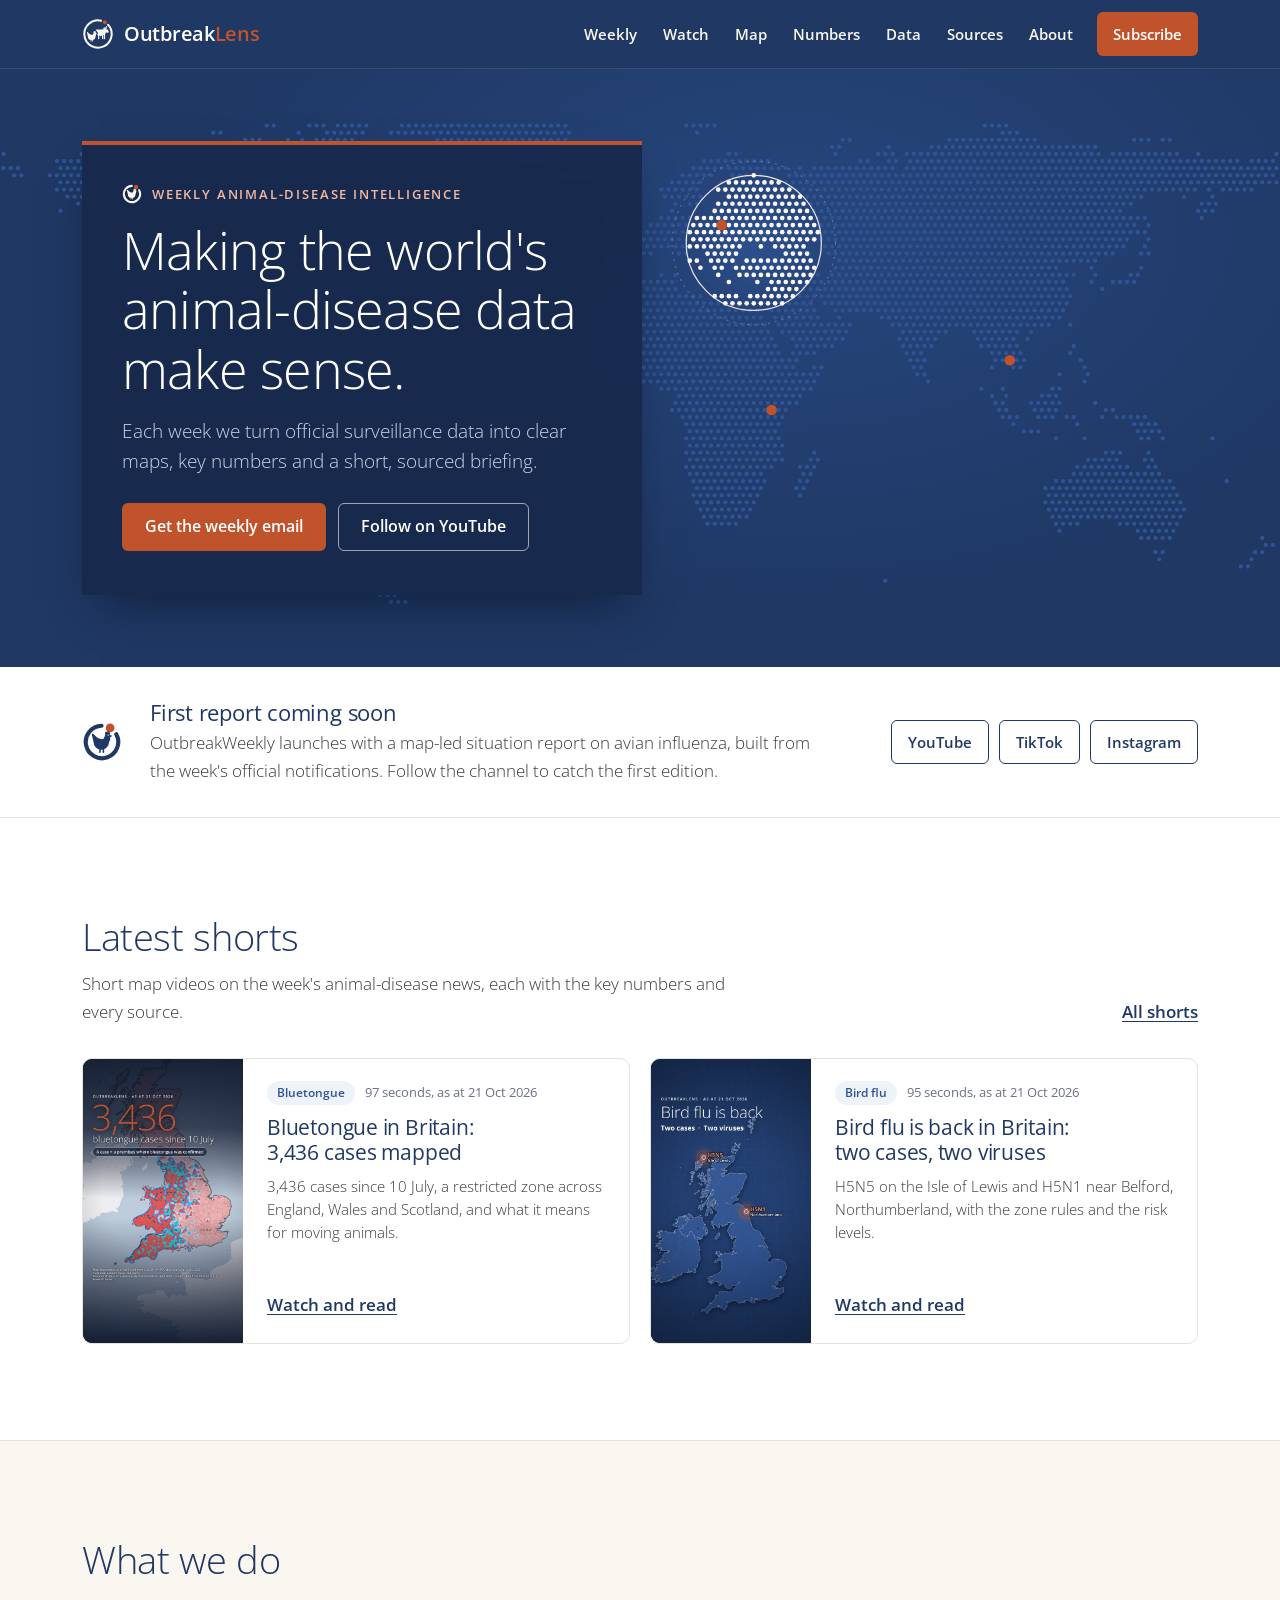
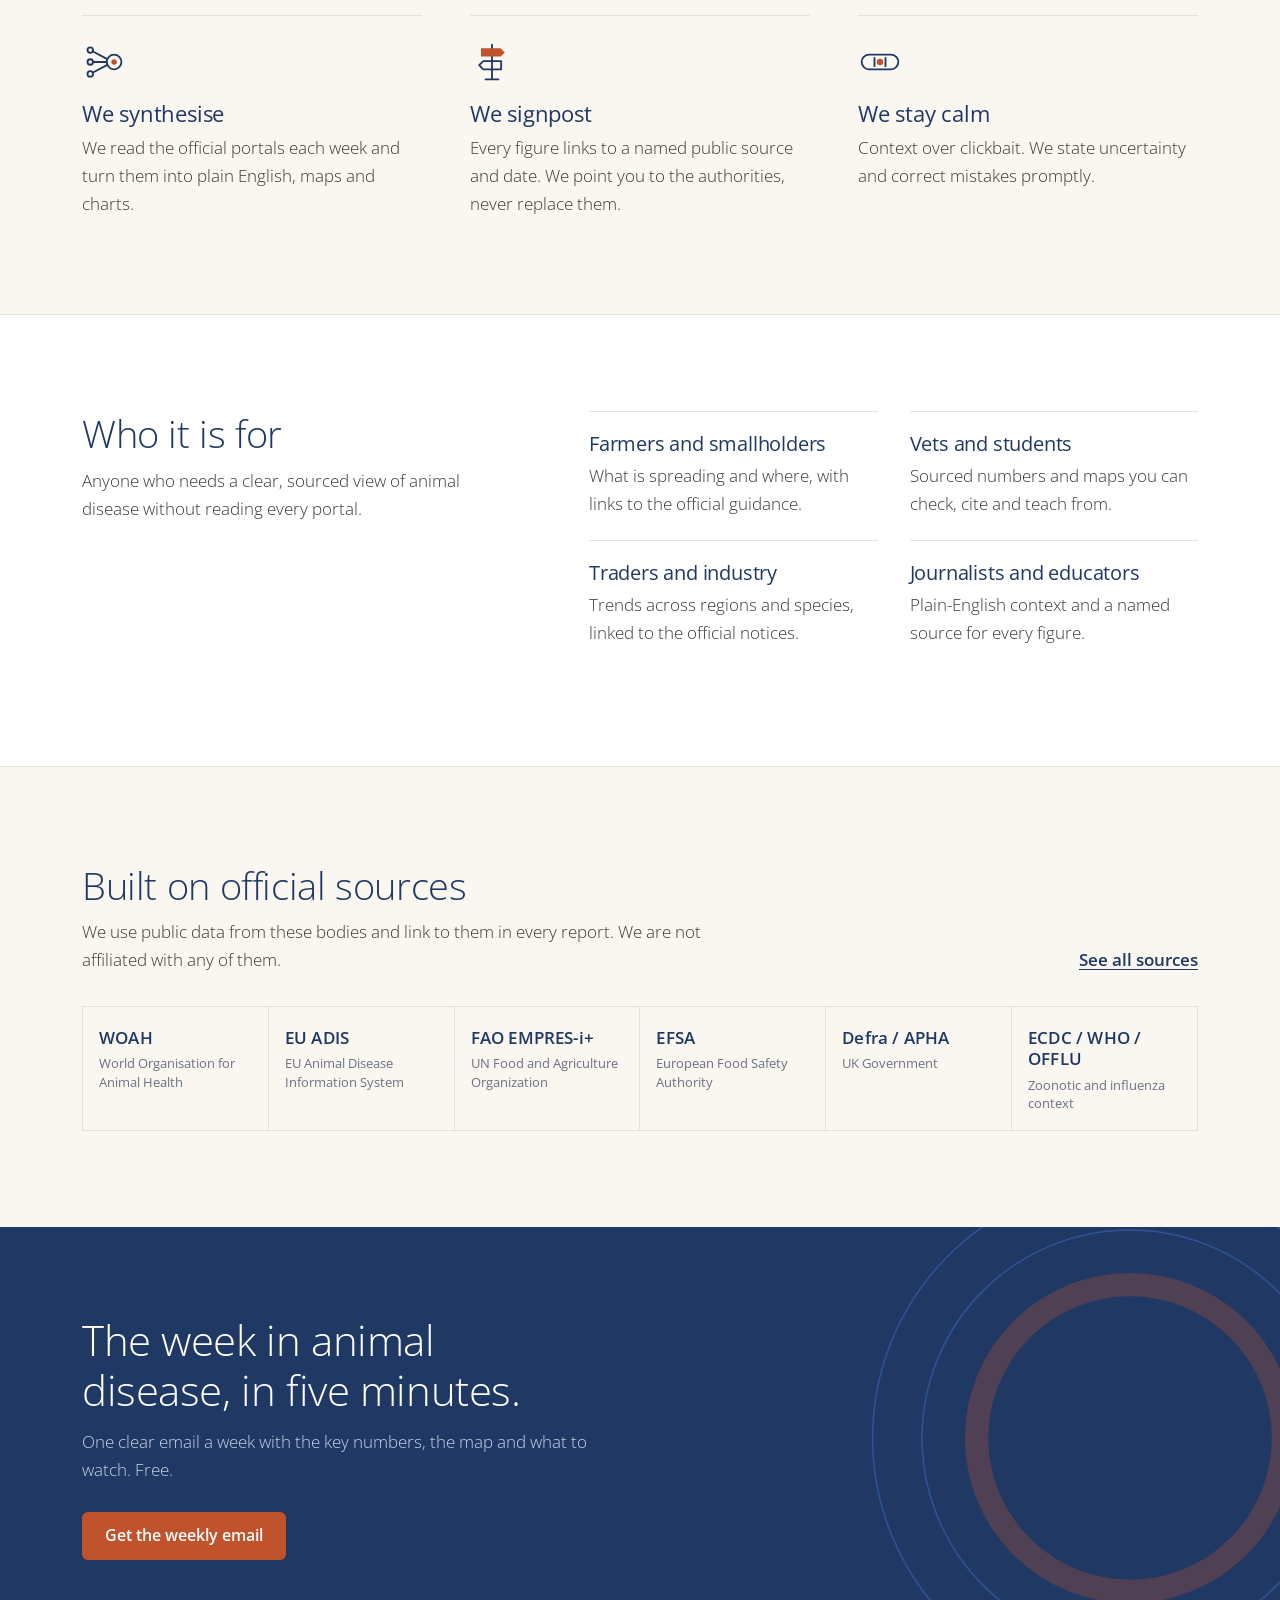
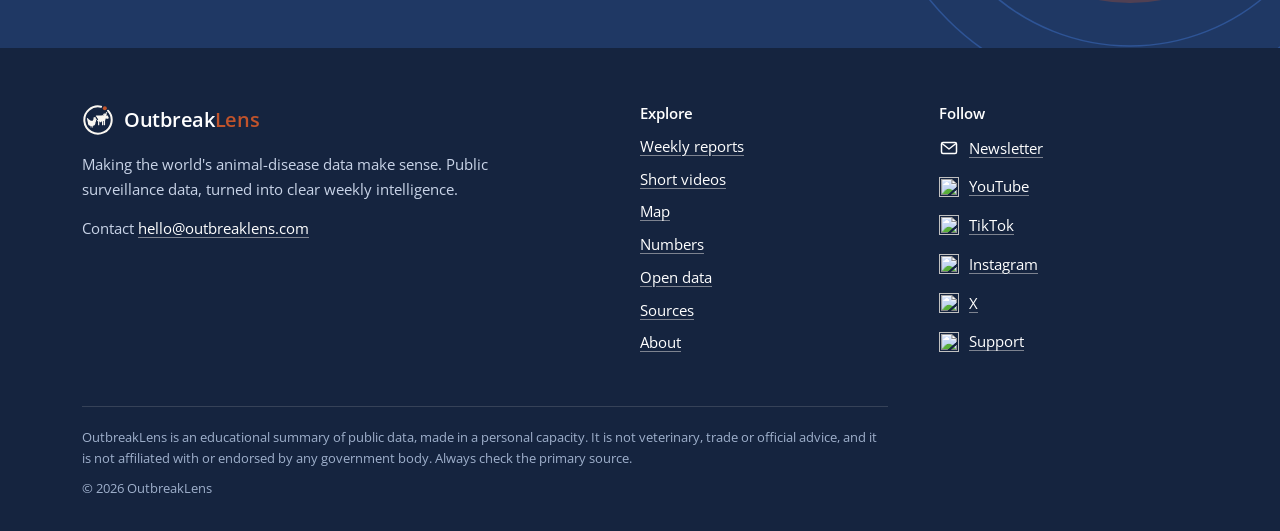
==== commit e3b8ac25: "Live data: pipeline, map, Numbers and open data pages - pipeline/: seven adapters (WOAH WAHIS, GOV.U" ====
--- a/website/index.html
+++ b/website/index.html
@@ -8,15 +8,15 @@
 <meta property="og:image" content="https://outbreaklens.com/assets/og.png"><meta property="og:image:width" content="1200"><meta property="og:image:height" content="630"><meta property="og:image:alt" content="OutbreakLens. Making the world&#39;s animal-disease data make sense."><meta name="twitter:card" content="summary_large_image">
 <link rel="preconnect" href="https://fonts.googleapis.com"><link rel="preconnect" href="https://fonts.gstatic.com" crossorigin>
 <link href="https://fonts.googleapis.com/css2?family=Open+Sans:ital,wght@0,300;0,400;0,500;0,600;0,700;1,300&display=swap" rel="stylesheet">
-<link rel="stylesheet" href="assets/styles.css?v=b3e9b15c">
+<link rel="stylesheet" href="assets/styles.css?v=ceddb2b5">
 <link rel="icon" type="image/svg+xml" href="assets/favicon.svg"><link rel="icon" href="assets/favicon.ico" sizes="any"><link rel="apple-touch-icon" href="assets/favicon-180.png">
 <script type="application/ld+json">{"@context":"https://schema.org","@graph":[{"@type":"Organization","@id":"https://outbreaklens.com/#organization","name":"OutbreakLens","url":"https://outbreaklens.com","logo":"https://outbreaklens.com/assets/logo-1024.png","sameAs":["https://www.youtube.com/@outbreaklens","https://www.tiktok.com/@outbreaklens","https://www.instagram.com/outbreaklens","https://x.com/OutbreakWeekly","https://ko-fi.com/outbreaklens"]},{"@type":"WebSite","@id":"https://outbreaklens.com/#website","name":"OutbreakLens","url":"https://outbreaklens.com","inLanguage":"en-GB","publisher":{"@id":"https://outbreaklens.com/#organization"}}]}</script>
 </head><body>
 <a class="skip" href="#main">Skip to main content</a>
 <header class="site-header on-dark"><div class="wrap bar">
 <a class="brand" href="index.html"><svg class="brand-mark" xmlns="http://www.w3.org/2000/svg" viewBox="0 0 96 96" aria-hidden="true" focusable="false"><path d="M78.01 20.06A41 41 0 1 1 57.19 8.04" fill="none" stroke="#FAF7F1" stroke-width="6" stroke-linecap="round"/><circle cx="68.5" cy="12.49" r="6" fill="#C0532B"/><path fill="#FAF7F1" fill-rule="evenodd" d="M73.55 29.53L73.8 28.75L74.13 28.11L74.32 27.84L74.65 27.46L75.34 26.91L75.5 26.75L75.7 26.43L75.82 26.08L75.86 25.78L75.83 25.48L75.75 25.19L75.61 24.92L75.42 24.68L75.19 24.49L74.93 24.34L74.64 24.25L74.42 24.22L74.12 24.23L73.83 24.3L73.55 24.42L72.75 25.04L72.05 25.75L71.52 26.5L71.08 27.31L70.74 28.18L70.45 29.28L70.13 29.1L69.81 28.97L69.37 28.85L68.96 28.78L67.95 28.72L66.87 28.81L65.79 29.03L64.79 29.37L63.95 29.8L63.63 30.02L63.31 30.3L63.08 30.59L62.9 30.92L62.85 31.2L62.88 31.47L63 31.72L63.25 31.99L63.54 32.18L63.91 32.35L64.42 32.49L64.92 32.58L65.46 32.62L66.03 32.62L66.62 32.57L67.22 32.49L67.8 32.36L68.41 32.19L67.78 32.55L66.99 32.94L65.82 33.41L65.21 33.6L64.57 33.75L62.74 33.96L60.77 34.11L57.66 34.23L48.79 34.39L46.55 34.48L44.32 34.61L42.81 34.75L42.51 34.81L42.1 35L41.92 35.15L41.72 35.37L41.6 35.57L41.48 35.85L41.42 36.3L41.49 36.75L41.69 37.16L41.88 37.39L42.12 37.58L42.92 37.97L43.44 38.31L43.81 38.63L44.19 39.06L44.58 39.64L44.9 40.36L45.06 41.02L45.16 41.98L45.25 42.27L45.4 42.53L45.59 42.76L45.83 42.95L46.94 43.5L47.2 43.67L47.48 43.9L47.74 44.2L47.96 44.54L48.09 44.81L48.22 45.19L48.29 45.72L48.26 46.25L48.13 46.77L47.9 47.25L47.58 47.68L47.21 48.01L46.84 48.24L45.95 48.67L45.59 48.96L45.41 49.21L45.28 49.48L45.21 49.78L45.19 50.12L45.28 50.57L45.46 50.91L45.71 51.2L46.03 51.41L46.31 51.53L46.68 51.59L48.2 51.67L48.2 62.5L48.25 62.8L48.38 63.15L48.55 63.4L48.82 63.66L49.15 63.85L49.51 63.95L50.32 63.96L50.69 63.9L51.04 63.74L51.34 63.51L51.6 63.15L51.74 62.8L51.79 62.43L51.79 51.58L52.64 51.56L52.57 51.92L52.55 52.25L52.6 52.64L52.69 52.96L52.82 53.26L53.01 53.58L53.25 53.87L53.51 54.11L53.98 54.43L54.52 54.67L55.1 54.81L55.7 54.85L56.37 54.77L57.01 54.56L57.6 54.22L58.1 53.77L58.45 53.24L58.57 52.96L58.65 52.64L58.7 52.05L58.65 51.73L58.57 51.42L59.98 51.38L59.98 62.43L60.03 62.8L60.16 63.15L60.43 63.51L60.73 63.74L61.07 63.9L61.44 63.96L62.25 63.95L62.62 63.85L62.94 63.66L63.17 63.46L63.38 63.15L63.52 62.8L63.56 62.5L63.57 51.29L65.34 51.25L65.36 62.43L65.42 62.87L65.62 63.28L65.92 63.61L66.31 63.85L66.67 63.95L67.66 63.96L68.04 63.92L68.25 63.85L68.52 63.7L68.7 63.57L68.9 63.34L69.02 63.15L69.13 62.87L69.2 62.43L69.2 50.29L69.94 47.77L70.51 46.01L71.16 44.29L71.75 42.98L72.36 43.32L73.01 43.63L73.69 43.89L74.42 44.08L75.18 44.22L75.97 44.3L76.8 44.3L77.65 44.24L77.93 44.2L78.44 44.03L78.89 43.78L79.26 43.44L79.43 43.25L79.7 42.81L79.89 42.32L80.01 41.79L80.06 41.23L80.03 40.64L79.92 40.05L79.72 39.45L79.44 38.87L78.15 36.73L77.33 35.49L76.54 34.39L75.42 33.01L74.71 32.27L74.36 31.95L73.67 31.42L73.3 31.18L73.41 30.22ZM75.53 35.26L75.46 35.49L75.34 35.71L75.2 35.88L75.02 36.04L74.81 36.15L74.58 36.23L74.34 36.25L74.1 36.23L73.87 36.17L73.66 36.06L73.47 35.91L73.31 35.72L73.19 35.51L73.12 35.28L73.09 35.04L73.11 34.8L73.18 34.57L73.29 34.36L73.44 34.17L73.62 34.01L73.85 33.89L74.08 33.82L74.32 33.8L74.56 33.82L74.79 33.89L75.01 34L75.19 34.16L75.34 34.34L75.46 34.55L75.53 34.78L75.55 35.02Z"/><g fill="#FAF7F1" transform="translate(9.64 34.87) scale(0.3866)"><path fill-rule="evenodd" d="M13.2 23A4.5 4.5 0 0 1 20.5 20.5C30 33 44 43 58 40L64.15 28.74A10 10 0 1 1 83.4 30.42C87 38 84 46 80 52A30 30 0 0 1 20 52ZM74.1 25A2.4 2.4 0 1 0 78.9 25A2.4 2.4 0 1 0 74.1 25Z"/><circle cx="68.5" cy="17.5" r="4.4"/><circle cx="74.5" cy="15" r="4.8"/><circle cx="80.6" cy="17.8" r="4.2"/><path d="M82.6 23.6L93 28.4L83.2 33Z"/><rect x="42" y="76" width="6" height="18" rx="3"/><rect x="55" y="76" width="6" height="18" rx="3"/></g></svg><span>Outbreak<span class="brand-lens">Lens</span></span></a>
-<nav class="nav-desktop" aria-label="Main"><a href="weekly.html">Weekly</a><a href="watch.html">Watch</a><a href="data.html">Data</a><a href="sources.html">Sources</a><a href="about.html">About</a><a class="nav-cta" href="subscribe.html">Subscribe</a></nav>
-<details class="nav-mobile"><summary>Menu <svg class="i-menu" viewBox="0 0 20 20" aria-hidden="true" focusable="false"><path d="M3 5.5h14M3 10h14M3 14.5h14" stroke="currentColor" stroke-width="2" stroke-linecap="round"/></svg><svg class="i-close" viewBox="0 0 20 20" aria-hidden="true" focusable="false"><path d="M5 5l10 10M15 5 5 15" stroke="currentColor" stroke-width="2" stroke-linecap="round"/></svg></summary><nav aria-label="Main"><a href="index.html" aria-current="page">Home</a><a href="weekly.html">Weekly</a><a href="watch.html">Watch</a><a href="data.html">Data</a><a href="sources.html">Sources</a><a href="about.html">About</a><a href="subscribe.html">Subscribe</a></nav></details>
+<nav class="nav-desktop" aria-label="Main"><a href="weekly.html">Weekly</a><a href="watch.html">Watch</a><a href="map.html">Map</a><a href="analytics.html">Numbers</a><a href="data.html">Data</a><a href="sources.html">Sources</a><a href="about.html">About</a><a class="nav-cta" href="subscribe.html">Subscribe</a></nav>
+<details class="nav-mobile"><summary>Menu <svg class="i-menu" viewBox="0 0 20 20" aria-hidden="true" focusable="false"><path d="M3 5.5h14M3 10h14M3 14.5h14" stroke="currentColor" stroke-width="2" stroke-linecap="round"/></svg><svg class="i-close" viewBox="0 0 20 20" aria-hidden="true" focusable="false"><path d="M5 5l10 10M15 5 5 15" stroke="currentColor" stroke-width="2" stroke-linecap="round"/></svg></summary><nav aria-label="Main"><a href="index.html" aria-current="page">Home</a><a href="weekly.html">Weekly</a><a href="watch.html">Watch</a><a href="map.html">Map</a><a href="analytics.html">Numbers</a><a href="data.html">Data</a><a href="sources.html">Sources</a><a href="about.html">About</a><a href="subscribe.html">Subscribe</a></nav></details>
 </div></header>
 <main id="main" tabindex="-1">
 <section class="hero on-dark" aria-labelledby="hero-title">
@@ -81,7 +81,7 @@
 <div class="foot-brand"><a class="brand" href="index.html"><svg class="brand-mark" xmlns="http://www.w3.org/2000/svg" viewBox="0 0 96 96" aria-hidden="true" focusable="false"><path d="M78.01 20.06A41 41 0 1 1 57.19 8.04" fill="none" stroke="#FAF7F1" stroke-width="6" stroke-linecap="round"/><circle cx="68.5" cy="12.49" r="6" fill="#C0532B"/><path fill="#FAF7F1" fill-rule="evenodd" d="M73.55 29.53L73.8 28.75L74.13 28.11L74.32 27.84L74.65 27.46L75.34 26.91L75.5 26.75L75.7 26.43L75.82 26.08L75.86 25.78L75.83 25.48L75.75 25.19L75.61 24.92L75.42 24.68L75.19 24.49L74.93 24.34L74.64 24.25L74.42 24.22L74.12 24.23L73.83 24.3L73.55 24.42L72.75 25.04L72.05 25.75L71.52 26.5L71.08 27.31L70.74 28.18L70.45 29.28L70.13 29.1L69.81 28.97L69.37 28.85L68.96 28.78L67.95 28.72L66.87 28.81L65.79 29.03L64.79 29.37L63.95 29.8L63.63 30.02L63.31 30.3L63.08 30.59L62.9 30.92L62.85 31.2L62.88 31.47L63 31.72L63.25 31.99L63.54 32.18L63.91 32.35L64.42 32.49L64.92 32.58L65.46 32.62L66.03 32.62L66.62 32.57L67.22 32.49L67.8 32.36L68.41 32.19L67.78 32.55L66.99 32.94L65.82 33.41L65.21 33.6L64.57 33.75L62.74 33.96L60.77 34.11L57.66 34.23L48.79 34.39L46.55 34.48L44.32 34.61L42.81 34.75L42.51 34.81L42.1 35L41.92 35.15L41.72 35.37L41.6 35.57L41.48 35.85L41.42 36.3L41.49 36.75L41.69 37.16L41.88 37.39L42.12 37.58L42.92 37.97L43.44 38.31L43.81 38.63L44.19 39.06L44.58 39.64L44.9 40.36L45.06 41.02L45.16 41.98L45.25 42.27L45.4 42.53L45.59 42.76L45.83 42.95L46.94 43.5L47.2 43.67L47.48 43.9L47.74 44.2L47.96 44.54L48.09 44.81L48.22 45.19L48.29 45.72L48.26 46.25L48.13 46.77L47.9 47.25L47.58 47.68L47.21 48.01L46.84 48.24L45.95 48.67L45.59 48.96L45.41 49.21L45.28 49.48L45.21 49.78L45.19 50.12L45.28 50.57L45.46 50.91L45.71 51.2L46.03 51.41L46.31 51.53L46.68 51.59L48.2 51.67L48.2 62.5L48.25 62.8L48.38 63.15L48.55 63.4L48.82 63.66L49.15 63.85L49.51 63.95L50.32 63.96L50.69 63.9L51.04 63.74L51.34 63.51L51.6 63.15L51.74 62.8L51.79 62.43L51.79 51.58L52.64 51.56L52.57 51.92L52.55 52.25L52.6 52.64L52.69 52.96L52.82 53.26L53.01 53.58L53.25 53.87L53.51 54.11L53.98 54.43L54.52 54.67L55.1 54.81L55.7 54.85L56.37 54.77L57.01 54.56L57.6 54.22L58.1 53.77L58.45 53.24L58.57 52.96L58.65 52.64L58.7 52.05L58.65 51.73L58.57 51.42L59.98 51.38L59.98 62.43L60.03 62.8L60.16 63.15L60.43 63.51L60.73 63.74L61.07 63.9L61.44 63.96L62.25 63.95L62.62 63.85L62.94 63.66L63.17 63.46L63.38 63.15L63.52 62.8L63.56 62.5L63.57 51.29L65.34 51.25L65.36 62.43L65.42 62.87L65.62 63.28L65.92 63.61L66.31 63.85L66.67 63.95L67.66 63.96L68.04 63.92L68.25 63.85L68.52 63.7L68.7 63.57L68.9 63.34L69.02 63.15L69.13 62.87L69.2 62.43L69.2 50.29L69.94 47.77L70.51 46.01L71.16 44.29L71.75 42.98L72.36 43.32L73.01 43.63L73.69 43.89L74.42 44.08L75.18 44.22L75.97 44.3L76.8 44.3L77.65 44.24L77.93 44.2L78.44 44.03L78.89 43.78L79.26 43.44L79.43 43.25L79.7 42.81L79.89 42.32L80.01 41.79L80.06 41.23L80.03 40.64L79.92 40.05L79.72 39.45L79.44 38.87L78.15 36.73L77.33 35.49L76.54 34.39L75.42 33.01L74.71 32.27L74.36 31.95L73.67 31.42L73.3 31.18L73.41 30.22ZM75.53 35.26L75.46 35.49L75.34 35.71L75.2 35.88L75.02 36.04L74.81 36.15L74.58 36.23L74.34 36.25L74.1 36.23L73.87 36.17L73.66 36.06L73.47 35.91L73.31 35.72L73.19 35.51L73.12 35.28L73.09 35.04L73.11 34.8L73.18 34.57L73.29 34.36L73.44 34.17L73.62 34.01L73.85 33.89L74.08 33.82L74.32 33.8L74.56 33.82L74.79 33.89L75.01 34L75.19 34.16L75.34 34.34L75.46 34.55L75.53 34.78L75.55 35.02Z"/><g fill="#FAF7F1" transform="translate(9.64 34.87) scale(0.3866)"><path fill-rule="evenodd" d="M13.2 23A4.5 4.5 0 0 1 20.5 20.5C30 33 44 43 58 40L64.15 28.74A10 10 0 1 1 83.4 30.42C87 38 84 46 80 52A30 30 0 0 1 20 52ZM74.1 25A2.4 2.4 0 1 0 78.9 25A2.4 2.4 0 1 0 74.1 25Z"/><circle cx="68.5" cy="17.5" r="4.4"/><circle cx="74.5" cy="15" r="4.8"/><circle cx="80.6" cy="17.8" r="4.2"/><path d="M82.6 23.6L93 28.4L83.2 33Z"/><rect x="42" y="76" width="6" height="18" rx="3"/><rect x="55" y="76" width="6" height="18" rx="3"/></g></svg><span>Outbreak<span class="brand-lens">Lens</span></span></a>
 <p>Making the world&#39;s animal-disease data make sense. Public surveillance data, turned into clear weekly intelligence.</p>
 <p>Contact <a href="mailto:hello@outbreaklens.com">hello@outbreaklens.com</a></p></div>
-<nav aria-label="Footer"><h2>Explore</h2><ul class="foot-links"><li><a href="weekly.html">Weekly reports</a></li><li><a href="watch.html">Short videos</a></li><li><a href="data.html">Open data</a></li><li><a href="sources.html">Sources</a></li><li><a href="about.html">About</a></li></ul></nav>
+<nav aria-label="Footer"><h2>Explore</h2><ul class="foot-links"><li><a href="weekly.html">Weekly reports</a></li><li><a href="watch.html">Short videos</a></li><li><a href="map.html">Map</a></li><li><a href="analytics.html">Numbers</a></li><li><a href="data.html">Open data</a></li><li><a href="sources.html">Sources</a></li><li><a href="about.html">About</a></li></ul></nav>
 <div><h2>Follow</h2><ul class="foot-links"><li><a class="plat" href="subscribe.html"><svg viewBox="0 0 20 20" aria-hidden="true" focusable="false"><rect x="2.5" y="4.5" width="15" height="11" rx="1.5" fill="none" stroke="currentColor" stroke-width="1.5"/><path d="m3 5.5 7 5.5 7-5.5" fill="none" stroke="currentColor" stroke-width="1.5" stroke-linejoin="round"/></svg>Newsletter</a></li><li><a class="plat" href="https://www.youtube.com/@outbreaklens" target="_blank" rel="noopener"><img src="https://cdn.simpleicons.org/youtube/FAF7F1" width="20" height="20" alt="" loading="lazy" decoding="async" referrerpolicy="no-referrer">YouTube<span class="vh"> (opens in a new tab)</span></a></li><li><a class="plat" href="https://www.tiktok.com/@outbreaklens" target="_blank" rel="noopener"><img src="https://cdn.simpleicons.org/tiktok/FAF7F1" width="20" height="20" alt="" loading="lazy" decoding="async" referrerpolicy="no-referrer">TikTok<span class="vh"> (opens in a new tab)</span></a></li><li><a class="plat" href="https://www.instagram.com/outbreaklens" target="_blank" rel="noopener"><img src="https://cdn.simpleicons.org/instagram/FAF7F1" width="20" height="20" alt="" loading="lazy" decoding="async" referrerpolicy="no-referrer">Instagram<span class="vh"> (opens in a new tab)</span></a></li><li><a class="plat" href="https://x.com/OutbreakWeekly" target="_blank" rel="noopener"><img src="https://cdn.simpleicons.org/x/FAF7F1" width="20" height="20" alt="" loading="lazy" decoding="async" referrerpolicy="no-referrer">X<span class="vh"> (opens in a new tab)</span></a></li><li><a class="plat" href="https://ko-fi.com/outbreaklens" target="_blank" rel="noopener"><img src="https://cdn.simpleicons.org/kofi/FAF7F1" width="20" height="20" alt="" loading="lazy" decoding="async" referrerpolicy="no-referrer">Support<span class="vh"> OutbreakLens on Ko-fi (opens in a new tab)</span></a></li></ul></div>
 </div>
 <p class="disclaimer">OutbreakLens is an educational summary of public data, made in a personal capacity. It is not veterinary, trade or official advice, and it is not affiliated with or endorsed by any government body. Always check the primary source.</p>
--- a/website/assets/styles.css
+++ b/website/assets/styles.css
@@ -60,7 +60,8 @@
 font-weight:600;border-left:4px solid transparent}
 .nav-mobile nav a:hover{background:rgba(250,247,241,.06)}
 .nav-mobile nav a[aria-current="page"]{border-left-color:var(--accent);background:rgba(250,247,241,.05)}
-@media(min-width:768px){.bar{min-height:68px}.nav-desktop{display:flex;align-items:center;gap:2px}.nav-mobile{display:none}}
+@media(min-width:768px){.bar{min-height:68px}}
+@media(min-width:1024px){.nav-desktop{display:flex;align-items:center;gap:2px}.nav-mobile{display:none}}
 
 /* buttons */
 .btn{display:inline-flex;align-items:center;justify-content:center;gap:8px;min-height:48px;padding:12px 22px;
@@ -331,5 +332,128 @@
 .disclaimer{margin:40px 0 0;padding-top:20px;border-top:1px solid rgba(250,247,241,.14);font-size:.8125rem;line-height:1.55;color:var(--on-dark3);max-width:62em}
 .copyright{margin:10px 0 0;font-size:.8125rem;color:var(--on-dark3)}
 
+/* live data pages: map, numbers, data */
+.section.tight{padding:28px 0 56px}
+@media(min-width:768px){.section.tight{padding:40px 0 72px}}
+.section.tight + .section.tight{padding-top:0}
+.lede-row{display:flex;flex-wrap:wrap;gap:6px 18px;align-items:baseline;margin:0 0 20px;font-size:.875rem;font-weight:400;color:var(--muted)}
+.filters{display:grid;gap:18px;margin:0 0 18px}
+.chips{border:0;margin:0;padding:0;min-width:0}
+.chips legend,.field-label{display:block;font-size:.875rem;font-weight:600;color:var(--ink2);margin:0 0 8px;padding:0}
+.chip-row{display:flex;flex-wrap:wrap;gap:8px}
+.chip{position:relative;display:inline-flex}
+.chip input{position:absolute;inset:0;width:100%;height:100%;margin:0;opacity:0;cursor:pointer}
+.chip span{display:inline-flex;align-items:center;gap:8px;min-height:40px;padding:8px 14px;border:1px solid #d9d2c5;
+border-radius:999px;background:var(--card);font-size:.875rem;font-weight:600;color:var(--navy);line-height:1.2}
+.chip input:hover + span{border-color:var(--navy2)}
+.chip input:checked + span{background:var(--navy);border-color:var(--navy);color:#fff}
+.chip input:focus-visible + span{outline:3px solid var(--accent);outline-offset:2px}
+.cat-dot{width:10px;height:10px;border-radius:50%;background:var(--c);flex:none;box-shadow:0 0 0 2px #fff}
+@media(max-width:639px){.chip-row{gap:6px}.chip span{min-height:36px;padding:6px 10px;gap:6px;font-size:.8125rem}}
+.time-row{display:grid;grid-template-columns:repeat(2,minmax(0,1fr));gap:12px}
+.time-row .slider{grid-column:1/-1}
+@media(min-width:900px){.time-row{grid-template-columns:11rem 11rem minmax(0,1fr);align-items:start;gap:20px}.time-row .slider{grid-column:auto}}
+.field{display:grid;gap:6px;min-width:0}
+.field select{font:inherit;font-size:.9375rem;font-weight:400;color:var(--ink);width:100%;min-height:44px;padding:8px 12px;
+border:1px solid #cfc8bb;border-radius:6px;background:#fff}
+.slider input[type=range]{width:100%;min-height:36px;margin:0;accent-color:var(--navy)}
+.slider output{display:block;font-size:.875rem;font-weight:400;color:var(--ink2)}
+.map-summary{margin:0 0 10px;font-size:.9375rem;font-weight:400;color:var(--ink2)}
+.map-shell{position:relative;border:1px solid var(--line);border-radius:var(--radius);overflow:hidden;background:#e3e9ec}
+.map-shell .leaflet-container{background:#e3e9ec}
+#map{height:64vh;min-height:360px;max-height:620px}
+@media(min-width:768px){#map{height:580px}}
+.map-shell noscript p{padding:24px}
+.map-shell .leaflet-container{font-family:var(--font);font-weight:400;font-size:.8125rem}
+.map-shell .leaflet-container a{color:var(--navy)}
+.map-shell .leaflet-control-attribution{font-size:11px}
+.pin-wrap{width:0!important;height:0!important;background:none;border:0}
+.pin{position:absolute;left:0;top:0;transform:translate(-50%,-50%);display:inline-flex;align-items:center;gap:4px;height:20px;
+padding:0 7px 0 5px;border-radius:999px;background:#fff;box-shadow:0 0 0 1px rgba(28,27,25,.16),0 1px 3px rgba(28,27,25,.28);
+font:600 11px/1 var(--font);letter-spacing:.02em;color:var(--ink);white-space:nowrap}
+.pin i,.key i{width:10px;height:10px;border-radius:50%;background:var(--c);flex:none}
+.cluster-wrap{background:none;border:0}
+.cluster{display:flex;align-items:center;justify-content:center;width:100%;height:100%;border-radius:50%;background:var(--navy);
+color:#fff;font:600 12px/1 var(--font);box-shadow:0 0 0 3px rgba(250,247,241,.92),0 1px 4px rgba(0,0,0,.3)}
+.map-shell .leaflet-popup-content{margin:14px 16px;font-size:.875rem;line-height:1.5;color:var(--ink)}
+.map-shell .leaflet-popup-content p{margin:0}
+.map-shell .leaflet-popup-content .pop-title{font-size:1rem;font-weight:600;color:var(--navy);margin:0 0 2px;line-height:1.3}
+.map-shell .leaflet-popup-content .pop-place{margin:0 0 10px;color:var(--ink2)}
+.map-shell .pop-n{display:block;font-size:1.5rem;font-weight:300;color:var(--navy);line-height:1.1;margin:0 0 2px}
+.map-shell .leaflet-popup-content .pop-meta{margin:8px 0 0;color:var(--muted);font-size:.8125rem;line-height:1.45}
+.map-shell .leaflet-popup-content .pop-links{margin:10px 0 0;padding:8px 0 0;border-top:1px solid var(--line);font-size:.8125rem}
+.key-list{display:flex;flex-wrap:wrap;gap:8px 16px;list-style:none;margin:14px 0 0;padding:0;font-size:.875rem;font-weight:400;color:var(--ink2)}
+.key-list li{display:inline-flex;align-items:center;gap:8px}
+.key{display:inline-flex;align-items:center;gap:4px;height:20px;padding:0 7px 0 5px;border-radius:999px;background:#fff;
+box-shadow:0 0 0 1px rgba(28,27,25,.16);font:600 11px/1 var(--font);letter-spacing:.02em;color:var(--ink)}
+.key-cluster{display:inline-flex;align-items:center;justify-content:center;width:22px;height:22px;border-radius:50%;background:var(--navy);
+color:#fff;font:600 10px/1 var(--font)}
+.below-map{display:grid;gap:4px;margin:18px 0 0;max-width:52rem}
+.below-map p{margin:0 0 6px}
+.updated{font-size:.875rem;font-weight:400;color:var(--ink2)}
+.src-block{max-width:52rem;margin:40px 0 0;padding-top:24px;border-top:1px solid var(--line)}
+.src-block h2{font-size:1.375rem;margin:0 0 12px}
+.src-items{list-style:none;margin:0 0 14px;padding:0;font-size:.9375rem;font-weight:400}
+.src-items li{padding:10px 0;border-bottom:1px solid var(--line)}
+.src-items li:first-child{border-top:1px solid var(--line)}
+.src-items b{font-weight:600;color:var(--navy)}
+.src-items span{display:block;color:var(--muted);font-size:.8125rem;margin-top:2px}
+.fine{font-size:.8125rem;line-height:1.55;font-weight:400;color:var(--muted);margin:0 0 8px}
+.tiles{display:grid;gap:1px;background:var(--line);border:1px solid var(--line);border-radius:var(--radius);overflow:hidden;margin:0 0 28px}
+@media(min-width:640px){.tiles{grid-template-columns:repeat(2,minmax(0,1fr))}}
+@media(min-width:1024px){.tiles{grid-template-columns:repeat(3,minmax(0,1fr))}}
+.tile{background:var(--card);padding:20px 20px 18px;display:flex;flex-direction:column;gap:6px;min-width:0}
+.tile b{display:block;font-weight:300;font-size:clamp(2.25rem,1.9rem + 1.4vw,3rem);line-height:1.05;color:var(--navy)}
+.tile .t-label{color:var(--ink);font-weight:400;line-height:1.45}
+.tile .t-src{margin-top:auto;padding-top:6px;font-size:.8125rem;color:var(--muted);font-weight:400;line-height:1.45}
+.facts{margin:0;border-top:1px solid var(--line)}
+.facts div{display:grid;gap:2px 20px;padding:12px 0;border-bottom:1px solid var(--line)}
+@media(min-width:768px){.facts div{grid-template-columns:15rem minmax(0,1fr)}}
+.facts dt{font-weight:600;color:var(--navy);font-size:.9375rem}
+.facts dd{margin:0;color:var(--ink2);font-weight:400;font-size:.9375rem}
+.charts{display:grid;gap:16px;margin:18px 0 20px}
+@media(min-width:700px){.charts{grid-template-columns:repeat(2,minmax(0,1fr))}}
+@media(min-width:1100px){.charts{grid-template-columns:repeat(3,minmax(0,1fr));gap:20px}}
+.chart-card{position:relative;display:flex;flex-direction:column;min-width:0;background:var(--card);border:1px solid var(--line);
+border-radius:var(--radius);padding:20px 18px 16px}
+.chart-card[hidden]{display:none}
+.chart-card h3{display:flex;align-items:center;gap:10px;font-size:1.1875rem;margin:0 0 4px}
+.chart-sub{margin:0 0 12px;font-size:.875rem;line-height:1.45;color:var(--ink2);font-weight:400}
+.chart{display:block;width:100%;max-width:520px;height:auto;overflow:visible}
+.chart:focus-visible{outline:3px solid var(--accent);outline-offset:4px;border-radius:4px}
+.chart .grid{stroke:#ece7de;stroke-width:1}
+.chart .base{stroke:#c9c2b5;stroke-width:1}
+.chart text{font-family:var(--font)}
+.chart .tick,.chart .xl{font-size:11px;font-weight:400;fill:#6b7280;font-variant-numeric:tabular-nums}
+.chart .bar{fill:#6b7280}
+.chart .bar.now{fill:var(--accent)}
+.chart .bar.on{fill:#454c58}
+.chart .bar.now.on{fill:var(--accent-dark)}
+.chart .val{font-size:12px;font-weight:600;fill:var(--ink)}
+.chart .hit{fill:transparent}
+.chart-top,.chart-src{margin:8px 0 0;font-size:.8125rem;line-height:1.45;font-weight:400;color:var(--ink2)}
+.chart-src{color:var(--muted)}
+.chart-card details{margin-top:8px;font-size:.875rem}
+.chart-card summary,.dict summary{cursor:pointer;font-weight:600;color:var(--navy);min-height:36px;display:flex;align-items:center;
+gap:10px;list-style:none}
+.chart-card summary::-webkit-details-marker,.dict summary::-webkit-details-marker{display:none}
+.chart-card summary::after,.dict summary::after{content:"";width:7px;height:7px;border-right:2px solid currentColor;
+border-bottom:2px solid currentColor;transform:translateY(-2px) rotate(45deg)}
+.chart-card details[open] > summary::after,.dict[open] > summary::after{transform:translateY(2px) rotate(-135deg)}
+.mini-table{width:100%;border-collapse:collapse;font-size:.8125rem;margin:4px 0 0;font-variant-numeric:tabular-nums}
+.mini-table th,.mini-table td{padding:5px 6px;border-bottom:1px solid var(--line);text-align:right;font-weight:400}
+.mini-table th{font-weight:600;color:var(--ink2)}
+.mini-table th:first-child,.mini-table td:first-child{text-align:left}
+.chart-tip{position:absolute;z-index:5;pointer-events:none;background:var(--navy-ink);color:#fff;font-size:.8125rem;line-height:1.35;
+padding:6px 10px;border-radius:6px;white-space:nowrap;transform:translate(-50%,calc(-100% - 8px));opacity:0;transition:opacity .1s}
+.chart-tip.show{opacity:1}
+.chart-tip strong{display:block;font-size:1rem;font-weight:600}
+.dl-cats{display:flex;flex-wrap:wrap;gap:4px 14px}
+.dict{margin:0 0 32px}
+.dict .data-table td:first-child{white-space:nowrap;font-weight:600}
+.status-live{color:var(--green);font-weight:600}
+.status-fallback{color:#8a5a00;font-weight:600}
+.status-failed{color:#b42318;font-weight:600}
+
 @media(prefers-reduced-motion:reduce){*{transition:none!important}
 .sig-pulse{animation:none;opacity:.55;transform:scale(2.2)}}
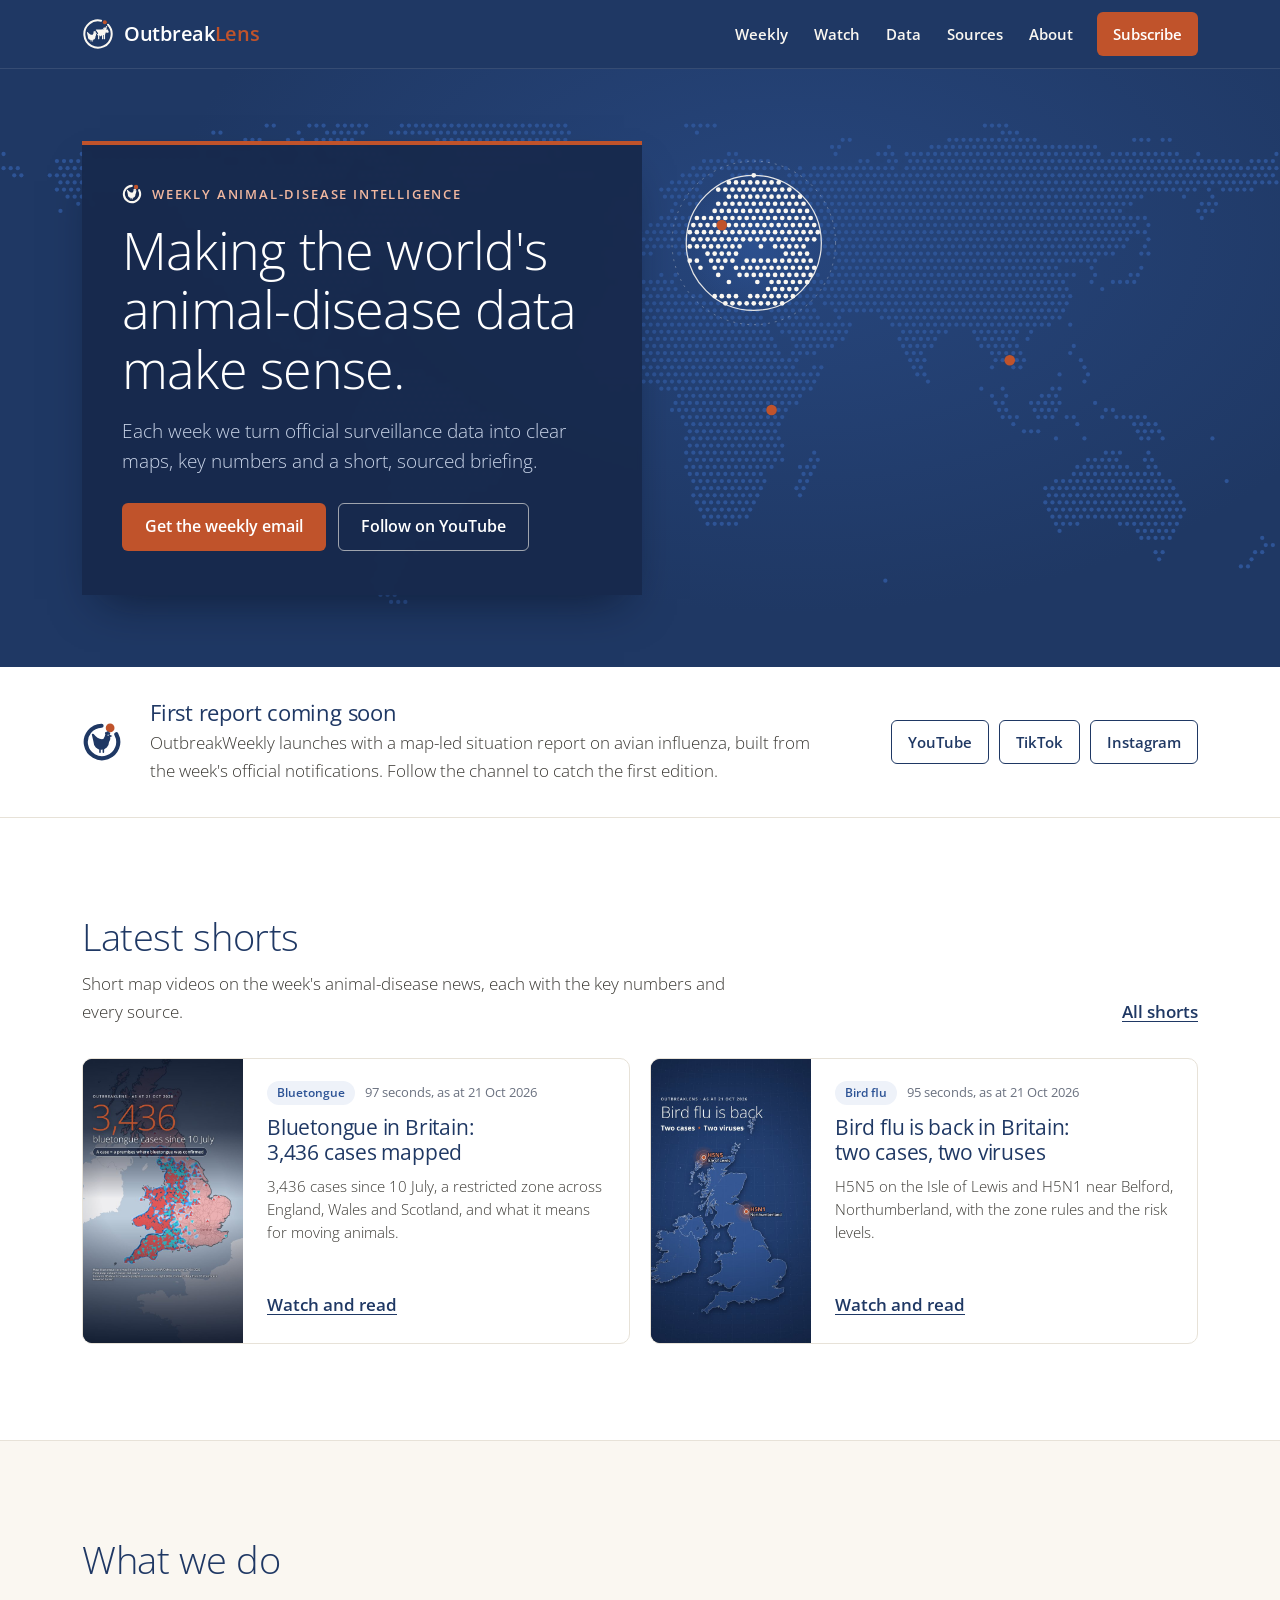
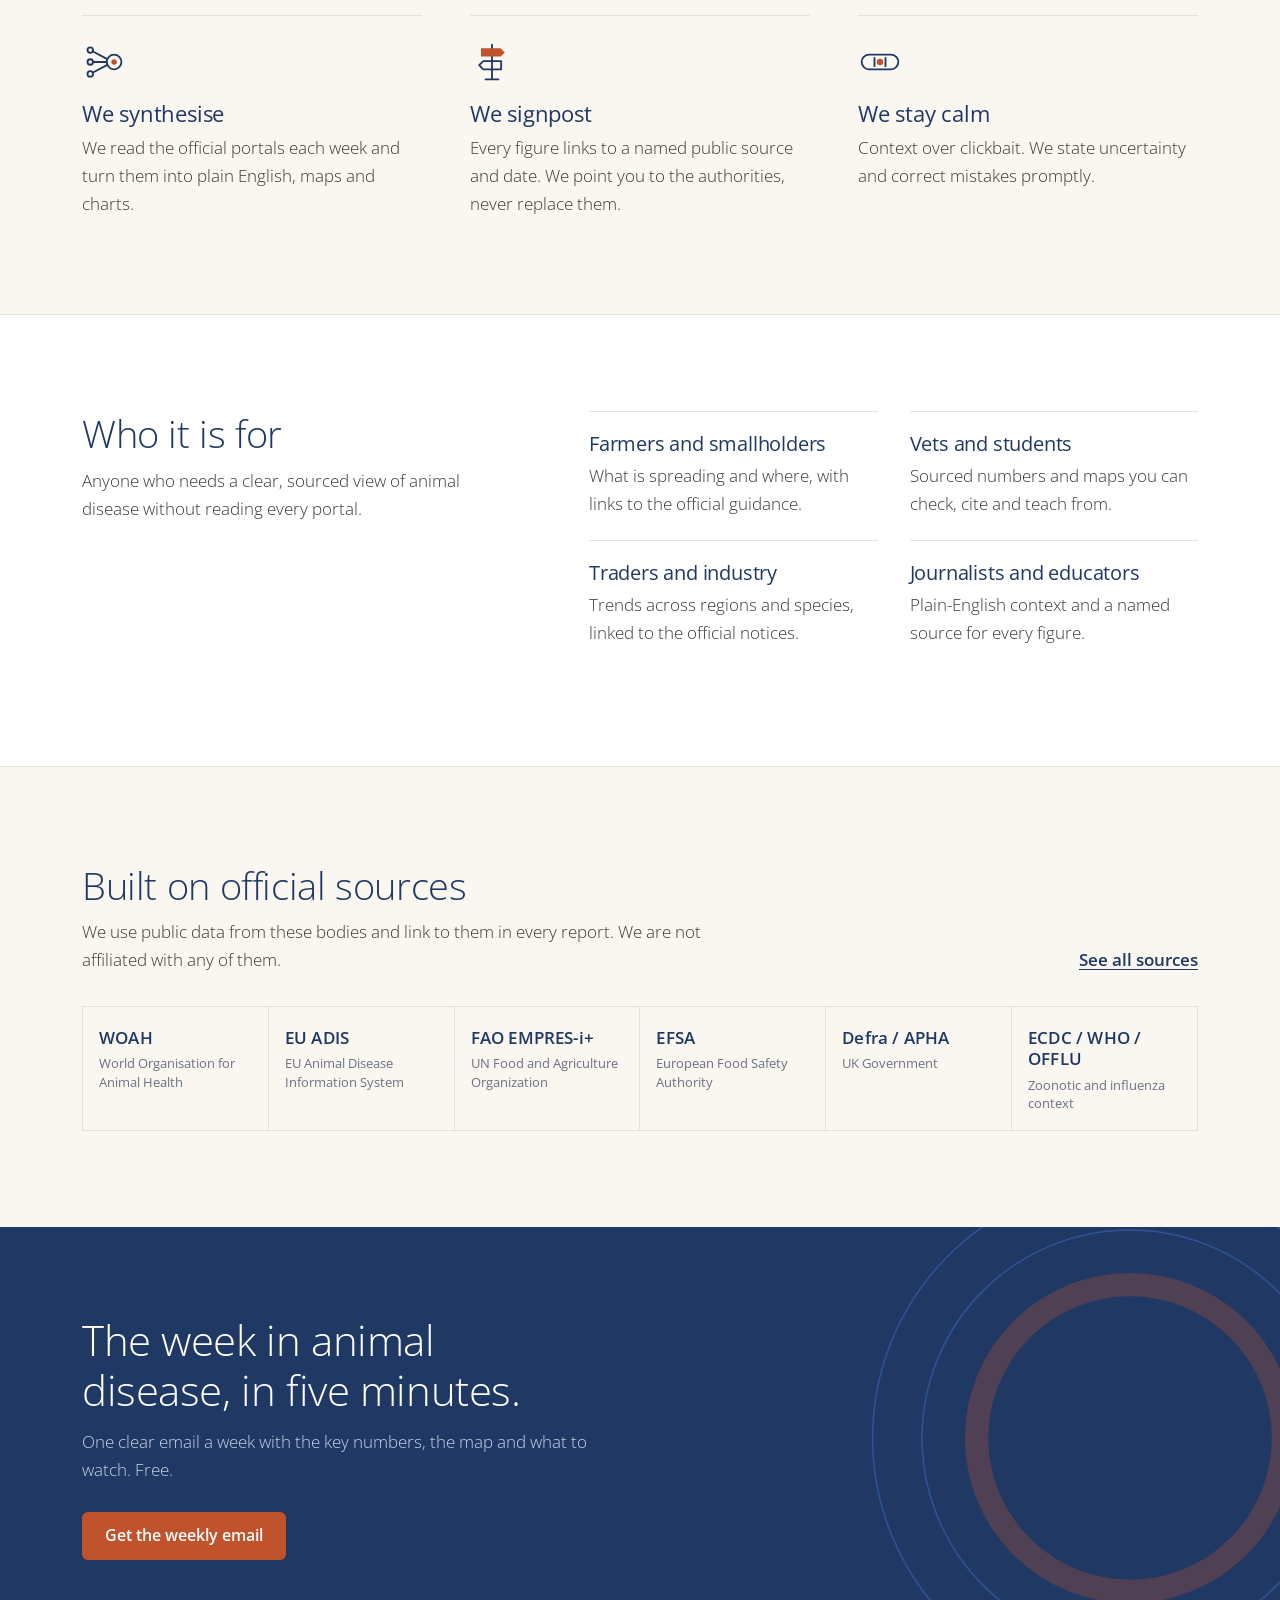
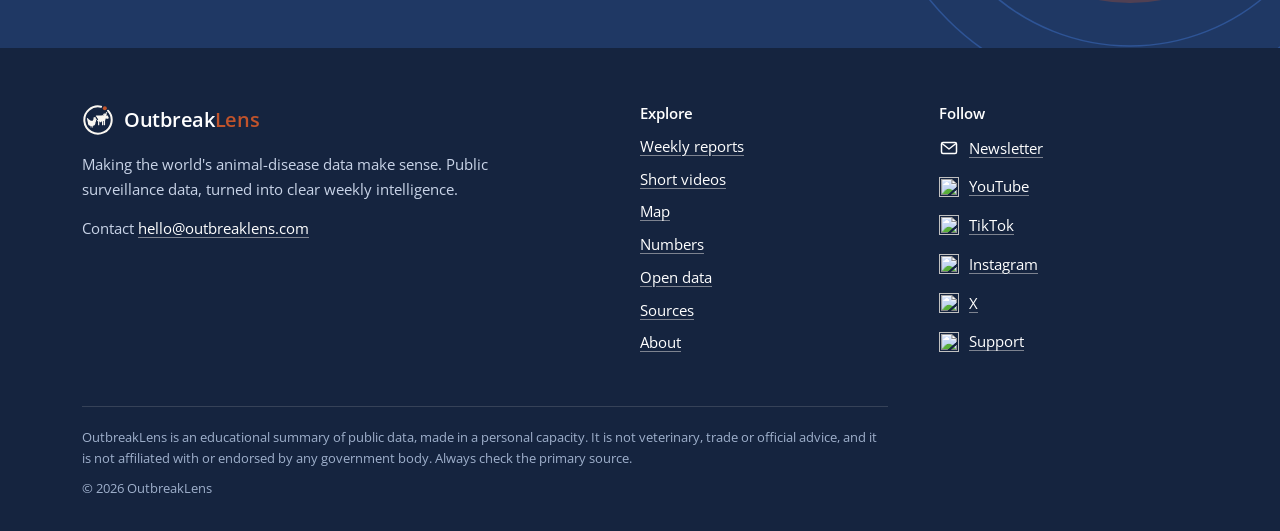
==== commit a3027677: "Data pages: OSM basemap, shape and colour symbols, HPAI naming, tables - Map: MapLibre GL JS 5.24.0 " ====
--- a/website/index.html
+++ b/website/index.html
@@ -8,15 +8,15 @@
 <meta property="og:image" content="https://outbreaklens.com/assets/og.png"><meta property="og:image:width" content="1200"><meta property="og:image:height" content="630"><meta property="og:image:alt" content="OutbreakLens. Making the world&#39;s animal-disease data make sense."><meta name="twitter:card" content="summary_large_image">
 <link rel="preconnect" href="https://fonts.googleapis.com"><link rel="preconnect" href="https://fonts.gstatic.com" crossorigin>
 <link href="https://fonts.googleapis.com/css2?family=Open+Sans:ital,wght@0,300;0,400;0,500;0,600;0,700;1,300&display=swap" rel="stylesheet">
-<link rel="stylesheet" href="assets/styles.css?v=ceddb2b5">
+<link rel="stylesheet" href="assets/styles.css?v=685a149b">
 <link rel="icon" type="image/svg+xml" href="assets/favicon.svg"><link rel="icon" href="assets/favicon.ico" sizes="any"><link rel="apple-touch-icon" href="assets/favicon-180.png">
 <script type="application/ld+json">{"@context":"https://schema.org","@graph":[{"@type":"Organization","@id":"https://outbreaklens.com/#organization","name":"OutbreakLens","url":"https://outbreaklens.com","logo":"https://outbreaklens.com/assets/logo-1024.png","sameAs":["https://www.youtube.com/@outbreaklens","https://www.tiktok.com/@outbreaklens","https://www.instagram.com/outbreaklens","https://x.com/OutbreakWeekly","https://ko-fi.com/outbreaklens"]},{"@type":"WebSite","@id":"https://outbreaklens.com/#website","name":"OutbreakLens","url":"https://outbreaklens.com","inLanguage":"en-GB","publisher":{"@id":"https://outbreaklens.com/#organization"}}]}</script>
 </head><body>
 <a class="skip" href="#main">Skip to main content</a>
 <header class="site-header on-dark"><div class="wrap bar">
 <a class="brand" href="index.html"><svg class="brand-mark" xmlns="http://www.w3.org/2000/svg" viewBox="0 0 96 96" aria-hidden="true" focusable="false"><path d="M78.01 20.06A41 41 0 1 1 57.19 8.04" fill="none" stroke="#FAF7F1" stroke-width="6" stroke-linecap="round"/><circle cx="68.5" cy="12.49" r="6" fill="#C0532B"/><path fill="#FAF7F1" fill-rule="evenodd" d="M73.55 29.53L73.8 28.75L74.13 28.11L74.32 27.84L74.65 27.46L75.34 26.91L75.5 26.75L75.7 26.43L75.82 26.08L75.86 25.78L75.83 25.48L75.75 25.19L75.61 24.92L75.42 24.68L75.19 24.49L74.93 24.34L74.64 24.25L74.42 24.22L74.12 24.23L73.83 24.3L73.55 24.42L72.75 25.04L72.05 25.75L71.52 26.5L71.08 27.31L70.74 28.18L70.45 29.28L70.13 29.1L69.81 28.97L69.37 28.85L68.96 28.78L67.95 28.72L66.87 28.81L65.79 29.03L64.79 29.37L63.95 29.8L63.63 30.02L63.31 30.3L63.08 30.59L62.9 30.92L62.85 31.2L62.88 31.47L63 31.72L63.25 31.99L63.54 32.18L63.91 32.35L64.42 32.49L64.92 32.58L65.46 32.62L66.03 32.62L66.62 32.57L67.22 32.49L67.8 32.36L68.41 32.19L67.78 32.55L66.99 32.94L65.82 33.41L65.21 33.6L64.57 33.75L62.74 33.96L60.77 34.11L57.66 34.23L48.79 34.39L46.55 34.48L44.32 34.61L42.81 34.75L42.51 34.81L42.1 35L41.92 35.15L41.72 35.37L41.6 35.57L41.48 35.85L41.42 36.3L41.49 36.75L41.69 37.16L41.88 37.39L42.12 37.58L42.92 37.97L43.44 38.31L43.81 38.63L44.19 39.06L44.58 39.64L44.9 40.36L45.06 41.02L45.16 41.98L45.25 42.27L45.4 42.53L45.59 42.76L45.83 42.95L46.94 43.5L47.2 43.67L47.48 43.9L47.74 44.2L47.96 44.54L48.09 44.81L48.22 45.19L48.29 45.72L48.26 46.25L48.13 46.77L47.9 47.25L47.58 47.68L47.21 48.01L46.84 48.24L45.95 48.67L45.59 48.96L45.41 49.21L45.28 49.48L45.21 49.78L45.19 50.12L45.28 50.57L45.46 50.91L45.71 51.2L46.03 51.41L46.31 51.53L46.68 51.59L48.2 51.67L48.2 62.5L48.25 62.8L48.38 63.15L48.55 63.4L48.82 63.66L49.15 63.85L49.51 63.95L50.32 63.96L50.69 63.9L51.04 63.74L51.34 63.51L51.6 63.15L51.74 62.8L51.79 62.43L51.79 51.58L52.64 51.56L52.57 51.92L52.55 52.25L52.6 52.64L52.69 52.96L52.82 53.26L53.01 53.58L53.25 53.87L53.51 54.11L53.98 54.43L54.52 54.67L55.1 54.81L55.7 54.85L56.37 54.77L57.01 54.56L57.6 54.22L58.1 53.77L58.45 53.24L58.57 52.96L58.65 52.64L58.7 52.05L58.65 51.73L58.57 51.42L59.98 51.38L59.98 62.43L60.03 62.8L60.16 63.15L60.43 63.51L60.73 63.74L61.07 63.9L61.44 63.96L62.25 63.95L62.62 63.85L62.94 63.66L63.17 63.46L63.38 63.15L63.52 62.8L63.56 62.5L63.57 51.29L65.34 51.25L65.36 62.43L65.42 62.87L65.62 63.28L65.92 63.61L66.31 63.85L66.67 63.95L67.66 63.96L68.04 63.92L68.25 63.85L68.52 63.7L68.7 63.57L68.9 63.34L69.02 63.15L69.13 62.87L69.2 62.43L69.2 50.29L69.94 47.77L70.51 46.01L71.16 44.29L71.75 42.98L72.36 43.32L73.01 43.63L73.69 43.89L74.42 44.08L75.18 44.22L75.97 44.3L76.8 44.3L77.65 44.24L77.93 44.2L78.44 44.03L78.89 43.78L79.26 43.44L79.43 43.25L79.7 42.81L79.89 42.32L80.01 41.79L80.06 41.23L80.03 40.64L79.92 40.05L79.72 39.45L79.44 38.87L78.15 36.73L77.33 35.49L76.54 34.39L75.42 33.01L74.71 32.27L74.36 31.95L73.67 31.42L73.3 31.18L73.41 30.22ZM75.53 35.26L75.46 35.49L75.34 35.71L75.2 35.88L75.02 36.04L74.81 36.15L74.58 36.23L74.34 36.25L74.1 36.23L73.87 36.17L73.66 36.06L73.47 35.91L73.31 35.72L73.19 35.51L73.12 35.28L73.09 35.04L73.11 34.8L73.18 34.57L73.29 34.36L73.44 34.17L73.62 34.01L73.85 33.89L74.08 33.82L74.32 33.8L74.56 33.82L74.79 33.89L75.01 34L75.19 34.16L75.34 34.34L75.46 34.55L75.53 34.78L75.55 35.02Z"/><g fill="#FAF7F1" transform="translate(9.64 34.87) scale(0.3866)"><path fill-rule="evenodd" d="M13.2 23A4.5 4.5 0 0 1 20.5 20.5C30 33 44 43 58 40L64.15 28.74A10 10 0 1 1 83.4 30.42C87 38 84 46 80 52A30 30 0 0 1 20 52ZM74.1 25A2.4 2.4 0 1 0 78.9 25A2.4 2.4 0 1 0 74.1 25Z"/><circle cx="68.5" cy="17.5" r="4.4"/><circle cx="74.5" cy="15" r="4.8"/><circle cx="80.6" cy="17.8" r="4.2"/><path d="M82.6 23.6L93 28.4L83.2 33Z"/><rect x="42" y="76" width="6" height="18" rx="3"/><rect x="55" y="76" width="6" height="18" rx="3"/></g></svg><span>Outbreak<span class="brand-lens">Lens</span></span></a>
-<nav class="nav-desktop" aria-label="Main"><a href="weekly.html">Weekly</a><a href="watch.html">Watch</a><a href="map.html">Map</a><a href="analytics.html">Numbers</a><a href="data.html">Data</a><a href="sources.html">Sources</a><a href="about.html">About</a><a class="nav-cta" href="subscribe.html">Subscribe</a></nav>
-<details class="nav-mobile"><summary>Menu <svg class="i-menu" viewBox="0 0 20 20" aria-hidden="true" focusable="false"><path d="M3 5.5h14M3 10h14M3 14.5h14" stroke="currentColor" stroke-width="2" stroke-linecap="round"/></svg><svg class="i-close" viewBox="0 0 20 20" aria-hidden="true" focusable="false"><path d="M5 5l10 10M15 5 5 15" stroke="currentColor" stroke-width="2" stroke-linecap="round"/></svg></summary><nav aria-label="Main"><a href="index.html" aria-current="page">Home</a><a href="weekly.html">Weekly</a><a href="watch.html">Watch</a><a href="map.html">Map</a><a href="analytics.html">Numbers</a><a href="data.html">Data</a><a href="sources.html">Sources</a><a href="about.html">About</a><a href="subscribe.html">Subscribe</a></nav></details>
+<nav class="nav-desktop" aria-label="Main"><a href="weekly.html">Weekly</a><a href="watch.html">Watch</a><a href="data.html">Data</a><a href="sources.html">Sources</a><a href="about.html">About</a><a class="nav-cta" href="subscribe.html">Subscribe</a></nav>
+<details class="nav-mobile"><summary>Menu <svg class="i-menu" viewBox="0 0 20 20" aria-hidden="true" focusable="false"><path d="M3 5.5h14M3 10h14M3 14.5h14" stroke="currentColor" stroke-width="2" stroke-linecap="round"/></svg><svg class="i-close" viewBox="0 0 20 20" aria-hidden="true" focusable="false"><path d="M5 5l10 10M15 5 5 15" stroke="currentColor" stroke-width="2" stroke-linecap="round"/></svg></summary><nav aria-label="Main"><a href="index.html" aria-current="page">Home</a><a href="weekly.html">Weekly</a><a href="watch.html">Watch</a><a href="data.html">Data</a><a href="sources.html">Sources</a><a href="about.html">About</a><a href="subscribe.html">Subscribe</a></nav></details>
 </div></header>
 <main id="main" tabindex="-1">
 <section class="hero on-dark" aria-labelledby="hero-title">
--- a/website/assets/styles.css
+++ b/website/assets/styles.css
@@ -61,7 +61,15 @@
 .nav-mobile nav a:hover{background:rgba(250,247,241,.06)}
 .nav-mobile nav a[aria-current="page"]{border-left-color:var(--accent);background:rgba(250,247,241,.05)}
 @media(min-width:768px){.bar{min-height:68px}}
-@media(min-width:1024px){.nav-desktop{display:flex;align-items:center;gap:2px}.nav-mobile{display:none}}
+@media(min-width:768px){.nav-desktop{display:flex;align-items:center;gap:2px}.nav-mobile{display:none}}
+@media(min-width:768px) and (max-width:899px){.nav-desktop a{padding:10px 9px}.nav-desktop a.nav-cta{margin-left:6px;padding:10px 14px}}
+/* sub-navigation for the data pages */
+.subnav{background:var(--navy-deep);border-bottom:1px solid rgba(250,247,241,.08)}
+.subnav ul{display:flex;gap:0 26px;list-style:none;margin:0;padding:0}
+.subnav a{display:inline-flex;align-items:center;min-height:46px;padding-top:3px;border-bottom:3px solid transparent;
+color:var(--on-dark2);text-decoration:none;font-size:.9375rem;font-weight:600}
+.subnav a:hover{color:#fff}
+.subnav a[aria-current="page"]{color:#fff;border-bottom-color:var(--accent)}
 
 /* buttons */
 .btn{display:inline-flex;align-items:center;justify-content:center;gap:8px;min-height:48px;padding:12px 22px;
@@ -354,41 +362,66 @@
 .time-row .slider{grid-column:1/-1}
 @media(min-width:900px){.time-row{grid-template-columns:11rem 11rem minmax(0,1fr);align-items:start;gap:20px}.time-row .slider{grid-column:auto}}
 .field{display:grid;gap:6px;min-width:0}
-.field select{font:inherit;font-size:.9375rem;font-weight:400;color:var(--ink);width:100%;min-height:44px;padding:8px 12px;
-border:1px solid #cfc8bb;border-radius:6px;background:#fff}
-.slider input[type=range]{width:100%;min-height:36px;margin:0;accent-color:var(--navy)}
+.field select{font:inherit;font-size:.9375rem;font-weight:400;color:var(--ink);width:100%;min-height:44px;padding:8px 36px 8px 12px;
+border:1px solid #cfc8bb;border-radius:6px;cursor:pointer;-webkit-appearance:none;-moz-appearance:none;appearance:none;
+background:#fff url("data:image/svg+xml,%3Csvg xmlns='http://www.w3.org/2000/svg' viewBox='0 0 12 8'%3E%3Cpath d='M1 1.5l5 5 5-5' fill='none' stroke='%231F3864' stroke-width='1.8' stroke-linecap='round' stroke-linejoin='round'/%3E%3C/svg%3E") no-repeat right 13px center/12px 8px}
+.field select:hover{border-color:var(--navy2)}
+.field select::-ms-expand{display:none}
+.slider input[type=range]{-webkit-appearance:none;-moz-appearance:none;appearance:none;display:block;width:100%;height:36px;margin:0;
+padding:0;background:transparent;cursor:pointer}
+.slider input[type=range]:focus{outline:none}
+.slider input[type=range]::-webkit-slider-runnable-track{height:3px;border:0;border-radius:2px;background:var(--navy)}
+.slider input[type=range]::-moz-range-track{height:3px;border:0;border-radius:2px;background:var(--navy)}
+.slider input[type=range]::-webkit-slider-thumb{-webkit-appearance:none;appearance:none;box-sizing:border-box;width:14px;height:22px;
+margin-top:-9.5px;border:1px solid var(--navy);border-radius:2px;background:linear-gradient(#eef0f2,#c3c8ce);
+box-shadow:0 1px 2px rgba(21,36,63,.28)}
+.slider input[type=range]::-moz-range-thumb{box-sizing:border-box;width:14px;height:22px;border:1px solid var(--navy);border-radius:2px;
+background:linear-gradient(#eef0f2,#c3c8ce);box-shadow:0 1px 2px rgba(21,36,63,.28)}
+.slider input[type=range]:hover::-webkit-slider-thumb{background:linear-gradient(#e4e7ea,#b1b7bf)}
+.slider input[type=range]:hover::-moz-range-thumb{background:linear-gradient(#e4e7ea,#b1b7bf)}
+.slider input[type=range]:focus-visible::-webkit-slider-thumb{box-shadow:0 0 0 2px #fff,0 0 0 5px var(--accent)}
+.slider input[type=range]:focus-visible::-moz-range-thumb{box-shadow:0 0 0 2px #fff,0 0 0 5px var(--accent)}
 .slider output{display:block;font-size:.875rem;font-weight:400;color:var(--ink2)}
 .map-summary{margin:0 0 10px;font-size:.9375rem;font-weight:400;color:var(--ink2)}
-.map-shell{position:relative;border:1px solid var(--line);border-radius:var(--radius);overflow:hidden;background:#e3e9ec}
-.map-shell .leaflet-container{background:#e3e9ec}
+.map-shell{position:relative;border:1px solid var(--line);border-radius:var(--radius);overflow:hidden;background:#f2f3f0}
 #map{height:64vh;min-height:360px;max-height:620px}
 @media(min-width:768px){#map{height:580px}}
-.map-shell noscript p{padding:24px}
-.map-shell .leaflet-container{font-family:var(--font);font-weight:400;font-size:.8125rem}
-.map-shell .leaflet-container a{color:var(--navy)}
-.map-shell .leaflet-control-attribution{font-size:11px}
-.pin-wrap{width:0!important;height:0!important;background:none;border:0}
-.pin{position:absolute;left:0;top:0;transform:translate(-50%,-50%);display:inline-flex;align-items:center;gap:4px;height:20px;
-padding:0 7px 0 5px;border-radius:999px;background:#fff;box-shadow:0 0 0 1px rgba(28,27,25,.16),0 1px 3px rgba(28,27,25,.28);
-font:600 11px/1 var(--font);letter-spacing:.02em;color:var(--ink);white-space:nowrap}
-.pin i,.key i{width:10px;height:10px;border-radius:50%;background:var(--c);flex:none}
-.cluster-wrap{background:none;border:0}
-.cluster{display:flex;align-items:center;justify-content:center;width:100%;height:100%;border-radius:50%;background:var(--navy);
-color:#fff;font:600 12px/1 var(--font);box-shadow:0 0 0 3px rgba(250,247,241,.92),0 1px 4px rgba(0,0,0,.3)}
-.map-shell .leaflet-popup-content{margin:14px 16px;font-size:.875rem;line-height:1.5;color:var(--ink)}
-.map-shell .leaflet-popup-content p{margin:0}
-.map-shell .leaflet-popup-content .pop-title{font-size:1rem;font-weight:600;color:var(--navy);margin:0 0 2px;line-height:1.3}
-.map-shell .leaflet-popup-content .pop-place{margin:0 0 10px;color:var(--ink2)}
-.map-shell .pop-n{display:block;font-size:1.5rem;font-weight:300;color:var(--navy);line-height:1.1;margin:0 0 2px}
-.map-shell .leaflet-popup-content .pop-meta{margin:8px 0 0;color:var(--muted);font-size:.8125rem;line-height:1.45}
-.map-shell .leaflet-popup-content .pop-links{margin:10px 0 0;padding:8px 0 0;border-top:1px solid var(--line);font-size:.8125rem}
-.key-list{display:flex;flex-wrap:wrap;gap:8px 16px;list-style:none;margin:14px 0 0;padding:0;font-size:.875rem;font-weight:400;color:var(--ink2)}
-.key-list li{display:inline-flex;align-items:center;gap:8px}
-.key{display:inline-flex;align-items:center;gap:4px;height:20px;padding:0 7px 0 5px;border-radius:999px;background:#fff;
-box-shadow:0 0 0 1px rgba(28,27,25,.16);font:600 11px/1 var(--font);letter-spacing:.02em;color:var(--ink)}
+.map-shell noscript p,.map-shell .map-off{margin:0;padding:24px}
+.map-shell .maplibregl-map{font-family:var(--font)}
+.map-shell .maplibregl-ctrl-attrib{font-size:11px;font-weight:400}
+.map-shell .maplibregl-ctrl-attrib a{color:var(--ink2)}
+.map-shell .maplibregl-popup-content{padding:14px 16px 12px;border-radius:8px;box-shadow:0 4px 18px rgba(21,36,63,.22);
+font-size:.875rem;line-height:1.5;font-weight:400;color:var(--ink)}
+.map-shell .maplibregl-popup-close-button{width:32px;height:32px;font-size:20px;line-height:1;color:var(--ink2);border-radius:0 8px 0 6px}
+.map-shell .maplibregl-popup-close-button:hover{background:#f1efe9}
+.map-shell .maplibregl-popup-close-button:focus-visible{outline:3px solid var(--accent);outline-offset:-3px}
+.pop .pop-title{display:flex;align-items:center;gap:8px;margin:0 26px 2px 0;font-size:1rem;font-weight:600;line-height:1.3;color:var(--navy)}
+.pop .pop-title svg{flex:none;width:18px;height:18px}
+.pop .pop-place{margin:0;color:var(--ink2)}
+.pop .pop-pop{margin:0 0 8px;color:var(--ink2)}
+.pop .pop-num{margin:0}
+.pop .pop-n{display:block;font-size:1.5rem;font-weight:300;line-height:1.1;color:var(--navy);margin:0 0 2px}
+.pop .pop-meta{margin:8px 0 0;font-size:.8125rem;line-height:1.45;color:var(--muted)}
+.pop .pop-links{margin:10px 0 0;padding:8px 0 0;border-top:1px solid var(--line);font-size:.8125rem}
+.pop a{color:var(--navy)}
+.pop-count{margin:0 26px 10px 0;font-size:.8125rem;font-weight:600;color:var(--muted)}
+.pop-list{max-height:min(320px,46vh);overflow:auto;margin:0 -16px;padding:0 16px}
+.pop-list .pop + .pop{margin-top:12px;padding-top:12px;border-top:1px solid var(--line)}
+.pop-list .pop .pop-title{margin-right:0}
+.legend{display:grid;gap:12px 20px;margin:16px 0 0;font-size:.875rem;font-weight:400;color:var(--ink2)}
+.legend-title{margin:0 0 6px;font-size:.8125rem;font-weight:600;color:var(--muted)}
+@media(min-width:768px){.legend{grid-template-columns:max-content minmax(0,1fr);gap:8px 24px;align-items:baseline}
+.legend > div{display:contents}.legend-title{margin:0}}
+.legend ul{display:flex;flex-wrap:wrap;gap:6px 18px;list-style:none;margin:0;padding:0}
+.legend li{display:inline-flex;align-items:center;gap:7px}
+.legend svg{width:18px;height:18px;flex:none}
+.sw{width:18px;height:8px;border-radius:4px;background:var(--c);flex:none}
 .key-cluster{display:inline-flex;align-items:center;justify-content:center;width:22px;height:22px;border-radius:50%;background:var(--navy);
-color:#fff;font:600 10px/1 var(--font)}
+color:#fff;font:600 10px/1 var(--font);box-shadow:0 0 0 2px #fff}
 .below-map{display:grid;gap:4px;margin:18px 0 0;max-width:52rem}
+.map-after .tbl-block{margin-top:18px}
+@media(min-width:1100px){.map-after{display:grid;grid-template-columns:minmax(0,5fr) minmax(0,7fr);gap:48px;align-items:start}
+.map-after .below-map{margin-top:28px}.map-after .tbl-block{margin-top:28px}}
 .below-map p{margin:0 0 6px}
 .updated{font-size:.875rem;font-weight:400;color:var(--ink2)}
 .src-block{max-width:52rem;margin:40px 0 0;padding-top:24px;border-top:1px solid var(--line)}
@@ -411,9 +444,6 @@
 @media(min-width:768px){.facts div{grid-template-columns:15rem minmax(0,1fr)}}
 .facts dt{font-weight:600;color:var(--navy);font-size:.9375rem}
 .facts dd{margin:0;color:var(--ink2);font-weight:400;font-size:.9375rem}
-.charts{display:grid;gap:16px;margin:18px 0 20px}
-@media(min-width:700px){.charts{grid-template-columns:repeat(2,minmax(0,1fr))}}
-@media(min-width:1100px){.charts{grid-template-columns:repeat(3,minmax(0,1fr));gap:20px}}
 .chart-card{position:relative;display:flex;flex-direction:column;min-width:0;background:var(--card);border:1px solid var(--line);
 border-radius:var(--radius);padding:20px 18px 16px}
 .chart-card[hidden]{display:none}
@@ -426,9 +456,9 @@
 .chart text{font-family:var(--font)}
 .chart .tick,.chart .xl{font-size:11px;font-weight:400;fill:#6b7280;font-variant-numeric:tabular-nums}
 .chart .bar{fill:#6b7280}
-.chart .bar.now{fill:var(--accent)}
+.chart .bar.now{fill:var(--c,var(--accent))}
 .chart .bar.on{fill:#454c58}
-.chart .bar.now.on{fill:var(--accent-dark)}
+.chart .bar.now.on{fill:var(--c,var(--accent));stroke:var(--ink);stroke-width:1.2}
 .chart .val{font-size:12px;font-weight:600;fill:var(--ink)}
 .chart .hit{fill:transparent}
 .chart-top,.chart-src{margin:8px 0 0;font-size:.8125rem;line-height:1.45;font-weight:400;color:var(--ink2)}
@@ -449,6 +479,47 @@
 .chart-tip.show{opacity:1}
 .chart-tip strong{display:block;font-size:1rem;font-weight:600}
 .dl-cats{display:flex;flex-wrap:wrap;gap:4px 14px}
+.tbl-block{margin:28px 0 0;min-width:0;max-width:60rem}
+#tbl-csv-block{margin:44px 0 48px}
+.tbl-title{margin:0 0 10px;font-size:1.0625rem;font-weight:600;line-height:1.35;letter-spacing:0;color:var(--navy)}
+.tbl-wrap{max-width:100%;overflow-x:auto;-webkit-overflow-scrolling:touch}
+.tbl-wrap:focus-visible{outline:3px solid var(--accent);outline-offset:2px}
+.tbl{width:100%;border-collapse:collapse;border-spacing:0;font-size:.875rem;font-weight:400;line-height:1.4;color:var(--ink);
+font-variant-numeric:tabular-nums}
+.tbl th,.tbl td{padding:11px 16px;border:0;border-bottom:1px solid var(--line);text-align:left;vertical-align:baseline;white-space:nowrap}
+.tbl thead th{background:#eeebe4;border-bottom:0;color:var(--ink2);font-size:.8125rem;font-weight:600;vertical-align:bottom}
+.tbl.wrap-head thead th,.tbl thead .grp-row th{white-space:normal}
+.tbl thead .grp-row th{background:transparent;padding:0 16px 6px;color:var(--muted);font-size:.75rem}
+.tbl thead .grp-row th[colspan]{border-bottom:1px solid #d9d3c7}
+.tbl tbody th{font-weight:400}
+.tbl tbody tr:nth-child(even) > *{background:rgba(31,56,100,.035)}
+.tbl .num{text-align:right}
+.tbl .grp{padding-left:30px}
+.tbl tfoot th,.tbl tfoot td{border-bottom:0;border-top:1px solid #cfc8bb;font-weight:600}
+.tbl .dash{color:var(--muted)}
+.tbl td.wrap{white-space:normal;min-width:13rem}
+.tbl th button{display:inline-flex;align-items:center;gap:6px;margin:0;padding:0;border:0;background:none;font:inherit;color:inherit;
+line-height:inherit;text-align:inherit;cursor:pointer}
+.tbl th.num button{flex-direction:row-reverse}
+.tbl th button::after{content:"";flex:none;width:0;height:0;border-left:4px solid transparent;border-right:4px solid transparent;
+border-top:5px solid currentColor;opacity:0}
+.tbl th button:hover::after{opacity:.35}
+.tbl th[aria-sort="descending"] button::after{opacity:.85}
+.tbl th[aria-sort="ascending"] button::after{opacity:.85;border-top:0;border-bottom:5px solid currentColor}
+.tbl th button:focus-visible{outline:3px solid var(--accent);outline-offset:3px;border-radius:2px}
+.cat-block .tbl th,.cat-block .tbl td{padding:10px 12px}
+.cat-block .tbl .grp{padding-left:22px}
+@media(max-width:639px){.tbl th,.tbl td{padding:10px 12px}.tbl .grp{padding-left:20px}}
+.tbl-more{display:inline-flex;align-items:center;min-height:40px;margin:6px 0 0;padding:0;border:0;background:none;cursor:pointer;
+font:inherit;font-size:.875rem;font-weight:600;color:var(--navy);text-decoration:underline;text-decoration-thickness:1px;text-underline-offset:.2em}
+.tbl-more:hover{color:var(--accent-dark)}
+.tbl-more[hidden]{display:none}
+.tbl-cap{max-width:46rem;margin:8px 0 0;font-size:.8125rem;line-height:1.55;font-weight:400;color:var(--muted)}
+.tbl-links{margin:8px 0 0;font-size:.875rem;font-weight:400}
+.cat-blocks{display:grid;gap:48px;margin:18px 0 20px}
+@media(min-width:1100px){.cat-blocks{grid-template-columns:repeat(2,minmax(0,1fr));gap:56px 36px;align-items:start}}
+.cat-block{min-width:0}
+.cat-block[hidden]{display:none}
 .dict{margin:0 0 32px}
 .dict .data-table td:first-child{white-space:nowrap;font-weight:600}
 .status-live{color:var(--green);font-weight:600}
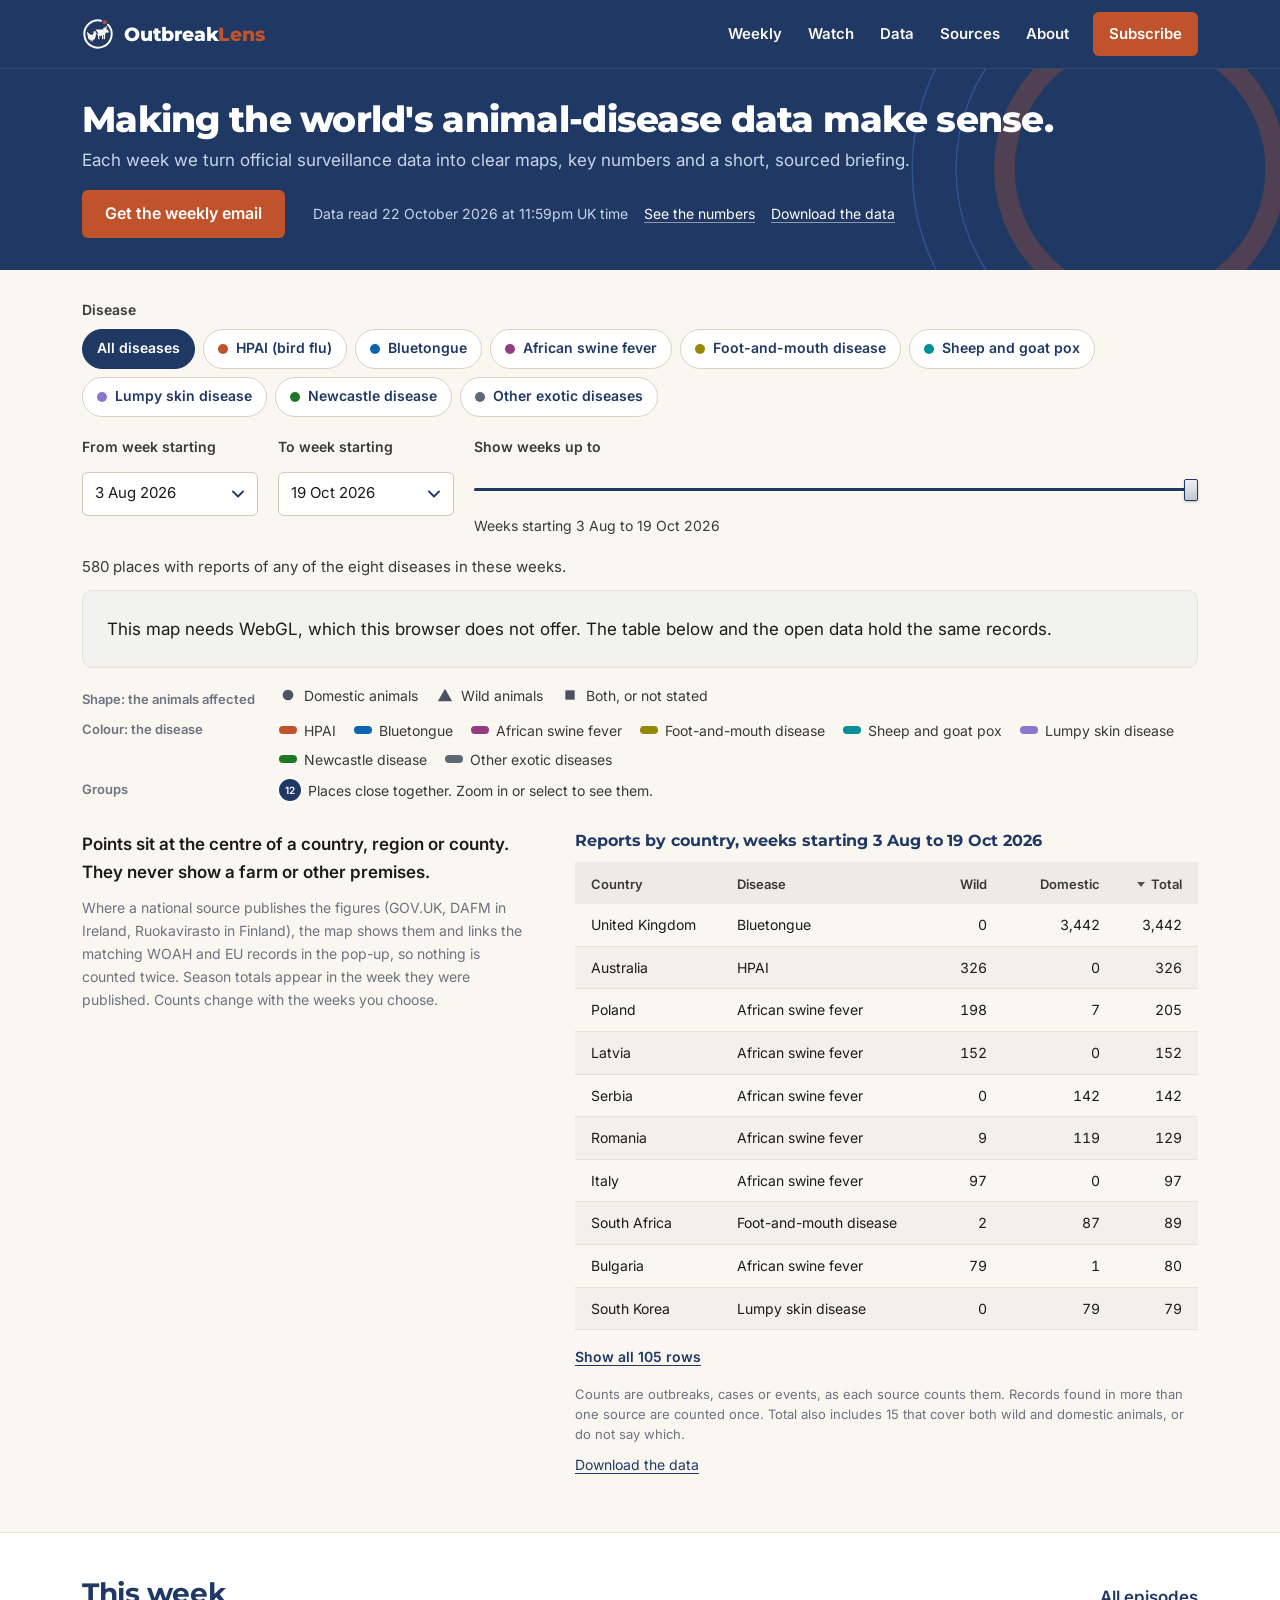
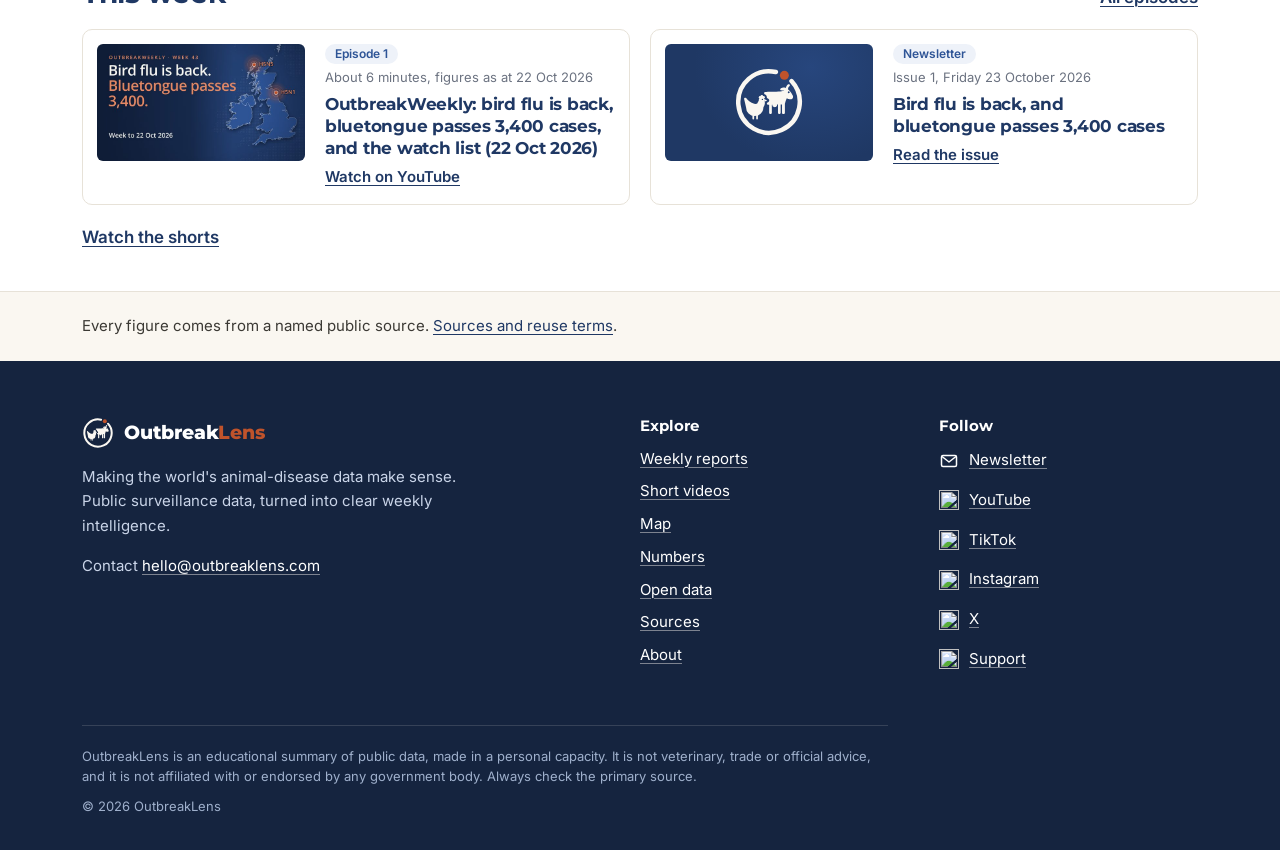
==== commit 5db4d11d: "Home page v7: the live map leads, Montserrat and Inter type - Home: a short hero (brand line, one se" ====
--- a/website/index.html
+++ b/website/index.html
@@ -7,8 +7,8 @@
 <meta property="og:title" content="OutbreakLens | Weekly animal-disease intelligence"><meta property="og:description" content="Weekly animal-disease intelligence. Official surveillance data turned into clear maps, key numbers and a short, sourced briefing."><meta property="og:url" content="https://outbreaklens.com/">
 <meta property="og:image" content="https://outbreaklens.com/assets/og.png"><meta property="og:image:width" content="1200"><meta property="og:image:height" content="630"><meta property="og:image:alt" content="OutbreakLens. Making the world&#39;s animal-disease data make sense."><meta name="twitter:card" content="summary_large_image">
 <link rel="preconnect" href="https://fonts.googleapis.com"><link rel="preconnect" href="https://fonts.gstatic.com" crossorigin>
-<link href="https://fonts.googleapis.com/css2?family=Open+Sans:ital,wght@0,300;0,400;0,500;0,600;0,700;1,300&display=swap" rel="stylesheet">
-<link rel="stylesheet" href="assets/styles.css?v=685a149b">
+<link href="https://fonts.googleapis.com/css2?family=Inter:wght@400;500;600&family=Montserrat:wght@700;800&display=swap" rel="stylesheet">
+<link rel="stylesheet" href="assets/styles.css?v=7251db53"><link rel="preconnect" href="https://tiles.openfreemap.org" crossorigin><link rel="stylesheet" href="https://cdnjs.cloudflare.com/ajax/libs/maplibre-gl/5.24.0/maplibre-gl.css" integrity="sha512-KIMsMWIdnoG9OwZa+oaIafmbDonqck1UCmq+/zcUi2aaZ97N9QE6TqpTM+n36EO40HGh64hU/375zxtjx7WTyQ==" crossorigin="anonymous" referrerpolicy="no-referrer">
 <link rel="icon" type="image/svg+xml" href="assets/favicon.svg"><link rel="icon" href="assets/favicon.ico" sizes="any"><link rel="apple-touch-icon" href="assets/favicon-180.png">
 <script type="application/ld+json">{"@context":"https://schema.org","@graph":[{"@type":"Organization","@id":"https://outbreaklens.com/#organization","name":"OutbreakLens","url":"https://outbreaklens.com","logo":"https://outbreaklens.com/assets/logo-1024.png","sameAs":["https://www.youtube.com/@outbreaklens","https://www.tiktok.com/@outbreaklens","https://www.instagram.com/outbreaklens","https://x.com/OutbreakWeekly","https://ko-fi.com/outbreaklens"]},{"@type":"WebSite","@id":"https://outbreaklens.com/#website","name":"OutbreakLens","url":"https://outbreaklens.com","inLanguage":"en-GB","publisher":{"@id":"https://outbreaklens.com/#organization"}}]}</script>
 </head><body>
@@ -18,64 +18,93 @@
 <nav class="nav-desktop" aria-label="Main"><a href="weekly.html">Weekly</a><a href="watch.html">Watch</a><a href="data.html">Data</a><a href="sources.html">Sources</a><a href="about.html">About</a><a class="nav-cta" href="subscribe.html">Subscribe</a></nav>
 <details class="nav-mobile"><summary>Menu <svg class="i-menu" viewBox="0 0 20 20" aria-hidden="true" focusable="false"><path d="M3 5.5h14M3 10h14M3 14.5h14" stroke="currentColor" stroke-width="2" stroke-linecap="round"/></svg><svg class="i-close" viewBox="0 0 20 20" aria-hidden="true" focusable="false"><path d="M5 5l10 10M15 5 5 15" stroke="currentColor" stroke-width="2" stroke-linecap="round"/></svg></summary><nav aria-label="Main"><a href="index.html" aria-current="page">Home</a><a href="weekly.html">Weekly</a><a href="watch.html">Watch</a><a href="data.html">Data</a><a href="sources.html">Sources</a><a href="about.html">About</a><a href="subscribe.html">Subscribe</a></nav></details>
 </div></header>
-<main id="main" tabindex="-1">
-<section class="hero on-dark" aria-labelledby="hero-title">
-<div class="hero-map"><svg class="hero-svg" viewBox="0 0 360 138" preserveAspectRatio="xMidYMid meet" aria-hidden="true" focusable="false"><defs><radialGradient id="lens-glow"><stop offset="0" stop-color="#2E5496" stop-opacity=".75"/><stop offset="1" stop-color="#2E5496" stop-opacity="0"/></radialGradient></defs><g fill="#2E5496"><g transform="translate(0 1)"><circle cx="75" r=".6"/><circle cx="77" r=".6"/><circle cx="87" r=".6"/><circle cx="89" r=".6"/><circle cx="91" r=".6"/><circle cx="95" r=".6"/><circle cx="97" r=".6"/><circle cx="99" r=".6"/><circle cx="101" r=".6"/><circle cx="103" r=".6"/><circle cx="113" r=".6"/><circle cx="115" r=".6"/><circle cx="117" r=".6"/><circle cx="119" r=".6"/><circle cx="121" r=".6"/><circle cx="123" r=".6"/><circle cx="125" r=".6"/><circle cx="127" r=".6"/><circle cx="129" r=".6"/><circle cx="131" r=".6"/><circle cx="133" r=".6"/><circle cx="135" r=".6"/><circle cx="137" r=".6"/><circle cx="139" r=".6"/><circle cx="141" r=".6"/><circle cx="143" r=".6"/><circle cx="145" r=".6"/><circle cx="147" r=".6"/><circle cx="149" r=".6"/><circle cx="151" r=".6"/><circle cx="153" r=".6"/><circle cx="155" r=".6"/><circle cx="157" r=".6"/><circle cx="159" r=".6"/><circle cx="193" r=".6"/><circle cx="195" r=".6"/><circle cx="197" r=".6"/><circle cx="199" r=".6"/><circle cx="201" r=".6"/><circle cx="277" r=".6"/><circle cx="279" r=".6"/><circle cx="281" r=".6"/><circle cx="283" r=".6"/></g><g transform="translate(0 3)"><circle cx="60" r=".6"/><circle cx="62" r=".6"/><circle cx="84" r=".6"/><circle cx="92" r=".6"/><circle cx="94" r=".6"/><circle cx="96" r=".6"/><circle cx="98" r=".6"/><circle cx="100" r=".6"/><circle cx="102" r=".6"/><circle cx="110" r=".6"/><circle cx="112" r=".6"/><circle cx="114" r=".6"/><circle cx="116" r=".6"/><circle cx="118" r=".6"/><circle cx="120" r=".6"/><circle cx="122" r=".6"/><circle cx="124" r=".6"/><circle cx="126" r=".6"/><circle cx="128" r=".6"/><circle cx="130" r=".6"/><circle cx="132" r=".6"/><circle cx="134" r=".6"/><circle cx="136" r=".6"/><circle cx="138" r=".6"/><circle cx="140" r=".6"/><circle cx="142" r=".6"/><circle cx="144" r=".6"/><circle cx="146" r=".6"/><circle cx="148" r=".6"/><circle cx="150" r=".6"/><circle cx="152" r=".6"/><circle cx="154" r=".6"/><circle cx="156" r=".6"/><circle cx="158" r=".6"/><circle cx="160" r=".6"/><circle cx="196" r=".6"/><circle cx="282" r=".6"/><circle cx="284" r=".6"/><circle cx="286" r=".6"/></g><g transform="translate(0 5)"><circle cx="69" r=".6"/><circle cx="71" r=".6"/><circle cx="73" r=".6"/><circle cx="81" r=".6"/><circle cx="85" r=".6"/><circle cx="89" r=".6"/><circle cx="91" r=".6"/><circle cx="93" r=".6"/><circle cx="95" r=".6"/><circle cx="97" r=".6"/><circle cx="99" r=".6"/><circle cx="123" r=".6"/><circle cx="125" r=".6"/><circle cx="127" r=".6"/><circle cx="129" r=".6"/><circle cx="131" r=".6"/><circle cx="133" r=".6"/><circle cx="135" r=".6"/><circle cx="137" r=".6"/><circle cx="139" r=".6"/><circle cx="141" r=".6"/><circle cx="143" r=".6"/><circle cx="145" r=".6"/><circle cx="147" r=".6"/><circle cx="149" r=".6"/><circle cx="151" r=".6"/><circle cx="153" r=".6"/><circle cx="155" r=".6"/><circle cx="157" r=".6"/><circle cx="159" r=".6"/><circle cx="237" r=".6"/><circle cx="239" r=".6"/><circle cx="267" r=".6"/><circle cx="269" r=".6"/><circle cx="271" r=".6"/><circle cx="273" r=".6"/><circle cx="275" r=".6"/><circle cx="277" r=".6"/><circle cx="279" r=".6"/><circle cx="281" r=".6"/><circle cx="283" r=".6"/><circle cx="285" r=".6"/><circle cx="287" r=".6"/><circle cx="289" r=".6"/><circle cx="291" r=".6"/><circle cx="319" r=".6"/><circle cx="321" r=".6"/><circle cx="323" r=".6"/><circle cx="327" r=".6"/><circle cx="329" r=".6"/></g><g transform="translate(0 7)"><circle cx="56" r=".6"/><circle cx="58" r=".6"/><circle cx="60" r=".6"/><circle cx="62" r=".6"/><circle cx="64" r=".6"/><circle cx="72" r=".6"/><circle cx="80" r=".6"/><circle cx="84" r=".6"/><circle cx="86" r=".6"/><circle cx="88" r=".6"/><circle cx="92" r=".6"/><circle cx="96" r=".6"/><circle cx="98" r=".6"/><circle cx="100" r=".6"/><circle cx="102" r=".6"/><circle cx="126" r=".6"/><circle cx="128" r=".6"/><circle cx="130" r=".6"/><circle cx="132" r=".6"/><circle cx="134" r=".6"/><circle cx="136" r=".6"/><circle cx="138" r=".6"/><circle cx="140" r=".6"/><circle cx="142" r=".6"/><circle cx="144" r=".6"/><circle cx="146" r=".6"/><circle cx="148" r=".6"/><circle cx="150" r=".6"/><circle cx="152" r=".6"/><circle cx="154" r=".6"/><circle cx="156" r=".6"/><circle cx="234" r=".6"/><circle cx="236" r=".6"/><circle cx="250" r=".6"/><circle cx="262" r=".6"/><circle cx="264" r=".6"/><circle cx="266" r=".6"/><circle cx="268" r=".6"/><circle cx="270" r=".6"/><circle cx="272" r=".6"/><circle cx="274" r=".6"/><circle cx="276" r=".6"/><circle cx="278" r=".6"/><circle cx="280" r=".6"/><circle cx="282" r=".6"/><circle cx="284" r=".6"/><circle cx="286" r=".6"/><circle cx="288" r=".6"/><circle cx="290" r=".6"/><circle cx="292" r=".6"/><circle cx="294" r=".6"/><circle cx="296" r=".6"/><circle cx="298" r=".6"/><circle cx="300" r=".6"/><circle cx="302" r=".6"/><circle cx="304" r=".6"/><circle cx="306" r=".6"/><circle cx="308" r=".6"/></g><g transform="translate(0 9)"><circle cx="1" r=".6"/><circle cx="23" r=".6"/><circle cx="25" r=".6"/><circle cx="57" r=".6"/><circle cx="63" r=".6"/><circle cx="65" r=".6"/><circle cx="67" r=".6"/><circle cx="69" r=".6"/><circle cx="71" r=".6"/><circle cx="73" r=".6"/><circle cx="75" r=".6"/><circle cx="85" r=".6"/><circle cx="87" r=".6"/><circle cx="93" r=".6"/><circle cx="95" r=".6"/><circle cx="97" r=".6"/><circle cx="99" r=".6"/><circle cx="101" r=".6"/><circle cx="103" r=".6"/><circle cx="105" r=".6"/><circle cx="107" r=".6"/><circle cx="129" r=".6"/><circle cx="131" r=".6"/><circle cx="133" r=".6"/><circle cx="135" r=".6"/><circle cx="137" r=".6"/><circle cx="139" r=".6"/><circle cx="141" r=".6"/><circle cx="143" r=".6"/><circle cx="145" r=".6"/><circle cx="147" r=".6"/><circle cx="149" r=".6"/><circle cx="151" r=".6"/><circle cx="153" r=".6"/><circle cx="157" r=".6"/><circle cx="205" r=".6"/><circle cx="207" r=".6"/><circle cx="235" r=".6"/><circle cx="247" r=".6"/><circle cx="249" r=".6"/><circle cx="251" r=".6"/><circle cx="255" r=".6"/><circle cx="257" r=".6"/><circle cx="259" r=".6"/><circle cx="261" r=".6"/><circle cx="263" r=".6"/><circle cx="265" r=".6"/><circle cx="267" r=".6"/><circle cx="269" r=".6"/><circle cx="271" r=".6"/><circle cx="273" r=".6"/><circle cx="275" r=".6"/><circle cx="277" r=".6"/><circle cx="279" r=".6"/><circle cx="281" r=".6"/><circle cx="283" r=".6"/><circle cx="285" r=".6"/><circle cx="287" r=".6"/><circle cx="289" r=".6"/><circle cx="291" r=".6"/><circle cx="293" r=".6"/><circle cx="295" r=".6"/><circle cx="297" r=".6"/><circle cx="299" r=".6"/><circle cx="301" r=".6"/><circle cx="303" r=".6"/><circle cx="305" r=".6"/><circle cx="307" r=".6"/><circle cx="309" r=".6"/><circle cx="313" r=".6"/><circle cx="315" r=".6"/><circle cx="317" r=".6"/><circle cx="319" r=".6"/><circle cx="321" r=".6"/><circle cx="323" r=".6"/><circle cx="325" r=".6"/><circle cx="327" r=".6"/><circle cx="329" r=".6"/><circle cx="331" r=".6"/><circle cx="337" r=".6"/><circle cx="359" r=".6"/></g><g transform="translate(0 11)"><circle cx="16" r=".6"/><circle cx="18" r=".6"/><circle cx="20" r=".6"/><circle cx="22" r=".6"/><circle cx="24" r=".6"/><circle cx="26" r=".6"/><circle cx="28" r=".6"/><circle cx="30" r=".6"/><circle cx="32" r=".6"/><circle cx="34" r=".6"/><circle cx="36" r=".6"/><circle cx="38" r=".6"/><circle cx="40" r=".6"/><circle cx="42" r=".6"/><circle cx="44" r=".6"/><circle cx="46" r=".6"/><circle cx="48" r=".6"/><circle cx="50" r=".6"/><circle cx="52" r=".6"/><circle cx="54" r=".6"/><circle cx="56" r=".6"/><circle cx="58" r=".6"/><circle cx="60" r=".6"/><circle cx="62" r=".6"/><circle cx="68" r=".6"/><circle cx="70" r=".6"/><circle cx="72" r=".6"/><circle cx="76" r=".6"/><circle cx="84" r=".6"/><circle cx="86" r=".6"/><circle cx="88" r=".6"/><circle cx="96" r=".6"/><circle cx="98" r=".6"/><circle cx="104" r=".6"/><circle cx="106" r=".6"/><circle cx="108" r=".6"/><circle cx="110" r=".6"/><circle cx="112" r=".6"/><circle cx="130" r=".6"/><circle cx="132" r=".6"/><circle cx="134" r=".6"/><circle cx="136" r=".6"/><circle cx="138" r=".6"/><circle cx="140" r=".6"/><circle cx="142" r=".6"/><circle cx="144" r=".6"/><circle cx="146" r=".6"/><circle cx="148" r=".6"/><circle cx="150" r=".6"/><circle cx="152" r=".6"/><circle cx="154" r=".6"/><circle cx="198" r=".6"/><circle cx="200" r=".6"/><circle cx="202" r=".6"/><circle cx="204" r=".6"/><circle cx="206" r=".6"/><circle cx="208" r=".6"/><circle cx="210" r=".6"/><circle cx="212" r=".6"/><circle cx="214" r=".6"/><circle cx="216" r=".6"/><circle cx="242" r=".6"/><circle cx="244" r=".6"/><circle cx="250" r=".6"/><circle cx="252" r=".6"/><circle cx="256" r=".6"/><circle cx="258" r=".6"/><circle cx="260" r=".6"/><circle cx="262" r=".6"/><circle cx="264" r=".6"/><circle cx="266" r=".6"/><circle cx="268" r=".6"/><circle cx="270" r=".6"/><circle cx="272" r=".6"/><circle cx="274" r=".6"/><circle cx="276" r=".6"/><circle cx="278" r=".6"/><circle cx="280" r=".6"/><circle cx="282" r=".6"/><circle cx="284" r=".6"/><circle cx="286" r=".6"/><circle cx="288" r=".6"/><circle cx="290" r=".6"/><circle cx="292" r=".6"/><circle cx="294" r=".6"/><circle cx="296" r=".6"/><circle cx="298" r=".6"/><circle cx="300" r=".6"/><circle cx="302" r=".6"/><circle cx="304" r=".6"/><circle cx="306" r=".6"/><circle cx="308" r=".6"/><circle cx="310" r=".6"/><circle cx="312" r=".6"/><circle cx="314" r=".6"/><circle cx="316" r=".6"/><circle cx="318" r=".6"/><circle cx="320" r=".6"/><circle cx="322" r=".6"/><circle cx="324" r=".6"/><circle cx="326" r=".6"/><circle cx="328" r=".6"/><circle cx="330" r=".6"/><circle cx="332" r=".6"/><circle cx="334" r=".6"/><circle cx="336" r=".6"/><circle cx="338" r=".6"/><circle cx="340" r=".6"/><circle cx="342" r=".6"/><circle cx="344" r=".6"/><circle cx="346" r=".6"/><circle cx="348" r=".6"/><circle cx="352" r=".6"/><circle cx="354" r=".6"/><circle cx="356" r=".6"/><circle cx="358" r=".6"/></g><g transform="translate(0 13)"><circle cx="1" r=".6"/><circle cx="3" r=".6"/><circle cx="5" r=".6"/><circle cx="17" r=".6"/><circle cx="19" r=".6"/><circle cx="21" r=".6"/><circle cx="23" r=".6"/><circle cx="25" r=".6"/><circle cx="27" r=".6"/><circle cx="29" r=".6"/><circle cx="31" r=".6"/><circle cx="33" r=".6"/><circle cx="35" r=".6"/><circle cx="37" r=".6"/><circle cx="39" r=".6"/><circle cx="41" r=".6"/><circle cx="43" r=".6"/><circle cx="45" r=".6"/><circle cx="47" r=".6"/><circle cx="49" r=".6"/><circle cx="51" r=".6"/><circle cx="53" r=".6"/><circle cx="55" r=".6"/><circle cx="57" r=".6"/><circle cx="59" r=".6"/><circle cx="61" r=".6"/><circle cx="63" r=".6"/><circle cx="65" r=".6"/><circle cx="67" r=".6"/><circle cx="69" r=".6"/><circle cx="71" r=".6"/><circle cx="73" r=".6"/><circle cx="75" r=".6"/><circle cx="77" r=".6"/><circle cx="79" r=".6"/><circle cx="81" r=".6"/><circle cx="83" r=".6"/><circle cx="85" r=".6"/><circle cx="87" r=".6"/><circle cx="89" r=".6"/><circle cx="91" r=".6"/><circle cx="93" r=".6"/><circle cx="95" r=".6"/><circle cx="97" r=".6"/><circle cx="107" r=".6"/><circle cx="109" r=".6"/><circle cx="111" r=".6"/><circle cx="113" r=".6"/><circle cx="115" r=".6"/><circle cx="127" r=".6"/><circle cx="129" r=".6"/><circle cx="131" r=".6"/><circle cx="133" r=".6"/><circle cx="135" r=".6"/><circle cx="137" r=".6"/><circle cx="139" r=".6"/><circle cx="141" r=".6"/><circle cx="143" r=".6"/><circle cx="145" r=".6"/><circle cx="195" r=".6"/><circle cx="197" r=".6"/><circle cx="199" r=".6"/><circle cx="201" r=".6"/><circle cx="203" r=".6"/><circle cx="205" r=".6"/><circle cx="207" r=".6"/><circle cx="209" r=".6"/><circle cx="211" r=".6"/><circle cx="213" r=".6"/><circle cx="215" r=".6"/><circle cx="217" r=".6"/><circle cx="219" r=".6"/><circle cx="221" r=".6"/><circle cx="225" r=".6"/><circle cx="229" r=".6"/><circle cx="231" r=".6"/><circle cx="233" r=".6"/><circle cx="235" r=".6"/><circle cx="237" r=".6"/><circle cx="239" r=".6"/><circle cx="241" r=".6"/><circle cx="243" r=".6"/><circle cx="245" r=".6"/><circle cx="247" r=".6"/><circle cx="249" r=".6"/><circle cx="251" r=".6"/><circle cx="255" r=".6"/><circle cx="257" r=".6"/><circle cx="259" r=".6"/><circle cx="261" r=".6"/><circle cx="263" r=".6"/><circle cx="265" r=".6"/><circle cx="267" r=".6"/><circle cx="269" r=".6"/><circle cx="271" r=".6"/><circle cx="273" r=".6"/><circle cx="275" r=".6"/><circle cx="277" r=".6"/><circle cx="279" r=".6"/><circle cx="281" r=".6"/><circle cx="283" r=".6"/><circle cx="285" r=".6"/><circle cx="287" r=".6"/><circle cx="289" r=".6"/><circle cx="291" r=".6"/><circle cx="293" r=".6"/><circle cx="295" r=".6"/><circle cx="297" r=".6"/><circle cx="299" r=".6"/><circle cx="301" r=".6"/><circle cx="303" r=".6"/><circle cx="305" r=".6"/><circle cx="307" r=".6"/><circle cx="309" r=".6"/><circle cx="311" r=".6"/><circle cx="313" r=".6"/><circle cx="315" r=".6"/><circle cx="317" r=".6"/><circle cx="319" r=".6"/><circle cx="321" r=".6"/><circle cx="323" r=".6"/><circle cx="325" r=".6"/><circle cx="327" r=".6"/><circle cx="329" r=".6"/><circle cx="331" r=".6"/><circle cx="333" r=".6"/><circle cx="335" r=".6"/><circle cx="337" r=".6"/><circle cx="339" r=".6"/><circle cx="341" r=".6"/><circle cx="343" r=".6"/><circle cx="345" r=".6"/><circle cx="347" r=".6"/><circle cx="349" r=".6"/><circle cx="351" r=".6"/><circle cx="353" r=".6"/><circle cx="355" r=".6"/><circle cx="357" r=".6"/><circle cx="359" r=".6"/></g><g transform="translate(0 15)"><circle cx="4" r=".6"/><circle cx="6" r=".6"/><circle cx="14" r=".6"/><circle cx="16" r=".6"/><circle cx="18" r=".6"/><circle cx="20" r=".6"/><circle cx="22" r=".6"/><circle cx="24" r=".6"/><circle cx="26" r=".6"/><circle cx="28" r=".6"/><circle cx="30" r=".6"/><circle cx="32" r=".6"/><circle cx="34" r=".6"/><circle cx="36" r=".6"/><circle cx="38" r=".6"/><circle cx="40" r=".6"/><circle cx="42" r=".6"/><circle cx="44" r=".6"/><circle cx="46" r=".6"/><circle cx="48" r=".6"/><circle cx="50" r=".6"/><circle cx="52" r=".6"/><circle cx="54" r=".6"/><circle cx="56" r=".6"/><circle cx="58" r=".6"/><circle cx="60" r=".6"/><circle cx="62" r=".6"/><circle cx="64" r=".6"/><circle cx="66" r=".6"/><circle cx="68" r=".6"/><circle cx="70" r=".6"/><circle cx="72" r=".6"/><circle cx="74" r=".6"/><circle cx="76" r=".6"/><circle cx="78" r=".6"/><circle cx="80" r=".6"/><circle cx="82" r=".6"/><circle cx="84" r=".6"/><circle cx="86" r=".6"/><circle cx="88" r=".6"/><circle cx="90" r=".6"/><circle cx="92" r=".6"/><circle cx="94" r=".6"/><circle cx="96" r=".6"/><circle cx="102" r=".6"/><circle cx="104" r=".6"/><circle cx="106" r=".6"/><circle cx="108" r=".6"/><circle cx="110" r=".6"/><circle cx="112" r=".6"/><circle cx="128" r=".6"/><circle cx="130" r=".6"/><circle cx="132" r=".6"/><circle cx="134" r=".6"/><circle cx="136" r=".6"/><circle cx="138" r=".6"/><circle cx="158" r=".6"/><circle cx="160" r=".6"/><circle cx="162" r=".6"/><circle cx="164" r=".6"/><circle cx="166" r=".6"/><circle cx="192" r=".6"/><circle cx="194" r=".6"/><circle cx="196" r=".6"/><circle cx="198" r=".6"/><circle cx="200" r=".6"/><circle cx="206" r=".6"/><circle cx="208" r=".6"/><circle cx="210" r=".6"/><circle cx="214" r=".6"/><circle cx="222" r=".6"/><circle cx="224" r=".6"/><circle cx="226" r=".6"/><circle cx="228" r=".6"/><circle cx="230" r=".6"/><circle cx="232" r=".6"/><circle cx="234" r=".6"/><circle cx="236" r=".6"/><circle cx="238" r=".6"/><circle cx="240" r=".6"/><circle cx="242" r=".6"/><circle cx="244" r=".6"/><circle cx="246" r=".6"/><circle cx="248" r=".6"/><circle cx="250" r=".6"/><circle cx="252" r=".6"/><circle cx="254" r=".6"/><circle cx="256" r=".6"/><circle cx="258" r=".6"/><circle cx="260" r=".6"/><circle cx="262" r=".6"/><circle cx="264" r=".6"/><circle cx="266" r=".6"/><circle cx="268" r=".6"/><circle cx="270" r=".6"/><circle cx="272" r=".6"/><circle cx="274" r=".6"/><circle cx="276" r=".6"/><circle cx="278" r=".6"/><circle cx="280" r=".6"/><circle cx="282" r=".6"/><circle cx="284" r=".6"/><circle cx="286" r=".6"/><circle cx="288" r=".6"/><circle cx="290" r=".6"/><circle cx="292" r=".6"/><circle cx="294" r=".6"/><circle cx="296" r=".6"/><circle cx="298" r=".6"/><circle cx="300" r=".6"/><circle cx="302" r=".6"/><circle cx="304" r=".6"/><circle cx="306" r=".6"/><circle cx="308" r=".6"/><circle cx="310" r=".6"/><circle cx="312" r=".6"/><circle cx="314" r=".6"/><circle cx="316" r=".6"/><circle cx="318" r=".6"/><circle cx="320" r=".6"/><circle cx="322" r=".6"/><circle cx="324" r=".6"/><circle cx="326" r=".6"/><circle cx="328" r=".6"/><circle cx="330" r=".6"/><circle cx="332" r=".6"/><circle cx="334" r=".6"/><circle cx="336" r=".6"/><circle cx="338" r=".6"/><circle cx="340" r=".6"/><circle cx="342" r=".6"/><circle cx="344" r=".6"/><circle cx="346" r=".6"/><circle cx="348" r=".6"/><circle cx="350" r=".6"/><circle cx="352" r=".6"/><circle cx="354" r=".6"/><circle cx="356" r=".6"/><circle cx="358" r=".6"/></g><g transform="translate(0 17)"><circle cx="17" r=".6"/><circle cx="19" r=".6"/><circle cx="21" r=".6"/><circle cx="23" r=".6"/><circle cx="25" r=".6"/><circle cx="27" r=".6"/><circle cx="29" r=".6"/><circle cx="31" r=".6"/><circle cx="33" r=".6"/><circle cx="35" r=".6"/><circle cx="37" r=".6"/><circle cx="39" r=".6"/><circle cx="41" r=".6"/><circle cx="43" r=".6"/><circle cx="45" r=".6"/><circle cx="47" r=".6"/><circle cx="49" r=".6"/><circle cx="51" r=".6"/><circle cx="53" r=".6"/><circle cx="55" r=".6"/><circle cx="57" r=".6"/><circle cx="59" r=".6"/><circle cx="61" r=".6"/><circle cx="63" r=".6"/><circle cx="65" r=".6"/><circle cx="67" r=".6"/><circle cx="69" r=".6"/><circle cx="71" r=".6"/><circle cx="73" r=".6"/><circle cx="75" r=".6"/><circle cx="77" r=".6"/><circle cx="79" r=".6"/><circle cx="81" r=".6"/><circle cx="83" r=".6"/><circle cx="85" r=".6"/><circle cx="87" r=".6"/><circle cx="89" r=".6"/><circle cx="109" r=".6"/><circle cx="111" r=".6"/><circle cx="115" r=".6"/><circle cx="131" r=".6"/><circle cx="133" r=".6"/><circle cx="135" r=".6"/><circle cx="137" r=".6"/><circle cx="189" r=".6"/><circle cx="191" r=".6"/><circle cx="193" r=".6"/><circle cx="195" r=".6"/><circle cx="197" r=".6"/><circle cx="203" r=".6"/><circle cx="221" r=".6"/><circle cx="223" r=".6"/><circle cx="225" r=".6"/><circle cx="227" r=".6"/><circle cx="229" r=".6"/><circle cx="231" r=".6"/><circle cx="233" r=".6"/><circle cx="235" r=".6"/><circle cx="237" r=".6"/><circle cx="239" r=".6"/><circle cx="241" r=".6"/><circle cx="243" r=".6"/><circle cx="245" r=".6"/><circle cx="247" r=".6"/><circle cx="249" r=".6"/><circle cx="251" r=".6"/><circle cx="253" r=".6"/><circle cx="255" r=".6"/><circle cx="257" r=".6"/><circle cx="259" r=".6"/><circle cx="261" r=".6"/><circle cx="263" r=".6"/><circle cx="265" r=".6"/><circle cx="267" r=".6"/><circle cx="269" r=".6"/><circle cx="271" r=".6"/><circle cx="273" r=".6"/><circle cx="275" r=".6"/><circle cx="277" r=".6"/><circle cx="279" r=".6"/><circle cx="281" r=".6"/><circle cx="283" r=".6"/><circle cx="285" r=".6"/><circle cx="287" r=".6"/><circle cx="289" r=".6"/><circle cx="291" r=".6"/><circle cx="293" r=".6"/><circle cx="295" r=".6"/><circle cx="297" r=".6"/><circle cx="299" r=".6"/><circle cx="301" r=".6"/><circle cx="303" r=".6"/><circle cx="305" r=".6"/><circle cx="307" r=".6"/><circle cx="309" r=".6"/><circle cx="311" r=".6"/><circle cx="313" r=".6"/><circle cx="315" r=".6"/><circle cx="317" r=".6"/><circle cx="319" r=".6"/><circle cx="321" r=".6"/><circle cx="323" r=".6"/><circle cx="325" r=".6"/><circle cx="327" r=".6"/><circle cx="329" r=".6"/><circle cx="331" r=".6"/><circle cx="333" r=".6"/><circle cx="335" r=".6"/><circle cx="337" r=".6"/><circle cx="339" r=".6"/><circle cx="341" r=".6"/><circle cx="343" r=".6"/><circle cx="345" r=".6"/><circle cx="347" r=".6"/><circle cx="349" r=".6"/><circle cx="351" r=".6"/><circle cx="353" r=".6"/><circle cx="355" r=".6"/><circle cx="357" r=".6"/><circle cx="359" r=".6"/></g><g transform="translate(0 19)"><circle cx="16" r=".6"/><circle cx="18" r=".6"/><circle cx="20" r=".6"/><circle cx="22" r=".6"/><circle cx="24" r=".6"/><circle cx="26" r=".6"/><circle cx="28" r=".6"/><circle cx="30" r=".6"/><circle cx="32" r=".6"/><circle cx="34" r=".6"/><circle cx="36" r=".6"/><circle cx="38" r=".6"/><circle cx="40" r=".6"/><circle cx="42" r=".6"/><circle cx="44" r=".6"/><circle cx="46" r=".6"/><circle cx="48" r=".6"/><circle cx="50" r=".6"/><circle cx="52" r=".6"/><circle cx="54" r=".6"/><circle cx="56" r=".6"/><circle cx="58" r=".6"/><circle cx="60" r=".6"/><circle cx="62" r=".6"/><circle cx="64" r=".6"/><circle cx="66" r=".6"/><circle cx="68" r=".6"/><circle cx="70" r=".6"/><circle cx="72" r=".6"/><circle cx="74" r=".6"/><circle cx="76" r=".6"/><circle cx="78" r=".6"/><circle cx="80" r=".6"/><circle cx="82" r=".6"/><circle cx="84" r=".6"/><circle cx="104" r=".6"/><circle cx="106" r=".6"/><circle cx="108" r=".6"/><circle cx="110" r=".6"/><circle cx="132" r=".6"/><circle cx="134" r=".6"/><circle cx="136" r=".6"/><circle cx="186" r=".6"/><circle cx="188" r=".6"/><circle cx="190" r=".6"/><circle cx="192" r=".6"/><circle cx="194" r=".6"/><circle cx="196" r=".6"/><circle cx="224" r=".6"/><circle cx="226" r=".6"/><circle cx="228" r=".6"/><circle cx="230" r=".6"/><circle cx="232" r=".6"/><circle cx="234" r=".6"/><circle cx="236" r=".6"/><circle cx="238" r=".6"/><circle cx="240" r=".6"/><circle cx="242" r=".6"/><circle cx="244" r=".6"/><circle cx="246" r=".6"/><circle cx="248" r=".6"/><circle cx="250" r=".6"/><circle cx="252" r=".6"/><circle cx="254" r=".6"/><circle cx="256" r=".6"/><circle cx="258" r=".6"/><circle cx="260" r=".6"/><circle cx="262" r=".6"/><circle cx="264" r=".6"/><circle cx="266" r=".6"/><circle cx="268" r=".6"/><circle cx="270" r=".6"/><circle cx="272" r=".6"/><circle cx="274" r=".6"/><circle cx="276" r=".6"/><circle cx="278" r=".6"/><circle cx="280" r=".6"/><circle cx="282" r=".6"/><circle cx="284" r=".6"/><circle cx="286" r=".6"/><circle cx="288" r=".6"/><circle cx="290" r=".6"/><circle cx="292" r=".6"/><circle cx="294" r=".6"/><circle cx="296" r=".6"/><circle cx="298" r=".6"/><circle cx="300" r=".6"/><circle cx="302" r=".6"/><circle cx="304" r=".6"/><circle cx="306" r=".6"/><circle cx="308" r=".6"/><circle cx="310" r=".6"/><circle cx="312" r=".6"/><circle cx="314" r=".6"/><circle cx="316" r=".6"/><circle cx="318" r=".6"/><circle cx="320" r=".6"/><circle cx="322" r=".6"/><circle cx="324" r=".6"/><circle cx="326" r=".6"/><circle cx="328" r=".6"/><circle cx="330" r=".6"/><circle cx="332" r=".6"/><circle cx="334" r=".6"/><circle cx="336" r=".6"/><circle cx="340" r=".6"/><circle cx="344" r=".6"/><circle cx="346" r=".6"/><circle cx="348" r=".6"/><circle cx="350" r=".6"/><circle cx="352" r=".6"/></g><g transform="translate(0 21)"><circle cx="19" r=".6"/><circle cx="21" r=".6"/><circle cx="23" r=".6"/><circle cx="25" r=".6"/><circle cx="43" r=".6"/><circle cx="45" r=".6"/><circle cx="47" r=".6"/><circle cx="49" r=".6"/><circle cx="51" r=".6"/><circle cx="53" r=".6"/><circle cx="55" r=".6"/><circle cx="57" r=".6"/><circle cx="59" r=".6"/><circle cx="61" r=".6"/><circle cx="63" r=".6"/><circle cx="65" r=".6"/><circle cx="67" r=".6"/><circle cx="69" r=".6"/><circle cx="71" r=".6"/><circle cx="73" r=".6"/><circle cx="75" r=".6"/><circle cx="77" r=".6"/><circle cx="79" r=".6"/><circle cx="81" r=".6"/><circle cx="83" r=".6"/><circle cx="85" r=".6"/><circle cx="103" r=".6"/><circle cx="105" r=".6"/><circle cx="107" r=".6"/><circle cx="109" r=".6"/><circle cx="115" r=".6"/><circle cx="187" r=".6"/><circle cx="189" r=".6"/><circle cx="191" r=".6"/><circle cx="193" r=".6"/><circle cx="195" r=".6"/><circle cx="197" r=".6"/><circle cx="227" r=".6"/><circle cx="229" r=".6"/><circle cx="231" r=".6"/><circle cx="233" r=".6"/><circle cx="235" r=".6"/><circle cx="237" r=".6"/><circle cx="239" r=".6"/><circle cx="241" r=".6"/><circle cx="243" r=".6"/><circle cx="245" r=".6"/><circle cx="247" r=".6"/><circle cx="249" r=".6"/><circle cx="251" r=".6"/><circle cx="253" r=".6"/><circle cx="255" r=".6"/><circle cx="257" r=".6"/><circle cx="259" r=".6"/><circle cx="261" r=".6"/><circle cx="263" r=".6"/><circle cx="265" r=".6"/><circle cx="267" r=".6"/><circle cx="269" r=".6"/><circle cx="271" r=".6"/><circle cx="273" r=".6"/><circle cx="275" r=".6"/><circle cx="277" r=".6"/><circle cx="279" r=".6"/><circle cx="281" r=".6"/><circle cx="283" r=".6"/><circle cx="285" r=".6"/><circle cx="287" r=".6"/><circle cx="289" r=".6"/><circle cx="291" r=".6"/><circle cx="293" r=".6"/><circle cx="295" r=".6"/><circle cx="297" r=".6"/><circle cx="299" r=".6"/><circle cx="301" r=".6"/><circle cx="303" r=".6"/><circle cx="305" r=".6"/><circle cx="307" r=".6"/><circle cx="309" r=".6"/><circle cx="311" r=".6"/><circle cx="313" r=".6"/><circle cx="315" r=".6"/><circle cx="317" r=".6"/><circle cx="319" r=".6"/><circle cx="321" r=".6"/><circle cx="333" r=".6"/><circle cx="341" r=".6"/></g><g transform="translate(0 23)"><circle cx="22" r=".6"/><circle cx="26" r=".6"/><circle cx="48" r=".6"/><circle cx="50" r=".6"/><circle cx="52" r=".6"/><circle cx="54" r=".6"/><circle cx="56" r=".6"/><circle cx="58" r=".6"/><circle cx="60" r=".6"/><circle cx="62" r=".6"/><circle cx="64" r=".6"/><circle cx="66" r=".6"/><circle cx="68" r=".6"/><circle cx="70" r=".6"/><circle cx="72" r=".6"/><circle cx="74" r=".6"/><circle cx="76" r=".6"/><circle cx="78" r=".6"/><circle cx="80" r=".6"/><circle cx="82" r=".6"/><circle cx="84" r=".6"/><circle cx="86" r=".6"/><circle cx="88" r=".6"/><circle cx="90" r=".6"/><circle cx="104" r=".6"/><circle cx="106" r=".6"/><circle cx="108" r=".6"/><circle cx="110" r=".6"/><circle cx="112" r=".6"/><circle cx="114" r=".6"/><circle cx="116" r=".6"/><circle cx="118" r=".6"/><circle cx="174" r=".6"/><circle cx="176" r=".6"/><circle cx="190" r=".6"/><circle cx="194" r=".6"/><circle cx="196" r=".6"/><circle cx="228" r=".6"/><circle cx="230" r=".6"/><circle cx="232" r=".6"/><circle cx="234" r=".6"/><circle cx="236" r=".6"/><circle cx="238" r=".6"/><circle cx="240" r=".6"/><circle cx="242" r=".6"/><circle cx="244" r=".6"/><circle cx="246" r=".6"/><circle cx="248" r=".6"/><circle cx="250" r=".6"/><circle cx="252" r=".6"/><circle cx="254" r=".6"/><circle cx="256" r=".6"/><circle cx="258" r=".6"/><circle cx="260" r=".6"/><circle cx="262" r=".6"/><circle cx="264" r=".6"/><circle cx="266" r=".6"/><circle cx="268" r=".6"/><circle cx="270" r=".6"/><circle cx="272" r=".6"/><circle cx="274" r=".6"/><circle cx="276" r=".6"/><circle cx="278" r=".6"/><circle cx="280" r=".6"/><circle cx="282" r=".6"/><circle cx="284" r=".6"/><circle cx="286" r=".6"/><circle cx="288" r=".6"/><circle cx="290" r=".6"/><circle cx="292" r=".6"/><circle cx="294" r=".6"/><circle cx="296" r=".6"/><circle cx="298" r=".6"/><circle cx="300" r=".6"/><circle cx="302" r=".6"/><circle cx="304" r=".6"/><circle cx="306" r=".6"/><circle cx="308" r=".6"/><circle cx="310" r=".6"/><circle cx="312" r=".6"/><circle cx="314" r=".6"/><circle cx="316" r=".6"/><circle cx="318" r=".6"/><circle cx="338" r=".6"/><circle cx="340" r=".6"/><circle cx="342" r=".6"/></g><g transform="translate(0 25)"><circle cx="17" r=".6"/><circle cx="51" r=".6"/><circle cx="53" r=".6"/><circle cx="55" r=".6"/><circle cx="57" r=".6"/><circle cx="59" r=".6"/><circle cx="61" r=".6"/><circle cx="63" r=".6"/><circle cx="65" r=".6"/><circle cx="67" r=".6"/><circle cx="69" r=".6"/><circle cx="71" r=".6"/><circle cx="73" r=".6"/><circle cx="75" r=".6"/><circle cx="77" r=".6"/><circle cx="79" r=".6"/><circle cx="81" r=".6"/><circle cx="83" r=".6"/><circle cx="85" r=".6"/><circle cx="87" r=".6"/><circle cx="89" r=".6"/><circle cx="91" r=".6"/><circle cx="93" r=".6"/><circle cx="95" r=".6"/><circle cx="97" r=".6"/><circle cx="103" r=".6"/><circle cx="105" r=".6"/><circle cx="107" r=".6"/><circle cx="109" r=".6"/><circle cx="111" r=".6"/><circle cx="113" r=".6"/><circle cx="115" r=".6"/><circle cx="117" r=".6"/><circle cx="119" r=".6"/><circle cx="121" r=".6"/><circle cx="173" r=".6"/><circle cx="175" r=".6"/><circle cx="177" r=".6"/><circle cx="189" r=".6"/><circle cx="229" r=".6"/><circle cx="231" r=".6"/><circle cx="233" r=".6"/><circle cx="235" r=".6"/><circle cx="237" r=".6"/><circle cx="239" r=".6"/><circle cx="241" r=".6"/><circle cx="243" r=".6"/><circle cx="245" r=".6"/><circle cx="247" r=".6"/><circle cx="249" r=".6"/><circle cx="251" r=".6"/><circle cx="253" r=".6"/><circle cx="255" r=".6"/><circle cx="257" r=".6"/><circle cx="259" r=".6"/><circle cx="261" r=".6"/><circle cx="263" r=".6"/><circle cx="265" r=".6"/><circle cx="267" r=".6"/><circle cx="269" r=".6"/><circle cx="271" r=".6"/><circle cx="273" r=".6"/><circle cx="275" r=".6"/><circle cx="277" r=".6"/><circle cx="279" r=".6"/><circle cx="281" r=".6"/><circle cx="283" r=".6"/><circle cx="285" r=".6"/><circle cx="287" r=".6"/><circle cx="289" r=".6"/><circle cx="291" r=".6"/><circle cx="293" r=".6"/><circle cx="295" r=".6"/><circle cx="297" r=".6"/><circle cx="299" r=".6"/><circle cx="301" r=".6"/><circle cx="303" r=".6"/><circle cx="305" r=".6"/><circle cx="307" r=".6"/><circle cx="309" r=".6"/><circle cx="311" r=".6"/><circle cx="313" r=".6"/><circle cx="315" r=".6"/><circle cx="337" r=".6"/><circle cx="339" r=".6"/><circle cx="341" r=".6"/></g><g transform="translate(0 27)"><circle cx="52" r=".6"/><circle cx="54" r=".6"/><circle cx="56" r=".6"/><circle cx="58" r=".6"/><circle cx="60" r=".6"/><circle cx="62" r=".6"/><circle cx="64" r=".6"/><circle cx="66" r=".6"/><circle cx="68" r=".6"/><circle cx="70" r=".6"/><circle cx="72" r=".6"/><circle cx="74" r=".6"/><circle cx="76" r=".6"/><circle cx="78" r=".6"/><circle cx="80" r=".6"/><circle cx="82" r=".6"/><circle cx="84" r=".6"/><circle cx="86" r=".6"/><circle cx="88" r=".6"/><circle cx="90" r=".6"/><circle cx="92" r=".6"/><circle cx="94" r=".6"/><circle cx="96" r=".6"/><circle cx="98" r=".6"/><circle cx="102" r=".6"/><circle cx="104" r=".6"/><circle cx="106" r=".6"/><circle cx="108" r=".6"/><circle cx="110" r=".6"/><circle cx="112" r=".6"/><circle cx="114" r=".6"/><circle cx="116" r=".6"/><circle cx="118" r=".6"/><circle cx="120" r=".6"/><circle cx="122" r=".6"/><circle cx="124" r=".6"/><circle cx="172" r=".6"/><circle cx="176" r=".6"/><circle cx="178" r=".6"/><circle cx="180" r=".6"/><circle cx="186" r=".6"/><circle cx="188" r=".6"/><circle cx="190" r=".6"/><circle cx="192" r=".6"/><circle cx="194" r=".6"/><circle cx="230" r=".6"/><circle cx="232" r=".6"/><circle cx="234" r=".6"/><circle cx="236" r=".6"/><circle cx="238" r=".6"/><circle cx="240" r=".6"/><circle cx="242" r=".6"/><circle cx="244" r=".6"/><circle cx="246" r=".6"/><circle cx="248" r=".6"/><circle cx="250" r=".6"/><circle cx="252" r=".6"/><circle cx="254" r=".6"/><circle cx="256" r=".6"/><circle cx="258" r=".6"/><circle cx="260" r=".6"/><circle cx="262" r=".6"/><circle cx="264" r=".6"/><circle cx="266" r=".6"/><circle cx="268" r=".6"/><circle cx="270" r=".6"/><circle cx="272" r=".6"/><circle cx="274" r=".6"/><circle cx="276" r=".6"/><circle cx="278" r=".6"/><circle cx="280" r=".6"/><circle cx="282" r=".6"/><circle cx="284" r=".6"/><circle cx="286" r=".6"/><circle cx="288" r=".6"/><circle cx="290" r=".6"/><circle cx="292" r=".6"/><circle cx="294" r=".6"/><circle cx="296" r=".6"/><circle cx="298" r=".6"/><circle cx="300" r=".6"/><circle cx="302" r=".6"/><circle cx="304" r=".6"/><circle cx="306" r=".6"/><circle cx="308" r=".6"/><circle cx="310" r=".6"/><circle cx="312" r=".6"/><circle cx="314" r=".6"/><circle cx="316" r=".6"/><circle cx="318" r=".6"/><circle cx="320" r=".6"/><circle cx="322" r=".6"/><circle cx="338" r=".6"/></g><g transform="translate(0 29)"><circle cx="53" r=".6"/><circle cx="55" r=".6"/><circle cx="57" r=".6"/><circle cx="59" r=".6"/><circle cx="61" r=".6"/><circle cx="63" r=".6"/><circle cx="65" r=".6"/><circle cx="67" r=".6"/><circle cx="69" r=".6"/><circle cx="71" r=".6"/><circle cx="73" r=".6"/><circle cx="75" r=".6"/><circle cx="77" r=".6"/><circle cx="79" r=".6"/><circle cx="81" r=".6"/><circle cx="83" r=".6"/><circle cx="85" r=".6"/><circle cx="87" r=".6"/><circle cx="89" r=".6"/><circle cx="91" r=".6"/><circle cx="93" r=".6"/><circle cx="95" r=".6"/><circle cx="97" r=".6"/><circle cx="99" r=".6"/><circle cx="101" r=".6"/><circle cx="103" r=".6"/><circle cx="105" r=".6"/><circle cx="107" r=".6"/><circle cx="109" r=".6"/><circle cx="111" r=".6"/><circle cx="113" r=".6"/><circle cx="115" r=".6"/><circle cx="117" r=".6"/><circle cx="119" r=".6"/><circle cx="121" r=".6"/><circle cx="123" r=".6"/><circle cx="177" r=".6"/><circle cx="179" r=".6"/><circle cx="183" r=".6"/><circle cx="185" r=".6"/><circle cx="187" r=".6"/><circle cx="189" r=".6"/><circle cx="191" r=".6"/><circle cx="193" r=".6"/><circle cx="231" r=".6"/><circle cx="233" r=".6"/><circle cx="235" r=".6"/><circle cx="237" r=".6"/><circle cx="239" r=".6"/><circle cx="241" r=".6"/><circle cx="243" r=".6"/><circle cx="245" r=".6"/><circle cx="247" r=".6"/><circle cx="249" r=".6"/><circle cx="251" r=".6"/><circle cx="253" r=".6"/><circle cx="255" r=".6"/><circle cx="257" r=".6"/><circle cx="259" r=".6"/><circle cx="261" r=".6"/><circle cx="263" r=".6"/><circle cx="265" r=".6"/><circle cx="267" r=".6"/><circle cx="269" r=".6"/><circle cx="271" r=".6"/><circle cx="273" r=".6"/><circle cx="275" r=".6"/><circle cx="277" r=".6"/><circle cx="279" r=".6"/><circle cx="281" r=".6"/><circle cx="283" r=".6"/><circle cx="285" r=".6"/><circle cx="287" r=".6"/><circle cx="289" r=".6"/><circle cx="291" r=".6"/><circle cx="293" r=".6"/><circle cx="295" r=".6"/><circle cx="297" r=".6"/><circle cx="299" r=".6"/><circle cx="301" r=".6"/><circle cx="303" r=".6"/><circle cx="305" r=".6"/><circle cx="307" r=".6"/><circle cx="309" r=".6"/><circle cx="311" r=".6"/><circle cx="313" r=".6"/><circle cx="315" r=".6"/><circle cx="317" r=".6"/><circle cx="319" r=".6"/><circle cx="323" r=".6"/></g><g transform="translate(0 31)"><circle cx="56" r=".6"/><circle cx="58" r=".6"/><circle cx="60" r=".6"/><circle cx="62" r=".6"/><circle cx="64" r=".6"/><circle cx="66" r=".6"/><circle cx="68" r=".6"/><circle cx="70" r=".6"/><circle cx="72" r=".6"/><circle cx="74" r=".6"/><circle cx="76" r=".6"/><circle cx="78" r=".6"/><circle cx="80" r=".6"/><circle cx="82" r=".6"/><circle cx="84" r=".6"/><circle cx="86" r=".6"/><circle cx="88" r=".6"/><circle cx="90" r=".6"/><circle cx="92" r=".6"/><circle cx="94" r=".6"/><circle cx="96" r=".6"/><circle cx="98" r=".6"/><circle cx="100" r=".6"/><circle cx="102" r=".6"/><circle cx="104" r=".6"/><circle cx="106" r=".6"/><circle cx="108" r=".6"/><circle cx="110" r=".6"/><circle cx="114" r=".6"/><circle cx="122" r=".6"/><circle cx="124" r=".6"/><circle cx="126" r=".6"/><circle cx="180" r=".6"/><circle cx="182" r=".6"/><circle cx="184" r=".6"/><circle cx="186" r=".6"/><circle cx="188" r=".6"/><circle cx="190" r=".6"/><circle cx="192" r=".6"/><circle cx="232" r=".6"/><circle cx="234" r=".6"/><circle cx="236" r=".6"/><circle cx="238" r=".6"/><circle cx="240" r=".6"/><circle cx="242" r=".6"/><circle cx="244" r=".6"/><circle cx="246" r=".6"/><circle cx="248" r=".6"/><circle cx="250" r=".6"/><circle cx="252" r=".6"/><circle cx="254" r=".6"/><circle cx="256" r=".6"/><circle cx="258" r=".6"/><circle cx="260" r=".6"/><circle cx="262" r=".6"/><circle cx="264" r=".6"/><circle cx="266" r=".6"/><circle cx="268" r=".6"/><circle cx="270" r=".6"/><circle cx="272" r=".6"/><circle cx="274" r=".6"/><circle cx="276" r=".6"/><circle cx="278" r=".6"/><circle cx="280" r=".6"/><circle cx="282" r=".6"/><circle cx="284" r=".6"/><circle cx="286" r=".6"/><circle cx="288" r=".6"/><circle cx="290" r=".6"/><circle cx="292" r=".6"/><circle cx="294" r=".6"/><circle cx="296" r=".6"/><circle cx="298" r=".6"/><circle cx="300" r=".6"/><circle cx="302" r=".6"/><circle cx="304" r=".6"/><circle cx="306" r=".6"/><circle cx="308" r=".6"/><circle cx="310" r=".6"/><circle cx="312" r=".6"/><circle cx="314" r=".6"/><circle cx="316" r=".6"/><circle cx="318" r=".6"/><circle cx="320" r=".6"/><circle cx="322" r=".6"/></g><g transform="translate(0 33)"><circle cx="57" r=".6"/><circle cx="59" r=".6"/><circle cx="61" r=".6"/><circle cx="63" r=".6"/><circle cx="65" r=".6"/><circle cx="67" r=".6"/><circle cx="69" r=".6"/><circle cx="71" r=".6"/><circle cx="73" r=".6"/><circle cx="75" r=".6"/><circle cx="77" r=".6"/><circle cx="79" r=".6"/><circle cx="81" r=".6"/><circle cx="83" r=".6"/><circle cx="85" r=".6"/><circle cx="87" r=".6"/><circle cx="89" r=".6"/><circle cx="91" r=".6"/><circle cx="93" r=".6"/><circle cx="95" r=".6"/><circle cx="97" r=".6"/><circle cx="99" r=".6"/><circle cx="101" r=".6"/><circle cx="103" r=".6"/><circle cx="105" r=".6"/><circle cx="107" r=".6"/><circle cx="109" r=".6"/><circle cx="111" r=".6"/><circle cx="113" r=".6"/><circle cx="115" r=".6"/><circle cx="127" r=".6"/><circle cx="179" r=".6"/><circle cx="181" r=".6"/><circle cx="183" r=".6"/><circle cx="185" r=".6"/><circle cx="187" r=".6"/><circle cx="189" r=".6"/><circle cx="191" r=".6"/><circle cx="193" r=".6"/><circle cx="231" r=".6"/><circle cx="233" r=".6"/><circle cx="235" r=".6"/><circle cx="237" r=".6"/><circle cx="239" r=".6"/><circle cx="241" r=".6"/><circle cx="243" r=".6"/><circle cx="245" r=".6"/><circle cx="247" r=".6"/><circle cx="249" r=".6"/><circle cx="251" r=".6"/><circle cx="253" r=".6"/><circle cx="255" r=".6"/><circle cx="257" r=".6"/><circle cx="259" r=".6"/><circle cx="261" r=".6"/><circle cx="263" r=".6"/><circle cx="265" r=".6"/><circle cx="267" r=".6"/><circle cx="269" r=".6"/><circle cx="271" r=".6"/><circle cx="273" r=".6"/><circle cx="275" r=".6"/><circle cx="277" r=".6"/><circle cx="279" r=".6"/><circle cx="281" r=".6"/><circle cx="283" r=".6"/><circle cx="285" r=".6"/><circle cx="287" r=".6"/><circle cx="289" r=".6"/><circle cx="291" r=".6"/><circle cx="293" r=".6"/><circle cx="295" r=".6"/><circle cx="297" r=".6"/><circle cx="299" r=".6"/><circle cx="301" r=".6"/><circle cx="303" r=".6"/><circle cx="305" r=".6"/><circle cx="307" r=".6"/><circle cx="309" r=".6"/><circle cx="311" r=".6"/><circle cx="313" r=".6"/><circle cx="315" r=".6"/><circle cx="317" r=".6"/><circle cx="323" r=".6"/></g><g transform="translate(0 35)"><circle cx="58" r=".6"/><circle cx="60" r=".6"/><circle cx="62" r=".6"/><circle cx="64" r=".6"/><circle cx="66" r=".6"/><circle cx="68" r=".6"/><circle cx="70" r=".6"/><circle cx="72" r=".6"/><circle cx="74" r=".6"/><circle cx="76" r=".6"/><circle cx="78" r=".6"/><circle cx="80" r=".6"/><circle cx="82" r=".6"/><circle cx="84" r=".6"/><circle cx="86" r=".6"/><circle cx="88" r=".6"/><circle cx="90" r=".6"/><circle cx="92" r=".6"/><circle cx="94" r=".6"/><circle cx="96" r=".6"/><circle cx="98" r=".6"/><circle cx="100" r=".6"/><circle cx="102" r=".6"/><circle cx="104" r=".6"/><circle cx="106" r=".6"/><circle cx="108" r=".6"/><circle cx="110" r=".6"/><circle cx="112" r=".6"/><circle cx="116" r=".6"/><circle cx="180" r=".6"/><circle cx="182" r=".6"/><circle cx="184" r=".6"/><circle cx="186" r=".6"/><circle cx="188" r=".6"/><circle cx="190" r=".6"/><circle cx="192" r=".6"/><circle cx="232" r=".6"/><circle cx="234" r=".6"/><circle cx="236" r=".6"/><circle cx="238" r=".6"/><circle cx="240" r=".6"/><circle cx="242" r=".6"/><circle cx="244" r=".6"/><circle cx="246" r=".6"/><circle cx="248" r=".6"/><circle cx="250" r=".6"/><circle cx="252" r=".6"/><circle cx="254" r=".6"/><circle cx="256" r=".6"/><circle cx="258" r=".6"/><circle cx="260" r=".6"/><circle cx="262" r=".6"/><circle cx="264" r=".6"/><circle cx="266" r=".6"/><circle cx="268" r=".6"/><circle cx="270" r=".6"/><circle cx="272" r=".6"/><circle cx="274" r=".6"/><circle cx="276" r=".6"/><circle cx="278" r=".6"/><circle cx="280" r=".6"/><circle cx="282" r=".6"/><circle cx="284" r=".6"/><circle cx="286" r=".6"/><circle cx="288" r=".6"/><circle cx="290" r=".6"/><circle cx="292" r=".6"/><circle cx="294" r=".6"/><circle cx="296" r=".6"/><circle cx="298" r=".6"/><circle cx="300" r=".6"/><circle cx="302" r=".6"/><circle cx="304" r=".6"/><circle cx="306" r=".6"/><circle cx="308" r=".6"/><circle cx="310" r=".6"/><circle cx="312" r=".6"/><circle cx="314" r=".6"/><circle cx="316" r=".6"/><circle cx="322" r=".6"/></g><g transform="translate(0 37)"><circle cx="57" r=".6"/><circle cx="59" r=".6"/><circle cx="61" r=".6"/><circle cx="63" r=".6"/><circle cx="65" r=".6"/><circle cx="67" r=".6"/><circle cx="69" r=".6"/><circle cx="71" r=".6"/><circle cx="73" r=".6"/><circle cx="75" r=".6"/><circle cx="77" r=".6"/><circle cx="79" r=".6"/><circle cx="81" r=".6"/><circle cx="83" r=".6"/><circle cx="85" r=".6"/><circle cx="87" r=".6"/><circle cx="89" r=".6"/><circle cx="91" r=".6"/><circle cx="93" r=".6"/><circle cx="95" r=".6"/><circle cx="97" r=".6"/><circle cx="99" r=".6"/><circle cx="101" r=".6"/><circle cx="103" r=".6"/><circle cx="105" r=".6"/><circle cx="107" r=".6"/><circle cx="109" r=".6"/><circle cx="171" r=".6"/><circle cx="173" r=".6"/><circle cx="175" r=".6"/><circle cx="177" r=".6"/><circle cx="179" r=".6"/><circle cx="181" r=".6"/><circle cx="183" r=".6"/><circle cx="191" r=".6"/><circle cx="193" r=".6"/><circle cx="233" r=".6"/><circle cx="235" r=".6"/><circle cx="237" r=".6"/><circle cx="239" r=".6"/><circle cx="241" r=".6"/><circle cx="243" r=".6"/><circle cx="245" r=".6"/><circle cx="247" r=".6"/><circle cx="249" r=".6"/><circle cx="251" r=".6"/><circle cx="253" r=".6"/><circle cx="255" r=".6"/><circle cx="257" r=".6"/><circle cx="259" r=".6"/><circle cx="261" r=".6"/><circle cx="263" r=".6"/><circle cx="265" r=".6"/><circle cx="267" r=".6"/><circle cx="269" r=".6"/><circle cx="271" r=".6"/><circle cx="273" r=".6"/><circle cx="275" r=".6"/><circle cx="277" r=".6"/><circle cx="279" r=".6"/><circle cx="281" r=".6"/><circle cx="283" r=".6"/><circle cx="285" r=".6"/><circle cx="287" r=".6"/><circle cx="289" r=".6"/><circle cx="291" r=".6"/><circle cx="293" r=".6"/><circle cx="295" r=".6"/><circle cx="297" r=".6"/><circle cx="299" r=".6"/><circle cx="301" r=".6"/><circle cx="303" r=".6"/><circle cx="305" r=".6"/><circle cx="307" r=".6"/><circle cx="309" r=".6"/><circle cx="311" r=".6"/><circle cx="313" r=".6"/><circle cx="321" r=".6"/><circle cx="323" r=".6"/></g><g transform="translate(0 39)"><circle cx="56" r=".6"/><circle cx="58" r=".6"/><circle cx="60" r=".6"/><circle cx="62" r=".6"/><circle cx="64" r=".6"/><circle cx="66" r=".6"/><circle cx="68" r=".6"/><circle cx="70" r=".6"/><circle cx="72" r=".6"/><circle cx="74" r=".6"/><circle cx="76" r=".6"/><circle cx="78" r=".6"/><circle cx="80" r=".6"/><circle cx="82" r=".6"/><circle cx="84" r=".6"/><circle cx="86" r=".6"/><circle cx="88" r=".6"/><circle cx="90" r=".6"/><circle cx="92" r=".6"/><circle cx="94" r=".6"/><circle cx="96" r=".6"/><circle cx="98" r=".6"/><circle cx="100" r=".6"/><circle cx="102" r=".6"/><circle cx="104" r=".6"/><circle cx="106" r=".6"/><circle cx="172" r=".6"/><circle cx="174" r=".6"/><circle cx="176" r=".6"/><circle cx="178" r=".6"/><circle cx="180" r=".6"/><circle cx="236" r=".6"/><circle cx="238" r=".6"/><circle cx="240" r=".6"/><circle cx="242" r=".6"/><circle cx="244" r=".6"/><circle cx="246" r=".6"/><circle cx="248" r=".6"/><circle cx="250" r=".6"/><circle cx="252" r=".6"/><circle cx="254" r=".6"/><circle cx="256" r=".6"/><circle cx="258" r=".6"/><circle cx="260" r=".6"/><circle cx="262" r=".6"/><circle cx="264" r=".6"/><circle cx="266" r=".6"/><circle cx="268" r=".6"/><circle cx="270" r=".6"/><circle cx="272" r=".6"/><circle cx="274" r=".6"/><circle cx="276" r=".6"/><circle cx="278" r=".6"/><circle cx="280" r=".6"/><circle cx="282" r=".6"/><circle cx="284" r=".6"/><circle cx="286" r=".6"/><circle cx="288" r=".6"/><circle cx="290" r=".6"/><circle cx="292" r=".6"/><circle cx="294" r=".6"/><circle cx="296" r=".6"/><circle cx="298" r=".6"/><circle cx="300" r=".6"/><circle cx="302" r=".6"/><circle cx="304" r=".6"/><circle cx="306" r=".6"/><circle cx="308" r=".6"/></g><g transform="translate(0 41)"><circle cx="57" r=".6"/><circle cx="59" r=".6"/><circle cx="61" r=".6"/><circle cx="63" r=".6"/><circle cx="65" r=".6"/><circle cx="67" r=".6"/><circle cx="69" r=".6"/><circle cx="71" r=".6"/><circle cx="73" r=".6"/><circle cx="75" r=".6"/><circle cx="77" r=".6"/><circle cx="79" r=".6"/><circle cx="81" r=".6"/><circle cx="83" r=".6"/><circle cx="85" r=".6"/><circle cx="87" r=".6"/><circle cx="89" r=".6"/><circle cx="91" r=".6"/><circle cx="93" r=".6"/><circle cx="95" r=".6"/><circle cx="97" r=".6"/><circle cx="99" r=".6"/><circle cx="101" r=".6"/><circle cx="103" r=".6"/><circle cx="171" r=".6"/><circle cx="173" r=".6"/><circle cx="175" r=".6"/><circle cx="177" r=".6"/><circle cx="179" r=".6"/><circle cx="235" r=".6"/><circle cx="237" r=".6"/><circle cx="239" r=".6"/><circle cx="241" r=".6"/><circle cx="243" r=".6"/><circle cx="245" r=".6"/><circle cx="247" r=".6"/><circle cx="249" r=".6"/><circle cx="251" r=".6"/><circle cx="253" r=".6"/><circle cx="255" r=".6"/><circle cx="257" r=".6"/><circle cx="259" r=".6"/><circle cx="261" r=".6"/><circle cx="263" r=".6"/><circle cx="265" r=".6"/><circle cx="267" r=".6"/><circle cx="269" r=".6"/><circle cx="271" r=".6"/><circle cx="273" r=".6"/><circle cx="275" r=".6"/><circle cx="277" r=".6"/><circle cx="279" r=".6"/><circle cx="281" r=".6"/><circle cx="283" r=".6"/><circle cx="285" r=".6"/><circle cx="287" r=".6"/><circle cx="289" r=".6"/><circle cx="291" r=".6"/><circle cx="293" r=".6"/><circle cx="295" r=".6"/><circle cx="297" r=".6"/><circle cx="307" r=".6"/><circle cx="321" r=".6"/></g><g transform="translate(0 43)"><circle cx="58" r=".6"/><circle cx="60" r=".6"/><circle cx="62" r=".6"/><circle cx="64" r=".6"/><circle cx="66" r=".6"/><circle cx="68" r=".6"/><circle cx="70" r=".6"/><circle cx="72" r=".6"/><circle cx="74" r=".6"/><circle cx="76" r=".6"/><circle cx="78" r=".6"/><circle cx="80" r=".6"/><circle cx="82" r=".6"/><circle cx="84" r=".6"/><circle cx="86" r=".6"/><circle cx="88" r=".6"/><circle cx="90" r=".6"/><circle cx="92" r=".6"/><circle cx="94" r=".6"/><circle cx="96" r=".6"/><circle cx="98" r=".6"/><circle cx="100" r=".6"/><circle cx="102" r=".6"/><circle cx="172" r=".6"/><circle cx="174" r=".6"/><circle cx="176" r=".6"/><circle cx="178" r=".6"/><circle cx="186" r=".6"/><circle cx="190" r=".6"/><circle cx="230" r=".6"/><circle cx="234" r=".6"/><circle cx="236" r=".6"/><circle cx="238" r=".6"/><circle cx="240" r=".6"/><circle cx="242" r=".6"/><circle cx="244" r=".6"/><circle cx="246" r=".6"/><circle cx="248" r=".6"/><circle cx="250" r=".6"/><circle cx="252" r=".6"/><circle cx="254" r=".6"/><circle cx="256" r=".6"/><circle cx="258" r=".6"/><circle cx="260" r=".6"/><circle cx="262" r=".6"/><circle cx="264" r=".6"/><circle cx="266" r=".6"/><circle cx="268" r=".6"/><circle cx="270" r=".6"/><circle cx="272" r=".6"/><circle cx="274" r=".6"/><circle cx="276" r=".6"/><circle cx="278" r=".6"/><circle cx="280" r=".6"/><circle cx="282" r=".6"/><circle cx="284" r=".6"/><circle cx="286" r=".6"/><circle cx="288" r=".6"/><circle cx="290" r=".6"/><circle cx="292" r=".6"/><circle cx="294" r=".6"/><circle cx="296" r=".6"/><circle cx="298" r=".6"/><circle cx="300" r=".6"/><circle cx="302" r=".6"/><circle cx="308" r=".6"/><circle cx="318" r=".6"/><circle cx="320" r=".6"/></g><g transform="translate(0 45)"><circle cx="61" r=".6"/><circle cx="63" r=".6"/><circle cx="65" r=".6"/><circle cx="67" r=".6"/><circle cx="69" r=".6"/><circle cx="71" r=".6"/><circle cx="73" r=".6"/><circle cx="75" r=".6"/><circle cx="77" r=".6"/><circle cx="79" r=".6"/><circle cx="81" r=".6"/><circle cx="83" r=".6"/><circle cx="85" r=".6"/><circle cx="87" r=".6"/><circle cx="89" r=".6"/><circle cx="91" r=".6"/><circle cx="93" r=".6"/><circle cx="95" r=".6"/><circle cx="97" r=".6"/><circle cx="99" r=".6"/><circle cx="101" r=".6"/><circle cx="103" r=".6"/><circle cx="175" r=".6"/><circle cx="177" r=".6"/><circle cx="179" r=".6"/><circle cx="181" r=".6"/><circle cx="183" r=".6"/><circle cx="185" r=".6"/><circle cx="187" r=".6"/><circle cx="189" r=".6"/><circle cx="229" r=".6"/><circle cx="231" r=".6"/><circle cx="233" r=".6"/><circle cx="235" r=".6"/><circle cx="237" r=".6"/><circle cx="239" r=".6"/><circle cx="241" r=".6"/><circle cx="243" r=".6"/><circle cx="245" r=".6"/><circle cx="247" r=".6"/><circle cx="249" r=".6"/><circle cx="251" r=".6"/><circle cx="253" r=".6"/><circle cx="255" r=".6"/><circle cx="257" r=".6"/><circle cx="259" r=".6"/><circle cx="261" r=".6"/><circle cx="263" r=".6"/><circle cx="265" r=".6"/><circle cx="267" r=".6"/><circle cx="269" r=".6"/><circle cx="271" r=".6"/><circle cx="273" r=".6"/><circle cx="275" r=".6"/><circle cx="277" r=".6"/><circle cx="279" r=".6"/><circle cx="281" r=".6"/><circle cx="283" r=".6"/><circle cx="285" r=".6"/><circle cx="287" r=".6"/><circle cx="289" r=".6"/><circle cx="291" r=".6"/><circle cx="293" r=".6"/><circle cx="295" r=".6"/><circle cx="297" r=".6"/><circle cx="299" r=".6"/><circle cx="307" r=".6"/><circle cx="313" r=".6"/><circle cx="315" r=".6"/><circle cx="317" r=".6"/><circle cx="319" r=".6"/></g><g transform="translate(0 47)"><circle cx="64" r=".6"/><circle cx="66" r=".6"/><circle cx="68" r=".6"/><circle cx="70" r=".6"/><circle cx="72" r=".6"/><circle cx="74" r=".6"/><circle cx="76" r=".6"/><circle cx="78" r=".6"/><circle cx="80" r=".6"/><circle cx="82" r=".6"/><circle cx="84" r=".6"/><circle cx="86" r=".6"/><circle cx="88" r=".6"/><circle cx="90" r=".6"/><circle cx="92" r=".6"/><circle cx="94" r=".6"/><circle cx="96" r=".6"/><circle cx="98" r=".6"/><circle cx="100" r=".6"/><circle cx="172" r=".6"/><circle cx="174" r=".6"/><circle cx="176" r=".6"/><circle cx="178" r=".6"/><circle cx="180" r=".6"/><circle cx="182" r=".6"/><circle cx="184" r=".6"/><circle cx="186" r=".6"/><circle cx="188" r=".6"/><circle cx="190" r=".6"/><circle cx="226" r=".6"/><circle cx="228" r=".6"/><circle cx="230" r=".6"/><circle cx="232" r=".6"/><circle cx="234" r=".6"/><circle cx="236" r=".6"/><circle cx="238" r=".6"/><circle cx="240" r=".6"/><circle cx="242" r=".6"/><circle cx="244" r=".6"/><circle cx="246" r=".6"/><circle cx="248" r=".6"/><circle cx="250" r=".6"/><circle cx="252" r=".6"/><circle cx="254" r=".6"/><circle cx="256" r=".6"/><circle cx="258" r=".6"/><circle cx="260" r=".6"/><circle cx="262" r=".6"/><circle cx="264" r=".6"/><circle cx="266" r=".6"/><circle cx="268" r=".6"/><circle cx="270" r=".6"/><circle cx="272" r=".6"/><circle cx="274" r=".6"/><circle cx="276" r=".6"/><circle cx="278" r=".6"/><circle cx="280" r=".6"/><circle cx="282" r=".6"/><circle cx="284" r=".6"/><circle cx="286" r=".6"/><circle cx="288" r=".6"/><circle cx="290" r=".6"/><circle cx="292" r=".6"/><circle cx="294" r=".6"/><circle cx="296" r=".6"/><circle cx="298" r=".6"/><circle cx="300" r=".6"/><circle cx="310" r=".6"/></g><g transform="translate(0 49)"><circle cx="65" r=".6"/><circle cx="67" r=".6"/><circle cx="69" r=".6"/><circle cx="71" r=".6"/><circle cx="73" r=".6"/><circle cx="75" r=".6"/><circle cx="77" r=".6"/><circle cx="79" r=".6"/><circle cx="81" r=".6"/><circle cx="83" r=".6"/><circle cx="85" r=".6"/><circle cx="87" r=".6"/><circle cx="89" r=".6"/><circle cx="91" r=".6"/><circle cx="93" r=".6"/><circle cx="95" r=".6"/><circle cx="97" r=".6"/><circle cx="171" r=".6"/><circle cx="173" r=".6"/><circle cx="175" r=".6"/><circle cx="177" r=".6"/><circle cx="179" r=".6"/><circle cx="181" r=".6"/><circle cx="183" r=".6"/><circle cx="185" r=".6"/><circle cx="187" r=".6"/><circle cx="189" r=".6"/><circle cx="191" r=".6"/><circle cx="193" r=".6"/><circle cx="195" r=".6"/><circle cx="197" r=".6"/><circle cx="225" r=".6"/><circle cx="227" r=".6"/><circle cx="229" r=".6"/><circle cx="231" r=".6"/><circle cx="233" r=".6"/><circle cx="235" r=".6"/><circle cx="237" r=".6"/><circle cx="239" r=".6"/><circle cx="241" r=".6"/><circle cx="243" r=".6"/><circle cx="245" r=".6"/><circle cx="247" r=".6"/><circle cx="249" r=".6"/><circle cx="251" r=".6"/><circle cx="253" r=".6"/><circle cx="255" r=".6"/><circle cx="257" r=".6"/><circle cx="259" r=".6"/><circle cx="261" r=".6"/><circle cx="263" r=".6"/><circle cx="265" r=".6"/><circle cx="267" r=".6"/><circle cx="269" r=".6"/><circle cx="271" r=".6"/><circle cx="273" r=".6"/><circle cx="275" r=".6"/><circle cx="277" r=".6"/><circle cx="279" r=".6"/><circle cx="281" r=".6"/><circle cx="283" r=".6"/><circle cx="285" r=".6"/><circle cx="287" r=".6"/><circle cx="289" r=".6"/><circle cx="291" r=".6"/><circle cx="293" r=".6"/><circle cx="295" r=".6"/><circle cx="297" r=".6"/><circle cx="299" r=".6"/><circle cx="301" r=".6"/></g><g transform="translate(0 51)"><circle cx="66" r=".6"/><circle cx="68" r=".6"/><circle cx="70" r=".6"/><circle cx="72" r=".6"/><circle cx="74" r=".6"/><circle cx="76" r=".6"/><circle cx="78" r=".6"/><circle cx="80" r=".6"/><circle cx="82" r=".6"/><circle cx="84" r=".6"/><circle cx="98" r=".6"/><circle cx="170" r=".6"/><circle cx="172" r=".6"/><circle cx="174" r=".6"/><circle cx="176" r=".6"/><circle cx="178" r=".6"/><circle cx="180" r=".6"/><circle cx="182" r=".6"/><circle cx="184" r=".6"/><circle cx="186" r=".6"/><circle cx="188" r=".6"/><circle cx="190" r=".6"/><circle cx="192" r=".6"/><circle cx="194" r=".6"/><circle cx="196" r=".6"/><circle cx="198" r=".6"/><circle cx="200" r=".6"/><circle cx="202" r=".6"/><circle cx="222" r=".6"/><circle cx="224" r=".6"/><circle cx="226" r=".6"/><circle cx="228" r=".6"/><circle cx="232" r=".6"/><circle cx="234" r=".6"/><circle cx="236" r=".6"/><circle cx="238" r=".6"/><circle cx="240" r=".6"/><circle cx="242" r=".6"/><circle cx="244" r=".6"/><circle cx="246" r=".6"/><circle cx="248" r=".6"/><circle cx="250" r=".6"/><circle cx="252" r=".6"/><circle cx="254" r=".6"/><circle cx="256" r=".6"/><circle cx="258" r=".6"/><circle cx="260" r=".6"/><circle cx="262" r=".6"/><circle cx="264" r=".6"/><circle cx="266" r=".6"/><circle cx="268" r=".6"/><circle cx="270" r=".6"/><circle cx="272" r=".6"/><circle cx="274" r=".6"/><circle cx="276" r=".6"/><circle cx="278" r=".6"/><circle cx="280" r=".6"/><circle cx="282" r=".6"/><circle cx="284" r=".6"/><circle cx="286" r=".6"/><circle cx="288" r=".6"/><circle cx="290" r=".6"/><circle cx="292" r=".6"/><circle cx="294" r=".6"/><circle cx="296" r=".6"/><circle cx="298" r=".6"/><circle cx="300" r=".6"/></g><g transform="translate(0 53)"><circle cx="67" r=".6"/><circle cx="71" r=".6"/><circle cx="73" r=".6"/><circle cx="75" r=".6"/><circle cx="77" r=".6"/><circle cx="79" r=".6"/><circle cx="81" r=".6"/><circle cx="99" r=".6"/><circle cx="167" r=".6"/><circle cx="169" r=".6"/><circle cx="171" r=".6"/><circle cx="173" r=".6"/><circle cx="175" r=".6"/><circle cx="177" r=".6"/><circle cx="179" r=".6"/><circle cx="181" r=".6"/><circle cx="183" r=".6"/><circle cx="185" r=".6"/><circle cx="187" r=".6"/><circle cx="189" r=".6"/><circle cx="191" r=".6"/><circle cx="193" r=".6"/><circle cx="195" r=".6"/><circle cx="197" r=".6"/><circle cx="199" r=".6"/><circle cx="201" r=".6"/><circle cx="203" r=".6"/><circle cx="205" r=".6"/><circle cx="207" r=".6"/><circle cx="209" r=".6"/><circle cx="211" r=".6"/><circle cx="213" r=".6"/><circle cx="217" r=".6"/><circle cx="219" r=".6"/><circle cx="221" r=".6"/><circle cx="223" r=".6"/><circle cx="225" r=".6"/><circle cx="227" r=".6"/><circle cx="229" r=".6"/><circle cx="235" r=".6"/><circle cx="237" r=".6"/><circle cx="239" r=".6"/><circle cx="241" r=".6"/><circle cx="243" r=".6"/><circle cx="245" r=".6"/><circle cx="247" r=".6"/><circle cx="249" r=".6"/><circle cx="251" r=".6"/><circle cx="253" r=".6"/><circle cx="255" r=".6"/><circle cx="257" r=".6"/><circle cx="259" r=".6"/><circle cx="261" r=".6"/><circle cx="263" r=".6"/><circle cx="265" r=".6"/><circle cx="267" r=".6"/><circle cx="269" r=".6"/><circle cx="271" r=".6"/><circle cx="273" r=".6"/><circle cx="275" r=".6"/><circle cx="277" r=".6"/><circle cx="279" r=".6"/><circle cx="281" r=".6"/><circle cx="283" r=".6"/><circle cx="285" r=".6"/><circle cx="287" r=".6"/><circle cx="289" r=".6"/><circle cx="291" r=".6"/><circle cx="293" r=".6"/><circle cx="295" r=".6"/><circle cx="297" r=".6"/><circle cx="299" r=".6"/></g><g transform="translate(0 55)"><circle cx="68" r=".6"/><circle cx="72" r=".6"/><circle cx="74" r=".6"/><circle cx="76" r=".6"/><circle cx="78" r=".6"/><circle cx="80" r=".6"/><circle cx="82" r=".6"/><circle cx="102" r=".6"/><circle cx="166" r=".6"/><circle cx="168" r=".6"/><circle cx="170" r=".6"/><circle cx="172" r=".6"/><circle cx="174" r=".6"/><circle cx="176" r=".6"/><circle cx="178" r=".6"/><circle cx="180" r=".6"/><circle cx="182" r=".6"/><circle cx="184" r=".6"/><circle cx="186" r=".6"/><circle cx="188" r=".6"/><circle cx="190" r=".6"/><circle cx="192" r=".6"/><circle cx="194" r=".6"/><circle cx="196" r=".6"/><circle cx="198" r=".6"/><circle cx="200" r=".6"/><circle cx="202" r=".6"/><circle cx="204" r=".6"/><circle cx="206" r=".6"/><circle cx="208" r=".6"/><circle cx="210" r=".6"/><circle cx="212" r=".6"/><circle cx="214" r=".6"/><circle cx="218" r=".6"/><circle cx="220" r=".6"/><circle cx="222" r=".6"/><circle cx="224" r=".6"/><circle cx="226" r=".6"/><circle cx="228" r=".6"/><circle cx="230" r=".6"/><circle cx="236" r=".6"/><circle cx="248" r=".6"/><circle cx="250" r=".6"/><circle cx="252" r=".6"/><circle cx="254" r=".6"/><circle cx="256" r=".6"/><circle cx="258" r=".6"/><circle cx="260" r=".6"/><circle cx="262" r=".6"/><circle cx="264" r=".6"/><circle cx="266" r=".6"/><circle cx="268" r=".6"/><circle cx="270" r=".6"/><circle cx="272" r=".6"/><circle cx="274" r=".6"/><circle cx="276" r=".6"/><circle cx="278" r=".6"/><circle cx="280" r=".6"/><circle cx="282" r=".6"/><circle cx="284" r=".6"/><circle cx="286" r=".6"/><circle cx="288" r=".6"/><circle cx="290" r=".6"/><circle cx="292" r=".6"/><circle cx="294" r=".6"/><circle cx="296" r=".6"/><circle cx="298" r=".6"/></g><g transform="translate(0 57)"><circle cx="75" r=".6"/><circle cx="77" r=".6"/><circle cx="79" r=".6"/><circle cx="81" r=".6"/><circle cx="97" r=".6"/><circle cx="99" r=".6"/><circle cx="165" r=".6"/><circle cx="167" r=".6"/><circle cx="169" r=".6"/><circle cx="171" r=".6"/><circle cx="173" r=".6"/><circle cx="175" r=".6"/><circle cx="177" r=".6"/><circle cx="179" r=".6"/><circle cx="181" r=".6"/><circle cx="183" r=".6"/><circle cx="185" r=".6"/><circle cx="187" r=".6"/><circle cx="189" r=".6"/><circle cx="191" r=".6"/><circle cx="193" r=".6"/><circle cx="195" r=".6"/><circle cx="197" r=".6"/><circle cx="199" r=".6"/><circle cx="201" r=".6"/><circle cx="203" r=".6"/><circle cx="205" r=".6"/><circle cx="207" r=".6"/><circle cx="209" r=".6"/><circle cx="211" r=".6"/><circle cx="213" r=".6"/><circle cx="215" r=".6"/><circle cx="219" r=".6"/><circle cx="221" r=".6"/><circle cx="223" r=".6"/><circle cx="225" r=".6"/><circle cx="227" r=".6"/><circle cx="229" r=".6"/><circle cx="231" r=".6"/><circle cx="233" r=".6"/><circle cx="235" r=".6"/><circle cx="237" r=".6"/><circle cx="239" r=".6"/><circle cx="251" r=".6"/><circle cx="253" r=".6"/><circle cx="255" r=".6"/><circle cx="257" r=".6"/><circle cx="259" r=".6"/><circle cx="261" r=".6"/><circle cx="263" r=".6"/><circle cx="265" r=".6"/><circle cx="267" r=".6"/><circle cx="269" r=".6"/><circle cx="271" r=".6"/><circle cx="273" r=".6"/><circle cx="275" r=".6"/><circle cx="277" r=".6"/><circle cx="279" r=".6"/><circle cx="281" r=".6"/><circle cx="283" r=".6"/><circle cx="285" r=".6"/><circle cx="287" r=".6"/><circle cx="289" r=".6"/><circle cx="291" r=".6"/><circle cx="293" r=".6"/><circle cx="295" r=".6"/><circle cx="301" r=".6"/></g><g transform="translate(0 59)"><circle cx="76" r=".6"/><circle cx="78" r=".6"/><circle cx="80" r=".6"/><circle cx="82" r=".6"/><circle cx="90" r=".6"/><circle cx="92" r=".6"/><circle cx="102" r=".6"/><circle cx="104" r=".6"/><circle cx="164" r=".6"/><circle cx="166" r=".6"/><circle cx="168" r=".6"/><circle cx="170" r=".6"/><circle cx="172" r=".6"/><circle cx="174" r=".6"/><circle cx="176" r=".6"/><circle cx="178" r=".6"/><circle cx="180" r=".6"/><circle cx="182" r=".6"/><circle cx="184" r=".6"/><circle cx="186" r=".6"/><circle cx="188" r=".6"/><circle cx="190" r=".6"/><circle cx="192" r=".6"/><circle cx="194" r=".6"/><circle cx="196" r=".6"/><circle cx="198" r=".6"/><circle cx="200" r=".6"/><circle cx="202" r=".6"/><circle cx="204" r=".6"/><circle cx="206" r=".6"/><circle cx="208" r=".6"/><circle cx="210" r=".6"/><circle cx="212" r=".6"/><circle cx="214" r=".6"/><circle cx="216" r=".6"/><circle cx="220" r=".6"/><circle cx="222" r=".6"/><circle cx="224" r=".6"/><circle cx="226" r=".6"/><circle cx="228" r=".6"/><circle cx="230" r=".6"/><circle cx="232" r=".6"/><circle cx="234" r=".6"/><circle cx="236" r=".6"/><circle cx="238" r=".6"/><circle cx="254" r=".6"/><circle cx="256" r=".6"/><circle cx="258" r=".6"/><circle cx="260" r=".6"/><circle cx="262" r=".6"/><circle cx="264" r=".6"/><circle cx="266" r=".6"/><circle cx="274" r=".6"/><circle cx="276" r=".6"/><circle cx="278" r=".6"/><circle cx="280" r=".6"/><circle cx="282" r=".6"/><circle cx="284" r=".6"/><circle cx="286" r=".6"/><circle cx="290" r=".6"/></g><g transform="translate(0 61)"><circle cx="77" r=".6"/><circle cx="79" r=".6"/><circle cx="81" r=".6"/><circle cx="83" r=".6"/><circle cx="89" r=".6"/><circle cx="91" r=".6"/><circle cx="109" r=".6"/><circle cx="165" r=".6"/><circle cx="167" r=".6"/><circle cx="169" r=".6"/><circle cx="171" r=".6"/><circle cx="173" r=".6"/><circle cx="175" r=".6"/><circle cx="177" r=".6"/><circle cx="179" r=".6"/><circle cx="181" r=".6"/><circle cx="183" r=".6"/><circle cx="185" r=".6"/><circle cx="187" r=".6"/><circle cx="189" r=".6"/><circle cx="191" r=".6"/><circle cx="193" r=".6"/><circle cx="195" r=".6"/><circle cx="197" r=".6"/><circle cx="199" r=".6"/><circle cx="201" r=".6"/><circle cx="203" r=".6"/><circle cx="205" r=".6"/><circle cx="207" r=".6"/><circle cx="209" r=".6"/><circle cx="211" r=".6"/><circle cx="213" r=".6"/><circle cx="215" r=".6"/><circle cx="217" r=".6"/><circle cx="223" r=".6"/><circle cx="225" r=".6"/><circle cx="227" r=".6"/><circle cx="229" r=".6"/><circle cx="231" r=".6"/><circle cx="233" r=".6"/><circle cx="235" r=".6"/><circle cx="237" r=".6"/><circle cx="253" r=".6"/><circle cx="255" r=".6"/><circle cx="257" r=".6"/><circle cx="259" r=".6"/><circle cx="261" r=".6"/><circle cx="263" r=".6"/><circle cx="275" r=".6"/><circle cx="277" r=".6"/><circle cx="279" r=".6"/><circle cx="281" r=".6"/><circle cx="283" r=".6"/><circle cx="285" r=".6"/><circle cx="289" r=".6"/></g><g transform="translate(0 63)"><circle cx="80" r=".6"/><circle cx="82" r=".6"/><circle cx="84" r=".6"/><circle cx="86" r=".6"/><circle cx="88" r=".6"/><circle cx="90" r=".6"/><circle cx="164" r=".6"/><circle cx="166" r=".6"/><circle cx="168" r=".6"/><circle cx="170" r=".6"/><circle cx="172" r=".6"/><circle cx="174" r=".6"/><circle cx="176" r=".6"/><circle cx="178" r=".6"/><circle cx="180" r=".6"/><circle cx="182" r=".6"/><circle cx="184" r=".6"/><circle cx="186" r=".6"/><circle cx="188" r=".6"/><circle cx="190" r=".6"/><circle cx="192" r=".6"/><circle cx="194" r=".6"/><circle cx="196" r=".6"/><circle cx="198" r=".6"/><circle cx="200" r=".6"/><circle cx="202" r=".6"/><circle cx="204" r=".6"/><circle cx="206" r=".6"/><circle cx="208" r=".6"/><circle cx="210" r=".6"/><circle cx="212" r=".6"/><circle cx="214" r=".6"/><circle cx="216" r=".6"/><circle cx="218" r=".6"/><circle cx="224" r=".6"/><circle cx="226" r=".6"/><circle cx="228" r=".6"/><circle cx="230" r=".6"/><circle cx="232" r=".6"/><circle cx="234" r=".6"/><circle cx="254" r=".6"/><circle cx="256" r=".6"/><circle cx="258" r=".6"/><circle cx="260" r=".6"/><circle cx="262" r=".6"/><circle cx="276" r=".6"/><circle cx="278" r=".6"/><circle cx="280" r=".6"/><circle cx="282" r=".6"/><circle cx="284" r=".6"/><circle cx="286" r=".6"/><circle cx="302" r=".6"/></g><g transform="translate(0 65)"><circle cx="89" r=".6"/><circle cx="91" r=".6"/><circle cx="93" r=".6"/><circle cx="95" r=".6"/><circle cx="163" r=".6"/><circle cx="165" r=".6"/><circle cx="167" r=".6"/><circle cx="169" r=".6"/><circle cx="171" r=".6"/><circle cx="173" r=".6"/><circle cx="175" r=".6"/><circle cx="177" r=".6"/><circle cx="179" r=".6"/><circle cx="181" r=".6"/><circle cx="183" r=".6"/><circle cx="185" r=".6"/><circle cx="187" r=".6"/><circle cx="189" r=".6"/><circle cx="191" r=".6"/><circle cx="193" r=".6"/><circle cx="195" r=".6"/><circle cx="197" r=".6"/><circle cx="199" r=".6"/><circle cx="201" r=".6"/><circle cx="203" r=".6"/><circle cx="205" r=".6"/><circle cx="207" r=".6"/><circle cx="209" r=".6"/><circle cx="211" r=".6"/><circle cx="213" r=".6"/><circle cx="215" r=".6"/><circle cx="217" r=".6"/><circle cx="219" r=".6"/><circle cx="223" r=".6"/><circle cx="225" r=".6"/><circle cx="227" r=".6"/><circle cx="229" r=".6"/><circle cx="255" r=".6"/><circle cx="257" r=".6"/><circle cx="259" r=".6"/><circle cx="279" r=".6"/><circle cx="281" r=".6"/><circle cx="283" r=".6"/><circle cx="285" r=".6"/><circle cx="287" r=".6"/><circle cx="301" r=".6"/></g><g transform="translate(0 67)"><circle cx="94" r=".6"/><circle cx="96" r=".6"/><circle cx="164" r=".6"/><circle cx="166" r=".6"/><circle cx="168" r=".6"/><circle cx="170" r=".6"/><circle cx="172" r=".6"/><circle cx="174" r=".6"/><circle cx="176" r=".6"/><circle cx="178" r=".6"/><circle cx="180" r=".6"/><circle cx="182" r=".6"/><circle cx="184" r=".6"/><circle cx="186" r=".6"/><circle cx="188" r=".6"/><circle cx="190" r=".6"/><circle cx="192" r=".6"/><circle cx="194" r=".6"/><circle cx="196" r=".6"/><circle cx="198" r=".6"/><circle cx="200" r=".6"/><circle cx="202" r=".6"/><circle cx="204" r=".6"/><circle cx="206" r=".6"/><circle cx="208" r=".6"/><circle cx="210" r=".6"/><circle cx="212" r=".6"/><circle cx="214" r=".6"/><circle cx="216" r=".6"/><circle cx="218" r=".6"/><circle cx="220" r=".6"/><circle cx="222" r=".6"/><circle cx="224" r=".6"/><circle cx="256" r=".6"/><circle cx="258" r=".6"/><circle cx="260" r=".6"/><circle cx="280" r=".6"/><circle cx="282" r=".6"/><circle cx="286" r=".6"/><circle cx="288" r=".6"/><circle cx="304" r=".6"/></g><g transform="translate(0 69)"><circle cx="95" r=".6"/><circle cx="105" r=".6"/><circle cx="107" r=".6"/><circle cx="109" r=".6"/><circle cx="111" r=".6"/><circle cx="165" r=".6"/><circle cx="167" r=".6"/><circle cx="169" r=".6"/><circle cx="171" r=".6"/><circle cx="173" r=".6"/><circle cx="175" r=".6"/><circle cx="177" r=".6"/><circle cx="179" r=".6"/><circle cx="181" r=".6"/><circle cx="183" r=".6"/><circle cx="185" r=".6"/><circle cx="187" r=".6"/><circle cx="189" r=".6"/><circle cx="191" r=".6"/><circle cx="193" r=".6"/><circle cx="195" r=".6"/><circle cx="197" r=".6"/><circle cx="199" r=".6"/><circle cx="201" r=".6"/><circle cx="203" r=".6"/><circle cx="205" r=".6"/><circle cx="207" r=".6"/><circle cx="209" r=".6"/><circle cx="211" r=".6"/><circle cx="213" r=".6"/><circle cx="215" r=".6"/><circle cx="217" r=".6"/><circle cx="219" r=".6"/><circle cx="221" r=".6"/><circle cx="223" r=".6"/><circle cx="229" r=".6"/><circle cx="231" r=".6"/><circle cx="257" r=".6"/><circle cx="259" r=".6"/><circle cx="279" r=".6"/><circle cx="285" r=".6"/><circle cx="287" r=".6"/><circle cx="305" r=".6"/></g><g transform="translate(0 71)"><circle cx="100" r=".6"/><circle cx="102" r=".6"/><circle cx="104" r=".6"/><circle cx="106" r=".6"/><circle cx="108" r=".6"/><circle cx="110" r=".6"/><circle cx="112" r=".6"/><circle cx="114" r=".6"/><circle cx="116" r=".6"/><circle cx="118" r=".6"/><circle cx="168" r=".6"/><circle cx="170" r=".6"/><circle cx="172" r=".6"/><circle cx="174" r=".6"/><circle cx="176" r=".6"/><circle cx="178" r=".6"/><circle cx="180" r=".6"/><circle cx="182" r=".6"/><circle cx="184" r=".6"/><circle cx="186" r=".6"/><circle cx="188" r=".6"/><circle cx="190" r=".6"/><circle cx="192" r=".6"/><circle cx="194" r=".6"/><circle cx="196" r=".6"/><circle cx="198" r=".6"/><circle cx="200" r=".6"/><circle cx="202" r=".6"/><circle cx="204" r=".6"/><circle cx="206" r=".6"/><circle cx="208" r=".6"/><circle cx="210" r=".6"/><circle cx="212" r=".6"/><circle cx="214" r=".6"/><circle cx="216" r=".6"/><circle cx="218" r=".6"/><circle cx="220" r=".6"/><circle cx="222" r=".6"/><circle cx="224" r=".6"/><circle cx="226" r=".6"/><circle cx="228" r=".6"/><circle cx="230" r=".6"/><circle cx="258" r=".6"/><circle cx="260" r=".6"/><circle cx="298" r=".6"/><circle cx="306" r=".6"/></g><g transform="translate(0 73)"><circle cx="103" r=".6"/><circle cx="105" r=".6"/><circle cx="107" r=".6"/><circle cx="109" r=".6"/><circle cx="111" r=".6"/><circle cx="113" r=".6"/><circle cx="115" r=".6"/><circle cx="117" r=".6"/><circle cx="119" r=".6"/><circle cx="121" r=".6"/><circle cx="169" r=".6"/><circle cx="171" r=".6"/><circle cx="173" r=".6"/><circle cx="175" r=".6"/><circle cx="177" r=".6"/><circle cx="179" r=".6"/><circle cx="181" r=".6"/><circle cx="183" r=".6"/><circle cx="185" r=".6"/><circle cx="187" r=".6"/><circle cx="189" r=".6"/><circle cx="191" r=".6"/><circle cx="193" r=".6"/><circle cx="195" r=".6"/><circle cx="197" r=".6"/><circle cx="199" r=".6"/><circle cx="201" r=".6"/><circle cx="203" r=".6"/><circle cx="205" r=".6"/><circle cx="207" r=".6"/><circle cx="209" r=".6"/><circle cx="211" r=".6"/><circle cx="213" r=".6"/><circle cx="215" r=".6"/><circle cx="217" r=".6"/><circle cx="219" r=".6"/><circle cx="221" r=".6"/><circle cx="223" r=".6"/><circle cx="225" r=".6"/><circle cx="227" r=".6"/><circle cx="229" r=".6"/><circle cx="261" r=".6"/><circle cx="305" r=".6"/></g><g transform="translate(0 75)"><circle cx="104" r=".6"/><circle cx="106" r=".6"/><circle cx="108" r=".6"/><circle cx="110" r=".6"/><circle cx="112" r=".6"/><circle cx="114" r=".6"/><circle cx="116" r=".6"/><circle cx="118" r=".6"/><circle cx="120" r=".6"/><circle cx="122" r=".6"/><circle cx="124" r=".6"/><circle cx="126" r=".6"/><circle cx="172" r=".6"/><circle cx="174" r=".6"/><circle cx="178" r=".6"/><circle cx="186" r=".6"/><circle cx="188" r=".6"/><circle cx="190" r=".6"/><circle cx="192" r=".6"/><circle cx="194" r=".6"/><circle cx="196" r=".6"/><circle cx="198" r=".6"/><circle cx="200" r=".6"/><circle cx="202" r=".6"/><circle cx="204" r=".6"/><circle cx="206" r=".6"/><circle cx="208" r=".6"/><circle cx="210" r=".6"/><circle cx="212" r=".6"/><circle cx="214" r=".6"/><circle cx="216" r=".6"/><circle cx="218" r=".6"/><circle cx="220" r=".6"/><circle cx="222" r=".6"/><circle cx="224" r=".6"/><circle cx="226" r=".6"/><circle cx="228" r=".6"/><circle cx="276" r=".6"/><circle cx="282" r=".6"/><circle cx="296" r=".6"/><circle cx="298" r=".6"/></g><g transform="translate(0 77)"><circle cx="103" r=".6"/><circle cx="105" r=".6"/><circle cx="107" r=".6"/><circle cx="109" r=".6"/><circle cx="111" r=".6"/><circle cx="113" r=".6"/><circle cx="115" r=".6"/><circle cx="117" r=".6"/><circle cx="119" r=".6"/><circle cx="121" r=".6"/><circle cx="123" r=".6"/><circle cx="125" r=".6"/><circle cx="127" r=".6"/><circle cx="129" r=".6"/><circle cx="191" r=".6"/><circle cx="193" r=".6"/><circle cx="195" r=".6"/><circle cx="197" r=".6"/><circle cx="199" r=".6"/><circle cx="201" r=".6"/><circle cx="203" r=".6"/><circle cx="205" r=".6"/><circle cx="207" r=".6"/><circle cx="209" r=".6"/><circle cx="211" r=".6"/><circle cx="213" r=".6"/><circle cx="215" r=".6"/><circle cx="217" r=".6"/><circle cx="219" r=".6"/><circle cx="221" r=".6"/><circle cx="223" r=".6"/><circle cx="225" r=".6"/><circle cx="279" r=".6"/><circle cx="283" r=".6"/><circle cx="293" r=".6"/><circle cx="295" r=".6"/><circle cx="297" r=".6"/></g><g transform="translate(0 79)"><circle cx="102" r=".6"/><circle cx="104" r=".6"/><circle cx="106" r=".6"/><circle cx="108" r=".6"/><circle cx="110" r=".6"/><circle cx="112" r=".6"/><circle cx="114" r=".6"/><circle cx="116" r=".6"/><circle cx="118" r=".6"/><circle cx="120" r=".6"/><circle cx="122" r=".6"/><circle cx="124" r=".6"/><circle cx="126" r=".6"/><circle cx="128" r=".6"/><circle cx="130" r=".6"/><circle cx="190" r=".6"/><circle cx="192" r=".6"/><circle cx="194" r=".6"/><circle cx="196" r=".6"/><circle cx="198" r=".6"/><circle cx="200" r=".6"/><circle cx="202" r=".6"/><circle cx="204" r=".6"/><circle cx="206" r=".6"/><circle cx="208" r=".6"/><circle cx="210" r=".6"/><circle cx="212" r=".6"/><circle cx="214" r=".6"/><circle cx="216" r=".6"/><circle cx="218" r=".6"/><circle cx="220" r=".6"/><circle cx="222" r=".6"/><circle cx="224" r=".6"/><circle cx="280" r=".6"/><circle cx="282" r=".6"/><circle cx="290" r=".6"/><circle cx="292" r=".6"/><circle cx="294" r=".6"/><circle cx="296" r=".6"/><circle cx="298" r=".6"/><circle cx="308" r=".6"/></g><g transform="translate(0 81)"><circle cx="101" r=".6"/><circle cx="103" r=".6"/><circle cx="105" r=".6"/><circle cx="107" r=".6"/><circle cx="109" r=".6"/><circle cx="111" r=".6"/><circle cx="113" r=".6"/><circle cx="115" r=".6"/><circle cx="117" r=".6"/><circle cx="119" r=".6"/><circle cx="121" r=".6"/><circle cx="123" r=".6"/><circle cx="125" r=".6"/><circle cx="127" r=".6"/><circle cx="129" r=".6"/><circle cx="131" r=".6"/><circle cx="133" r=".6"/><circle cx="189" r=".6"/><circle cx="191" r=".6"/><circle cx="193" r=".6"/><circle cx="195" r=".6"/><circle cx="197" r=".6"/><circle cx="199" r=".6"/><circle cx="201" r=".6"/><circle cx="203" r=".6"/><circle cx="205" r=".6"/><circle cx="207" r=".6"/><circle cx="209" r=".6"/><circle cx="211" r=".6"/><circle cx="213" r=".6"/><circle cx="215" r=".6"/><circle cx="219" r=".6"/><circle cx="221" r=".6"/><circle cx="281" r=".6"/><circle cx="283" r=".6"/><circle cx="291" r=".6"/><circle cx="293" r=".6"/><circle cx="295" r=".6"/><circle cx="297" r=".6"/><circle cx="311" r=".6"/><circle cx="313" r=".6"/></g><g transform="translate(0 83)"><circle cx="100" r=".6"/><circle cx="102" r=".6"/><circle cx="104" r=".6"/><circle cx="106" r=".6"/><circle cx="108" r=".6"/><circle cx="110" r=".6"/><circle cx="112" r=".6"/><circle cx="114" r=".6"/><circle cx="116" r=".6"/><circle cx="118" r=".6"/><circle cx="120" r=".6"/><circle cx="122" r=".6"/><circle cx="124" r=".6"/><circle cx="126" r=".6"/><circle cx="128" r=".6"/><circle cx="130" r=".6"/><circle cx="132" r=".6"/><circle cx="134" r=".6"/><circle cx="136" r=".6"/><circle cx="138" r=".6"/><circle cx="140" r=".6"/><circle cx="192" r=".6"/><circle cx="194" r=".6"/><circle cx="196" r=".6"/><circle cx="198" r=".6"/><circle cx="200" r=".6"/><circle cx="202" r=".6"/><circle cx="204" r=".6"/><circle cx="206" r=".6"/><circle cx="208" r=".6"/><circle cx="210" r=".6"/><circle cx="212" r=".6"/><circle cx="214" r=".6"/><circle cx="216" r=".6"/><circle cx="218" r=".6"/><circle cx="220" r=".6"/><circle cx="282" r=".6"/><circle cx="284" r=".6"/><circle cx="286" r=".6"/><circle cx="292" r=".6"/><circle cx="294" r=".6"/><circle cx="296" r=".6"/><circle cx="300" r=".6"/><circle cx="302" r=".6"/><circle cx="310" r=".6"/><circle cx="314" r=".6"/><circle cx="316" r=".6"/><circle cx="318" r=".6"/><circle cx="320" r=".6"/><circle cx="322" r=".6"/></g><g transform="translate(0 85)"><circle cx="99" r=".6"/><circle cx="101" r=".6"/><circle cx="103" r=".6"/><circle cx="105" r=".6"/><circle cx="107" r=".6"/><circle cx="109" r=".6"/><circle cx="111" r=".6"/><circle cx="113" r=".6"/><circle cx="115" r=".6"/><circle cx="117" r=".6"/><circle cx="119" r=".6"/><circle cx="121" r=".6"/><circle cx="123" r=".6"/><circle cx="125" r=".6"/><circle cx="127" r=".6"/><circle cx="129" r=".6"/><circle cx="131" r=".6"/><circle cx="133" r=".6"/><circle cx="135" r=".6"/><circle cx="137" r=".6"/><circle cx="139" r=".6"/><circle cx="141" r=".6"/><circle cx="143" r=".6"/><circle cx="193" r=".6"/><circle cx="195" r=".6"/><circle cx="197" r=".6"/><circle cx="199" r=".6"/><circle cx="201" r=".6"/><circle cx="203" r=".6"/><circle cx="205" r=".6"/><circle cx="207" r=".6"/><circle cx="209" r=".6"/><circle cx="211" r=".6"/><circle cx="213" r=".6"/><circle cx="215" r=".6"/><circle cx="217" r=".6"/><circle cx="219" r=".6"/><circle cx="285" r=".6"/><circle cx="303" r=".6"/><circle cx="319" r=".6"/><circle cx="321" r=".6"/><circle cx="323" r=".6"/><circle cx="325" r=".6"/></g><g transform="translate(0 87)"><circle cx="102" r=".6"/><circle cx="104" r=".6"/><circle cx="106" r=".6"/><circle cx="108" r=".6"/><circle cx="110" r=".6"/><circle cx="112" r=".6"/><circle cx="114" r=".6"/><circle cx="116" r=".6"/><circle cx="118" r=".6"/><circle cx="120" r=".6"/><circle cx="122" r=".6"/><circle cx="124" r=".6"/><circle cx="126" r=".6"/><circle cx="128" r=".6"/><circle cx="130" r=".6"/><circle cx="132" r=".6"/><circle cx="134" r=".6"/><circle cx="136" r=".6"/><circle cx="138" r=".6"/><circle cx="140" r=".6"/><circle cx="142" r=".6"/><circle cx="144" r=".6"/><circle cx="194" r=".6"/><circle cx="196" r=".6"/><circle cx="198" r=".6"/><circle cx="200" r=".6"/><circle cx="202" r=".6"/><circle cx="204" r=".6"/><circle cx="206" r=".6"/><circle cx="208" r=".6"/><circle cx="210" r=".6"/><circle cx="212" r=".6"/><circle cx="214" r=".6"/><circle cx="216" r=".6"/><circle cx="218" r=".6"/><circle cx="288" r=".6"/><circle cx="290" r=".6"/><circle cx="292" r=".6"/><circle cx="320" r=".6"/><circle cx="322" r=".6"/><circle cx="324" r=".6"/><circle cx="326" r=".6"/></g><g transform="translate(0 89)"><circle cx="103" r=".6"/><circle cx="105" r=".6"/><circle cx="107" r=".6"/><circle cx="109" r=".6"/><circle cx="111" r=".6"/><circle cx="113" r=".6"/><circle cx="115" r=".6"/><circle cx="117" r=".6"/><circle cx="119" r=".6"/><circle cx="121" r=".6"/><circle cx="123" r=".6"/><circle cx="125" r=".6"/><circle cx="127" r=".6"/><circle cx="129" r=".6"/><circle cx="131" r=".6"/><circle cx="133" r=".6"/><circle cx="135" r=".6"/><circle cx="137" r=".6"/><circle cx="139" r=".6"/><circle cx="141" r=".6"/><circle cx="143" r=".6"/><circle cx="193" r=".6"/><circle cx="195" r=".6"/><circle cx="197" r=".6"/><circle cx="199" r=".6"/><circle cx="201" r=".6"/><circle cx="203" r=".6"/><circle cx="205" r=".6"/><circle cx="207" r=".6"/><circle cx="209" r=".6"/><circle cx="211" r=".6"/><circle cx="213" r=".6"/><circle cx="215" r=".6"/><circle cx="217" r=".6"/><circle cx="219" r=".6"/><circle cx="297" r=".6"/><circle cx="305" r=".6"/><circle cx="321" r=".6"/><circle cx="323" r=".6"/><circle cx="327" r=".6"/><circle cx="341" r=".6"/></g><g transform="translate(0 91)"><circle cx="104" r=".6"/><circle cx="106" r=".6"/><circle cx="108" r=".6"/><circle cx="110" r=".6"/><circle cx="112" r=".6"/><circle cx="114" r=".6"/><circle cx="116" r=".6"/><circle cx="118" r=".6"/><circle cx="120" r=".6"/><circle cx="122" r=".6"/><circle cx="124" r=".6"/><circle cx="126" r=".6"/><circle cx="128" r=".6"/><circle cx="130" r=".6"/><circle cx="132" r=".6"/><circle cx="134" r=".6"/><circle cx="136" r=".6"/><circle cx="138" r=".6"/><circle cx="140" r=".6"/><circle cx="142" r=".6"/><circle cx="194" r=".6"/><circle cx="196" r=".6"/><circle cx="198" r=".6"/><circle cx="200" r=".6"/><circle cx="202" r=".6"/><circle cx="204" r=".6"/><circle cx="206" r=".6"/><circle cx="208" r=".6"/><circle cx="210" r=".6"/><circle cx="212" r=".6"/><circle cx="214" r=".6"/><circle cx="216" r=".6"/><circle cx="218" r=".6"/><circle cx="220" r=".6"/></g><g transform="translate(0 93)"><circle cx="105" r=".6"/><circle cx="107" r=".6"/><circle cx="109" r=".6"/><circle cx="111" r=".6"/><circle cx="113" r=".6"/><circle cx="115" r=".6"/><circle cx="117" r=".6"/><circle cx="119" r=".6"/><circle cx="121" r=".6"/><circle cx="123" r=".6"/><circle cx="125" r=".6"/><circle cx="127" r=".6"/><circle cx="129" r=".6"/><circle cx="131" r=".6"/><circle cx="133" r=".6"/><circle cx="135" r=".6"/><circle cx="137" r=".6"/><circle cx="139" r=".6"/><circle cx="141" r=".6"/><circle cx="193" r=".6"/><circle cx="195" r=".6"/><circle cx="197" r=".6"/><circle cx="199" r=".6"/><circle cx="201" r=".6"/><circle cx="203" r=".6"/><circle cx="205" r=".6"/><circle cx="207" r=".6"/><circle cx="209" r=".6"/><circle cx="211" r=".6"/><circle cx="213" r=".6"/><circle cx="215" r=".6"/><circle cx="217" r=".6"/><circle cx="219" r=".6"/><circle cx="229" r=".6"/><circle cx="311" r=".6"/><circle cx="313" r=".6"/><circle cx="315" r=".6"/><circle cx="323" r=".6"/></g><g transform="translate(0 95)"><circle cx="106" r=".6"/><circle cx="108" r=".6"/><circle cx="110" r=".6"/><circle cx="112" r=".6"/><circle cx="114" r=".6"/><circle cx="116" r=".6"/><circle cx="118" r=".6"/><circle cx="120" r=".6"/><circle cx="122" r=".6"/><circle cx="124" r=".6"/><circle cx="126" r=".6"/><circle cx="128" r=".6"/><circle cx="130" r=".6"/><circle cx="132" r=".6"/><circle cx="134" r=".6"/><circle cx="136" r=".6"/><circle cx="138" r=".6"/><circle cx="140" r=".6"/><circle cx="194" r=".6"/><circle cx="196" r=".6"/><circle cx="198" r=".6"/><circle cx="200" r=".6"/><circle cx="202" r=".6"/><circle cx="204" r=".6"/><circle cx="206" r=".6"/><circle cx="208" r=".6"/><circle cx="210" r=".6"/><circle cx="212" r=".6"/><circle cx="214" r=".6"/><circle cx="216" r=".6"/><circle cx="218" r=".6"/><circle cx="220" r=".6"/><circle cx="228" r=".6"/><circle cx="230" r=".6"/><circle cx="306" r=".6"/><circle cx="308" r=".6"/><circle cx="310" r=".6"/><circle cx="312" r=".6"/><circle cx="314" r=".6"/><circle cx="322" r=".6"/><circle cx="324" r=".6"/></g><g transform="translate(0 97)"><circle cx="109" r=".6"/><circle cx="111" r=".6"/><circle cx="113" r=".6"/><circle cx="115" r=".6"/><circle cx="117" r=".6"/><circle cx="119" r=".6"/><circle cx="121" r=".6"/><circle cx="123" r=".6"/><circle cx="125" r=".6"/><circle cx="127" r=".6"/><circle cx="129" r=".6"/><circle cx="131" r=".6"/><circle cx="133" r=".6"/><circle cx="135" r=".6"/><circle cx="137" r=".6"/><circle cx="139" r=".6"/><circle cx="193" r=".6"/><circle cx="195" r=".6"/><circle cx="197" r=".6"/><circle cx="199" r=".6"/><circle cx="201" r=".6"/><circle cx="203" r=".6"/><circle cx="205" r=".6"/><circle cx="207" r=".6"/><circle cx="209" r=".6"/><circle cx="211" r=".6"/><circle cx="213" r=".6"/><circle cx="215" r=".6"/><circle cx="217" r=".6"/><circle cx="225" r=".6"/><circle cx="227" r=".6"/><circle cx="229" r=".6"/><circle cx="303" r=".6"/><circle cx="305" r=".6"/><circle cx="307" r=".6"/><circle cx="309" r=".6"/><circle cx="311" r=".6"/><circle cx="313" r=".6"/><circle cx="315" r=".6"/><circle cx="317" r=".6"/><circle cx="323" r=".6"/><circle cx="325" r=".6"/></g><g transform="translate(0 99)"><circle cx="110" r=".6"/><circle cx="112" r=".6"/><circle cx="114" r=".6"/><circle cx="116" r=".6"/><circle cx="118" r=".6"/><circle cx="120" r=".6"/><circle cx="122" r=".6"/><circle cx="124" r=".6"/><circle cx="126" r=".6"/><circle cx="128" r=".6"/><circle cx="130" r=".6"/><circle cx="132" r=".6"/><circle cx="134" r=".6"/><circle cx="136" r=".6"/><circle cx="138" r=".6"/><circle cx="140" r=".6"/><circle cx="194" r=".6"/><circle cx="196" r=".6"/><circle cx="198" r=".6"/><circle cx="200" r=".6"/><circle cx="202" r=".6"/><circle cx="204" r=".6"/><circle cx="206" r=".6"/><circle cx="208" r=".6"/><circle cx="210" r=".6"/><circle cx="212" r=".6"/><circle cx="214" r=".6"/><circle cx="226" r=".6"/><circle cx="228" r=".6"/><circle cx="302" r=".6"/><circle cx="304" r=".6"/><circle cx="306" r=".6"/><circle cx="308" r=".6"/><circle cx="310" r=".6"/><circle cx="312" r=".6"/><circle cx="314" r=".6"/><circle cx="316" r=".6"/><circle cx="318" r=".6"/><circle cx="320" r=".6"/><circle cx="322" r=".6"/><circle cx="324" r=".6"/><circle cx="326" r=".6"/></g><g transform="translate(0 101)"><circle cx="111" r=".6"/><circle cx="113" r=".6"/><circle cx="115" r=".6"/><circle cx="117" r=".6"/><circle cx="119" r=".6"/><circle cx="121" r=".6"/><circle cx="123" r=".6"/><circle cx="125" r=".6"/><circle cx="127" r=".6"/><circle cx="129" r=".6"/><circle cx="131" r=".6"/><circle cx="133" r=".6"/><circle cx="135" r=".6"/><circle cx="137" r=".6"/><circle cx="139" r=".6"/><circle cx="195" r=".6"/><circle cx="197" r=".6"/><circle cx="199" r=".6"/><circle cx="201" r=".6"/><circle cx="203" r=".6"/><circle cx="205" r=".6"/><circle cx="207" r=".6"/><circle cx="209" r=".6"/><circle cx="211" r=".6"/><circle cx="213" r=".6"/><circle cx="215" r=".6"/><circle cx="225" r=".6"/><circle cx="227" r=".6"/><circle cx="297" r=".6"/><circle cx="299" r=".6"/><circle cx="301" r=".6"/><circle cx="303" r=".6"/><circle cx="305" r=".6"/><circle cx="307" r=".6"/><circle cx="309" r=".6"/><circle cx="311" r=".6"/><circle cx="313" r=".6"/><circle cx="315" r=".6"/><circle cx="317" r=".6"/><circle cx="319" r=".6"/><circle cx="321" r=".6"/><circle cx="323" r=".6"/><circle cx="325" r=".6"/><circle cx="327" r=".6"/><circle cx="329" r=".6"/><circle cx="345" r=".6"/></g><g transform="translate(0 103)"><circle cx="110" r=".6"/><circle cx="112" r=".6"/><circle cx="114" r=".6"/><circle cx="116" r=".6"/><circle cx="118" r=".6"/><circle cx="120" r=".6"/><circle cx="122" r=".6"/><circle cx="124" r=".6"/><circle cx="126" r=".6"/><circle cx="128" r=".6"/><circle cx="130" r=".6"/><circle cx="132" r=".6"/><circle cx="134" r=".6"/><circle cx="136" r=".6"/><circle cx="196" r=".6"/><circle cx="198" r=".6"/><circle cx="200" r=".6"/><circle cx="202" r=".6"/><circle cx="204" r=".6"/><circle cx="206" r=".6"/><circle cx="208" r=".6"/><circle cx="210" r=".6"/><circle cx="212" r=".6"/><circle cx="214" r=".6"/><circle cx="224" r=".6"/><circle cx="226" r=".6"/><circle cx="294" r=".6"/><circle cx="296" r=".6"/><circle cx="298" r=".6"/><circle cx="300" r=".6"/><circle cx="302" r=".6"/><circle cx="304" r=".6"/><circle cx="306" r=".6"/><circle cx="308" r=".6"/><circle cx="310" r=".6"/><circle cx="312" r=".6"/><circle cx="314" r=".6"/><circle cx="316" r=".6"/><circle cx="318" r=".6"/><circle cx="320" r=".6"/><circle cx="322" r=".6"/><circle cx="324" r=".6"/><circle cx="326" r=".6"/><circle cx="328" r=".6"/><circle cx="330" r=".6"/></g><g transform="translate(0 105)"><circle cx="111" r=".6"/><circle cx="113" r=".6"/><circle cx="115" r=".6"/><circle cx="117" r=".6"/><circle cx="119" r=".6"/><circle cx="121" r=".6"/><circle cx="123" r=".6"/><circle cx="125" r=".6"/><circle cx="127" r=".6"/><circle cx="129" r=".6"/><circle cx="131" r=".6"/><circle cx="195" r=".6"/><circle cx="197" r=".6"/><circle cx="199" r=".6"/><circle cx="201" r=".6"/><circle cx="203" r=".6"/><circle cx="205" r=".6"/><circle cx="207" r=".6"/><circle cx="209" r=".6"/><circle cx="211" r=".6"/><circle cx="213" r=".6"/><circle cx="225" r=".6"/><circle cx="295" r=".6"/><circle cx="297" r=".6"/><circle cx="299" r=".6"/><circle cx="301" r=".6"/><circle cx="303" r=".6"/><circle cx="305" r=".6"/><circle cx="307" r=".6"/><circle cx="309" r=".6"/><circle cx="311" r=".6"/><circle cx="313" r=".6"/><circle cx="315" r=".6"/><circle cx="317" r=".6"/><circle cx="319" r=".6"/><circle cx="321" r=".6"/><circle cx="323" r=".6"/><circle cx="325" r=".6"/><circle cx="327" r=".6"/><circle cx="329" r=".6"/><circle cx="331" r=".6"/></g><g transform="translate(0 107)"><circle cx="110" r=".6"/><circle cx="112" r=".6"/><circle cx="114" r=".6"/><circle cx="116" r=".6"/><circle cx="118" r=".6"/><circle cx="120" r=".6"/><circle cx="122" r=".6"/><circle cx="124" r=".6"/><circle cx="126" r=".6"/><circle cx="128" r=".6"/><circle cx="130" r=".6"/><circle cx="196" r=".6"/><circle cx="198" r=".6"/><circle cx="200" r=".6"/><circle cx="202" r=".6"/><circle cx="204" r=".6"/><circle cx="206" r=".6"/><circle cx="208" r=".6"/><circle cx="210" r=".6"/><circle cx="212" r=".6"/><circle cx="294" r=".6"/><circle cx="296" r=".6"/><circle cx="298" r=".6"/><circle cx="300" r=".6"/><circle cx="302" r=".6"/><circle cx="304" r=".6"/><circle cx="306" r=".6"/><circle cx="308" r=".6"/><circle cx="310" r=".6"/><circle cx="312" r=".6"/><circle cx="314" r=".6"/><circle cx="316" r=".6"/><circle cx="318" r=".6"/><circle cx="320" r=".6"/><circle cx="322" r=".6"/><circle cx="324" r=".6"/><circle cx="326" r=".6"/><circle cx="328" r=".6"/><circle cx="330" r=".6"/><circle cx="332" r=".6"/></g><g transform="translate(0 109)"><circle cx="109" r=".6"/><circle cx="111" r=".6"/><circle cx="113" r=".6"/><circle cx="115" r=".6"/><circle cx="117" r=".6"/><circle cx="119" r=".6"/><circle cx="121" r=".6"/><circle cx="123" r=".6"/><circle cx="125" r=".6"/><circle cx="127" r=".6"/><circle cx="129" r=".6"/><circle cx="197" r=".6"/><circle cx="199" r=".6"/><circle cx="201" r=".6"/><circle cx="203" r=".6"/><circle cx="205" r=".6"/><circle cx="207" r=".6"/><circle cx="209" r=".6"/><circle cx="211" r=".6"/><circle cx="295" r=".6"/><circle cx="297" r=".6"/><circle cx="299" r=".6"/><circle cx="301" r=".6"/><circle cx="303" r=".6"/><circle cx="305" r=".6"/><circle cx="307" r=".6"/><circle cx="309" r=".6"/><circle cx="311" r=".6"/><circle cx="313" r=".6"/><circle cx="315" r=".6"/><circle cx="317" r=".6"/><circle cx="319" r=".6"/><circle cx="321" r=".6"/><circle cx="323" r=".6"/><circle cx="325" r=".6"/><circle cx="327" r=".6"/><circle cx="329" r=".6"/><circle cx="331" r=".6"/><circle cx="333" r=".6"/></g><g transform="translate(0 111)"><circle cx="110" r=".6"/><circle cx="112" r=".6"/><circle cx="114" r=".6"/><circle cx="116" r=".6"/><circle cx="118" r=".6"/><circle cx="120" r=".6"/><circle cx="122" r=".6"/><circle cx="124" r=".6"/><circle cx="126" r=".6"/><circle cx="128" r=".6"/><circle cx="198" r=".6"/><circle cx="200" r=".6"/><circle cx="202" r=".6"/><circle cx="204" r=".6"/><circle cx="206" r=".6"/><circle cx="208" r=".6"/><circle cx="210" r=".6"/><circle cx="296" r=".6"/><circle cx="298" r=".6"/><circle cx="300" r=".6"/><circle cx="302" r=".6"/><circle cx="304" r=".6"/><circle cx="306" r=".6"/><circle cx="308" r=".6"/><circle cx="310" r=".6"/><circle cx="312" r=".6"/><circle cx="314" r=".6"/><circle cx="316" r=".6"/><circle cx="318" r=".6"/><circle cx="320" r=".6"/><circle cx="322" r=".6"/><circle cx="324" r=".6"/><circle cx="326" r=".6"/><circle cx="328" r=".6"/><circle cx="330" r=".6"/><circle cx="332" r=".6"/></g><g transform="translate(0 113)"><circle cx="109" r=".6"/><circle cx="111" r=".6"/><circle cx="113" r=".6"/><circle cx="115" r=".6"/><circle cx="117" r=".6"/><circle cx="119" r=".6"/><circle cx="121" r=".6"/><circle cx="123" r=".6"/><circle cx="125" r=".6"/><circle cx="127" r=".6"/><circle cx="199" r=".6"/><circle cx="201" r=".6"/><circle cx="203" r=".6"/><circle cx="205" r=".6"/><circle cx="207" r=".6"/><circle cx="297" r=".6"/><circle cx="299" r=".6"/><circle cx="301" r=".6"/><circle cx="303" r=".6"/><circle cx="315" r=".6"/><circle cx="317" r=".6"/><circle cx="319" r=".6"/><circle cx="321" r=".6"/><circle cx="323" r=".6"/><circle cx="325" r=".6"/><circle cx="327" r=".6"/><circle cx="329" r=".6"/><circle cx="331" r=".6"/></g><g transform="translate(0 115)"><circle cx="108" r=".6"/><circle cx="110" r=".6"/><circle cx="112" r=".6"/><circle cx="114" r=".6"/><circle cx="116" r=".6"/><circle cx="118" r=".6"/><circle cx="120" r=".6"/><circle cx="122" r=".6"/><circle cx="298" r=".6"/><circle cx="320" r=".6"/><circle cx="322" r=".6"/><circle cx="324" r=".6"/><circle cx="326" r=".6"/><circle cx="328" r=".6"/><circle cx="330" r=".6"/></g><g transform="translate(0 117)"><circle cx="107" r=".6"/><circle cx="109" r=".6"/><circle cx="111" r=".6"/><circle cx="113" r=".6"/><circle cx="115" r=".6"/><circle cx="117" r=".6"/><circle cx="119" r=".6"/><circle cx="121" r=".6"/><circle cx="123" r=".6"/><circle cx="321" r=".6"/><circle cx="323" r=".6"/><circle cx="325" r=".6"/><circle cx="327" r=".6"/><circle cx="329" r=".6"/><circle cx="355" r=".6"/></g><g transform="translate(0 119)"><circle cx="108" r=".6"/><circle cx="110" r=".6"/><circle cx="112" r=".6"/><circle cx="114" r=".6"/><circle cx="116" r=".6"/><circle cx="356" r=".6"/><circle cx="358" r=".6"/></g><g transform="translate(0 121)"><circle cx="107" r=".6"/><circle cx="109" r=".6"/><circle cx="111" r=".6"/><circle cx="113" r=".6"/><circle cx="117" r=".6"/><circle cx="325" r=".6"/><circle cx="327" r=".6"/><circle cx="353" r=".6"/><circle cx="355" r=".6"/></g><g transform="translate(0 123)"><circle cx="106" r=".6"/><circle cx="108" r=".6"/><circle cx="110" r=".6"/><circle cx="112" r=".6"/><circle cx="114" r=".6"/><circle cx="326" r=".6"/><circle cx="352" r=".6"/></g><g transform="translate(0 125)"><circle cx="107" r=".6"/><circle cx="109" r=".6"/><circle cx="111" r=".6"/><circle cx="113" r=".6"/><circle cx="349" r=".6"/><circle cx="351" r=".6"/></g><g transform="translate(0 127)"><circle cx="106" r=".6"/><circle cx="108" r=".6"/><circle cx="110" r=".6"/><circle cx="112" r=".6"/></g><g transform="translate(0 129)"><circle cx="105" r=".6"/><circle cx="107" r=".6"/><circle cx="109" r=".6"/><circle cx="111" r=".6"/><circle cx="249" r=".6"/></g><g transform="translate(0 131)"><circle cx="106" r=".6"/><circle cx="108" r=".6"/><circle cx="110" r=".6"/></g><g transform="translate(0 133)"><circle cx="107" r=".6"/><circle cx="109" r=".6"/><circle cx="111" r=".6"/></g><g transform="translate(0 135)"><circle cx="110" r=".6"/><circle cx="112" r=".6"/><circle cx="114" r=".6"/></g></g><circle cx="212" cy="34" r="19" fill="url(#lens-glow)"/><g fill="#FAF7F1"><g transform="translate(0 15)"><circle cx="212" r=".66"/></g><g transform="translate(0 17)"><circle cx="205" r=".66"/><circle cx="207" r=".66"/><circle cx="209" r=".66"/><circle cx="211" r=".66"/><circle cx="213" r=".66"/><circle cx="215" r=".66"/><circle cx="217" r=".66"/><circle cx="219" r=".66"/></g><g transform="translate(0 19)"><circle cx="202" r=".66"/><circle cx="204" r=".66"/><circle cx="206" r=".66"/><circle cx="208" r=".66"/><circle cx="210" r=".66"/><circle cx="212" r=".66"/><circle cx="214" r=".66"/><circle cx="216" r=".66"/><circle cx="218" r=".66"/><circle cx="220" r=".66"/><circle cx="222" r=".66"/></g><g transform="translate(0 21)"><circle cx="205" r=".66"/><circle cx="207" r=".66"/><circle cx="209" r=".66"/><circle cx="211" r=".66"/><circle cx="213" r=".66"/><circle cx="215" r=".66"/><circle cx="217" r=".66"/><circle cx="219" r=".66"/><circle cx="221" r=".66"/><circle cx="223" r=".66"/><circle cx="225" r=".66"/></g><g transform="translate(0 23)"><circle cx="202" r=".66"/><circle cx="204" r=".66"/><circle cx="206" r=".66"/><circle cx="208" r=".66"/><circle cx="210" r=".66"/><circle cx="212" r=".66"/><circle cx="214" r=".66"/><circle cx="216" r=".66"/><circle cx="218" r=".66"/><circle cx="220" r=".66"/><circle cx="222" r=".66"/><circle cx="224" r=".66"/><circle cx="226" r=".66"/></g><g transform="translate(0 25)"><circle cx="201" r=".66"/><circle cx="203" r=".66"/><circle cx="205" r=".66"/><circle cx="207" r=".66"/><circle cx="209" r=".66"/><circle cx="211" r=".66"/><circle cx="213" r=".66"/><circle cx="215" r=".66"/><circle cx="217" r=".66"/><circle cx="219" r=".66"/><circle cx="221" r=".66"/><circle cx="223" r=".66"/><circle cx="225" r=".66"/><circle cx="227" r=".66"/></g><g transform="translate(0 27)"><circle cx="196" r=".66"/><circle cx="198" r=".66"/><circle cx="200" r=".66"/><circle cx="202" r=".66"/><circle cx="204" r=".66"/><circle cx="206" r=".66"/><circle cx="208" r=".66"/><circle cx="210" r=".66"/><circle cx="212" r=".66"/><circle cx="214" r=".66"/><circle cx="216" r=".66"/><circle cx="218" r=".66"/><circle cx="220" r=".66"/><circle cx="222" r=".66"/><circle cx="224" r=".66"/><circle cx="226" r=".66"/><circle cx="228" r=".66"/></g><g transform="translate(0 29)"><circle cx="195" r=".66"/><circle cx="197" r=".66"/><circle cx="199" r=".66"/><circle cx="201" r=".66"/><circle cx="205" r=".66"/><circle cx="207" r=".66"/><circle cx="209" r=".66"/><circle cx="211" r=".66"/><circle cx="213" r=".66"/><circle cx="215" r=".66"/><circle cx="217" r=".66"/><circle cx="219" r=".66"/><circle cx="221" r=".66"/><circle cx="223" r=".66"/><circle cx="225" r=".66"/><circle cx="227" r=".66"/><circle cx="229" r=".66"/></g><g transform="translate(0 31)"><circle cx="194" r=".66"/><circle cx="196" r=".66"/><circle cx="198" r=".66"/><circle cx="200" r=".66"/><circle cx="202" r=".66"/><circle cx="204" r=".66"/><circle cx="206" r=".66"/><circle cx="208" r=".66"/><circle cx="210" r=".66"/><circle cx="212" r=".66"/><circle cx="214" r=".66"/><circle cx="216" r=".66"/><circle cx="218" r=".66"/><circle cx="220" r=".66"/><circle cx="222" r=".66"/><circle cx="224" r=".66"/><circle cx="226" r=".66"/><circle cx="228" r=".66"/><circle cx="230" r=".66"/></g><g transform="translate(0 33)"><circle cx="195" r=".66"/><circle cx="197" r=".66"/><circle cx="199" r=".66"/><circle cx="201" r=".66"/><circle cx="203" r=".66"/><circle cx="205" r=".66"/><circle cx="207" r=".66"/><circle cx="209" r=".66"/><circle cx="211" r=".66"/><circle cx="213" r=".66"/><circle cx="215" r=".66"/><circle cx="217" r=".66"/><circle cx="219" r=".66"/><circle cx="221" r=".66"/><circle cx="223" r=".66"/><circle cx="225" r=".66"/><circle cx="227" r=".66"/><circle cx="229" r=".66"/></g><g transform="translate(0 35)"><circle cx="194" r=".66"/><circle cx="196" r=".66"/><circle cx="198" r=".66"/><circle cx="200" r=".66"/><circle cx="202" r=".66"/><circle cx="204" r=".66"/><circle cx="206" r=".66"/><circle cx="208" r=".66"/><circle cx="214" r=".66"/><circle cx="218" r=".66"/><circle cx="220" r=".66"/><circle cx="222" r=".66"/><circle cx="224" r=".66"/><circle cx="226" r=".66"/></g><g transform="translate(0 37)"><circle cx="199" r=".66"/><circle cx="201" r=".66"/><circle cx="203" r=".66"/><circle cx="205" r=".66"/><circle cx="207" r=".66"/><circle cx="221" r=".66"/><circle cx="223" r=".66"/><circle cx="225" r=".66"/><circle cx="227" r=".66"/></g><g transform="translate(0 39)"><circle cx="194" r=".66"/><circle cx="196" r=".66"/><circle cx="200" r=".66"/><circle cx="202" r=".66"/><circle cx="204" r=".66"/><circle cx="206" r=".66"/><circle cx="210" r=".66"/><circle cx="212" r=".66"/><circle cx="214" r=".66"/><circle cx="216" r=".66"/><circle cx="218" r=".66"/><circle cx="220" r=".66"/><circle cx="222" r=".66"/><circle cx="224" r=".66"/><circle cx="226" r=".66"/><circle cx="228" r=".66"/></g><g transform="translate(0 41)"><circle cx="197" r=".66"/><circle cx="201" r=".66"/><circle cx="203" r=".66"/><circle cx="207" r=".66"/><circle cx="209" r=".66"/><circle cx="211" r=".66"/><circle cx="213" r=".66"/><circle cx="215" r=".66"/><circle cx="217" r=".66"/><circle cx="219" r=".66"/><circle cx="221" r=".66"/><circle cx="223" r=".66"/><circle cx="225" r=".66"/><circle cx="227" r=".66"/><circle cx="229" r=".66"/></g><g transform="translate(0 43)"><circle cx="202" r=".66"/><circle cx="208" r=".66"/><circle cx="210" r=".66"/><circle cx="212" r=".66"/><circle cx="214" r=".66"/><circle cx="216" r=".66"/><circle cx="218" r=".66"/><circle cx="220" r=".66"/><circle cx="222" r=".66"/><circle cx="224" r=".66"/><circle cx="226" r=".66"/><circle cx="228" r=".66"/></g><g transform="translate(0 45)"><circle cx="205" r=".66"/><circle cx="213" r=".66"/><circle cx="217" r=".66"/><circle cx="219" r=".66"/><circle cx="221" r=".66"/><circle cx="223" r=".66"/><circle cx="225" r=".66"/><circle cx="227" r=".66"/></g><g transform="translate(0 47)"><circle cx="216" r=".66"/><circle cx="218" r=".66"/><circle cx="220" r=".66"/><circle cx="222" r=".66"/><circle cx="224" r=".66"/></g><g transform="translate(0 49)"><circle cx="201" r=".66"/><circle cx="203" r=".66"/><circle cx="205" r=".66"/><circle cx="207" r=".66"/><circle cx="211" r=".66"/><circle cx="213" r=".66"/><circle cx="215" r=".66"/><circle cx="217" r=".66"/><circle cx="219" r=".66"/><circle cx="221" r=".66"/><circle cx="223" r=".66"/></g><g transform="translate(0 51)"><circle cx="204" r=".66"/><circle cx="206" r=".66"/><circle cx="208" r=".66"/><circle cx="210" r=".66"/><circle cx="212" r=".66"/><circle cx="214" r=".66"/><circle cx="216" r=".66"/><circle cx="218" r=".66"/><circle cx="220" r=".66"/></g></g><circle cx="212" cy="34" r="19" fill="none" stroke="#FAF7F1" stroke-opacity=".9" stroke-width="1.25" vector-effect="non-scaling-stroke"/><circle cx="212" cy="34" r="23" fill="none" stroke="#FAF7F1" stroke-opacity=".3" stroke-width="1" stroke-dasharray="2 5" vector-effect="non-scaling-stroke"/><circle class="sig-pulse d1" cx="203" cy="29" r="1.6"/><circle class="sig-pulse d2" cx="284" cy="67" r="1.6"/><circle class="sig-pulse d3" cx="217" cy="81" r="1.6"/><g fill="#C0532B"><circle cx="203" cy="29" r="1.5"/><circle cx="284" cy="67" r="1.5"/><circle cx="217" cy="81" r="1.5"/></g></svg></div>
-<div class="hero-inner"><div class="hero-panel">
-<p class="kicker"><svg class="kicker-mark" xmlns="http://www.w3.org/2000/svg" viewBox="0 0 96 96" aria-hidden="true" focusable="false"><path d="M82.3 29.44A39 39 0 1 1 46.92 9.01" fill="none" stroke="#FAF7F1" stroke-width="10" stroke-linecap="round"/><circle cx="67.5" cy="14.23" r="10.5" fill="#C0532B"/><g fill="#FAF7F1" transform="translate(15.31 16.04) scale(0.6196)"><path fill-rule="evenodd" d="M13.2 23A4.5 4.5 0 0 1 20.5 20.5C30 33 44 43 58 40L64.15 28.74A10 10 0 1 1 83.4 30.42C87 38 84 46 80 52A30 30 0 0 1 20 52ZM74.1 25A2.4 2.4 0 1 0 78.9 25A2.4 2.4 0 1 0 74.1 25Z"/><circle cx="68.5" cy="17.5" r="4.4"/><circle cx="74.5" cy="15" r="4.8"/><circle cx="80.6" cy="17.8" r="4.2"/><path d="M82.6 23.6L93 28.4L83.2 33Z"/><rect x="42" y="76" width="6" height="18" rx="3"/><rect x="55" y="76" width="6" height="18" rx="3"/></g></svg>Weekly animal-disease intelligence</p>
-<h1 id="hero-title">Making the world&#39;s <span class="nw">animal-disease</span> data make sense.</h1>
-<p class="lead">Each week we turn official surveillance data into clear maps, key numbers and a short, sourced briefing.</p>
-<div class="actions"><a class="btn btn-primary" href="subscribe.html">Get the weekly email</a><a class="btn btn-light" href="https://www.youtube.com/@outbreaklens" target="_blank" rel="noopener">Follow on YouTube<span class="vh"> (opens in a new tab)</span></a></div>
-</div></div>
-</section>
-<section class="status" aria-labelledby="status-title"><div class="wrap status-inner">
-<svg class="status-mark" xmlns="http://www.w3.org/2000/svg" viewBox="0 0 96 96" aria-hidden="true" focusable="false"><path d="M82.3 29.44A39 39 0 1 1 46.92 9.01" fill="none" stroke="#1F3864" stroke-width="10" stroke-linecap="round"/><circle cx="67.5" cy="14.23" r="10.5" fill="#C0532B"/><g fill="#1F3864" transform="translate(15.31 16.04) scale(0.6196)"><path fill-rule="evenodd" d="M13.2 23A4.5 4.5 0 0 1 20.5 20.5C30 33 44 43 58 40L64.15 28.74A10 10 0 1 1 83.4 30.42C87 38 84 46 80 52A30 30 0 0 1 20 52ZM74.1 25A2.4 2.4 0 1 0 78.9 25A2.4 2.4 0 1 0 74.1 25Z"/><circle cx="68.5" cy="17.5" r="4.4"/><circle cx="74.5" cy="15" r="4.8"/><circle cx="80.6" cy="17.8" r="4.2"/><path d="M82.6 23.6L93 28.4L83.2 33Z"/><rect x="42" y="76" width="6" height="18" rx="3"/><rect x="55" y="76" width="6" height="18" rx="3"/></g></svg>
-<div><h2 id="status-title">First report coming soon</h2>
-<p>OutbreakWeekly launches with a map-led situation report on avian influenza, built from the week&#39;s official notifications. Follow the channel to catch the first edition.</p></div>
-<div class="actions-row"><a class="btn btn-outline btn-sm" href="https://www.youtube.com/@outbreaklens" target="_blank" rel="noopener">YouTube<span class="vh"> (opens in a new tab)</span></a><a class="btn btn-outline btn-sm" href="https://www.tiktok.com/@outbreaklens" target="_blank" rel="noopener">TikTok<span class="vh"> (opens in a new tab)</span></a><a class="btn btn-outline btn-sm" href="https://www.instagram.com/outbreaklens" target="_blank" rel="noopener">Instagram<span class="vh"> (opens in a new tab)</span></a></div>
+<main id="main" tabindex="-1"><div class="page-head on-dark home-hero"><svg class="rings" viewBox="0 0 400 400" aria-hidden="true" focusable="false"><circle cx="200" cy="200" r="198" fill="none" stroke="#2E5496" stroke-width="1.2"/><circle cx="200" cy="200" r="160" fill="none" stroke="#2E5496" stroke-width="1.2"/><circle cx="200" cy="200" r="118" fill="none" stroke="#C0532B" stroke-opacity=".3" stroke-width="18"/></svg><div class="wrap"><h1>Making the world&#39;s <span class="nw">animal-disease</span> data make sense.</h1><p class="lead">Each week we turn official surveillance data into clear maps, key numbers and a short, sourced briefing.</p><div class="hero-row"><a class="btn btn-primary" href="subscribe.html">Get the weekly email</a><p class="hero-meta"><span>Data read 22 October 2026 at 11:59pm UK time</span><a href="analytics.html">See the numbers</a><a href="data.html">Download the data</a></p></div></div></div>
+<section class="section tight home-map" aria-labelledby="home-map-title"><div class="wrap">
+<h2 class="vh" id="home-map-title">Map of official reports</h2>
+<form class="filters" id="map-filters" onsubmit="return false">
+<fieldset class="chips"><legend>Disease</legend><div class="chip-row"><label class="chip"><input type="radio" name="map-cat" value="all" checked><span>All diseases</span></label><label class="chip"><input type="radio" name="map-cat" value="bird-flu"><span><i class="cat-dot" style="--c:#C0532B"></i>HPAI (bird flu)</span></label><label class="chip"><input type="radio" name="map-cat" value="bluetongue"><span><i class="cat-dot" style="--c:#0a64b2"></i>Bluetongue</span></label><label class="chip"><input type="radio" name="map-cat" value="asf"><span><i class="cat-dot" style="--c:#943c82"></i>African swine fever</span></label><label class="chip"><input type="radio" name="map-cat" value="fmd"><span><i class="cat-dot" style="--c:#948904"></i>Foot-and-mouth disease</span></label><label class="chip"><input type="radio" name="map-cat" value="sheep-goat-pox"><span><i class="cat-dot" style="--c:#028f95"></i>Sheep and goat pox</span></label><label class="chip"><input type="radio" name="map-cat" value="lsd"><span><i class="cat-dot" style="--c:#8976cd"></i>Lumpy skin disease</span></label><label class="chip"><input type="radio" name="map-cat" value="newcastle-disease"><span><i class="cat-dot" style="--c:#1d7724"></i>Newcastle disease</span></label><label class="chip"><input type="radio" name="map-cat" value="other"><span><i class="cat-dot" style="--c:#5f6875"></i>Other exotic diseases</span></label></div></fieldset>
+<div class="time-row">
+<div class="field"><label class="field-label" for="from-week">From week starting</label><select id="from-week"><option value="0">3 Aug 2026</option><option value="1">10 Aug 2026</option><option value="2">17 Aug 2026</option><option value="3">24 Aug 2026</option><option value="4">31 Aug 2026</option><option value="5">7 Sep 2026</option><option value="6">14 Sep 2026</option><option value="7">21 Sep 2026</option><option value="8">28 Sep 2026</option><option value="9">5 Oct 2026</option><option value="10">12 Oct 2026</option><option value="11">19 Oct 2026</option></select></div>
+<div class="field"><label class="field-label" for="to-week">To week starting</label><select id="to-week"><option value="0">3 Aug 2026</option><option value="1">10 Aug 2026</option><option value="2">17 Aug 2026</option><option value="3">24 Aug 2026</option><option value="4">31 Aug 2026</option><option value="5">7 Sep 2026</option><option value="6">14 Sep 2026</option><option value="7">21 Sep 2026</option><option value="8">28 Sep 2026</option><option value="9">5 Oct 2026</option><option value="10">12 Oct 2026</option><option value="11" selected>19 Oct 2026</option></select></div>
+<div class="field slider"><label class="field-label" for="week-slider">Show weeks up to</label>
+<input type="range" id="week-slider" min="0" max="11" value="11" step="1">
+<output id="week-out" for="week-slider">Weeks starting 3 Aug to 19 Oct 2026</output></div>
+</div>
+</form>
+<p class="map-summary" id="map-summary" aria-live="polite">Loading the map data.</p>
+<div class="map-shell"><div id="map" role="region" aria-label="Map of official animal-disease reports"></div>
+<noscript><p>The map needs JavaScript. The table below and the <a href="data.html">open data</a> hold the same records.</p></noscript></div>
+<div class="legend" role="group" aria-label="Key"><div><p class="legend-title">Shape: the animals affected</p><ul><li><svg viewBox="0 0 22 22" aria-hidden="true" focusable="false"><g fill="#4b5260"><circle cx="11" cy="11" r="6.5"/></g></svg>Domestic animals</li><li><svg viewBox="0 0 22 22" aria-hidden="true" focusable="false"><g fill="#4b5260"><polygon points="11,3.4 19.75,18.6 2.25,18.6"/></g></svg>Wild animals</li><li><svg viewBox="0 0 22 22" aria-hidden="true" focusable="false"><g fill="#4b5260"><rect x="5.3" y="5.3" width="11.4" height="11.4"/></g></svg>Both, or not stated</li></ul></div><div><p class="legend-title">Colour: the disease</p><ul><li><i class="sw" style="--c:#C0532B"></i>HPAI</li><li><i class="sw" style="--c:#0a64b2"></i>Bluetongue</li><li><i class="sw" style="--c:#943c82"></i>African swine fever</li><li><i class="sw" style="--c:#948904"></i>Foot-and-mouth disease</li><li><i class="sw" style="--c:#028f95"></i>Sheep and goat pox</li><li><i class="sw" style="--c:#8976cd"></i>Lumpy skin disease</li><li><i class="sw" style="--c:#1d7724"></i>Newcastle disease</li><li><i class="sw" style="--c:#5f6875"></i>Other exotic diseases</li></ul></div><div><p class="legend-title">Groups</p><ul><li><span class="key-cluster">12</span>Places close together. Zoom in or select to see them.</li></ul></div></div>
+<div class="map-after">
+<div class="below-map">
+<p><strong>Points sit at the centre of a country, region or county. They never show a farm or other premises.</strong></p>
+<p class="note">Where a national source publishes the figures (GOV.UK, DAFM in Ireland, Ruokavirasto in Finland), the map shows them and links the matching WOAH and EU records in the pop-up, so nothing is counted twice. Season totals appear in the week they were published. Counts change with the weeks you choose.</p>
+</div>
+<div class="tbl-block" id="by-country"><h2 class="tbl-title" id="map-table-title">Reports by country, weeks starting 3 Aug to 19 Oct 2026</h2><div class="tbl-wrap" role="region" tabindex="0" aria-labelledby="map-table-title"><table class="tbl" id="map-table" data-top="10" data-noun="rows" aria-labelledby="map-table-title"><thead><tr><th scope="col" data-col="0" data-sort="text" aria-sort="none"><button type="button">Country</button></th><th scope="col" data-col="1" data-sort="text" aria-sort="none"><button type="button">Disease</button></th><th scope="col" class="num" data-col="2" data-sort="num" aria-sort="none"><button type="button">Wild</button></th><th scope="col" class="num" data-col="3" data-sort="num" aria-sort="none"><button type="button">Domestic</button></th><th scope="col" class="num" data-col="4" data-sort="num" aria-sort="descending"><button type="button">Total</button></th></tr></thead><tbody><tr><th scope="row">United Kingdom</th><td>Bluetongue</td><td class="num" data-v="0">0</td><td class="num" data-v="3442">3,442</td><td class="num" data-v="3442">3,442</td></tr><tr><th scope="row">Australia</th><td>HPAI</td><td class="num" data-v="326">326</td><td class="num" data-v="0">0</td><td class="num" data-v="326">326</td></tr><tr><th scope="row">Poland</th><td>African swine fever</td><td class="num" data-v="198">198</td><td class="num" data-v="7">7</td><td class="num" data-v="205">205</td></tr><tr><th scope="row">Latvia</th><td>African swine fever</td><td class="num" data-v="152">152</td><td class="num" data-v="0">0</td><td class="num" data-v="152">152</td></tr><tr><th scope="row">Serbia</th><td>African swine fever</td><td class="num" data-v="0">0</td><td class="num" data-v="142">142</td><td class="num" data-v="142">142</td></tr><tr><th scope="row">Romania</th><td>African swine fever</td><td class="num" data-v="9">9</td><td class="num" data-v="119">119</td><td class="num" data-v="129">129</td></tr><tr><th scope="row">Italy</th><td>African swine fever</td><td class="num" data-v="97">97</td><td class="num" data-v="0">0</td><td class="num" data-v="97">97</td></tr><tr><th scope="row">South Africa</th><td>Foot-and-mouth disease</td><td class="num" data-v="2">2</td><td class="num" data-v="87">87</td><td class="num" data-v="89">89</td></tr><tr><th scope="row">Bulgaria</th><td>African swine fever</td><td class="num" data-v="79">79</td><td class="num" data-v="1">1</td><td class="num" data-v="80">80</td></tr><tr><th scope="row">South Korea</th><td>Lumpy skin disease</td><td class="num" data-v="0">0</td><td class="num" data-v="79">79</td><td class="num" data-v="79">79</td></tr><tr><th scope="row">Hungary</th><td>African swine fever</td><td class="num" data-v="67">67</td><td class="num" data-v="5">5</td><td class="num" data-v="72">72</td></tr><tr><th scope="row">Finland</th><td>African swine fever</td><td class="num" data-v="68">68</td><td class="num" data-v="0">0</td><td class="num" data-v="68">68</td></tr><tr><th scope="row">Vietnam</th><td>African swine fever</td><td class="num" data-v="0">0</td><td class="num" data-v="66">66</td><td class="num" data-v="66">66</td></tr><tr><th scope="row">Germany</th><td>African swine fever</td><td class="num" data-v="61">61</td><td class="num" data-v="0">0</td><td class="num" data-v="61">61</td></tr><tr><th scope="row">Greece</th><td>Sheep and goat pox</td><td class="num" data-v="0">0</td><td class="num" data-v="53">53</td><td class="num" data-v="53">53</td></tr><tr><th scope="row">Romania</th><td>Sheep and goat pox</td><td class="num" data-v="0">0</td><td class="num" data-v="52">52</td><td class="num" data-v="52">52</td></tr><tr><th scope="row">Ireland</th><td>Bluetongue</td><td class="num" data-v="0">0</td><td class="num" data-v="48">48</td><td class="num" data-v="48">48</td></tr><tr><th scope="row">Philippines</th><td>African swine fever</td><td class="num" data-v="0">0</td><td class="num" data-v="48">48</td><td class="num" data-v="48">48</td></tr><tr><th scope="row">Bulgaria</th><td>Sheep and goat pox</td><td class="num" data-v="0">0</td><td class="num" data-v="46">46</td><td class="num" data-v="46">46</td></tr><tr><th scope="row">Romania</th><td>Other exotic diseases</td><td class="num" data-v="5">5</td><td class="num" data-v="40">40</td><td class="num" data-v="46">46</td></tr><tr><th scope="row">United States</th><td>HPAI</td><td class="num" data-v="1">1</td><td class="num" data-v="40">40</td><td class="num" data-v="42">42</td></tr><tr><th scope="row">Greece</th><td>Foot-and-mouth disease</td><td class="num" data-v="0">0</td><td class="num" data-v="40">40</td><td class="num" data-v="40">40</td></tr><tr><th scope="row">Laos</th><td>African swine fever</td><td class="num" data-v="1">1</td><td class="num" data-v="34">34</td><td class="num" data-v="35">35</td></tr><tr><th scope="row">Türkiye</th><td>Other exotic diseases</td><td class="num" data-v="0">0</td><td class="num" data-v="35">35</td><td class="num" data-v="35">35</td></tr><tr><th scope="row">Moldova</th><td>Other exotic diseases</td><td class="num" data-v="9">9</td><td class="num" data-v="19">19</td><td class="num" data-v="29">29</td></tr><tr><th scope="row">Norway</th><td>HPAI</td><td class="num" data-v="24">24</td><td class="num" data-v="0">0</td><td class="num" data-v="24">24</td></tr><tr><th scope="row">North Macedonia</th><td>Sheep and goat pox</td><td class="num" data-v="0">0</td><td class="num" data-v="21">21</td><td class="num" data-v="21">21</td></tr><tr><th scope="row">Namibia</th><td>Foot-and-mouth disease</td><td class="num" data-v="0">0</td><td class="num" data-v="18">18</td><td class="num" data-v="18">18</td></tr><tr><th scope="row">Botswana</th><td>Foot-and-mouth disease</td><td class="num" data-v="0">0</td><td class="num" data-v="16">16</td><td class="num" data-v="16">16</td></tr><tr><th scope="row">Canada</th><td>HPAI</td><td class="num" data-v="1">1</td><td class="num" data-v="15">15</td><td class="num" data-v="16">16</td></tr><tr><th scope="row">Moldova</th><td>African swine fever</td><td class="num" data-v="0">0</td><td class="num" data-v="15">15</td><td class="num" data-v="15">15</td></tr><tr><th scope="row">Estonia</th><td>African swine fever</td><td class="num" data-v="14">14</td><td class="num" data-v="0">0</td><td class="num" data-v="14">14</td></tr><tr><th scope="row">Lithuania</th><td>African swine fever</td><td class="num" data-v="14">14</td><td class="num" data-v="0">0</td><td class="num" data-v="14">14</td></tr><tr><th scope="row">Peru</th><td>HPAI</td><td class="num" data-v="1">1</td><td class="num" data-v="13">13</td><td class="num" data-v="14">14</td></tr><tr><th scope="row">Vietnam</th><td>HPAI</td><td class="num" data-v="0">0</td><td class="num" data-v="14">14</td><td class="num" data-v="14">14</td></tr><tr><th scope="row">Croatia</th><td>African swine fever</td><td class="num" data-v="11">11</td><td class="num" data-v="1">1</td><td class="num" data-v="12">12</td></tr><tr><th scope="row">United Kingdom</th><td>HPAI</td><td class="num" data-v="5">5</td><td class="num" data-v="2">2</td><td class="num" data-v="11">11</td></tr><tr><th scope="row">Iceland</th><td>HPAI</td><td class="num" data-v="10">10</td><td class="num" data-v="0">0</td><td class="num" data-v="10">10</td></tr><tr><th scope="row">Denmark</th><td>HPAI</td><td class="num" data-v="6">6</td><td class="num" data-v="1">1</td><td class="num" data-v="9">9</td></tr><tr><th scope="row">Hungary</th><td>Newcastle disease</td><td class="num" data-v="0">0</td><td class="num" data-v="9">9</td><td class="num" data-v="9">9</td></tr><tr><th scope="row">South Africa</th><td>African swine fever</td><td class="num" data-v="0">0</td><td class="num" data-v="8">8</td><td class="num" data-v="8">8</td></tr><tr><th scope="row">Spain</th><td>Newcastle disease</td><td class="num" data-v="0">0</td><td class="num" data-v="8">8</td><td class="num" data-v="8">8</td></tr><tr><th scope="row">Spain</th><td>African swine fever</td><td class="num" data-v="8">8</td><td class="num" data-v="0">0</td><td class="num" data-v="8">8</td></tr><tr><th scope="row">Netherlands</th><td>HPAI</td><td class="num" data-v="7">7</td><td class="num" data-v="0">0</td><td class="num" data-v="7">7</td></tr><tr><th scope="row">Armenia</th><td>Other exotic diseases</td><td class="num" data-v="0">0</td><td class="num" data-v="6">6</td><td class="num" data-v="6">6</td></tr><tr><th scope="row">Lesotho</th><td>Foot-and-mouth disease</td><td class="num" data-v="0">0</td><td class="num" data-v="6">6</td><td class="num" data-v="6">6</td></tr><tr><th scope="row">Bulgaria</th><td>HPAI</td><td class="num" data-v="0">0</td><td class="num" data-v="5">5</td><td class="num" data-v="5">5</td></tr><tr><th scope="row">Cyprus</th><td>Bluetongue</td><td class="num" data-v="0">0</td><td class="num" data-v="5">5</td><td class="num" data-v="5">5</td></tr><tr><th scope="row">Israel</th><td>Lumpy skin disease</td><td class="num" data-v="0">0</td><td class="num" data-v="5">5</td><td class="num" data-v="5">5</td></tr><tr><th scope="row">Sweden</th><td>HPAI</td><td class="num" data-v="4">4</td><td class="num" data-v="1">1</td><td class="num" data-v="5">5</td></tr><tr><th scope="row">Belgium</th><td>HPAI</td><td class="num" data-v="4">4</td><td class="num" data-v="0">0</td><td class="num" data-v="4">4</td></tr><tr><th scope="row">Bosnia and Herzegovina</th><td>African swine fever</td><td class="num" data-v="2">2</td><td class="num" data-v="2">2</td><td class="num" data-v="4">4</td></tr><tr><th scope="row">Chile</th><td>HPAI</td><td class="num" data-v="0">0</td><td class="num" data-v="4">4</td><td class="num" data-v="4">4</td></tr><tr><th scope="row">Hungary</th><td>Other exotic diseases</td><td class="num" data-v="4">4</td><td class="num" data-v="0">0</td><td class="num" data-v="4">4</td></tr><tr><th scope="row">Latvia</th><td>HPAI</td><td class="num" data-v="4">4</td><td class="num" data-v="0">0</td><td class="num" data-v="4">4</td></tr><tr><th scope="row">Lithuania</th><td>Bluetongue</td><td class="num" data-v="0">0</td><td class="num" data-v="4">4</td><td class="num" data-v="4">4</td></tr><tr><th scope="row">Malaysia</th><td>Foot-and-mouth disease</td><td class="num" data-v="0">0</td><td class="num" data-v="4">4</td><td class="num" data-v="4">4</td></tr><tr><th scope="row">Malaysia</th><td>Other exotic diseases</td><td class="num" data-v="0">0</td><td class="num" data-v="4">4</td><td class="num" data-v="4">4</td></tr><tr><th scope="row">South Korea</th><td>Foot-and-mouth disease</td><td class="num" data-v="0">0</td><td class="num" data-v="4">4</td><td class="num" data-v="4">4</td></tr><tr><th scope="row">Albania</th><td>Sheep and goat pox</td><td class="num" data-v="0">0</td><td class="num" data-v="3">3</td><td class="num" data-v="3">3</td></tr><tr><th scope="row">China</th><td>HPAI</td><td class="num" data-v="0">0</td><td class="num" data-v="0">0</td><td class="num" data-v="3">3</td></tr><tr><th scope="row">France</th><td>HPAI</td><td class="num" data-v="0">0</td><td class="num" data-v="3">3</td><td class="num" data-v="3">3</td></tr><tr><th scope="row">Italy</th><td>Bluetongue</td><td class="num" data-v="0">0</td><td class="num" data-v="3">3</td><td class="num" data-v="3">3</td></tr><tr><th scope="row">Japan</th><td>Other exotic diseases</td><td class="num" data-v="0">0</td><td class="num" data-v="3">3</td><td class="num" data-v="3">3</td></tr><tr><th scope="row">Libya</th><td>Foot-and-mouth disease</td><td class="num" data-v="0">0</td><td class="num" data-v="3">3</td><td class="num" data-v="3">3</td></tr><tr><th scope="row">Poland</th><td>Newcastle disease</td><td class="num" data-v="0">0</td><td class="num" data-v="3">3</td><td class="num" data-v="3">3</td></tr><tr><th scope="row">Russia</th><td>Lumpy skin disease</td><td class="num" data-v="0">0</td><td class="num" data-v="3">3</td><td class="num" data-v="3">3</td></tr><tr><th scope="row">Taiwan</th><td>HPAI</td><td class="num" data-v="0">0</td><td class="num" data-v="3">3</td><td class="num" data-v="3">3</td></tr><tr><th scope="row">Brazil</th><td>HPAI</td><td class="num" data-v="1">1</td><td class="num" data-v="1">1</td><td class="num" data-v="2">2</td></tr><tr><th scope="row">Cambodia</th><td>HPAI</td><td class="num" data-v="0">0</td><td class="num" data-v="1">1</td><td class="num" data-v="2">2</td></tr><tr><th scope="row">China</th><td>Foot-and-mouth disease</td><td class="num" data-v="0">0</td><td class="num" data-v="2">2</td><td class="num" data-v="2">2</td></tr><tr><th scope="row">Cyprus</th><td>Foot-and-mouth disease</td><td class="num" data-v="0">0</td><td class="num" data-v="2">2</td><td class="num" data-v="2">2</td></tr><tr><th scope="row">Germany</th><td>HPAI</td><td class="num" data-v="2">2</td><td class="num" data-v="0">0</td><td class="num" data-v="2">2</td></tr><tr><th scope="row">Greece</th><td>Bluetongue</td><td class="num" data-v="0">0</td><td class="num" data-v="2">2</td><td class="num" data-v="2">2</td></tr><tr><th scope="row">Mongolia</th><td>Foot-and-mouth disease</td><td class="num" data-v="0">0</td><td class="num" data-v="2">2</td><td class="num" data-v="2">2</td></tr><tr><th scope="row">New Zealand</th><td>HPAI</td><td class="num" data-v="2">2</td><td class="num" data-v="0">0</td><td class="num" data-v="2">2</td></tr><tr><th scope="row">Puerto Rico</th><td>HPAI</td><td class="num" data-v="0">0</td><td class="num" data-v="2">2</td><td class="num" data-v="2">2</td></tr><tr><th scope="row">Spain</th><td>Bluetongue</td><td class="num" data-v="0">0</td><td class="num" data-v="2">2</td><td class="num" data-v="2">2</td></tr><tr><th scope="row">Türkiye</th><td>Foot-and-mouth disease</td><td class="num" data-v="0">0</td><td class="num" data-v="2">2</td><td class="num" data-v="2">2</td></tr><tr><th scope="row">Ukraine</th><td>African swine fever</td><td class="num" data-v="0">0</td><td class="num" data-v="2">2</td><td class="num" data-v="2">2</td></tr><tr><th scope="row">Uruguay</th><td>HPAI</td><td class="num" data-v="0">0</td><td class="num" data-v="2">2</td><td class="num" data-v="2">2</td></tr><tr><th scope="row">Albania</th><td>HPAI</td><td class="num" data-v="0">0</td><td class="num" data-v="1">1</td><td class="num" data-v="1">1</td></tr><tr><th scope="row">Argentina</th><td>HPAI</td><td class="num" data-v="0">0</td><td class="num" data-v="1">1</td><td class="num" data-v="1">1</td></tr><tr><th scope="row">Bangladesh</th><td>HPAI</td><td class="num" data-v="0">0</td><td class="num" data-v="0">0</td><td class="num" data-v="1">1</td></tr><tr><th scope="row">Bangladesh</th><td>Other exotic diseases</td><td class="num" data-v="1">1</td><td class="num" data-v="0">0</td><td class="num" data-v="1">1</td></tr><tr><th scope="row">Bhutan</th><td>Other exotic diseases</td><td class="num" data-v="0">0</td><td class="num" data-v="1">1</td><td class="num" data-v="1">1</td></tr><tr><th scope="row">Brazil</th><td>Newcastle disease</td><td class="num" data-v="0">0</td><td class="num" data-v="1">1</td><td class="num" data-v="1">1</td></tr><tr><th scope="row">Cyprus</th><td>HPAI</td><td class="num" data-v="1">1</td><td class="num" data-v="0">0</td><td class="num" data-v="1">1</td></tr><tr><th scope="row">Finland</th><td>HPAI</td><td class="num" data-v="1">1</td><td class="num" data-v="0">0</td><td class="num" data-v="1">1</td></tr><tr><th scope="row">India</th><td>HPAI</td><td class="num" data-v="0">0</td><td class="num" data-v="1">1</td><td class="num" data-v="1">1</td></tr><tr><th scope="row">India</th><td>African swine fever</td><td class="num" data-v="0">0</td><td class="num" data-v="1">1</td><td class="num" data-v="1">1</td></tr><tr><th scope="row">Indonesia</th><td>HPAI</td><td class="num" data-v="0">0</td><td class="num" data-v="1">1</td><td class="num" data-v="1">1</td></tr><tr><th scope="row">Italy</th><td>HPAI</td><td class="num" data-v="1">1</td><td class="num" data-v="0">0</td><td class="num" data-v="1">1</td></tr><tr><th scope="row">Malaysia</th><td>Lumpy skin disease</td><td class="num" data-v="0">0</td><td class="num" data-v="1">1</td><td class="num" data-v="1">1</td></tr><tr><th scope="row">Malaysia</th><td>Newcastle disease</td><td class="num" data-v="0">0</td><td class="num" data-v="1">1</td><td class="num" data-v="1">1</td></tr><tr><th scope="row">Palau</th><td>Other exotic diseases</td><td class="num" data-v="0">0</td><td class="num" data-v="1">1</td><td class="num" data-v="1">1</td></tr><tr><th scope="row">Portugal</th><td>HPAI</td><td class="num" data-v="1">1</td><td class="num" data-v="0">0</td><td class="num" data-v="1">1</td></tr><tr><th scope="row">Serbia</th><td>HPAI</td><td class="num" data-v="1">1</td><td class="num" data-v="0">0</td><td class="num" data-v="1">1</td></tr><tr><th scope="row">Slovakia</th><td>Bluetongue</td><td class="num" data-v="0">0</td><td class="num" data-v="1">1</td><td class="num" data-v="1">1</td></tr><tr><th scope="row">South Korea</th><td>African swine fever</td><td class="num" data-v="1">1</td><td class="num" data-v="0">0</td><td class="num" data-v="1">1</td></tr><tr><th scope="row">South Korea</th><td>HPAI</td><td class="num" data-v="1">1</td><td class="num" data-v="0">0</td><td class="num" data-v="1">1</td></tr><tr><th scope="row">Spain</th><td>Other exotic diseases</td><td class="num" data-v="0">0</td><td class="num" data-v="1">1</td><td class="num" data-v="1">1</td></tr><tr><th scope="row">Suriname</th><td>HPAI</td><td class="num" data-v="0">0</td><td class="num" data-v="1">1</td><td class="num" data-v="1">1</td></tr><tr><th scope="row">Taiwan</th><td>African swine fever</td><td class="num" data-v="0">0</td><td class="num" data-v="1">1</td><td class="num" data-v="1">1</td></tr><tr><th scope="row">Thailand</th><td>African swine fever</td><td class="num" data-v="0">0</td><td class="num" data-v="1">1</td><td class="num" data-v="1">1</td></tr></tbody></table></div><p class="tbl-cap" id="map-table-note">Counts are outbreaks, cases or events, as each source counts them. Records found in more than one source are counted once. Total also includes 15 that cover both wild and domestic animals, or do not say which.</p><p class="tbl-links"><a href="data.html">Download the data</a></p></div>
+</div>
 </div></section>
-<section class="section band-white" aria-labelledby="shorts-title"><div class="wrap">
-<div class="head-row"><div class="section-head"><h2 id="shorts-title">Latest shorts</h2>
-<p>Short map videos on the week&#39;s animal-disease news, each with the key numbers and every source.</p></div>
-<a class="more" href="watch.html">All shorts</a></div>
-<div class="short-cards"><a class="short-card" href="shorts/02-bluetongue-mapped.html"><img src="assets/shorts/02-bluetongue-mapped.jpg" width="540" height="960" alt="" loading="lazy" decoding="async"><div class="short-text"><span class="meta"><span class="tag">Bluetongue</span>97 seconds, as at 21 Oct 2026</span><h3>Bluetongue in Britain: 3,436 cases mapped</h3><p>3,436 cases since 10 July, a restricted zone across England, Wales and Scotland, and what it means for moving animals.</p><span class="go">Watch and read</span></div></a><a class="short-card" href="shorts/01-bird-flu-two-cases.html"><img src="assets/shorts/01-bird-flu-two-cases.jpg" width="540" height="960" alt="" loading="lazy" decoding="async"><div class="short-text"><span class="meta"><span class="tag">Bird flu</span>95 seconds, as at 21 Oct 2026</span><h3>Bird flu is back in Britain: two cases, two viruses</h3><p>H5N5 on the Isle of Lewis and H5N1 near Belford, Northumberland, with the zone rules and the risk levels.</p><span class="go">Watch and read</span></div></a></div>
+
+<section class="week-band band-white" aria-labelledby="week-title"><div class="wrap">
+<div class="head-row"><h2 id="week-title">This week</h2><a class="more" href="weekly.html">All episodes</a></div>
+<div class="week-cards"><a class="week-card" href="https://youtu.be/yQPZnu7jQN8" target="_blank" rel="noopener"><img class="week-media" src="assets/episodes/ep01.jpg" width="640" height="360" alt="" loading="lazy" decoding="async"><div class="week-text"><span class="meta"><span class="tag">Episode 1</span>About 6 minutes, figures as at 22 Oct 2026</span><h3>OutbreakWeekly: bird flu is back, bluetongue passes 3,400 cases, and the watch list (22 Oct 2026)</h3><span class="go">Watch on YouTube</span></div><span class="vh"> (opens in a new tab)</span></a><a class="week-card" href="https://outbreaklens.beehiiv.com/p/bird-flu-is-back-and-bluetongue-passes-3-400-cases" target="_blank" rel="noopener"><span class="week-media nl-media" aria-hidden="true"><svg class="brand-mark" xmlns="http://www.w3.org/2000/svg" viewBox="0 0 96 96" aria-hidden="true" focusable="false"><path d="M78.01 20.06A41 41 0 1 1 57.19 8.04" fill="none" stroke="#FAF7F1" stroke-width="6" stroke-linecap="round"/><circle cx="68.5" cy="12.49" r="6" fill="#C0532B"/><path fill="#FAF7F1" fill-rule="evenodd" d="M73.55 29.53L73.8 28.75L74.13 28.11L74.32 27.84L74.65 27.46L75.34 26.91L75.5 26.75L75.7 26.43L75.82 26.08L75.86 25.78L75.83 25.48L75.75 25.19L75.61 24.92L75.42 24.68L75.19 24.49L74.93 24.34L74.64 24.25L74.42 24.22L74.12 24.23L73.83 24.3L73.55 24.42L72.75 25.04L72.05 25.75L71.52 26.5L71.08 27.31L70.74 28.18L70.45 29.28L70.13 29.1L69.81 28.97L69.37 28.85L68.96 28.78L67.95 28.72L66.87 28.81L65.79 29.03L64.79 29.37L63.95 29.8L63.63 30.02L63.31 30.3L63.08 30.59L62.9 30.92L62.85 31.2L62.88 31.47L63 31.72L63.25 31.99L63.54 32.18L63.91 32.35L64.42 32.49L64.92 32.58L65.46 32.62L66.03 32.62L66.62 32.57L67.22 32.49L67.8 32.36L68.41 32.19L67.78 32.55L66.99 32.94L65.82 33.41L65.21 33.6L64.57 33.75L62.74 33.96L60.77 34.11L57.66 34.23L48.79 34.39L46.55 34.48L44.32 34.61L42.81 34.75L42.51 34.81L42.1 35L41.92 35.15L41.72 35.37L41.6 35.57L41.48 35.85L41.42 36.3L41.49 36.75L41.69 37.16L41.88 37.39L42.12 37.58L42.92 37.97L43.44 38.31L43.81 38.63L44.19 39.06L44.58 39.64L44.9 40.36L45.06 41.02L45.16 41.98L45.25 42.27L45.4 42.53L45.59 42.76L45.83 42.95L46.94 43.5L47.2 43.67L47.48 43.9L47.74 44.2L47.96 44.54L48.09 44.81L48.22 45.19L48.29 45.72L48.26 46.25L48.13 46.77L47.9 47.25L47.58 47.68L47.21 48.01L46.84 48.24L45.95 48.67L45.59 48.96L45.41 49.21L45.28 49.48L45.21 49.78L45.19 50.12L45.28 50.57L45.46 50.91L45.71 51.2L46.03 51.41L46.31 51.53L46.68 51.59L48.2 51.67L48.2 62.5L48.25 62.8L48.38 63.15L48.55 63.4L48.82 63.66L49.15 63.85L49.51 63.95L50.32 63.96L50.69 63.9L51.04 63.74L51.34 63.51L51.6 63.15L51.74 62.8L51.79 62.43L51.79 51.58L52.64 51.56L52.57 51.92L52.55 52.25L52.6 52.64L52.69 52.96L52.82 53.26L53.01 53.58L53.25 53.87L53.51 54.11L53.98 54.43L54.52 54.67L55.1 54.81L55.7 54.85L56.37 54.77L57.01 54.56L57.6 54.22L58.1 53.77L58.45 53.24L58.57 52.96L58.65 52.64L58.7 52.05L58.65 51.73L58.57 51.42L59.98 51.38L59.98 62.43L60.03 62.8L60.16 63.15L60.43 63.51L60.73 63.74L61.07 63.9L61.44 63.96L62.25 63.95L62.62 63.85L62.94 63.66L63.17 63.46L63.38 63.15L63.52 62.8L63.56 62.5L63.57 51.29L65.34 51.25L65.36 62.43L65.42 62.87L65.62 63.28L65.92 63.61L66.31 63.85L66.67 63.95L67.66 63.96L68.04 63.92L68.25 63.85L68.52 63.7L68.7 63.57L68.9 63.34L69.02 63.15L69.13 62.87L69.2 62.43L69.2 50.29L69.94 47.77L70.51 46.01L71.16 44.29L71.75 42.98L72.36 43.32L73.01 43.63L73.69 43.89L74.42 44.08L75.18 44.22L75.97 44.3L76.8 44.3L77.65 44.24L77.93 44.2L78.44 44.03L78.89 43.78L79.26 43.44L79.43 43.25L79.7 42.81L79.89 42.32L80.01 41.79L80.06 41.23L80.03 40.64L79.92 40.05L79.72 39.45L79.44 38.87L78.15 36.73L77.33 35.49L76.54 34.39L75.42 33.01L74.71 32.27L74.36 31.95L73.67 31.42L73.3 31.18L73.41 30.22ZM75.53 35.26L75.46 35.49L75.34 35.71L75.2 35.88L75.02 36.04L74.81 36.15L74.58 36.23L74.34 36.25L74.1 36.23L73.87 36.17L73.66 36.06L73.47 35.91L73.31 35.72L73.19 35.51L73.12 35.28L73.09 35.04L73.11 34.8L73.18 34.57L73.29 34.36L73.44 34.17L73.62 34.01L73.85 33.89L74.08 33.82L74.32 33.8L74.56 33.82L74.79 33.89L75.01 34L75.19 34.16L75.34 34.34L75.46 34.55L75.53 34.78L75.55 35.02Z"/><g fill="#FAF7F1" transform="translate(9.64 34.87) scale(0.3866)"><path fill-rule="evenodd" d="M13.2 23A4.5 4.5 0 0 1 20.5 20.5C30 33 44 43 58 40L64.15 28.74A10 10 0 1 1 83.4 30.42C87 38 84 46 80 52A30 30 0 0 1 20 52ZM74.1 25A2.4 2.4 0 1 0 78.9 25A2.4 2.4 0 1 0 74.1 25Z"/><circle cx="68.5" cy="17.5" r="4.4"/><circle cx="74.5" cy="15" r="4.8"/><circle cx="80.6" cy="17.8" r="4.2"/><path d="M82.6 23.6L93 28.4L83.2 33Z"/><rect x="42" y="76" width="6" height="18" rx="3"/><rect x="55" y="76" width="6" height="18" rx="3"/></g></svg></span><div class="week-text"><span class="meta"><span class="tag">Newsletter</span>Issue 1, Friday 23 October 2026</span><h3>Bird flu is back, and bluetongue passes 3,400 cases</h3><span class="go">Read the issue</span></div><span class="vh"> (opens in a new tab)</span></a></div>
+<p class="week-more"><a href="watch.html">Watch the shorts</a></p>
 </div></section>
-<section class="section" aria-labelledby="what-title"><div class="wrap">
-<div class="section-head"><h2 id="what-title">What we do</h2></div>
-<div class="pillars">
-<div class="pillar"><svg class="icon" viewBox="0 0 48 48" aria-hidden="true" focusable="false"><g fill="none" stroke="currentColor" stroke-width="2" stroke-linecap="round" stroke-linejoin="round"><circle cx="9" cy="11" r="3"/><circle cx="9" cy="24" r="3"/><circle cx="9" cy="37" r="3"/><path d="M12 12.6 27.6 20.8M12 24h15M12 35.4 27.6 27.2"/><circle cx="35" cy="24" r="8"/></g><circle cx="35" cy="24" r="3" fill="#C0532B"/></svg><h3>We synthesise</h3><p>We read the official portals each week and turn them into plain English, maps and charts.</p></div>
-<div class="pillar"><svg class="icon" viewBox="0 0 48 48" aria-hidden="true" focusable="false"><g fill="none" stroke="currentColor" stroke-width="2" stroke-linecap="round" stroke-linejoin="round"><path d="M24 5v38M17 43h14"/><path d="M34 23H14.5L10 27.5l4.5 4.5H34z"/></g><path d="M12 9h21.5l4.5 4.5-4.5 4.5H12z" fill="#C0532B"/></svg><h3>We signpost</h3><p>Every figure links to a named public source and date. We point you to the authorities, never replace them.</p></div>
-<div class="pillar"><svg class="icon" viewBox="0 0 48 48" aria-hidden="true" focusable="false"><g fill="none" stroke="currentColor" stroke-width="2" stroke-linecap="round" stroke-linejoin="round"><rect x="4" y="16" width="40" height="16" rx="8"/><path d="M18 19.5v9M30 19.5v9"/></g><circle cx="24" cy="24" r="3.5" fill="#C0532B"/></svg><h3>We stay calm</h3><p>Context over clickbait. We state uncertainty and correct mistakes promptly.</p></div>
-</div></div></section>
-
-<section class="section band-white" aria-labelledby="who-title"><div class="wrap split">
-<div class="section-head"><h2 id="who-title">Who it is for</h2><p>Anyone who needs a clear, sourced view of animal disease without reading every portal.</p></div>
-<ul class="audience">
-<li><h3>Farmers and smallholders</h3><p>What is spreading and where, with links to the official guidance.</p></li>
-<li><h3>Vets and students</h3><p>Sourced numbers and maps you can check, cite and teach from.</p></li>
-<li><h3>Traders and industry</h3><p>Trends across regions and species, linked to the official notices.</p></li>
-<li><h3>Journalists and educators</h3><p>Plain-English context and a named source for every figure.</p></li>
-</ul></div></section>
-
-<section class="section" aria-labelledby="src-title"><div class="wrap">
-<div class="head-row"><div class="section-head"><h2 id="src-title">Built on official sources</h2>
-<p>We use public data from these bodies and link to them in every report. We are not affiliated with any of them.</p></div>
-<a class="more" href="sources.html">See all sources</a></div>
-<ul class="source-row">
-<li><b>WOAH</b><span>World Organisation for Animal Health</span></li>
-<li><b>EU ADIS</b><span>EU Animal Disease Information System</span></li>
-<li><b>FAO EMPRES-i+</b><span>UN Food and Agriculture Organization</span></li>
-<li><b>EFSA</b><span>European Food Safety Authority</span></li>
-<li><b>Defra / APHA</b><span>UK Government</span></li>
-<li><b>ECDC / WHO / OFFLU</b><span>Zoonotic and influenza context</span></li>
-</ul></div></section>
-
-<section class="cta-band on-dark" aria-labelledby="cta-title"><svg class="rings" viewBox="0 0 400 400" aria-hidden="true" focusable="false"><circle cx="200" cy="200" r="198" fill="none" stroke="#2E5496" stroke-width="1.2"/><circle cx="200" cy="200" r="160" fill="none" stroke="#2E5496" stroke-width="1.2"/><circle cx="200" cy="200" r="118" fill="none" stroke="#C0532B" stroke-opacity=".3" stroke-width="18"/></svg><div class="wrap">
-<h2 id="cta-title">The week in animal disease, in five minutes.</h2>
-<p>One clear email a week with the key numbers, the map and what to watch. Free.</p>
-<a class="btn btn-primary" href="subscribe.html">Get the weekly email</a>
-</div></section>
-</main>
+<div class="src-line"><div class="wrap"><p>Every figure comes from a named public source. <a href="sources.html">Sources and reuse terms</a>.</p></div></div>
+<script type="application/json" id="map-config">{"data": "assets/data/map.geojson", "style": "https://tiles.openfreemap.org/styles/positron", "glyphs": "https://tiles.openfreemap.org/fonts/{fontstack}/{range}.pbf", "attribution": "<a href=\"https://openfreemap.org\" target=\"_blank\" rel=\"noopener\">&copy; OpenFreeMap<\/a> <a href=\"https://www.openmaptiles.org/\" target=\"_blank\" rel=\"noopener\">&copy; OpenMapTiles<\/a>, data <a href=\"https://www.openstreetmap.org/copyright\" target=\"_blank\" rel=\"noopener\">&copy; OpenStreetMap contributors<\/a>", "maxZoom": 8, "weeks": [["2026-W32", "3 Aug 2026"], ["2026-W33", "10 Aug 2026"], ["2026-W34", "17 Aug 2026"], ["2026-W35", "24 Aug 2026"], ["2026-W36", "31 Aug 2026"], ["2026-W37", "7 Sep 2026"], ["2026-W38", "14 Sep 2026"], ["2026-W39", "21 Sep 2026"], ["2026-W40", "28 Sep 2026"], ["2026-W41", "5 Oct 2026"], ["2026-W42", "12 Oct 2026"], ["2026-W43", "19 Oct 2026"]], "cats": {"bird-flu": {"colour": "#C0532B", "short": "HPAI", "phrase": "HPAI"}, "bluetongue": {"colour": "#0a64b2", "short": "Bluetongue", "phrase": "bluetongue"}, "asf": {"colour": "#943c82", "short": "African swine fever", "phrase": "African swine fever"}, "fmd": {"colour": "#948904", "short": "Foot-and-mouth disease", "phrase": "foot-and-mouth disease"}, "sheep-goat-pox": {"colour": "#028f95", "short": "Sheep and goat pox", "phrase": "sheep and goat pox"}, "lsd": {"colour": "#8976cd", "short": "Lumpy skin disease", "phrase": "lumpy skin disease"}, "newcastle-disease": {"colour": "#1d7724", "short": "Newcastle disease", "phrase": "Newcastle disease"}, "other": {"colour": "#5f6875", "short": "Other exotic diseases", "phrase": "other exotic diseases"}}, "units": {"outbreak": "outbreaks", "event": "events", "case": "cases", "case (premises) this season": "cases (premises) this season", "herd case this season": "herd cases this season"}, "pop": {"domestic": "Domestic animals", "wild": "Wild animals", "mixed": "Domestic and wild animals", "": "Animals not stated by the source"}, "tableNote": "Counts are outbreaks, cases or events, as each source counts them. Records found in more than one source are counted once."}</script>
+<script>(function () {
+  "use strict";
+  function key(td, num) {
+    var v = td ? td.getAttribute("data-v") : null;
+    if (num) return v == null ? -1 : +v;
+    return v != null ? v : (td ? td.textContent : "");
+  }
+  function limit(table) {
+    var top = +table.getAttribute("data-top") || 10, rows = table.tBodies[0].rows, n = rows.length;
+    var open = table.getAttribute("data-open") === "1", btn = table.olMore;
+    for (var i = 0; i < n; i++) rows[i].hidden = !open && i >= top;
+    if (!btn) {
+      btn = table.olMore = document.createElement("button");
+      btn.type = "button";
+      btn.className = "tbl-more";
+      btn.addEventListener("click", function () {
+        table.setAttribute("data-open", table.getAttribute("data-open") === "1" ? "0" : "1");
+        limit(table);
+      });
+      (table.closest(".tbl-wrap") || table).insertAdjacentElement("afterend", btn);
+    }
+    btn.hidden = n <= top;
+    btn.textContent = open ? "Show the first " + top : "Show all " + n + " " + (table.getAttribute("data-noun") || "rows");
+    btn.setAttribute("aria-expanded", open ? "true" : "false");
+  }
+  function sort(table, th) {
+    var col = +th.getAttribute("data-col"), num = th.getAttribute("data-sort") === "num", was = th.getAttribute("aria-sort");
+    var dir = was === "descending" ? "ascending" : was === "ascending" ? "descending" : (num ? "descending" : "ascending");
+    Array.prototype.forEach.call(table.querySelectorAll("thead th[data-sort]"), function (h) { h.setAttribute("aria-sort", "none"); });
+    th.setAttribute("aria-sort", dir);
+    var body = table.tBodies[0], rows = Array.prototype.slice.call(body.rows);
+    rows.sort(function (a, b) {
+      var x = key(a.cells[col], num), y = key(b.cells[col], num);
+      var r = num ? x - y : String(x).localeCompare(String(y), "en-GB");
+      if (dir === "descending") r = -r;
+      return r || a.cells[0].textContent.localeCompare(b.cells[0].textContent, "en-GB");
+    });
+    rows.forEach(function (r) { body.appendChild(r); });
+    limit(table);
+  }
+  function setup(table) {
+    if (!table.olBound) {
+      table.olBound = true;
+      table.addEventListener("click", function (e) {
+        var b = e.target.closest ? e.target.closest("thead th[data-sort] button") : null;
+        if (b) sort(table, b.parentNode);
+      });
+    }
+    limit(table);
+  }
+  window.OLTables = { setup: setup };
+  Array.prototype.forEach.call(document.querySelectorAll("table.tbl"), setup);
+})();</script>
+<script defer src="https://cdnjs.cloudflare.com/ajax/libs/maplibre-gl/5.24.0/maplibre-gl.js" integrity="sha512-rOFgoUgWaVi69JW1dzBu6PWF9xKW9rxYfY5u2SexFABHhWk0qUWkJoWNz4UuZRMvSXsNZG66+tU5B+HlwWF5kA==" crossorigin="anonymous" referrerpolicy="no-referrer"></script><script defer src="assets/map.js?v=8f43241e"></script></main>
 <footer class="site-footer on-dark"><div class="wrap">
 <div class="foot-grid">
 <div class="foot-brand"><a class="brand" href="index.html"><svg class="brand-mark" xmlns="http://www.w3.org/2000/svg" viewBox="0 0 96 96" aria-hidden="true" focusable="false"><path d="M78.01 20.06A41 41 0 1 1 57.19 8.04" fill="none" stroke="#FAF7F1" stroke-width="6" stroke-linecap="round"/><circle cx="68.5" cy="12.49" r="6" fill="#C0532B"/><path fill="#FAF7F1" fill-rule="evenodd" d="M73.55 29.53L73.8 28.75L74.13 28.11L74.32 27.84L74.65 27.46L75.34 26.91L75.5 26.75L75.7 26.43L75.82 26.08L75.86 25.78L75.83 25.48L75.75 25.19L75.61 24.92L75.42 24.68L75.19 24.49L74.93 24.34L74.64 24.25L74.42 24.22L74.12 24.23L73.83 24.3L73.55 24.42L72.75 25.04L72.05 25.75L71.52 26.5L71.08 27.31L70.74 28.18L70.45 29.28L70.13 29.1L69.81 28.97L69.37 28.85L68.96 28.78L67.95 28.72L66.87 28.81L65.79 29.03L64.79 29.37L63.95 29.8L63.63 30.02L63.31 30.3L63.08 30.59L62.9 30.92L62.85 31.2L62.88 31.47L63 31.72L63.25 31.99L63.54 32.18L63.91 32.35L64.42 32.49L64.92 32.58L65.46 32.62L66.03 32.62L66.62 32.57L67.22 32.49L67.8 32.36L68.41 32.19L67.78 32.55L66.99 32.94L65.82 33.41L65.21 33.6L64.57 33.75L62.74 33.96L60.77 34.11L57.66 34.23L48.79 34.39L46.55 34.48L44.32 34.61L42.81 34.75L42.51 34.81L42.1 35L41.92 35.15L41.72 35.37L41.6 35.57L41.48 35.85L41.42 36.3L41.49 36.75L41.69 37.16L41.88 37.39L42.12 37.58L42.92 37.97L43.44 38.31L43.81 38.63L44.19 39.06L44.58 39.64L44.9 40.36L45.06 41.02L45.16 41.98L45.25 42.27L45.4 42.53L45.59 42.76L45.83 42.95L46.94 43.5L47.2 43.67L47.48 43.9L47.74 44.2L47.96 44.54L48.09 44.81L48.22 45.19L48.29 45.72L48.26 46.25L48.13 46.77L47.9 47.25L47.58 47.68L47.21 48.01L46.84 48.24L45.95 48.67L45.59 48.96L45.41 49.21L45.28 49.48L45.21 49.78L45.19 50.12L45.28 50.57L45.46 50.91L45.71 51.2L46.03 51.41L46.31 51.53L46.68 51.59L48.2 51.67L48.2 62.5L48.25 62.8L48.38 63.15L48.55 63.4L48.82 63.66L49.15 63.85L49.51 63.95L50.32 63.96L50.69 63.9L51.04 63.74L51.34 63.51L51.6 63.15L51.74 62.8L51.79 62.43L51.79 51.58L52.64 51.56L52.57 51.92L52.55 52.25L52.6 52.64L52.69 52.96L52.82 53.26L53.01 53.58L53.25 53.87L53.51 54.11L53.98 54.43L54.52 54.67L55.1 54.81L55.7 54.85L56.37 54.77L57.01 54.56L57.6 54.22L58.1 53.77L58.45 53.24L58.57 52.96L58.65 52.64L58.7 52.05L58.65 51.73L58.57 51.42L59.98 51.38L59.98 62.43L60.03 62.8L60.16 63.15L60.43 63.51L60.73 63.74L61.07 63.9L61.44 63.96L62.25 63.95L62.62 63.85L62.94 63.66L63.17 63.46L63.38 63.15L63.52 62.8L63.56 62.5L63.57 51.29L65.34 51.25L65.36 62.43L65.42 62.87L65.62 63.28L65.92 63.61L66.31 63.85L66.67 63.95L67.66 63.96L68.04 63.92L68.25 63.85L68.52 63.7L68.7 63.57L68.9 63.34L69.02 63.15L69.13 62.87L69.2 62.43L69.2 50.29L69.94 47.77L70.51 46.01L71.16 44.29L71.75 42.98L72.36 43.32L73.01 43.63L73.69 43.89L74.42 44.08L75.18 44.22L75.97 44.3L76.8 44.3L77.65 44.24L77.93 44.2L78.44 44.03L78.89 43.78L79.26 43.44L79.43 43.25L79.7 42.81L79.89 42.32L80.01 41.79L80.06 41.23L80.03 40.64L79.92 40.05L79.72 39.45L79.44 38.87L78.15 36.73L77.33 35.49L76.54 34.39L75.42 33.01L74.71 32.27L74.36 31.95L73.67 31.42L73.3 31.18L73.41 30.22ZM75.53 35.26L75.46 35.49L75.34 35.71L75.2 35.88L75.02 36.04L74.81 36.15L74.58 36.23L74.34 36.25L74.1 36.23L73.87 36.17L73.66 36.06L73.47 35.91L73.31 35.72L73.19 35.51L73.12 35.28L73.09 35.04L73.11 34.8L73.18 34.57L73.29 34.36L73.44 34.17L73.62 34.01L73.85 33.89L74.08 33.82L74.32 33.8L74.56 33.82L74.79 33.89L75.01 34L75.19 34.16L75.34 34.34L75.46 34.55L75.53 34.78L75.55 35.02Z"/><g fill="#FAF7F1" transform="translate(9.64 34.87) scale(0.3866)"><path fill-rule="evenodd" d="M13.2 23A4.5 4.5 0 0 1 20.5 20.5C30 33 44 43 58 40L64.15 28.74A10 10 0 1 1 83.4 30.42C87 38 84 46 80 52A30 30 0 0 1 20 52ZM74.1 25A2.4 2.4 0 1 0 78.9 25A2.4 2.4 0 1 0 74.1 25Z"/><circle cx="68.5" cy="17.5" r="4.4"/><circle cx="74.5" cy="15" r="4.8"/><circle cx="80.6" cy="17.8" r="4.2"/><path d="M82.6 23.6L93 28.4L83.2 33Z"/><rect x="42" y="76" width="6" height="18" rx="3"/><rect x="55" y="76" width="6" height="18" rx="3"/></g></svg><span>Outbreak<span class="brand-lens">Lens</span></span></a>
--- a/website/assets/styles.css
+++ b/website/assets/styles.css
@@ -2,17 +2,17 @@
 --accent:#C0532B;--accent-dark:#A9461F;--accent-soft:#F2B8A0;
 --paper:#FAF7F1;--card:#fff;--ink:#1c1b19;--ink2:#3b3934;--muted:#6b7280;--line:#e7e2d8;--green:#2E7D32;
 --on-dark:#FAF7F1;--on-dark2:#C9D4E8;--on-dark3:#9fb0cc;
---font:"Open Sans",system-ui,Arial,sans-serif;
+--font:"Inter",system-ui,-apple-system,"Segoe UI",Roboto,Arial,sans-serif;
+--font-head:"Montserrat","Inter",system-ui,-apple-system,"Segoe UI",Arial,sans-serif;
 --gutter:16px;--wrap:1180px;--radius:10px}
 @media(min-width:768px){:root{--gutter:24px}}
 @media(min-width:1024px){:root{--gutter:32px}}
 *,*::before,*::after{box-sizing:border-box}
 html{-webkit-text-size-adjust:100%;text-size-adjust:100%}
-body{margin:0;background:var(--paper);color:var(--ink);font-family:var(--font);font-weight:300;font-size:17px;line-height:1.65;
+body{margin:0;background:var(--paper);color:var(--ink);font-family:var(--font);font-weight:400;font-size:17px;line-height:1.65;
 overflow-wrap:break-word;-webkit-font-smoothing:antialiased}
 svg,iframe,img{max-width:100%}
-h1,h2,h3{font-family:var(--font);font-weight:300;color:var(--navy);line-height:1.2;letter-spacing:-.01em;margin:0 0 .5em;text-wrap:balance}
-h3,.status h2,.card h2,.report-card h2,.promise-box h2,.signup h2,.follow h2{font-weight:400}
+h1,h2,h3{font-family:var(--font-head);font-weight:700;color:var(--navy);line-height:1.2;letter-spacing:-.015em;margin:0 0 .5em;text-wrap:balance}
 strong,b{font-weight:600}
 .note,figcaption,.stat span,.source-row span,.domain,.meta,.crumbs,.site-footer,.data-table td{font-weight:400}
 p{margin:0 0 1em}
@@ -33,7 +33,7 @@
 .site-header{position:sticky;top:0;z-index:50;background:var(--navy);border-bottom:1px solid rgba(250,247,241,.1)}
 .bar{display:flex;align-items:center;justify-content:space-between;gap:16px;min-height:60px}
 .brand{display:inline-flex;align-items:center;gap:10px;color:#fff;text-decoration:none;
-font-weight:600;font-size:1.25rem;letter-spacing:-.015em;line-height:1}
+font-family:var(--font-head);font-weight:800;font-size:1.1875rem;letter-spacing:-.01em;line-height:1}
 .brand:hover{color:#fff}
 .brand-mark{width:32px;height:32px;flex:none}
 .brand-lens{color:var(--accent)}
@@ -101,7 +101,7 @@
 .kicker{display:flex;align-items:flex-start;gap:10px;margin:0 0 16px;color:var(--accent-soft);font-size:.8125rem;font-weight:600;
 letter-spacing:.14em;text-transform:uppercase;line-height:1.4}
 .kicker svg{width:20px;height:20px;flex:none;margin-top:-1px}
-.hero h1{color:#fff;font-size:clamp(2rem,1.3rem + 3vw,3.25rem);font-weight:300;line-height:1.14;letter-spacing:-.015em;margin:0 0 18px}
+.hero h1{color:#fff;font-size:clamp(1.875rem,1.3rem + 2.4vw,2.75rem);font-weight:800;line-height:1.14;letter-spacing:-.02em;margin:0 0 18px}
 .hero .lead{color:var(--on-dark2);font-size:1.0625rem;line-height:1.6;margin:0 0 26px;max-width:32em}
 @media(min-width:768px){
 .hero-svg{width:122%;margin-left:-14%}
@@ -123,7 +123,7 @@
 @media(min-width:1100px){.section{padding:96px 0}}
 .band-white{background:var(--card);border-top:1px solid var(--line);border-bottom:1px solid var(--line)}
 .section-head{max-width:42rem;margin:0 0 32px}
-.section-head h2{font-size:clamp(1.75rem,1.35rem + 1.6vw,2.375rem);margin:0 0 10px}
+.section-head h2{font-size:clamp(1.5rem,1.2rem + 1.2vw,2rem);margin:0 0 10px}
 .section-head p{margin:0;color:var(--ink2);font-size:1.0625rem}
 .head-row{display:flex;flex-wrap:wrap;align-items:flex-end;justify-content:space-between;gap:12px 32px;margin:0 0 32px}
 .head-row .section-head{margin:0}
@@ -133,7 +133,7 @@
 .status{background:var(--card);border-bottom:1px solid var(--line);padding:28px 0}
 .status-inner{display:grid;gap:16px}
 .status-mark{width:40px;height:40px}
-.status h2{font-size:1.375rem;margin:0 0 4px}
+.status h2{font-size:1.25rem;margin:0 0 4px}
 .status p{margin:0;color:var(--ink2);max-width:40em}
 @media(min-width:960px){.status{padding:32px 0}.status-inner{grid-template-columns:auto minmax(0,1fr) auto;align-items:center;gap:28px}}
 
@@ -143,7 +143,7 @@
 @media(min-width:1100px){.pillars{gap:48px}}
 .pillar{border-top:1px solid var(--line);padding-top:24px}
 .icon{width:44px;height:44px;color:var(--navy);display:block;margin:0 0 16px}
-.pillar h3{font-size:1.375rem;margin:0 0 8px}
+.pillar h3{font-size:1.25rem;margin:0 0 8px}
 .pillar p{margin:0;color:var(--ink2)}
 
 /* who it is for */
@@ -152,7 +152,7 @@
 .audience{list-style:none;margin:0;padding:0;display:grid}
 @media(min-width:640px){.audience{grid-template-columns:repeat(2,minmax(0,1fr));column-gap:32px}}
 .audience li{border-top:1px solid var(--line);padding:20px 0 22px}
-.audience h3{font-size:1.25rem;margin:0 0 6px}
+.audience h3{font-size:1.125rem;margin:0 0 6px}
 .audience p{margin:0;color:var(--ink2)}
 
 /* official sources row */
@@ -167,7 +167,7 @@
 /* call to action band */
 .cta-band{position:relative;overflow:hidden;background:var(--navy);color:var(--on-dark);padding:64px 0}
 .cta-band .wrap{position:relative}
-.cta-band h2{color:#fff;font-size:clamp(1.75rem,1.3rem + 1.9vw,2.625rem);max-width:15em;margin:0 0 12px}
+.cta-band h2{color:#fff;font-size:clamp(1.5rem,1.2rem + 1.4vw,2.25rem);max-width:15em;margin:0 0 12px}
 .cta-band p{color:var(--on-dark2);max-width:32em;margin:0 0 28px;font-size:1.0625rem}
 .rings{position:absolute;pointer-events:none;width:380px;height:380px;right:-300px;top:-40px;opacity:.6}
 @media(min-width:768px){.cta-band{padding:88px 0}.rings{width:520px;height:520px;right:-110px;top:50%;transform:translateY(-50%);opacity:1}}
@@ -175,7 +175,7 @@
 /* inner page head */
 .page-head{position:relative;overflow:hidden;background:var(--navy);color:var(--on-dark);padding:44px 0 48px}
 .page-head .wrap{position:relative}
-.page-head h1{color:#fff;font-size:clamp(2rem,1.45rem + 2.4vw,3.25rem);line-height:1.08;letter-spacing:-.018em;max-width:17em;margin:0 0 14px}
+.page-head h1{color:#fff;font-size:clamp(1.75rem,1.3rem + 2vw,2.75rem);font-weight:800;line-height:1.12;letter-spacing:-.02em;max-width:17em;margin:0 0 14px}
 .page-head .lead{color:var(--on-dark2);font-size:clamp(1.0625rem,1rem + .35vw,1.25rem);max-width:38em;margin:0}
 .page-head .lead a{color:#fff}
 .page-head .actions{margin-top:28px}
@@ -191,7 +191,7 @@
 @media(min-width:640px){.cards{grid-template-columns:repeat(2,minmax(0,1fr))}}
 @media(min-width:1024px){.cards{grid-template-columns:repeat(3,minmax(0,1fr));gap:20px}}
 .card{display:flex;flex-direction:column;background:var(--card);border:1px solid var(--line);border-radius:var(--radius);padding:24px}
-.card h2{font-size:1.375rem;margin:0 0 8px}
+.card h2{font-size:1.25rem;margin:0 0 8px}
 .card p{margin:0 0 16px;color:var(--ink2)}
 .card .domain{margin:auto 0 6px;font-size:.8125rem;color:var(--muted)}
 .card-link{display:inline-flex;align-items:center;gap:6px;font-weight:600;min-height:32px}
@@ -210,10 +210,10 @@
 
 /* prose and about */
 .prose{max-width:42rem}
-.prose h1{font-size:clamp(1.875rem,1.4rem + 2vw,2.75rem)}
-.prose h2{font-size:1.5rem;margin:1.8em 0 .5em}
+.prose h1{font-size:clamp(1.75rem,1.3rem + 1.8vw,2.375rem)}
+.prose h2{font-size:1.375rem;margin:1.8em 0 .5em}
 .prose h2:first-child{margin-top:0}
-.prose h3{font-size:1.25rem;margin:1.5em 0 .4em}
+.prose h3{font-size:1.125rem;margin:1.5em 0 .4em}
 .prose ul{padding-left:1.25em;margin:0 0 1em}
 .prose li{margin:0 0 .4em}
 .prose blockquote{margin:24px 0;padding:14px 20px;border-left:4px solid var(--accent);background:var(--card);color:var(--ink2)}
@@ -224,7 +224,7 @@
 .note{font-size:.875rem;color:var(--muted)}
 .about{display:grid;gap:40px}
 .promise-box{background:var(--card);border:1px solid var(--line);border-top:4px solid var(--navy);border-radius:var(--radius);padding:28px 24px}
-.promise-box h2{font-size:1.5rem;margin:0 0 8px}
+.promise-box h2{font-size:1.375rem;margin:0 0 8px}
 @media(min-width:1024px){.about{grid-template-columns:minmax(0,1fr) 380px;gap:72px;align-items:start}
 .promise-box{position:sticky;top:96px}}
 
@@ -232,15 +232,15 @@
 .section.pull{padding-top:0}
 .signup{position:relative;max-width:640px;margin-top:-56px;background:var(--card);border:1px solid var(--line);
 border-top:4px solid var(--accent);border-radius:var(--radius);padding:28px 20px 24px;box-shadow:0 24px 48px -28px rgba(20,30,50,.45)}
-.signup h2{font-size:1.5rem;margin:0 0 4px}
+.signup h2{font-size:1.375rem;margin:0 0 4px}
 .signup .embed{min-height:120px;margin:12px 0 8px}
 .signup .note{margin:0}
 .follow{margin-top:48px}
-.follow h2{font-size:1.25rem;margin:0 0 14px}
+.follow h2{font-size:1.125rem;margin:0 0 14px}
 @media(min-width:768px){.signup{margin-top:-76px;padding:36px 40px 32px}}
 .signup .support{margin-top:10px}
 .latest{margin-top:40px}
-.latest h2{font-size:1.25rem;font-weight:400;margin:0 0 6px}
+.latest h2{font-size:1.125rem;margin:0 0 6px}
 .latest p{margin:0}
 
 /* shorts: cards on the home and Watch pages */
@@ -256,13 +256,13 @@
 background:var(--navy-ink)}
 @media(max-width:639px){.short-card p{display:none}}
 .short-text{display:flex;flex-direction:column;gap:8px;padding:16px 16px 18px;min-width:0}
-.short-card h3{font-size:1.1875rem;margin:0;color:var(--navy)}
+.short-card h3{font-size:1.125rem;margin:0;color:var(--navy)}
 .short-card p{margin:0;color:var(--ink2);font-size:.9375rem;line-height:1.55}
 .short-card .meta{display:flex;flex-wrap:wrap;gap:6px 10px;align-items:center;font-size:.8125rem;color:var(--muted)}
 .short-card .go{margin-top:auto;padding-top:4px;font-weight:600;color:var(--navy);text-decoration:underline;text-underline-offset:.2em}
 .short-card:hover .go{color:var(--accent-dark)}
 @media(min-width:640px){.short-card{grid-template-columns:160px minmax(0,1fr)}
-.short-text{padding:22px 24px 24px;gap:10px}.short-card h3{font-size:1.3125rem}}
+.short-text{padding:22px 24px 24px;gap:10px}.short-card h3{font-size:1.1875rem}}
 
 /* shorts: one page per short */
 .short-layout{display:grid;gap:36px}
@@ -276,7 +276,7 @@
 .prose .keynums{list-style:none;margin:0 0 12px;padding:0;border-top:1px solid var(--line)}
 .prose .keynums li{display:grid;grid-template-columns:7.25rem minmax(0,1fr);gap:4px 16px;align-items:baseline;
 margin:0;padding:11px 0 12px;border-bottom:1px solid var(--line)}
-.keynums b{font-weight:300;font-size:1.375rem;line-height:1.25;color:var(--navy)}
+.keynums b{font-family:var(--font-head);font-weight:700;font-size:1.25rem;line-height:1.25;color:var(--navy)}
 .keynums span{color:var(--ink2)}
 @media(min-width:640px){.prose .keynums li{grid-template-columns:9rem minmax(0,1fr)}}
 .prose .src-list{padding-left:1.4em}
@@ -290,7 +290,7 @@
 .report-card{display:grid;gap:8px;max-width:760px;background:var(--card);border:1px solid var(--line);border-left:4px solid var(--accent);
 border-radius:var(--radius);padding:24px;color:var(--ink);text-decoration:none}
 .report-card:hover{border-color:var(--navy2);border-left-color:var(--accent);color:var(--ink)}
-.report-card h2{font-size:1.5rem;margin:0}
+.report-card h2{font-size:1.375rem;margin:0}
 .report-card p{margin:0;color:var(--ink2)}
 .report-card .meta{display:flex;flex-wrap:wrap;gap:10px;align-items:center;font-size:.875rem;color:var(--muted)}
 .report-card .go{font-weight:600;color:var(--navy);text-decoration:underline;text-underline-offset:.2em}
@@ -313,7 +313,7 @@
 border-radius:var(--radius);overflow:hidden;margin:0 0 56px}
 @media(min-width:900px){.stats{grid-template-columns:repeat(4,minmax(0,1fr))}}
 .stat{background:var(--paper);padding:20px 18px}
-.stat b{display:block;font-weight:300;font-size:clamp(2rem,1.5rem + 1.8vw,2.875rem);color:var(--navy);line-height:1.1;margin:0 0 6px}
+.stat b{display:block;font-family:var(--font-head);font-weight:700;font-size:clamp(1.75rem,1.4rem + 1.4vw,2.5rem);color:var(--navy);line-height:1.1;margin:0 0 6px}
 .stat span{display:block;font-size:.875rem;color:var(--muted);line-height:1.4}
 .mapfig{margin:0}
 .mapframe{border:1px solid var(--line);border-radius:var(--radius);overflow:hidden;background:var(--card)}
@@ -329,7 +329,7 @@
 .site-footer a{color:#fff;text-decoration-color:rgba(250,247,241,.45)}
 .site-footer a:hover{color:var(--accent-soft)}
 .site-footer .brand{margin:0 0 16px;text-decoration:none}
-.site-footer h2{font-size:.9375rem;font-weight:600;letter-spacing:0;color:#fff;margin:0 0 12px}
+.site-footer h2{font-size:.9375rem;font-weight:700;letter-spacing:0;color:#fff;margin:0 0 12px}
 .foot-grid{display:grid;gap:32px}
 @media(min-width:768px){.foot-grid{grid-template-columns:minmax(0,2fr) minmax(0,1fr) minmax(0,1fr);gap:40px}}
 .foot-brand p{max-width:28em}
@@ -400,7 +400,7 @@
 .pop .pop-place{margin:0;color:var(--ink2)}
 .pop .pop-pop{margin:0 0 8px;color:var(--ink2)}
 .pop .pop-num{margin:0}
-.pop .pop-n{display:block;font-size:1.5rem;font-weight:300;line-height:1.1;color:var(--navy);margin:0 0 2px}
+.pop .pop-n{display:block;font-family:var(--font-head);font-size:1.375rem;font-weight:700;line-height:1.1;color:var(--navy);margin:0 0 2px}
 .pop .pop-meta{margin:8px 0 0;font-size:.8125rem;line-height:1.45;color:var(--muted)}
 .pop .pop-links{margin:10px 0 0;padding:8px 0 0;border-top:1px solid var(--line);font-size:.8125rem}
 .pop a{color:var(--navy)}
@@ -425,7 +425,7 @@
 .below-map p{margin:0 0 6px}
 .updated{font-size:.875rem;font-weight:400;color:var(--ink2)}
 .src-block{max-width:52rem;margin:40px 0 0;padding-top:24px;border-top:1px solid var(--line)}
-.src-block h2{font-size:1.375rem;margin:0 0 12px}
+.src-block h2{font-size:1.25rem;margin:0 0 12px}
 .src-items{list-style:none;margin:0 0 14px;padding:0;font-size:.9375rem;font-weight:400}
 .src-items li{padding:10px 0;border-bottom:1px solid var(--line)}
 .src-items li:first-child{border-top:1px solid var(--line)}
@@ -436,7 +436,7 @@
 @media(min-width:640px){.tiles{grid-template-columns:repeat(2,minmax(0,1fr))}}
 @media(min-width:1024px){.tiles{grid-template-columns:repeat(3,minmax(0,1fr))}}
 .tile{background:var(--card);padding:20px 20px 18px;display:flex;flex-direction:column;gap:6px;min-width:0}
-.tile b{display:block;font-weight:300;font-size:clamp(2.25rem,1.9rem + 1.4vw,3rem);line-height:1.05;color:var(--navy)}
+.tile b{display:block;font-family:var(--font-head);font-weight:700;font-size:clamp(2rem,1.7rem + 1.2vw,2.625rem);line-height:1.05;color:var(--navy)}
 .tile .t-label{color:var(--ink);font-weight:400;line-height:1.45}
 .tile .t-src{margin-top:auto;padding-top:6px;font-size:.8125rem;color:var(--muted);font-weight:400;line-height:1.45}
 .facts{margin:0;border-top:1px solid var(--line)}
@@ -447,7 +447,7 @@
 .chart-card{position:relative;display:flex;flex-direction:column;min-width:0;background:var(--card);border:1px solid var(--line);
 border-radius:var(--radius);padding:20px 18px 16px}
 .chart-card[hidden]{display:none}
-.chart-card h3{display:flex;align-items:center;gap:10px;font-size:1.1875rem;margin:0 0 4px}
+.chart-card h3{display:flex;align-items:center;gap:10px;font-size:1.0625rem;margin:0 0 4px}
 .chart-sub{margin:0 0 12px;font-size:.875rem;line-height:1.45;color:var(--ink2);font-weight:400}
 .chart{display:block;width:100%;max-width:520px;height:auto;overflow:visible}
 .chart:focus-visible{outline:3px solid var(--accent);outline-offset:4px;border-radius:4px}
@@ -481,11 +481,10 @@
 .dl-cats{display:flex;flex-wrap:wrap;gap:4px 14px}
 .tbl-block{margin:28px 0 0;min-width:0;max-width:60rem}
 #tbl-csv-block{margin:44px 0 48px}
-.tbl-title{margin:0 0 10px;font-size:1.0625rem;font-weight:600;line-height:1.35;letter-spacing:0;color:var(--navy)}
+.tbl-title{margin:0 0 10px;font-family:var(--font-head);font-size:1rem;font-weight:700;line-height:1.35;letter-spacing:-.005em;color:var(--navy)}
 .tbl-wrap{max-width:100%;overflow-x:auto;-webkit-overflow-scrolling:touch}
 .tbl-wrap:focus-visible{outline:3px solid var(--accent);outline-offset:2px}
-.tbl{width:100%;border-collapse:collapse;border-spacing:0;font-size:.875rem;font-weight:400;line-height:1.4;color:var(--ink);
-font-variant-numeric:tabular-nums}
+.tbl{width:100%;border-collapse:collapse;border-spacing:0;font-size:.875rem;font-weight:400;line-height:1.4;color:var(--ink)}
 .tbl th,.tbl td{padding:11px 16px;border:0;border-bottom:1px solid var(--line);text-align:left;vertical-align:baseline;white-space:nowrap}
 .tbl thead th{background:#eeebe4;border-bottom:0;color:var(--ink2);font-size:.8125rem;font-weight:600;vertical-align:bottom}
 .tbl.wrap-head thead th,.tbl thead .grp-row th{white-space:normal}
@@ -493,7 +492,7 @@
 .tbl thead .grp-row th[colspan]{border-bottom:1px solid #d9d3c7}
 .tbl tbody th{font-weight:400}
 .tbl tbody tr:nth-child(even) > *{background:rgba(31,56,100,.035)}
-.tbl .num{text-align:right}
+.tbl .num{text-align:right;font-variant-numeric:tabular-nums}
 .tbl .grp{padding-left:30px}
 .tbl tfoot th,.tbl tfoot td{border-bottom:0;border-top:1px solid #cfc8bb;font-weight:600}
 .tbl .dash{color:var(--muted)}
@@ -526,5 +525,62 @@
 .status-fallback{color:#8a5a00;font-weight:600}
 .status-failed{color:#b42318;font-weight:600}
 
+/* home, v7: a short hero, the live map, this week and one line on sources */
+.page-head.home-hero{padding:22px 0 24px}
+.home-hero h1{font-size:clamp(1.5rem,1.15rem + 1.5vw,2.25rem);max-width:none;margin:0 0 8px}
+.home-hero .lead{font-size:1rem;line-height:1.55;max-width:none}
+.hero-row{display:flex;flex-wrap:wrap;align-items:center;gap:14px 28px;margin:16px 0 0}
+.hero-meta{display:flex;flex-wrap:wrap;gap:2px 16px;margin:0;font-size:.875rem;line-height:1.5;color:var(--on-dark2)}
+.hero-meta a{color:#fff;text-decoration-color:rgba(250,247,241,.5)}
+.hero-meta a:hover{color:var(--accent-soft)}
+@media(min-width:768px){.page-head.home-hero{padding:30px 0 32px}.home-hero .lead{font-size:1.0625rem}}
+.section.tight.home-map{padding:20px 0 40px}
+@media(min-width:768px){.section.tight.home-map{padding:28px 0 56px}}
+.week-band{padding:36px 0 32px}
+@media(min-width:768px){.week-band{padding:44px 0 40px}}
+.week-band .head-row{align-items:baseline;margin:0 0 18px}
+.week-band h2{font-size:clamp(1.375rem,1.2rem + .8vw,1.75rem);margin:0}
+.week-cards{display:grid;gap:14px}
+@media(min-width:960px){.week-cards{grid-template-columns:repeat(2,minmax(0,1fr));gap:20px}}
+.week-card{display:grid;grid-template-columns:120px minmax(0,1fr);gap:14px;align-items:start;padding:12px;background:var(--card);
+border:1px solid var(--line);border-radius:var(--radius);color:var(--ink);text-decoration:none}
+.week-card:hover{border-color:var(--navy2);color:var(--ink)}
+.week-media{display:block;width:100%;height:auto;aspect-ratio:16/9;object-fit:cover;border-radius:6px;background:var(--navy-ink)}
+.nl-media{display:flex;align-items:center;justify-content:center;
+background:var(--navy) radial-gradient(80% 120% at 70% 20%,#27467d 0,rgba(31,56,100,0) 70%)}
+.nl-media .brand-mark{width:44%;height:auto;max-width:72px}
+.week-text{display:flex;flex-direction:column;gap:6px;min-width:0}
+.week-card .meta{display:flex;flex-wrap:wrap;gap:4px 10px;align-items:center;font-size:.8125rem;line-height:1.4;color:var(--muted)}
+.week-card h3{font-size:1rem;line-height:1.3;margin:0;color:var(--navy)}
+.week-card .go{font-size:.9375rem;font-weight:600;color:var(--navy);text-decoration:underline;text-underline-offset:.2em}
+.week-card:hover .go{color:var(--accent-dark)}
+@media(min-width:640px){.week-card{grid-template-columns:208px minmax(0,1fr);gap:20px;padding:14px}.week-card h3{font-size:1.0625rem}}
+.week-more{margin:18px 0 0;font-weight:600}
+.src-line{padding:22px 0}
+.src-line p{margin:0;font-size:.9375rem;color:var(--ink2)}
+
+/* weekly: the latest episode, with the video, the chapters and the newsletter */
+.episode{display:grid;gap:24px;grid-template-areas:"media" "body" "chapters"}
+.episode-media{grid-area:media;min-width:0}.episode-body{grid-area:body;min-width:0}.episode-chapters{grid-area:chapters;min-width:0}
+@media(min-width:1024px){.episode{grid-template-columns:minmax(0,7fr) minmax(0,5fr);grid-template-areas:"media body" "chapters body";
+column-gap:48px;row-gap:28px;align-items:start}}
+.episode-frame{position:relative;width:100%;aspect-ratio:16/9;background:var(--navy-ink);border-radius:var(--radius);overflow:hidden;
+box-shadow:0 24px 48px -28px rgba(20,30,50,.5)}
+.episode-frame iframe{position:absolute;top:0;left:0;width:100%;height:100%;border:0}
+.episode-media .note{margin:10px 0 0}
+.episode-body .meta{display:flex;flex-wrap:wrap;gap:6px 10px;align-items:center;margin:0 0 10px;font-size:.875rem;color:var(--muted)}
+.episode-body h2{font-size:clamp(1.25rem,1.1rem + .7vw,1.625rem);line-height:1.25;margin:0 0 12px}
+.episode-body p{color:var(--ink2)}
+.episode-body .actions-row{margin:20px 0 14px}
+.chapters-title{font-size:1.0625rem;margin:0 0 8px}
+.chapters{list-style:none;margin:0;padding:0;border-top:1px solid var(--line)}
+@media(min-width:640px){.chapters{columns:2;column-gap:32px}}
+.chapters li{break-inside:avoid;border-bottom:1px solid var(--line)}
+.chapters a{display:flex;gap:14px;padding:8px 0;color:var(--ink);text-decoration:none;font-size:.9375rem}
+.chapters a:hover{color:var(--accent-dark)}
+.chapters a:hover span:nth-child(2){text-decoration:underline}
+.chapters .t{flex:none;min-width:2.75rem;font-weight:600;color:var(--navy);font-variant-numeric:tabular-nums}
+.earlier{margin-top:48px}
+
 @media(prefers-reduced-motion:reduce){*{transition:none!important}
 .sig-pulse{animation:none;opacity:.55;transform:scale(2.2)}}
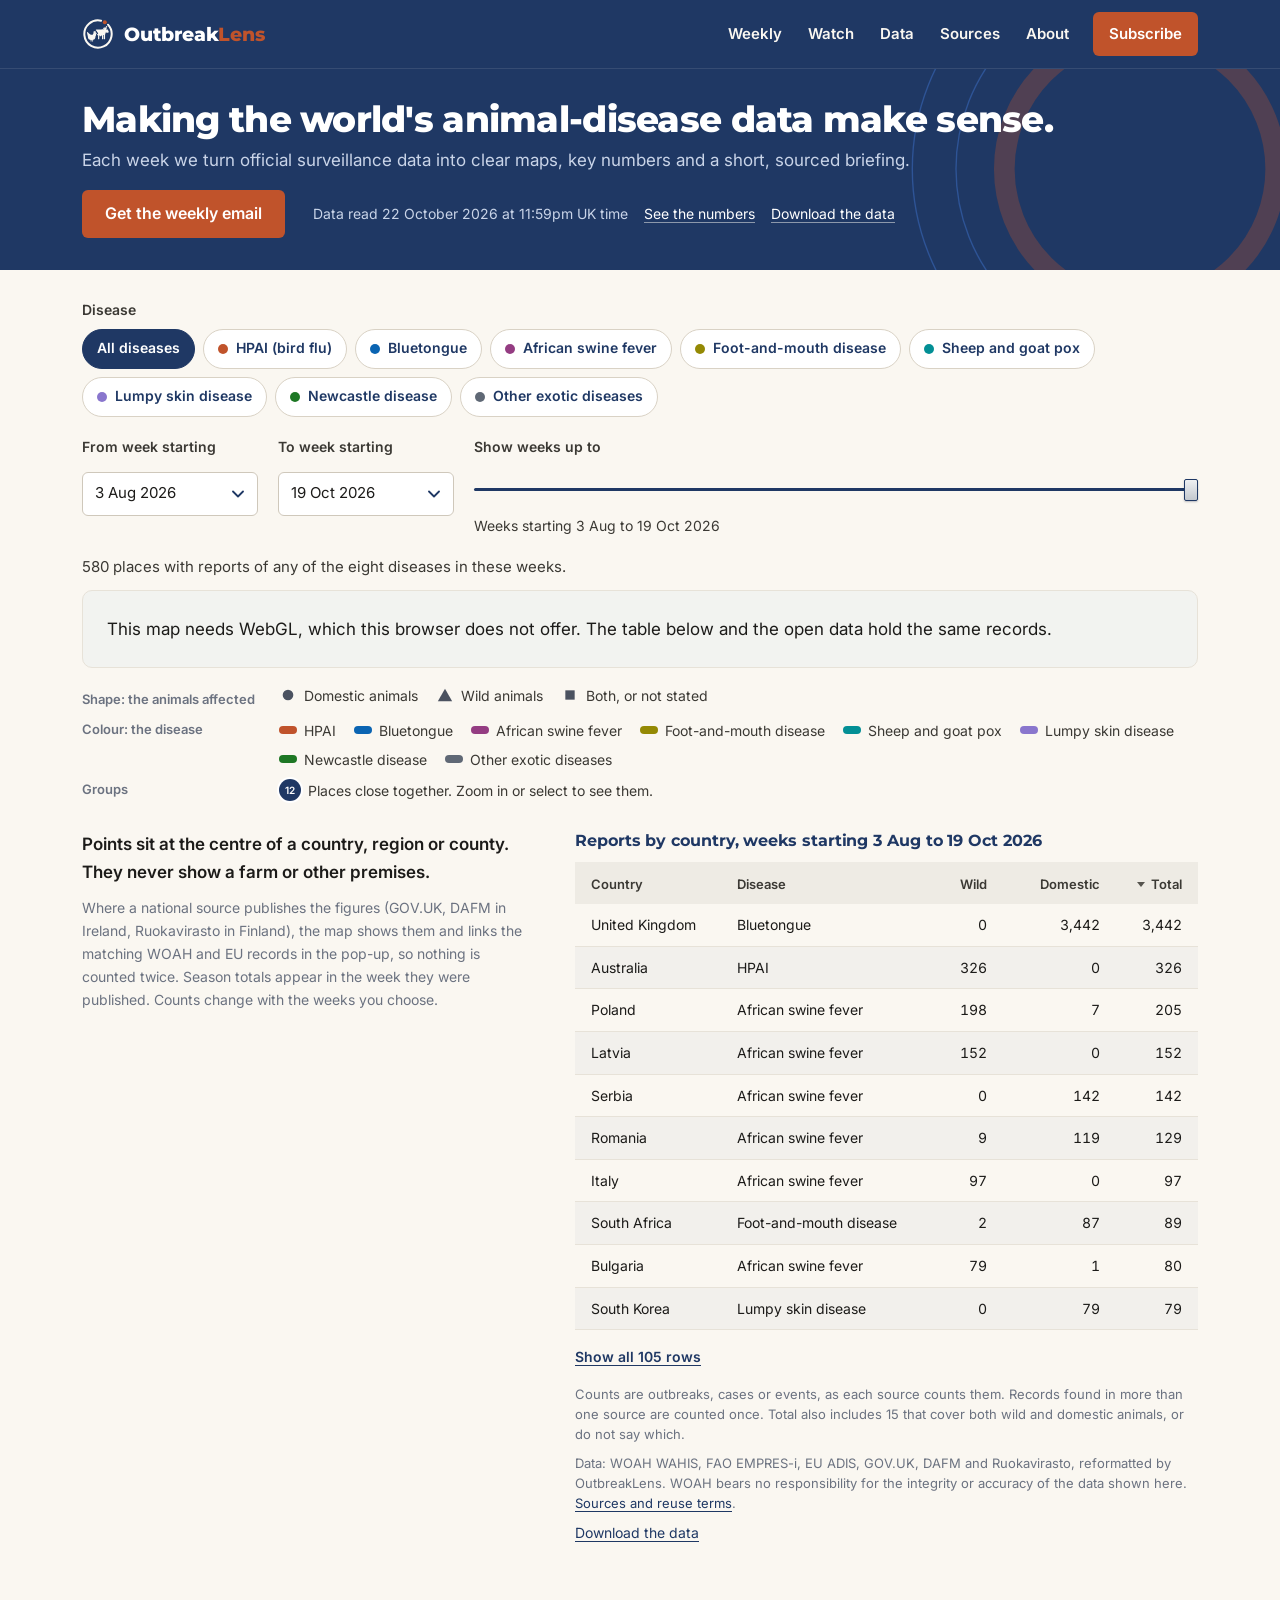
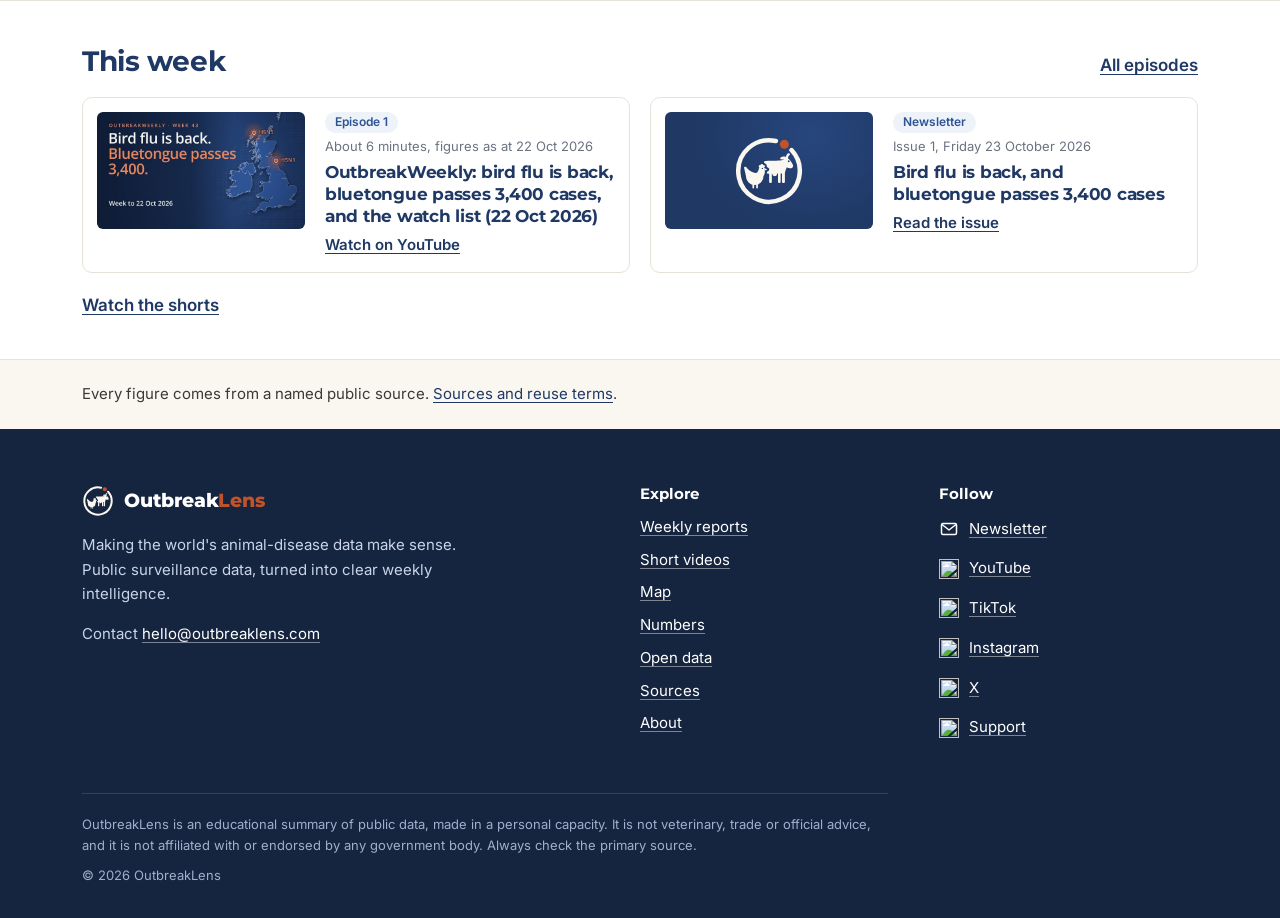
==== commit 9e873417: "Map table: WOAH credit and disclaimer line under Reports by country The WAHIS terms ask for WOAH to " ====
--- a/website/index.html
+++ b/website/index.html
@@ -40,7 +40,7 @@
 <p><strong>Points sit at the centre of a country, region or county. They never show a farm or other premises.</strong></p>
 <p class="note">Where a national source publishes the figures (GOV.UK, DAFM in Ireland, Ruokavirasto in Finland), the map shows them and links the matching WOAH and EU records in the pop-up, so nothing is counted twice. Season totals appear in the week they were published. Counts change with the weeks you choose.</p>
 </div>
-<div class="tbl-block" id="by-country"><h2 class="tbl-title" id="map-table-title">Reports by country, weeks starting 3 Aug to 19 Oct 2026</h2><div class="tbl-wrap" role="region" tabindex="0" aria-labelledby="map-table-title"><table class="tbl" id="map-table" data-top="10" data-noun="rows" aria-labelledby="map-table-title"><thead><tr><th scope="col" data-col="0" data-sort="text" aria-sort="none"><button type="button">Country</button></th><th scope="col" data-col="1" data-sort="text" aria-sort="none"><button type="button">Disease</button></th><th scope="col" class="num" data-col="2" data-sort="num" aria-sort="none"><button type="button">Wild</button></th><th scope="col" class="num" data-col="3" data-sort="num" aria-sort="none"><button type="button">Domestic</button></th><th scope="col" class="num" data-col="4" data-sort="num" aria-sort="descending"><button type="button">Total</button></th></tr></thead><tbody><tr><th scope="row">United Kingdom</th><td>Bluetongue</td><td class="num" data-v="0">0</td><td class="num" data-v="3442">3,442</td><td class="num" data-v="3442">3,442</td></tr><tr><th scope="row">Australia</th><td>HPAI</td><td class="num" data-v="326">326</td><td class="num" data-v="0">0</td><td class="num" data-v="326">326</td></tr><tr><th scope="row">Poland</th><td>African swine fever</td><td class="num" data-v="198">198</td><td class="num" data-v="7">7</td><td class="num" data-v="205">205</td></tr><tr><th scope="row">Latvia</th><td>African swine fever</td><td class="num" data-v="152">152</td><td class="num" data-v="0">0</td><td class="num" data-v="152">152</td></tr><tr><th scope="row">Serbia</th><td>African swine fever</td><td class="num" data-v="0">0</td><td class="num" data-v="142">142</td><td class="num" data-v="142">142</td></tr><tr><th scope="row">Romania</th><td>African swine fever</td><td class="num" data-v="9">9</td><td class="num" data-v="119">119</td><td class="num" data-v="129">129</td></tr><tr><th scope="row">Italy</th><td>African swine fever</td><td class="num" data-v="97">97</td><td class="num" data-v="0">0</td><td class="num" data-v="97">97</td></tr><tr><th scope="row">South Africa</th><td>Foot-and-mouth disease</td><td class="num" data-v="2">2</td><td class="num" data-v="87">87</td><td class="num" data-v="89">89</td></tr><tr><th scope="row">Bulgaria</th><td>African swine fever</td><td class="num" data-v="79">79</td><td class="num" data-v="1">1</td><td class="num" data-v="80">80</td></tr><tr><th scope="row">South Korea</th><td>Lumpy skin disease</td><td class="num" data-v="0">0</td><td class="num" data-v="79">79</td><td class="num" data-v="79">79</td></tr><tr><th scope="row">Hungary</th><td>African swine fever</td><td class="num" data-v="67">67</td><td class="num" data-v="5">5</td><td class="num" data-v="72">72</td></tr><tr><th scope="row">Finland</th><td>African swine fever</td><td class="num" data-v="68">68</td><td class="num" data-v="0">0</td><td class="num" data-v="68">68</td></tr><tr><th scope="row">Vietnam</th><td>African swine fever</td><td class="num" data-v="0">0</td><td class="num" data-v="66">66</td><td class="num" data-v="66">66</td></tr><tr><th scope="row">Germany</th><td>African swine fever</td><td class="num" data-v="61">61</td><td class="num" data-v="0">0</td><td class="num" data-v="61">61</td></tr><tr><th scope="row">Greece</th><td>Sheep and goat pox</td><td class="num" data-v="0">0</td><td class="num" data-v="53">53</td><td class="num" data-v="53">53</td></tr><tr><th scope="row">Romania</th><td>Sheep and goat pox</td><td class="num" data-v="0">0</td><td class="num" data-v="52">52</td><td class="num" data-v="52">52</td></tr><tr><th scope="row">Ireland</th><td>Bluetongue</td><td class="num" data-v="0">0</td><td class="num" data-v="48">48</td><td class="num" data-v="48">48</td></tr><tr><th scope="row">Philippines</th><td>African swine fever</td><td class="num" data-v="0">0</td><td class="num" data-v="48">48</td><td class="num" data-v="48">48</td></tr><tr><th scope="row">Bulgaria</th><td>Sheep and goat pox</td><td class="num" data-v="0">0</td><td class="num" data-v="46">46</td><td class="num" data-v="46">46</td></tr><tr><th scope="row">Romania</th><td>Other exotic diseases</td><td class="num" data-v="5">5</td><td class="num" data-v="40">40</td><td class="num" data-v="46">46</td></tr><tr><th scope="row">United States</th><td>HPAI</td><td class="num" data-v="1">1</td><td class="num" data-v="40">40</td><td class="num" data-v="42">42</td></tr><tr><th scope="row">Greece</th><td>Foot-and-mouth disease</td><td class="num" data-v="0">0</td><td class="num" data-v="40">40</td><td class="num" data-v="40">40</td></tr><tr><th scope="row">Laos</th><td>African swine fever</td><td class="num" data-v="1">1</td><td class="num" data-v="34">34</td><td class="num" data-v="35">35</td></tr><tr><th scope="row">Türkiye</th><td>Other exotic diseases</td><td class="num" data-v="0">0</td><td class="num" data-v="35">35</td><td class="num" data-v="35">35</td></tr><tr><th scope="row">Moldova</th><td>Other exotic diseases</td><td class="num" data-v="9">9</td><td class="num" data-v="19">19</td><td class="num" data-v="29">29</td></tr><tr><th scope="row">Norway</th><td>HPAI</td><td class="num" data-v="24">24</td><td class="num" data-v="0">0</td><td class="num" data-v="24">24</td></tr><tr><th scope="row">North Macedonia</th><td>Sheep and goat pox</td><td class="num" data-v="0">0</td><td class="num" data-v="21">21</td><td class="num" data-v="21">21</td></tr><tr><th scope="row">Namibia</th><td>Foot-and-mouth disease</td><td class="num" data-v="0">0</td><td class="num" data-v="18">18</td><td class="num" data-v="18">18</td></tr><tr><th scope="row">Botswana</th><td>Foot-and-mouth disease</td><td class="num" data-v="0">0</td><td class="num" data-v="16">16</td><td class="num" data-v="16">16</td></tr><tr><th scope="row">Canada</th><td>HPAI</td><td class="num" data-v="1">1</td><td class="num" data-v="15">15</td><td class="num" data-v="16">16</td></tr><tr><th scope="row">Moldova</th><td>African swine fever</td><td class="num" data-v="0">0</td><td class="num" data-v="15">15</td><td class="num" data-v="15">15</td></tr><tr><th scope="row">Estonia</th><td>African swine fever</td><td class="num" data-v="14">14</td><td class="num" data-v="0">0</td><td class="num" data-v="14">14</td></tr><tr><th scope="row">Lithuania</th><td>African swine fever</td><td class="num" data-v="14">14</td><td class="num" data-v="0">0</td><td class="num" data-v="14">14</td></tr><tr><th scope="row">Peru</th><td>HPAI</td><td class="num" data-v="1">1</td><td class="num" data-v="13">13</td><td class="num" data-v="14">14</td></tr><tr><th scope="row">Vietnam</th><td>HPAI</td><td class="num" data-v="0">0</td><td class="num" data-v="14">14</td><td class="num" data-v="14">14</td></tr><tr><th scope="row">Croatia</th><td>African swine fever</td><td class="num" data-v="11">11</td><td class="num" data-v="1">1</td><td class="num" data-v="12">12</td></tr><tr><th scope="row">United Kingdom</th><td>HPAI</td><td class="num" data-v="5">5</td><td class="num" data-v="2">2</td><td class="num" data-v="11">11</td></tr><tr><th scope="row">Iceland</th><td>HPAI</td><td class="num" data-v="10">10</td><td class="num" data-v="0">0</td><td class="num" data-v="10">10</td></tr><tr><th scope="row">Denmark</th><td>HPAI</td><td class="num" data-v="6">6</td><td class="num" data-v="1">1</td><td class="num" data-v="9">9</td></tr><tr><th scope="row">Hungary</th><td>Newcastle disease</td><td class="num" data-v="0">0</td><td class="num" data-v="9">9</td><td class="num" data-v="9">9</td></tr><tr><th scope="row">South Africa</th><td>African swine fever</td><td class="num" data-v="0">0</td><td class="num" data-v="8">8</td><td class="num" data-v="8">8</td></tr><tr><th scope="row">Spain</th><td>Newcastle disease</td><td class="num" data-v="0">0</td><td class="num" data-v="8">8</td><td class="num" data-v="8">8</td></tr><tr><th scope="row">Spain</th><td>African swine fever</td><td class="num" data-v="8">8</td><td class="num" data-v="0">0</td><td class="num" data-v="8">8</td></tr><tr><th scope="row">Netherlands</th><td>HPAI</td><td class="num" data-v="7">7</td><td class="num" data-v="0">0</td><td class="num" data-v="7">7</td></tr><tr><th scope="row">Armenia</th><td>Other exotic diseases</td><td class="num" data-v="0">0</td><td class="num" data-v="6">6</td><td class="num" data-v="6">6</td></tr><tr><th scope="row">Lesotho</th><td>Foot-and-mouth disease</td><td class="num" data-v="0">0</td><td class="num" data-v="6">6</td><td class="num" data-v="6">6</td></tr><tr><th scope="row">Bulgaria</th><td>HPAI</td><td class="num" data-v="0">0</td><td class="num" data-v="5">5</td><td class="num" data-v="5">5</td></tr><tr><th scope="row">Cyprus</th><td>Bluetongue</td><td class="num" data-v="0">0</td><td class="num" data-v="5">5</td><td class="num" data-v="5">5</td></tr><tr><th scope="row">Israel</th><td>Lumpy skin disease</td><td class="num" data-v="0">0</td><td class="num" data-v="5">5</td><td class="num" data-v="5">5</td></tr><tr><th scope="row">Sweden</th><td>HPAI</td><td class="num" data-v="4">4</td><td class="num" data-v="1">1</td><td class="num" data-v="5">5</td></tr><tr><th scope="row">Belgium</th><td>HPAI</td><td class="num" data-v="4">4</td><td class="num" data-v="0">0</td><td class="num" data-v="4">4</td></tr><tr><th scope="row">Bosnia and Herzegovina</th><td>African swine fever</td><td class="num" data-v="2">2</td><td class="num" data-v="2">2</td><td class="num" data-v="4">4</td></tr><tr><th scope="row">Chile</th><td>HPAI</td><td class="num" data-v="0">0</td><td class="num" data-v="4">4</td><td class="num" data-v="4">4</td></tr><tr><th scope="row">Hungary</th><td>Other exotic diseases</td><td class="num" data-v="4">4</td><td class="num" data-v="0">0</td><td class="num" data-v="4">4</td></tr><tr><th scope="row">Latvia</th><td>HPAI</td><td class="num" data-v="4">4</td><td class="num" data-v="0">0</td><td class="num" data-v="4">4</td></tr><tr><th scope="row">Lithuania</th><td>Bluetongue</td><td class="num" data-v="0">0</td><td class="num" data-v="4">4</td><td class="num" data-v="4">4</td></tr><tr><th scope="row">Malaysia</th><td>Foot-and-mouth disease</td><td class="num" data-v="0">0</td><td class="num" data-v="4">4</td><td class="num" data-v="4">4</td></tr><tr><th scope="row">Malaysia</th><td>Other exotic diseases</td><td class="num" data-v="0">0</td><td class="num" data-v="4">4</td><td class="num" data-v="4">4</td></tr><tr><th scope="row">South Korea</th><td>Foot-and-mouth disease</td><td class="num" data-v="0">0</td><td class="num" data-v="4">4</td><td class="num" data-v="4">4</td></tr><tr><th scope="row">Albania</th><td>Sheep and goat pox</td><td class="num" data-v="0">0</td><td class="num" data-v="3">3</td><td class="num" data-v="3">3</td></tr><tr><th scope="row">China</th><td>HPAI</td><td class="num" data-v="0">0</td><td class="num" data-v="0">0</td><td class="num" data-v="3">3</td></tr><tr><th scope="row">France</th><td>HPAI</td><td class="num" data-v="0">0</td><td class="num" data-v="3">3</td><td class="num" data-v="3">3</td></tr><tr><th scope="row">Italy</th><td>Bluetongue</td><td class="num" data-v="0">0</td><td class="num" data-v="3">3</td><td class="num" data-v="3">3</td></tr><tr><th scope="row">Japan</th><td>Other exotic diseases</td><td class="num" data-v="0">0</td><td class="num" data-v="3">3</td><td class="num" data-v="3">3</td></tr><tr><th scope="row">Libya</th><td>Foot-and-mouth disease</td><td class="num" data-v="0">0</td><td class="num" data-v="3">3</td><td class="num" data-v="3">3</td></tr><tr><th scope="row">Poland</th><td>Newcastle disease</td><td class="num" data-v="0">0</td><td class="num" data-v="3">3</td><td class="num" data-v="3">3</td></tr><tr><th scope="row">Russia</th><td>Lumpy skin disease</td><td class="num" data-v="0">0</td><td class="num" data-v="3">3</td><td class="num" data-v="3">3</td></tr><tr><th scope="row">Taiwan</th><td>HPAI</td><td class="num" data-v="0">0</td><td class="num" data-v="3">3</td><td class="num" data-v="3">3</td></tr><tr><th scope="row">Brazil</th><td>HPAI</td><td class="num" data-v="1">1</td><td class="num" data-v="1">1</td><td class="num" data-v="2">2</td></tr><tr><th scope="row">Cambodia</th><td>HPAI</td><td class="num" data-v="0">0</td><td class="num" data-v="1">1</td><td class="num" data-v="2">2</td></tr><tr><th scope="row">China</th><td>Foot-and-mouth disease</td><td class="num" data-v="0">0</td><td class="num" data-v="2">2</td><td class="num" data-v="2">2</td></tr><tr><th scope="row">Cyprus</th><td>Foot-and-mouth disease</td><td class="num" data-v="0">0</td><td class="num" data-v="2">2</td><td class="num" data-v="2">2</td></tr><tr><th scope="row">Germany</th><td>HPAI</td><td class="num" data-v="2">2</td><td class="num" data-v="0">0</td><td class="num" data-v="2">2</td></tr><tr><th scope="row">Greece</th><td>Bluetongue</td><td class="num" data-v="0">0</td><td class="num" data-v="2">2</td><td class="num" data-v="2">2</td></tr><tr><th scope="row">Mongolia</th><td>Foot-and-mouth disease</td><td class="num" data-v="0">0</td><td class="num" data-v="2">2</td><td class="num" data-v="2">2</td></tr><tr><th scope="row">New Zealand</th><td>HPAI</td><td class="num" data-v="2">2</td><td class="num" data-v="0">0</td><td class="num" data-v="2">2</td></tr><tr><th scope="row">Puerto Rico</th><td>HPAI</td><td class="num" data-v="0">0</td><td class="num" data-v="2">2</td><td class="num" data-v="2">2</td></tr><tr><th scope="row">Spain</th><td>Bluetongue</td><td class="num" data-v="0">0</td><td class="num" data-v="2">2</td><td class="num" data-v="2">2</td></tr><tr><th scope="row">Türkiye</th><td>Foot-and-mouth disease</td><td class="num" data-v="0">0</td><td class="num" data-v="2">2</td><td class="num" data-v="2">2</td></tr><tr><th scope="row">Ukraine</th><td>African swine fever</td><td class="num" data-v="0">0</td><td class="num" data-v="2">2</td><td class="num" data-v="2">2</td></tr><tr><th scope="row">Uruguay</th><td>HPAI</td><td class="num" data-v="0">0</td><td class="num" data-v="2">2</td><td class="num" data-v="2">2</td></tr><tr><th scope="row">Albania</th><td>HPAI</td><td class="num" data-v="0">0</td><td class="num" data-v="1">1</td><td class="num" data-v="1">1</td></tr><tr><th scope="row">Argentina</th><td>HPAI</td><td class="num" data-v="0">0</td><td class="num" data-v="1">1</td><td class="num" data-v="1">1</td></tr><tr><th scope="row">Bangladesh</th><td>HPAI</td><td class="num" data-v="0">0</td><td class="num" data-v="0">0</td><td class="num" data-v="1">1</td></tr><tr><th scope="row">Bangladesh</th><td>Other exotic diseases</td><td class="num" data-v="1">1</td><td class="num" data-v="0">0</td><td class="num" data-v="1">1</td></tr><tr><th scope="row">Bhutan</th><td>Other exotic diseases</td><td class="num" data-v="0">0</td><td class="num" data-v="1">1</td><td class="num" data-v="1">1</td></tr><tr><th scope="row">Brazil</th><td>Newcastle disease</td><td class="num" data-v="0">0</td><td class="num" data-v="1">1</td><td class="num" data-v="1">1</td></tr><tr><th scope="row">Cyprus</th><td>HPAI</td><td class="num" data-v="1">1</td><td class="num" data-v="0">0</td><td class="num" data-v="1">1</td></tr><tr><th scope="row">Finland</th><td>HPAI</td><td class="num" data-v="1">1</td><td class="num" data-v="0">0</td><td class="num" data-v="1">1</td></tr><tr><th scope="row">India</th><td>HPAI</td><td class="num" data-v="0">0</td><td class="num" data-v="1">1</td><td class="num" data-v="1">1</td></tr><tr><th scope="row">India</th><td>African swine fever</td><td class="num" data-v="0">0</td><td class="num" data-v="1">1</td><td class="num" data-v="1">1</td></tr><tr><th scope="row">Indonesia</th><td>HPAI</td><td class="num" data-v="0">0</td><td class="num" data-v="1">1</td><td class="num" data-v="1">1</td></tr><tr><th scope="row">Italy</th><td>HPAI</td><td class="num" data-v="1">1</td><td class="num" data-v="0">0</td><td class="num" data-v="1">1</td></tr><tr><th scope="row">Malaysia</th><td>Lumpy skin disease</td><td class="num" data-v="0">0</td><td class="num" data-v="1">1</td><td class="num" data-v="1">1</td></tr><tr><th scope="row">Malaysia</th><td>Newcastle disease</td><td class="num" data-v="0">0</td><td class="num" data-v="1">1</td><td class="num" data-v="1">1</td></tr><tr><th scope="row">Palau</th><td>Other exotic diseases</td><td class="num" data-v="0">0</td><td class="num" data-v="1">1</td><td class="num" data-v="1">1</td></tr><tr><th scope="row">Portugal</th><td>HPAI</td><td class="num" data-v="1">1</td><td class="num" data-v="0">0</td><td class="num" data-v="1">1</td></tr><tr><th scope="row">Serbia</th><td>HPAI</td><td class="num" data-v="1">1</td><td class="num" data-v="0">0</td><td class="num" data-v="1">1</td></tr><tr><th scope="row">Slovakia</th><td>Bluetongue</td><td class="num" data-v="0">0</td><td class="num" data-v="1">1</td><td class="num" data-v="1">1</td></tr><tr><th scope="row">South Korea</th><td>African swine fever</td><td class="num" data-v="1">1</td><td class="num" data-v="0">0</td><td class="num" data-v="1">1</td></tr><tr><th scope="row">South Korea</th><td>HPAI</td><td class="num" data-v="1">1</td><td class="num" data-v="0">0</td><td class="num" data-v="1">1</td></tr><tr><th scope="row">Spain</th><td>Other exotic diseases</td><td class="num" data-v="0">0</td><td class="num" data-v="1">1</td><td class="num" data-v="1">1</td></tr><tr><th scope="row">Suriname</th><td>HPAI</td><td class="num" data-v="0">0</td><td class="num" data-v="1">1</td><td class="num" data-v="1">1</td></tr><tr><th scope="row">Taiwan</th><td>African swine fever</td><td class="num" data-v="0">0</td><td class="num" data-v="1">1</td><td class="num" data-v="1">1</td></tr><tr><th scope="row">Thailand</th><td>African swine fever</td><td class="num" data-v="0">0</td><td class="num" data-v="1">1</td><td class="num" data-v="1">1</td></tr></tbody></table></div><p class="tbl-cap" id="map-table-note">Counts are outbreaks, cases or events, as each source counts them. Records found in more than one source are counted once. Total also includes 15 that cover both wild and domestic animals, or do not say which.</p><p class="tbl-links"><a href="data.html">Download the data</a></p></div>
+<div class="tbl-block" id="by-country"><h2 class="tbl-title" id="map-table-title">Reports by country, weeks starting 3 Aug to 19 Oct 2026</h2><div class="tbl-wrap" role="region" tabindex="0" aria-labelledby="map-table-title"><table class="tbl" id="map-table" data-top="10" data-noun="rows" aria-labelledby="map-table-title"><thead><tr><th scope="col" data-col="0" data-sort="text" aria-sort="none"><button type="button">Country</button></th><th scope="col" data-col="1" data-sort="text" aria-sort="none"><button type="button">Disease</button></th><th scope="col" class="num" data-col="2" data-sort="num" aria-sort="none"><button type="button">Wild</button></th><th scope="col" class="num" data-col="3" data-sort="num" aria-sort="none"><button type="button">Domestic</button></th><th scope="col" class="num" data-col="4" data-sort="num" aria-sort="descending"><button type="button">Total</button></th></tr></thead><tbody><tr><th scope="row">United Kingdom</th><td>Bluetongue</td><td class="num" data-v="0">0</td><td class="num" data-v="3442">3,442</td><td class="num" data-v="3442">3,442</td></tr><tr><th scope="row">Australia</th><td>HPAI</td><td class="num" data-v="326">326</td><td class="num" data-v="0">0</td><td class="num" data-v="326">326</td></tr><tr><th scope="row">Poland</th><td>African swine fever</td><td class="num" data-v="198">198</td><td class="num" data-v="7">7</td><td class="num" data-v="205">205</td></tr><tr><th scope="row">Latvia</th><td>African swine fever</td><td class="num" data-v="152">152</td><td class="num" data-v="0">0</td><td class="num" data-v="152">152</td></tr><tr><th scope="row">Serbia</th><td>African swine fever</td><td class="num" data-v="0">0</td><td class="num" data-v="142">142</td><td class="num" data-v="142">142</td></tr><tr><th scope="row">Romania</th><td>African swine fever</td><td class="num" data-v="9">9</td><td class="num" data-v="119">119</td><td class="num" data-v="129">129</td></tr><tr><th scope="row">Italy</th><td>African swine fever</td><td class="num" data-v="97">97</td><td class="num" data-v="0">0</td><td class="num" data-v="97">97</td></tr><tr><th scope="row">South Africa</th><td>Foot-and-mouth disease</td><td class="num" data-v="2">2</td><td class="num" data-v="87">87</td><td class="num" data-v="89">89</td></tr><tr><th scope="row">Bulgaria</th><td>African swine fever</td><td class="num" data-v="79">79</td><td class="num" data-v="1">1</td><td class="num" data-v="80">80</td></tr><tr><th scope="row">South Korea</th><td>Lumpy skin disease</td><td class="num" data-v="0">0</td><td class="num" data-v="79">79</td><td class="num" data-v="79">79</td></tr><tr><th scope="row">Hungary</th><td>African swine fever</td><td class="num" data-v="67">67</td><td class="num" data-v="5">5</td><td class="num" data-v="72">72</td></tr><tr><th scope="row">Finland</th><td>African swine fever</td><td class="num" data-v="68">68</td><td class="num" data-v="0">0</td><td class="num" data-v="68">68</td></tr><tr><th scope="row">Vietnam</th><td>African swine fever</td><td class="num" data-v="0">0</td><td class="num" data-v="66">66</td><td class="num" data-v="66">66</td></tr><tr><th scope="row">Germany</th><td>African swine fever</td><td class="num" data-v="61">61</td><td class="num" data-v="0">0</td><td class="num" data-v="61">61</td></tr><tr><th scope="row">Greece</th><td>Sheep and goat pox</td><td class="num" data-v="0">0</td><td class="num" data-v="53">53</td><td class="num" data-v="53">53</td></tr><tr><th scope="row">Romania</th><td>Sheep and goat pox</td><td class="num" data-v="0">0</td><td class="num" data-v="52">52</td><td class="num" data-v="52">52</td></tr><tr><th scope="row">Ireland</th><td>Bluetongue</td><td class="num" data-v="0">0</td><td class="num" data-v="48">48</td><td class="num" data-v="48">48</td></tr><tr><th scope="row">Philippines</th><td>African swine fever</td><td class="num" data-v="0">0</td><td class="num" data-v="48">48</td><td class="num" data-v="48">48</td></tr><tr><th scope="row">Bulgaria</th><td>Sheep and goat pox</td><td class="num" data-v="0">0</td><td class="num" data-v="46">46</td><td class="num" data-v="46">46</td></tr><tr><th scope="row">Romania</th><td>Other exotic diseases</td><td class="num" data-v="5">5</td><td class="num" data-v="40">40</td><td class="num" data-v="46">46</td></tr><tr><th scope="row">United States</th><td>HPAI</td><td class="num" data-v="1">1</td><td class="num" data-v="40">40</td><td class="num" data-v="42">42</td></tr><tr><th scope="row">Greece</th><td>Foot-and-mouth disease</td><td class="num" data-v="0">0</td><td class="num" data-v="40">40</td><td class="num" data-v="40">40</td></tr><tr><th scope="row">Laos</th><td>African swine fever</td><td class="num" data-v="1">1</td><td class="num" data-v="34">34</td><td class="num" data-v="35">35</td></tr><tr><th scope="row">Türkiye</th><td>Other exotic diseases</td><td class="num" data-v="0">0</td><td class="num" data-v="35">35</td><td class="num" data-v="35">35</td></tr><tr><th scope="row">Moldova</th><td>Other exotic diseases</td><td class="num" data-v="9">9</td><td class="num" data-v="19">19</td><td class="num" data-v="29">29</td></tr><tr><th scope="row">Norway</th><td>HPAI</td><td class="num" data-v="24">24</td><td class="num" data-v="0">0</td><td class="num" data-v="24">24</td></tr><tr><th scope="row">North Macedonia</th><td>Sheep and goat pox</td><td class="num" data-v="0">0</td><td class="num" data-v="21">21</td><td class="num" data-v="21">21</td></tr><tr><th scope="row">Namibia</th><td>Foot-and-mouth disease</td><td class="num" data-v="0">0</td><td class="num" data-v="18">18</td><td class="num" data-v="18">18</td></tr><tr><th scope="row">Botswana</th><td>Foot-and-mouth disease</td><td class="num" data-v="0">0</td><td class="num" data-v="16">16</td><td class="num" data-v="16">16</td></tr><tr><th scope="row">Canada</th><td>HPAI</td><td class="num" data-v="1">1</td><td class="num" data-v="15">15</td><td class="num" data-v="16">16</td></tr><tr><th scope="row">Moldova</th><td>African swine fever</td><td class="num" data-v="0">0</td><td class="num" data-v="15">15</td><td class="num" data-v="15">15</td></tr><tr><th scope="row">Estonia</th><td>African swine fever</td><td class="num" data-v="14">14</td><td class="num" data-v="0">0</td><td class="num" data-v="14">14</td></tr><tr><th scope="row">Lithuania</th><td>African swine fever</td><td class="num" data-v="14">14</td><td class="num" data-v="0">0</td><td class="num" data-v="14">14</td></tr><tr><th scope="row">Peru</th><td>HPAI</td><td class="num" data-v="1">1</td><td class="num" data-v="13">13</td><td class="num" data-v="14">14</td></tr><tr><th scope="row">Vietnam</th><td>HPAI</td><td class="num" data-v="0">0</td><td class="num" data-v="14">14</td><td class="num" data-v="14">14</td></tr><tr><th scope="row">Croatia</th><td>African swine fever</td><td class="num" data-v="11">11</td><td class="num" data-v="1">1</td><td class="num" data-v="12">12</td></tr><tr><th scope="row">United Kingdom</th><td>HPAI</td><td class="num" data-v="5">5</td><td class="num" data-v="2">2</td><td class="num" data-v="11">11</td></tr><tr><th scope="row">Iceland</th><td>HPAI</td><td class="num" data-v="10">10</td><td class="num" data-v="0">0</td><td class="num" data-v="10">10</td></tr><tr><th scope="row">Denmark</th><td>HPAI</td><td class="num" data-v="6">6</td><td class="num" data-v="1">1</td><td class="num" data-v="9">9</td></tr><tr><th scope="row">Hungary</th><td>Newcastle disease</td><td class="num" data-v="0">0</td><td class="num" data-v="9">9</td><td class="num" data-v="9">9</td></tr><tr><th scope="row">South Africa</th><td>African swine fever</td><td class="num" data-v="0">0</td><td class="num" data-v="8">8</td><td class="num" data-v="8">8</td></tr><tr><th scope="row">Spain</th><td>Newcastle disease</td><td class="num" data-v="0">0</td><td class="num" data-v="8">8</td><td class="num" data-v="8">8</td></tr><tr><th scope="row">Spain</th><td>African swine fever</td><td class="num" data-v="8">8</td><td class="num" data-v="0">0</td><td class="num" data-v="8">8</td></tr><tr><th scope="row">Netherlands</th><td>HPAI</td><td class="num" data-v="7">7</td><td class="num" data-v="0">0</td><td class="num" data-v="7">7</td></tr><tr><th scope="row">Armenia</th><td>Other exotic diseases</td><td class="num" data-v="0">0</td><td class="num" data-v="6">6</td><td class="num" data-v="6">6</td></tr><tr><th scope="row">Lesotho</th><td>Foot-and-mouth disease</td><td class="num" data-v="0">0</td><td class="num" data-v="6">6</td><td class="num" data-v="6">6</td></tr><tr><th scope="row">Bulgaria</th><td>HPAI</td><td class="num" data-v="0">0</td><td class="num" data-v="5">5</td><td class="num" data-v="5">5</td></tr><tr><th scope="row">Cyprus</th><td>Bluetongue</td><td class="num" data-v="0">0</td><td class="num" data-v="5">5</td><td class="num" data-v="5">5</td></tr><tr><th scope="row">Israel</th><td>Lumpy skin disease</td><td class="num" data-v="0">0</td><td class="num" data-v="5">5</td><td class="num" data-v="5">5</td></tr><tr><th scope="row">Sweden</th><td>HPAI</td><td class="num" data-v="4">4</td><td class="num" data-v="1">1</td><td class="num" data-v="5">5</td></tr><tr><th scope="row">Belgium</th><td>HPAI</td><td class="num" data-v="4">4</td><td class="num" data-v="0">0</td><td class="num" data-v="4">4</td></tr><tr><th scope="row">Bosnia and Herzegovina</th><td>African swine fever</td><td class="num" data-v="2">2</td><td class="num" data-v="2">2</td><td class="num" data-v="4">4</td></tr><tr><th scope="row">Chile</th><td>HPAI</td><td class="num" data-v="0">0</td><td class="num" data-v="4">4</td><td class="num" data-v="4">4</td></tr><tr><th scope="row">Hungary</th><td>Other exotic diseases</td><td class="num" data-v="4">4</td><td class="num" data-v="0">0</td><td class="num" data-v="4">4</td></tr><tr><th scope="row">Latvia</th><td>HPAI</td><td class="num" data-v="4">4</td><td class="num" data-v="0">0</td><td class="num" data-v="4">4</td></tr><tr><th scope="row">Lithuania</th><td>Bluetongue</td><td class="num" data-v="0">0</td><td class="num" data-v="4">4</td><td class="num" data-v="4">4</td></tr><tr><th scope="row">Malaysia</th><td>Foot-and-mouth disease</td><td class="num" data-v="0">0</td><td class="num" data-v="4">4</td><td class="num" data-v="4">4</td></tr><tr><th scope="row">Malaysia</th><td>Other exotic diseases</td><td class="num" data-v="0">0</td><td class="num" data-v="4">4</td><td class="num" data-v="4">4</td></tr><tr><th scope="row">South Korea</th><td>Foot-and-mouth disease</td><td class="num" data-v="0">0</td><td class="num" data-v="4">4</td><td class="num" data-v="4">4</td></tr><tr><th scope="row">Albania</th><td>Sheep and goat pox</td><td class="num" data-v="0">0</td><td class="num" data-v="3">3</td><td class="num" data-v="3">3</td></tr><tr><th scope="row">China</th><td>HPAI</td><td class="num" data-v="0">0</td><td class="num" data-v="0">0</td><td class="num" data-v="3">3</td></tr><tr><th scope="row">France</th><td>HPAI</td><td class="num" data-v="0">0</td><td class="num" data-v="3">3</td><td class="num" data-v="3">3</td></tr><tr><th scope="row">Italy</th><td>Bluetongue</td><td class="num" data-v="0">0</td><td class="num" data-v="3">3</td><td class="num" data-v="3">3</td></tr><tr><th scope="row">Japan</th><td>Other exotic diseases</td><td class="num" data-v="0">0</td><td class="num" data-v="3">3</td><td class="num" data-v="3">3</td></tr><tr><th scope="row">Libya</th><td>Foot-and-mouth disease</td><td class="num" data-v="0">0</td><td class="num" data-v="3">3</td><td class="num" data-v="3">3</td></tr><tr><th scope="row">Poland</th><td>Newcastle disease</td><td class="num" data-v="0">0</td><td class="num" data-v="3">3</td><td class="num" data-v="3">3</td></tr><tr><th scope="row">Russia</th><td>Lumpy skin disease</td><td class="num" data-v="0">0</td><td class="num" data-v="3">3</td><td class="num" data-v="3">3</td></tr><tr><th scope="row">Taiwan</th><td>HPAI</td><td class="num" data-v="0">0</td><td class="num" data-v="3">3</td><td class="num" data-v="3">3</td></tr><tr><th scope="row">Brazil</th><td>HPAI</td><td class="num" data-v="1">1</td><td class="num" data-v="1">1</td><td class="num" data-v="2">2</td></tr><tr><th scope="row">Cambodia</th><td>HPAI</td><td class="num" data-v="0">0</td><td class="num" data-v="1">1</td><td class="num" data-v="2">2</td></tr><tr><th scope="row">China</th><td>Foot-and-mouth disease</td><td class="num" data-v="0">0</td><td class="num" data-v="2">2</td><td class="num" data-v="2">2</td></tr><tr><th scope="row">Cyprus</th><td>Foot-and-mouth disease</td><td class="num" data-v="0">0</td><td class="num" data-v="2">2</td><td class="num" data-v="2">2</td></tr><tr><th scope="row">Germany</th><td>HPAI</td><td class="num" data-v="2">2</td><td class="num" data-v="0">0</td><td class="num" data-v="2">2</td></tr><tr><th scope="row">Greece</th><td>Bluetongue</td><td class="num" data-v="0">0</td><td class="num" data-v="2">2</td><td class="num" data-v="2">2</td></tr><tr><th scope="row">Mongolia</th><td>Foot-and-mouth disease</td><td class="num" data-v="0">0</td><td class="num" data-v="2">2</td><td class="num" data-v="2">2</td></tr><tr><th scope="row">New Zealand</th><td>HPAI</td><td class="num" data-v="2">2</td><td class="num" data-v="0">0</td><td class="num" data-v="2">2</td></tr><tr><th scope="row">Puerto Rico</th><td>HPAI</td><td class="num" data-v="0">0</td><td class="num" data-v="2">2</td><td class="num" data-v="2">2</td></tr><tr><th scope="row">Spain</th><td>Bluetongue</td><td class="num" data-v="0">0</td><td class="num" data-v="2">2</td><td class="num" data-v="2">2</td></tr><tr><th scope="row">Türkiye</th><td>Foot-and-mouth disease</td><td class="num" data-v="0">0</td><td class="num" data-v="2">2</td><td class="num" data-v="2">2</td></tr><tr><th scope="row">Ukraine</th><td>African swine fever</td><td class="num" data-v="0">0</td><td class="num" data-v="2">2</td><td class="num" data-v="2">2</td></tr><tr><th scope="row">Uruguay</th><td>HPAI</td><td class="num" data-v="0">0</td><td class="num" data-v="2">2</td><td class="num" data-v="2">2</td></tr><tr><th scope="row">Albania</th><td>HPAI</td><td class="num" data-v="0">0</td><td class="num" data-v="1">1</td><td class="num" data-v="1">1</td></tr><tr><th scope="row">Argentina</th><td>HPAI</td><td class="num" data-v="0">0</td><td class="num" data-v="1">1</td><td class="num" data-v="1">1</td></tr><tr><th scope="row">Bangladesh</th><td>HPAI</td><td class="num" data-v="0">0</td><td class="num" data-v="0">0</td><td class="num" data-v="1">1</td></tr><tr><th scope="row">Bangladesh</th><td>Other exotic diseases</td><td class="num" data-v="1">1</td><td class="num" data-v="0">0</td><td class="num" data-v="1">1</td></tr><tr><th scope="row">Bhutan</th><td>Other exotic diseases</td><td class="num" data-v="0">0</td><td class="num" data-v="1">1</td><td class="num" data-v="1">1</td></tr><tr><th scope="row">Brazil</th><td>Newcastle disease</td><td class="num" data-v="0">0</td><td class="num" data-v="1">1</td><td class="num" data-v="1">1</td></tr><tr><th scope="row">Cyprus</th><td>HPAI</td><td class="num" data-v="1">1</td><td class="num" data-v="0">0</td><td class="num" data-v="1">1</td></tr><tr><th scope="row">Finland</th><td>HPAI</td><td class="num" data-v="1">1</td><td class="num" data-v="0">0</td><td class="num" data-v="1">1</td></tr><tr><th scope="row">India</th><td>HPAI</td><td class="num" data-v="0">0</td><td class="num" data-v="1">1</td><td class="num" data-v="1">1</td></tr><tr><th scope="row">India</th><td>African swine fever</td><td class="num" data-v="0">0</td><td class="num" data-v="1">1</td><td class="num" data-v="1">1</td></tr><tr><th scope="row">Indonesia</th><td>HPAI</td><td class="num" data-v="0">0</td><td class="num" data-v="1">1</td><td class="num" data-v="1">1</td></tr><tr><th scope="row">Italy</th><td>HPAI</td><td class="num" data-v="1">1</td><td class="num" data-v="0">0</td><td class="num" data-v="1">1</td></tr><tr><th scope="row">Malaysia</th><td>Lumpy skin disease</td><td class="num" data-v="0">0</td><td class="num" data-v="1">1</td><td class="num" data-v="1">1</td></tr><tr><th scope="row">Malaysia</th><td>Newcastle disease</td><td class="num" data-v="0">0</td><td class="num" data-v="1">1</td><td class="num" data-v="1">1</td></tr><tr><th scope="row">Palau</th><td>Other exotic diseases</td><td class="num" data-v="0">0</td><td class="num" data-v="1">1</td><td class="num" data-v="1">1</td></tr><tr><th scope="row">Portugal</th><td>HPAI</td><td class="num" data-v="1">1</td><td class="num" data-v="0">0</td><td class="num" data-v="1">1</td></tr><tr><th scope="row">Serbia</th><td>HPAI</td><td class="num" data-v="1">1</td><td class="num" data-v="0">0</td><td class="num" data-v="1">1</td></tr><tr><th scope="row">Slovakia</th><td>Bluetongue</td><td class="num" data-v="0">0</td><td class="num" data-v="1">1</td><td class="num" data-v="1">1</td></tr><tr><th scope="row">South Korea</th><td>African swine fever</td><td class="num" data-v="1">1</td><td class="num" data-v="0">0</td><td class="num" data-v="1">1</td></tr><tr><th scope="row">South Korea</th><td>HPAI</td><td class="num" data-v="1">1</td><td class="num" data-v="0">0</td><td class="num" data-v="1">1</td></tr><tr><th scope="row">Spain</th><td>Other exotic diseases</td><td class="num" data-v="0">0</td><td class="num" data-v="1">1</td><td class="num" data-v="1">1</td></tr><tr><th scope="row">Suriname</th><td>HPAI</td><td class="num" data-v="0">0</td><td class="num" data-v="1">1</td><td class="num" data-v="1">1</td></tr><tr><th scope="row">Taiwan</th><td>African swine fever</td><td class="num" data-v="0">0</td><td class="num" data-v="1">1</td><td class="num" data-v="1">1</td></tr><tr><th scope="row">Thailand</th><td>African swine fever</td><td class="num" data-v="0">0</td><td class="num" data-v="1">1</td><td class="num" data-v="1">1</td></tr></tbody></table></div><p class="tbl-cap" id="map-table-note">Counts are outbreaks, cases or events, as each source counts them. Records found in more than one source are counted once. Total also includes 15 that cover both wild and domestic animals, or do not say which.</p><p class="tbl-cap">Data: WOAH WAHIS, FAO EMPRES-i, EU ADIS, GOV.UK, DAFM and Ruokavirasto, reformatted by OutbreakLens. WOAH bears no responsibility for the integrity or accuracy of the data shown here. <a href="sources.html">Sources and reuse terms</a>.</p><p class="tbl-links"><a href="data.html">Download the data</a></p></div>
 </div>
 </div></section>
 
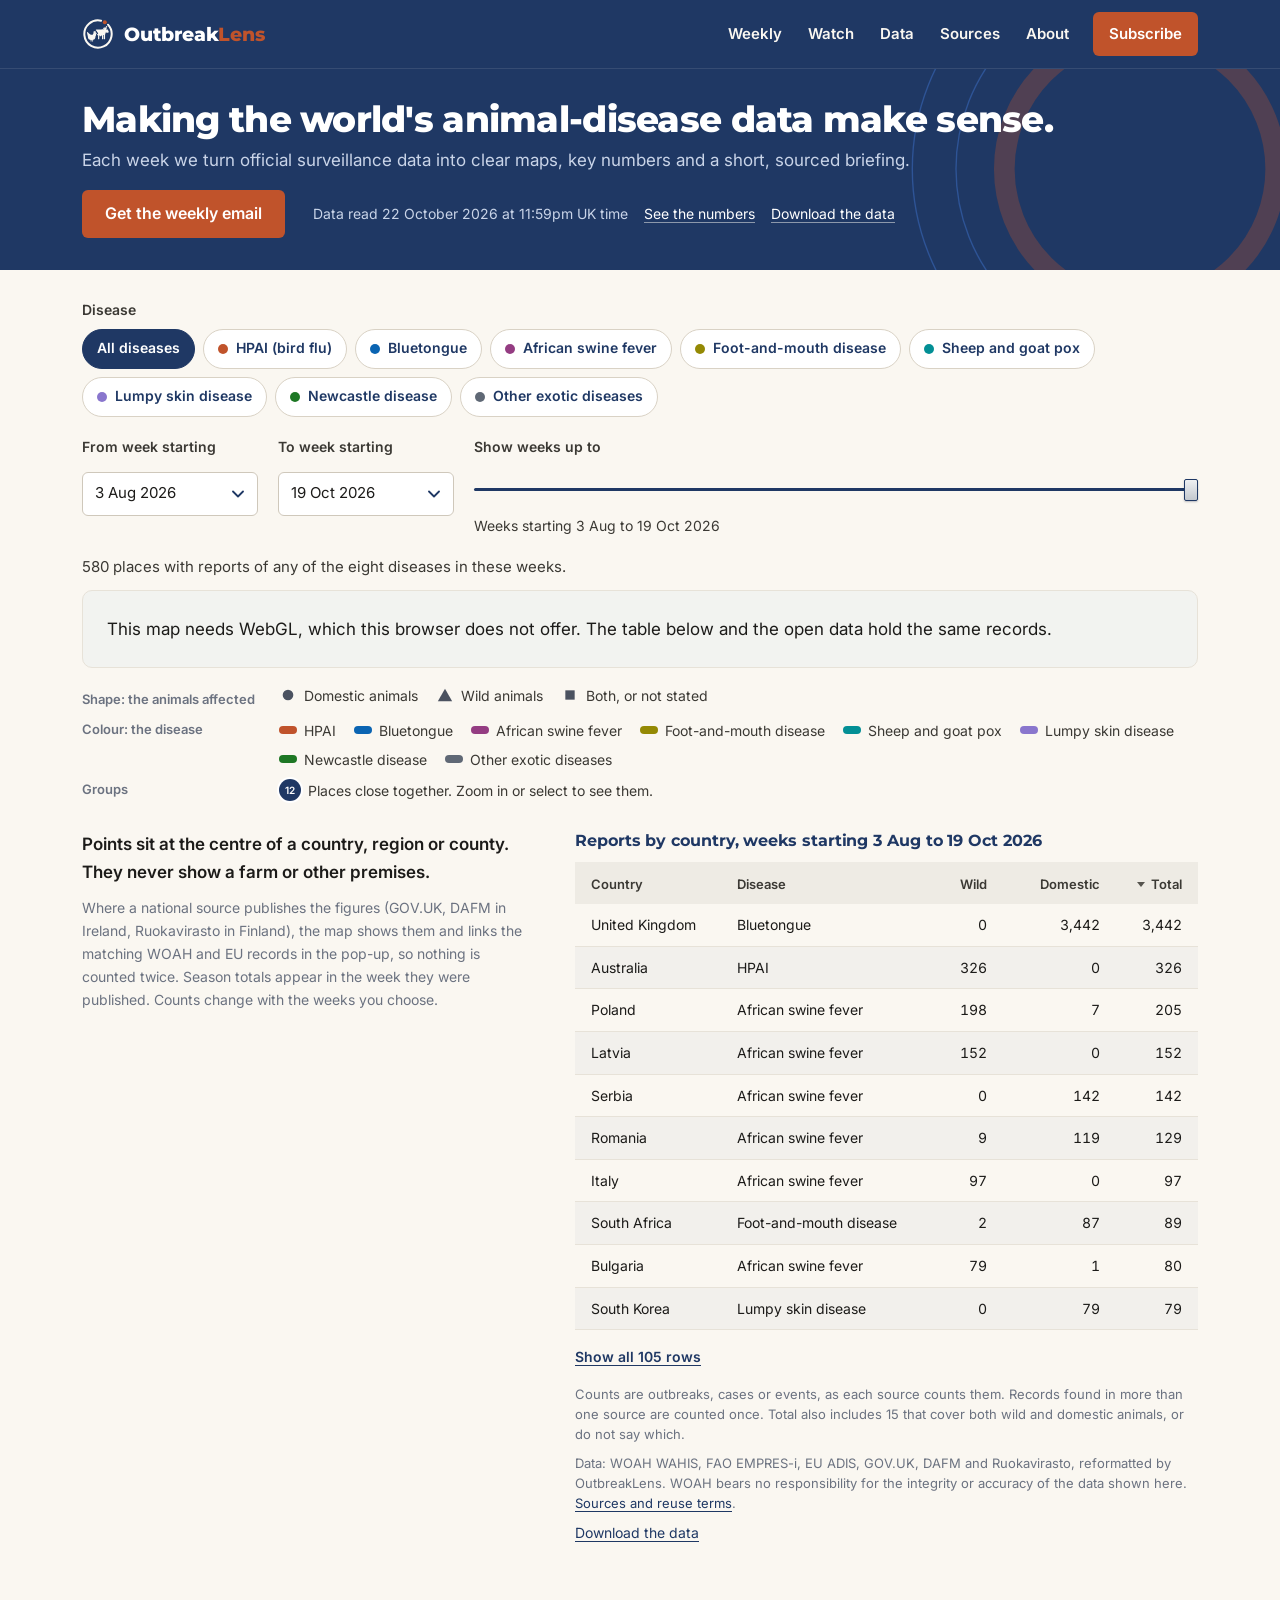
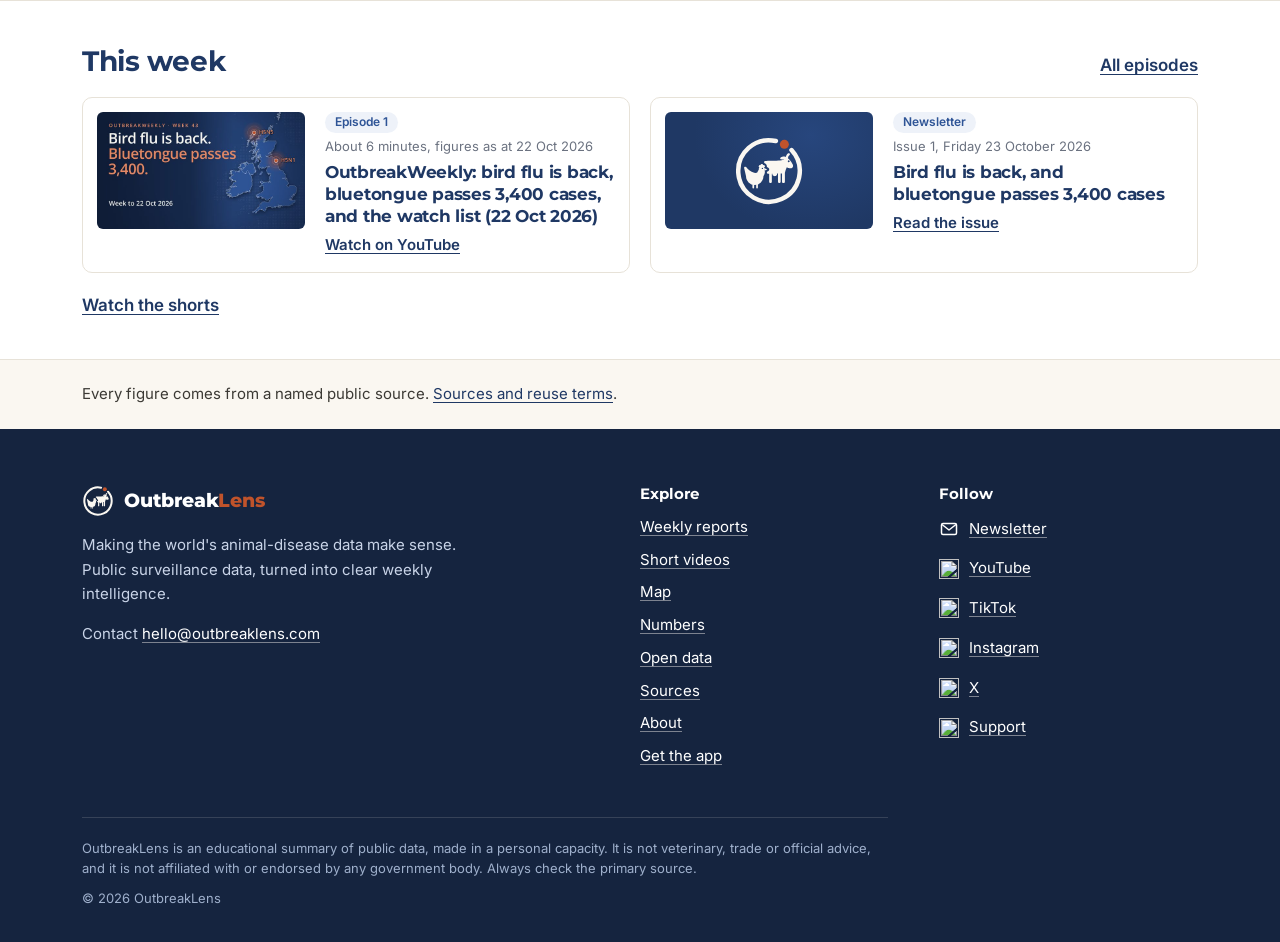
==== commit 3447f938: "Installable web app: manifest, service worker with offline map, app and offline pages The site now i" ====
--- a/website/index.html
+++ b/website/index.html
@@ -9,7 +9,7 @@
 <link rel="preconnect" href="https://fonts.googleapis.com"><link rel="preconnect" href="https://fonts.gstatic.com" crossorigin>
 <link href="https://fonts.googleapis.com/css2?family=Inter:wght@400;500;600&family=Montserrat:wght@700;800&display=swap" rel="stylesheet">
 <link rel="stylesheet" href="assets/styles.css?v=7251db53"><link rel="preconnect" href="https://tiles.openfreemap.org" crossorigin><link rel="stylesheet" href="https://cdnjs.cloudflare.com/ajax/libs/maplibre-gl/5.24.0/maplibre-gl.css" integrity="sha512-KIMsMWIdnoG9OwZa+oaIafmbDonqck1UCmq+/zcUi2aaZ97N9QE6TqpTM+n36EO40HGh64hU/375zxtjx7WTyQ==" crossorigin="anonymous" referrerpolicy="no-referrer">
-<link rel="icon" type="image/svg+xml" href="assets/favicon.svg"><link rel="icon" href="assets/favicon.ico" sizes="any"><link rel="apple-touch-icon" href="assets/favicon-180.png">
+<link rel="icon" type="image/svg+xml" href="assets/favicon.svg"><link rel="icon" href="assets/favicon.ico" sizes="any"><link rel="apple-touch-icon" href="assets/favicon-180.png"><link rel="manifest" href="/manifest.webmanifest"><meta name="mobile-web-app-capable" content="yes"><meta name="apple-mobile-web-app-capable" content="yes"><meta name="apple-mobile-web-app-title" content="OutbreakLens"><meta name="apple-mobile-web-app-status-bar-style" content="default">
 <script type="application/ld+json">{"@context":"https://schema.org","@graph":[{"@type":"Organization","@id":"https://outbreaklens.com/#organization","name":"OutbreakLens","url":"https://outbreaklens.com","logo":"https://outbreaklens.com/assets/logo-1024.png","sameAs":["https://www.youtube.com/@outbreaklens","https://www.tiktok.com/@outbreaklens","https://www.instagram.com/outbreaklens","https://x.com/OutbreakWeekly","https://ko-fi.com/outbreaklens"]},{"@type":"WebSite","@id":"https://outbreaklens.com/#website","name":"OutbreakLens","url":"https://outbreaklens.com","inLanguage":"en-GB","publisher":{"@id":"https://outbreaklens.com/#organization"}}]}</script>
 </head><body>
 <a class="skip" href="#main">Skip to main content</a>
@@ -110,9 +110,9 @@
 <div class="foot-brand"><a class="brand" href="index.html"><svg class="brand-mark" xmlns="http://www.w3.org/2000/svg" viewBox="0 0 96 96" aria-hidden="true" focusable="false"><path d="M78.01 20.06A41 41 0 1 1 57.19 8.04" fill="none" stroke="#FAF7F1" stroke-width="6" stroke-linecap="round"/><circle cx="68.5" cy="12.49" r="6" fill="#C0532B"/><path fill="#FAF7F1" fill-rule="evenodd" d="M73.55 29.53L73.8 28.75L74.13 28.11L74.32 27.84L74.65 27.46L75.34 26.91L75.5 26.75L75.7 26.43L75.82 26.08L75.86 25.78L75.83 25.48L75.75 25.19L75.61 24.92L75.42 24.68L75.19 24.49L74.93 24.34L74.64 24.25L74.42 24.22L74.12 24.23L73.83 24.3L73.55 24.42L72.75 25.04L72.05 25.75L71.52 26.5L71.08 27.31L70.74 28.18L70.45 29.28L70.13 29.1L69.81 28.97L69.37 28.85L68.96 28.78L67.95 28.72L66.87 28.81L65.79 29.03L64.79 29.37L63.95 29.8L63.63 30.02L63.31 30.3L63.08 30.59L62.9 30.92L62.85 31.2L62.88 31.47L63 31.72L63.25 31.99L63.54 32.18L63.91 32.35L64.42 32.49L64.92 32.58L65.46 32.62L66.03 32.62L66.62 32.57L67.22 32.49L67.8 32.36L68.41 32.19L67.78 32.55L66.99 32.94L65.82 33.41L65.21 33.6L64.57 33.75L62.74 33.96L60.77 34.11L57.66 34.23L48.79 34.39L46.55 34.48L44.32 34.61L42.81 34.75L42.51 34.81L42.1 35L41.92 35.15L41.72 35.37L41.6 35.57L41.48 35.85L41.42 36.3L41.49 36.75L41.69 37.16L41.88 37.39L42.12 37.58L42.92 37.97L43.44 38.31L43.81 38.63L44.19 39.06L44.58 39.64L44.9 40.36L45.06 41.02L45.16 41.98L45.25 42.27L45.4 42.53L45.59 42.76L45.83 42.95L46.94 43.5L47.2 43.67L47.48 43.9L47.74 44.2L47.96 44.54L48.09 44.81L48.22 45.19L48.29 45.72L48.26 46.25L48.13 46.77L47.9 47.25L47.58 47.68L47.21 48.01L46.84 48.24L45.95 48.67L45.59 48.96L45.41 49.21L45.28 49.48L45.21 49.78L45.19 50.12L45.28 50.57L45.46 50.91L45.71 51.2L46.03 51.41L46.31 51.53L46.68 51.59L48.2 51.67L48.2 62.5L48.25 62.8L48.38 63.15L48.55 63.4L48.82 63.66L49.15 63.85L49.51 63.95L50.32 63.96L50.69 63.9L51.04 63.74L51.34 63.51L51.6 63.15L51.74 62.8L51.79 62.43L51.79 51.58L52.64 51.56L52.57 51.92L52.55 52.25L52.6 52.64L52.69 52.96L52.82 53.26L53.01 53.58L53.25 53.87L53.51 54.11L53.98 54.43L54.52 54.67L55.1 54.81L55.7 54.85L56.37 54.77L57.01 54.56L57.6 54.22L58.1 53.77L58.45 53.24L58.57 52.96L58.65 52.64L58.7 52.05L58.65 51.73L58.57 51.42L59.98 51.38L59.98 62.43L60.03 62.8L60.16 63.15L60.43 63.51L60.73 63.74L61.07 63.9L61.44 63.96L62.25 63.95L62.62 63.85L62.94 63.66L63.17 63.46L63.38 63.15L63.52 62.8L63.56 62.5L63.57 51.29L65.34 51.25L65.36 62.43L65.42 62.87L65.62 63.28L65.92 63.61L66.31 63.85L66.67 63.95L67.66 63.96L68.04 63.92L68.25 63.85L68.52 63.7L68.7 63.57L68.9 63.34L69.02 63.15L69.13 62.87L69.2 62.43L69.2 50.29L69.94 47.77L70.51 46.01L71.16 44.29L71.75 42.98L72.36 43.32L73.01 43.63L73.69 43.89L74.42 44.08L75.18 44.22L75.97 44.3L76.8 44.3L77.65 44.24L77.93 44.2L78.44 44.03L78.89 43.78L79.26 43.44L79.43 43.25L79.7 42.81L79.89 42.32L80.01 41.79L80.06 41.23L80.03 40.64L79.92 40.05L79.72 39.45L79.44 38.87L78.15 36.73L77.33 35.49L76.54 34.39L75.42 33.01L74.71 32.27L74.36 31.95L73.67 31.42L73.3 31.18L73.41 30.22ZM75.53 35.26L75.46 35.49L75.34 35.71L75.2 35.88L75.02 36.04L74.81 36.15L74.58 36.23L74.34 36.25L74.1 36.23L73.87 36.17L73.66 36.06L73.47 35.91L73.31 35.72L73.19 35.51L73.12 35.28L73.09 35.04L73.11 34.8L73.18 34.57L73.29 34.36L73.44 34.17L73.62 34.01L73.85 33.89L74.08 33.82L74.32 33.8L74.56 33.82L74.79 33.89L75.01 34L75.19 34.16L75.34 34.34L75.46 34.55L75.53 34.78L75.55 35.02Z"/><g fill="#FAF7F1" transform="translate(9.64 34.87) scale(0.3866)"><path fill-rule="evenodd" d="M13.2 23A4.5 4.5 0 0 1 20.5 20.5C30 33 44 43 58 40L64.15 28.74A10 10 0 1 1 83.4 30.42C87 38 84 46 80 52A30 30 0 0 1 20 52ZM74.1 25A2.4 2.4 0 1 0 78.9 25A2.4 2.4 0 1 0 74.1 25Z"/><circle cx="68.5" cy="17.5" r="4.4"/><circle cx="74.5" cy="15" r="4.8"/><circle cx="80.6" cy="17.8" r="4.2"/><path d="M82.6 23.6L93 28.4L83.2 33Z"/><rect x="42" y="76" width="6" height="18" rx="3"/><rect x="55" y="76" width="6" height="18" rx="3"/></g></svg><span>Outbreak<span class="brand-lens">Lens</span></span></a>
 <p>Making the world&#39;s animal-disease data make sense. Public surveillance data, turned into clear weekly intelligence.</p>
 <p>Contact <a href="mailto:hello@outbreaklens.com">hello@outbreaklens.com</a></p></div>
-<nav aria-label="Footer"><h2>Explore</h2><ul class="foot-links"><li><a href="weekly.html">Weekly reports</a></li><li><a href="watch.html">Short videos</a></li><li><a href="map.html">Map</a></li><li><a href="analytics.html">Numbers</a></li><li><a href="data.html">Open data</a></li><li><a href="sources.html">Sources</a></li><li><a href="about.html">About</a></li></ul></nav>
+<nav aria-label="Footer"><h2>Explore</h2><ul class="foot-links"><li><a href="weekly.html">Weekly reports</a></li><li><a href="watch.html">Short videos</a></li><li><a href="map.html">Map</a></li><li><a href="analytics.html">Numbers</a></li><li><a href="data.html">Open data</a></li><li><a href="sources.html">Sources</a></li><li><a href="about.html">About</a></li><li><a href="app.html">Get the app</a></li></ul></nav>
 <div><h2>Follow</h2><ul class="foot-links"><li><a class="plat" href="subscribe.html"><svg viewBox="0 0 20 20" aria-hidden="true" focusable="false"><rect x="2.5" y="4.5" width="15" height="11" rx="1.5" fill="none" stroke="currentColor" stroke-width="1.5"/><path d="m3 5.5 7 5.5 7-5.5" fill="none" stroke="currentColor" stroke-width="1.5" stroke-linejoin="round"/></svg>Newsletter</a></li><li><a class="plat" href="https://www.youtube.com/@outbreaklens" target="_blank" rel="noopener"><img src="https://cdn.simpleicons.org/youtube/FAF7F1" width="20" height="20" alt="" loading="lazy" decoding="async" referrerpolicy="no-referrer">YouTube<span class="vh"> (opens in a new tab)</span></a></li><li><a class="plat" href="https://www.tiktok.com/@outbreaklens" target="_blank" rel="noopener"><img src="https://cdn.simpleicons.org/tiktok/FAF7F1" width="20" height="20" alt="" loading="lazy" decoding="async" referrerpolicy="no-referrer">TikTok<span class="vh"> (opens in a new tab)</span></a></li><li><a class="plat" href="https://www.instagram.com/outbreaklens" target="_blank" rel="noopener"><img src="https://cdn.simpleicons.org/instagram/FAF7F1" width="20" height="20" alt="" loading="lazy" decoding="async" referrerpolicy="no-referrer">Instagram<span class="vh"> (opens in a new tab)</span></a></li><li><a class="plat" href="https://x.com/OutbreakWeekly" target="_blank" rel="noopener"><img src="https://cdn.simpleicons.org/x/FAF7F1" width="20" height="20" alt="" loading="lazy" decoding="async" referrerpolicy="no-referrer">X<span class="vh"> (opens in a new tab)</span></a></li><li><a class="plat" href="https://ko-fi.com/outbreaklens" target="_blank" rel="noopener"><img src="https://cdn.simpleicons.org/kofi/FAF7F1" width="20" height="20" alt="" loading="lazy" decoding="async" referrerpolicy="no-referrer">Support<span class="vh"> OutbreakLens on Ko-fi (opens in a new tab)</span></a></li></ul></div>
 </div>
 <p class="disclaimer">OutbreakLens is an educational summary of public data, made in a personal capacity. It is not veterinary, trade or official advice, and it is not affiliated with or endorsed by any government body. Always check the primary source.</p>
 <p class="copyright">&copy; 2026 OutbreakLens</p>
-</div></footer></body></html>+</div></footer><script>if('serviceWorker' in navigator){addEventListener('load',function(){navigator.serviceWorker.register('/sw.js').catch(function(){});});}</script></body></html>
